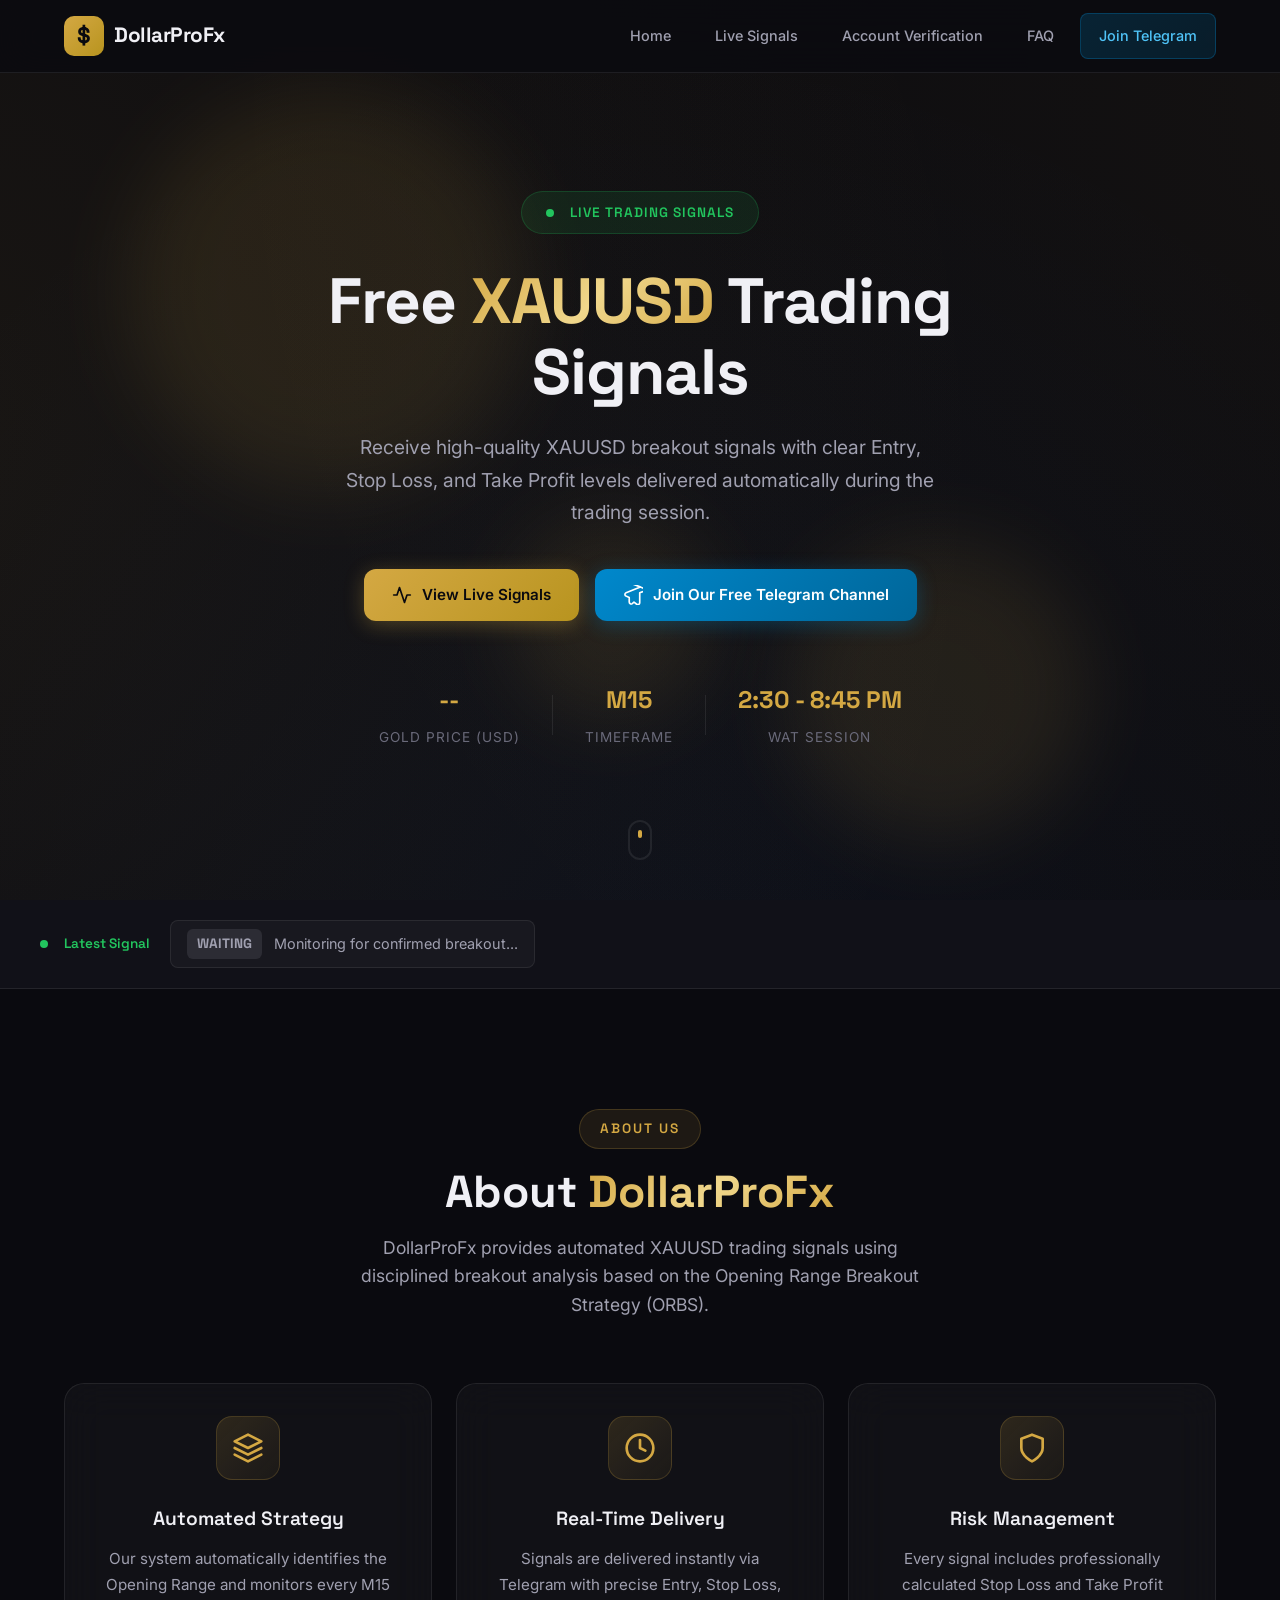
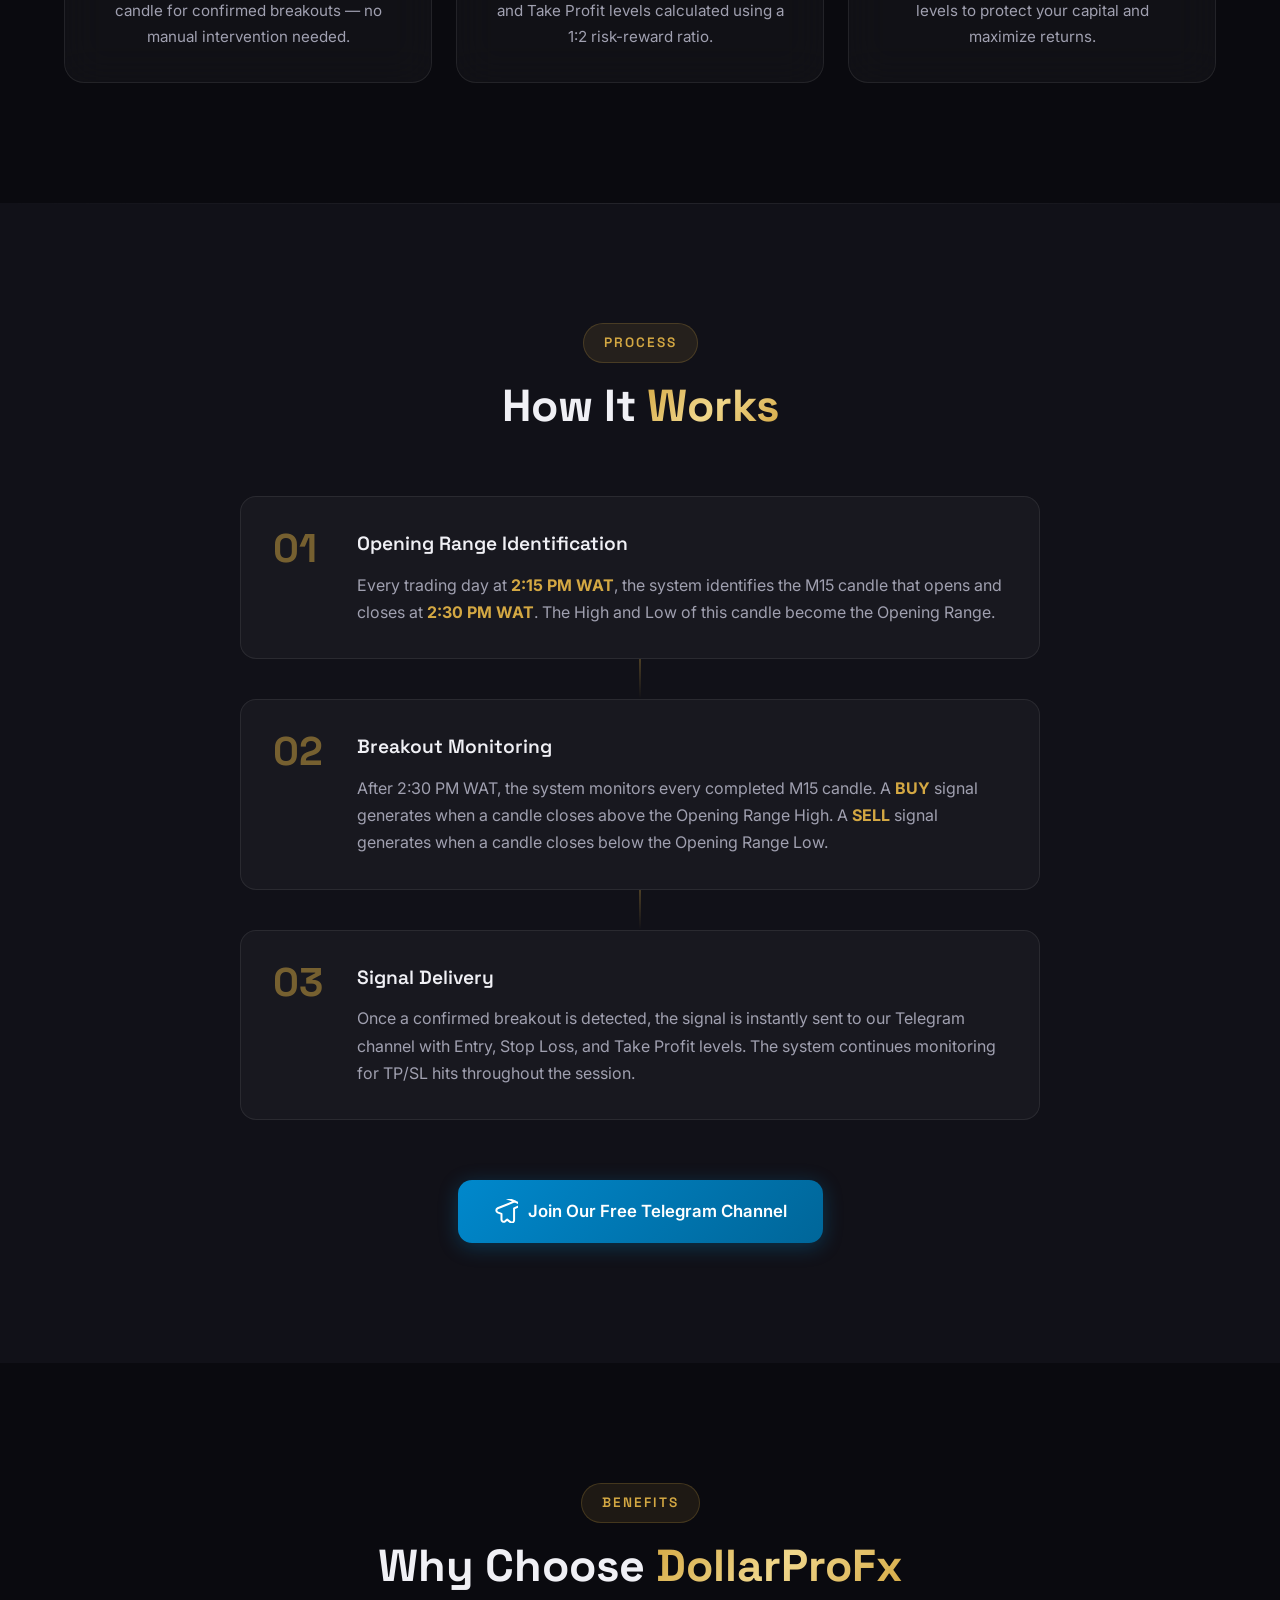
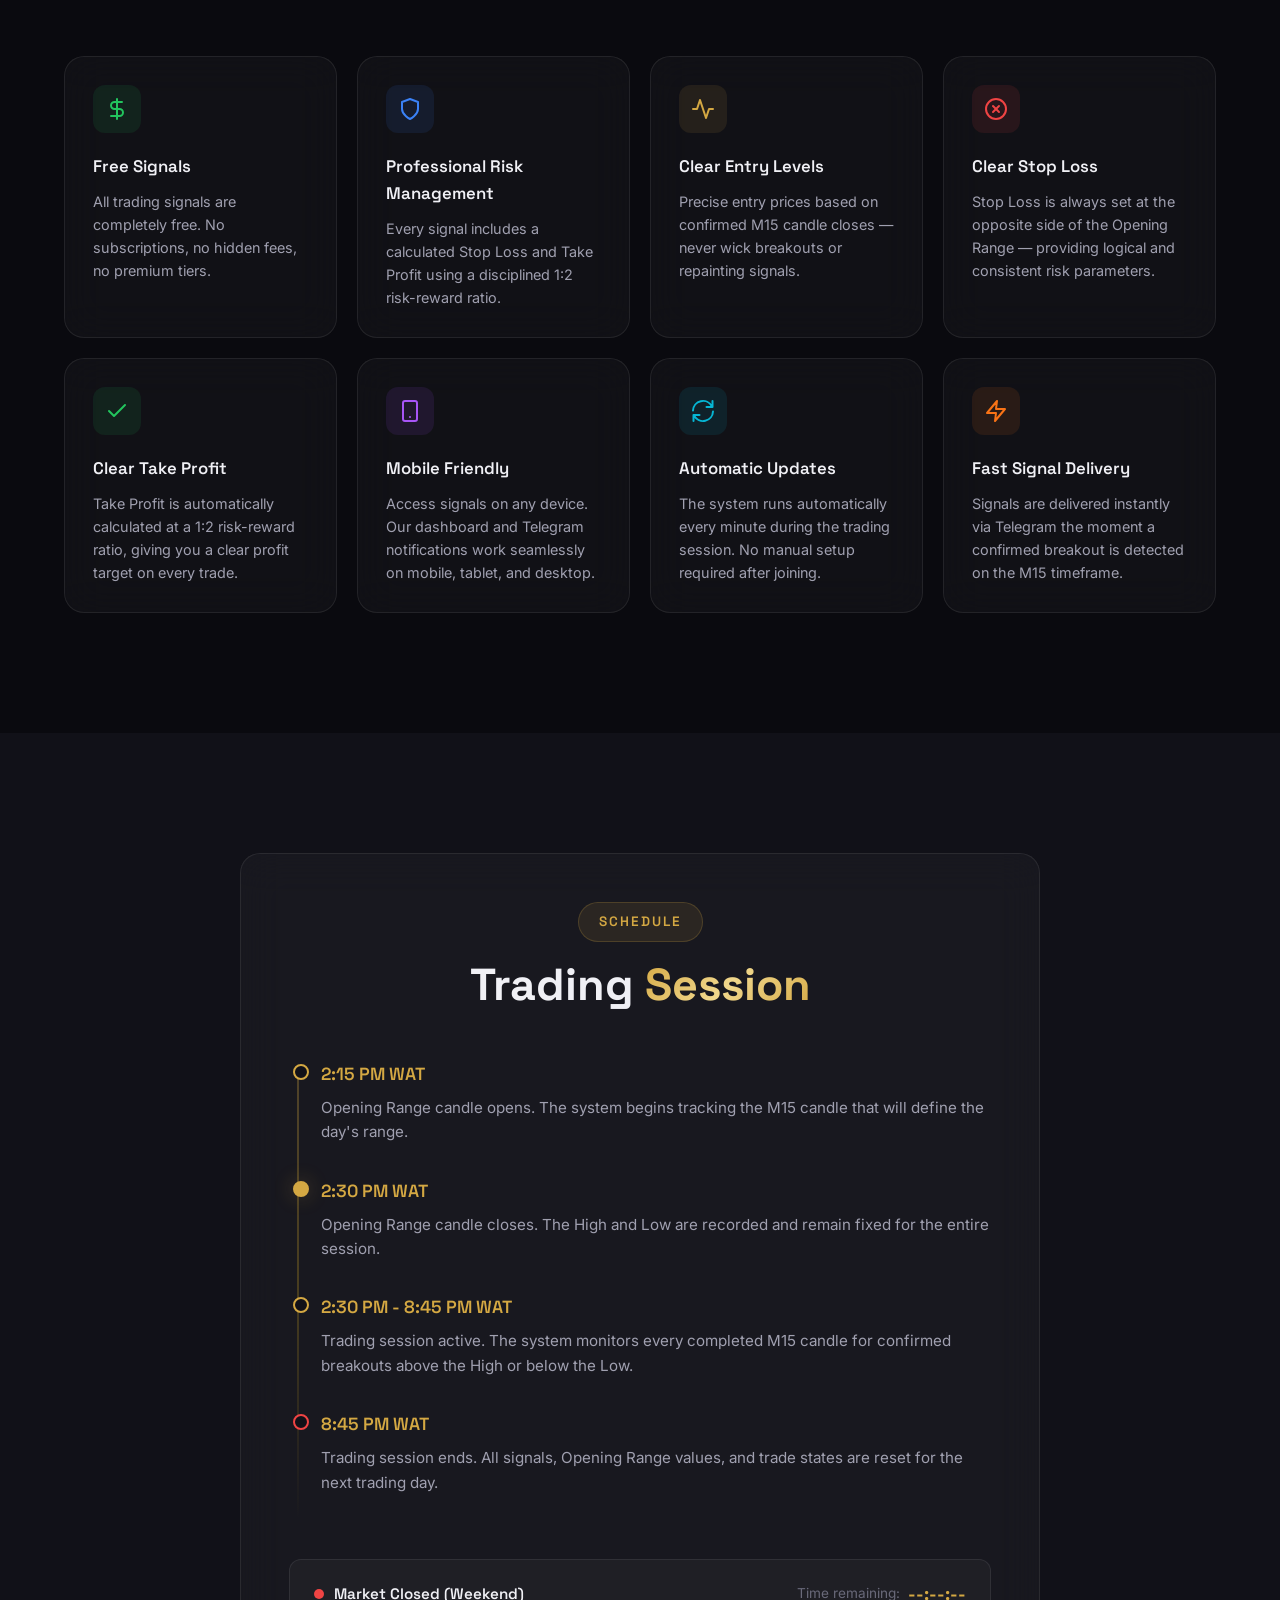
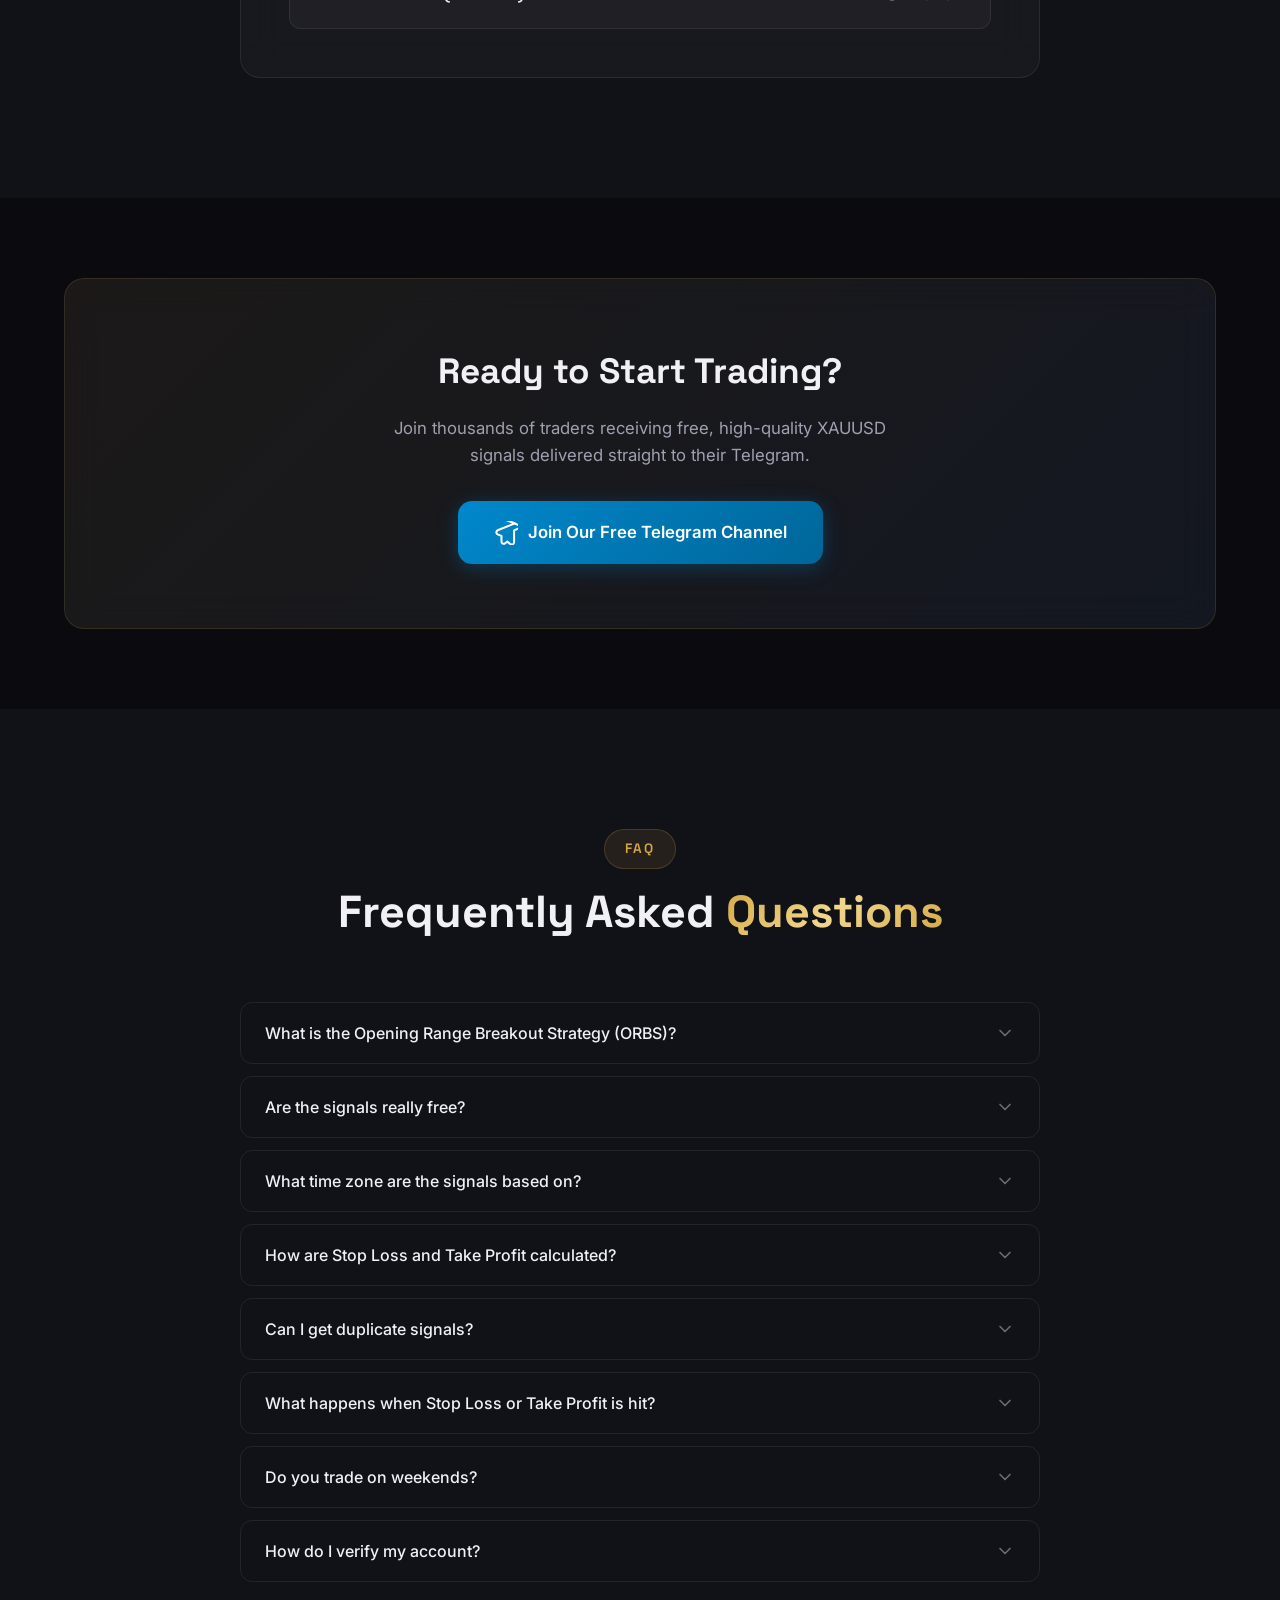
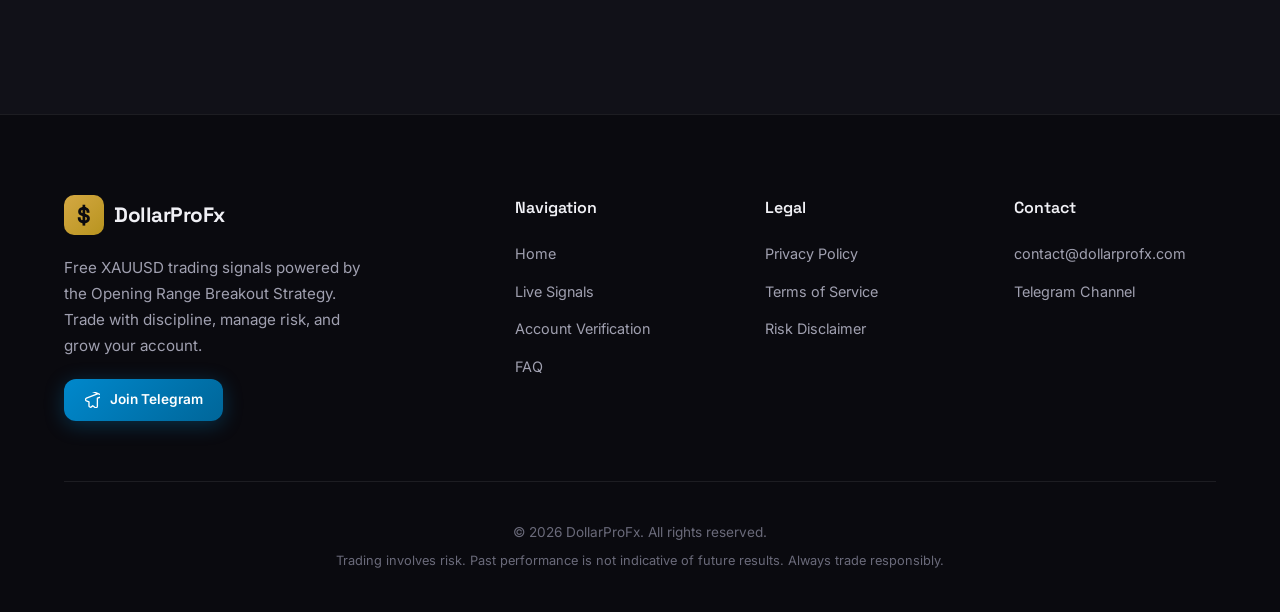
==== index.html @ 81f06e62 "Add files via upload" ====
<!DOCTYPE html>
<html lang="en">
<head>
    <meta charset="UTF-8">
    <meta name="viewport" content="width=device-width, initial-scale=1.0">
    <title>DollarProFx | Free XAUUSD Trading Signals</title>
    <meta name="description" content="Free XAUUSD trading signals with clear Entry, Stop Loss, and Take Profit levels. Automated ORBS breakout strategy.">
    <link rel="preconnect" href="https://fonts.googleapis.com">
    <link rel="preconnect" href="https://fonts.gstatic.com" crossorigin>
    <link href="https://fonts.googleapis.com/css2?family=Inter:wght@300;400;500;600;700;800;900&family=Space+Grotesk:wght@400;500;600;700&display=swap" rel="stylesheet">
    <link rel="stylesheet" href="style.css">
</head>
<body>
    <!-- Navigation -->
    <nav class="navbar" id="navbar">
        <div class="nav-container">
            <a href="/" class="logo">
                <span class="logo-icon">$</span>
                <span class="logo-text">DollarProFx</span>
            </a>
            <button class="mobile-menu-btn" id="mobileMenuBtn" aria-label="Toggle menu">
                <span></span>
                <span></span>
                <span></span>
            </button>
            <ul class="nav-links" id="navLinks">
                <li><a href="/" class="nav-link active">Home</a></li>
                <li><a href="/live-signals" class="nav-link">Live Signals</a></li>
                <li><a href="/verification" class="nav-link">Account Verification</a></li>
                <li><a href="#faq" class="nav-link">FAQ</a></li>
                <li><a href="https://t.me/your_channel_name" target="_blank" class="nav-link telegram-nav">Join Telegram</a></li>
            </ul>
        </div>
    </nav>

    <!-- Hero Section -->
    <section class="hero">
        <div class="hero-bg">
            <div class="hero-particle hero-particle-1"></div>
            <div class="hero-particle hero-particle-2"></div>
            <div class="hero-particle hero-particle-3"></div>
        </div>
        <div class="hero-content">
            <div class="hero-badge">
                <span class="pulse-dot"></span>
                Live Trading Signals
            </div>
            <h1 class="hero-title">
                Free <span class="gold-text">XAUUSD</span> Trading Signals
            </h1>
            <p class="hero-subtitle">
                Receive high-quality XAUUSD breakout signals with clear Entry, Stop Loss, and Take Profit levels delivered automatically during the trading session.
            </p>
            <div class="hero-buttons">
                <a href="/live-signals" class="btn btn-primary">
                    <svg width="20" height="20" viewBox="0 0 24 24" fill="none" stroke="currentColor" stroke-width="2" stroke-linecap="round" stroke-linejoin="round"><polyline points="22 12 18 12 15 21 9 3 6 12 2 12"></polyline></svg>
                    View Live Signals
                </a>
                <a href="https://t.me/your_channel_name" target="_blank" class="btn btn-telegram">
                    <svg width="20" height="20" viewBox="0 0 24 24" fill="none" stroke="currentColor" stroke-width="2" stroke-linecap="round" stroke-linejoin="round"><path d="M21.198 2.433a2.242 2.242 0 0 0-1.022.215l-16.5 6.6a2.25 2.25 0 0 0-.105 4.072l3.9 1.56v5.647a2.25 2.25 0 0 0 3.6 1.8l2.1-1.68 3.3 2.475a2.25 2.25 0 0 0 3.6-1.8V9.353l3.9-1.56a2.25 2.25 0 0 0-.105-4.072l-16.5-6.6a2.242 2.242 0 0 0-.668-.288z"></path></svg>
                    Join Our Free Telegram Channel
                </a>
            </div>
            <div class="hero-stats">
                <div class="stat-item">
                    <span class="stat-number" id="heroGoldPrice">--</span>
                    <span class="stat-label">Gold Price (USD)</span>
                </div>
                <div class="stat-divider"></div>
                <div class="stat-item">
                    <span class="stat-number">M15</span>
                    <span class="stat-label">Timeframe</span>
                </div>
                <div class="stat-divider"></div>
                <div class="stat-item">
                    <span class="stat-number">2:30 - 8:45 PM</span>
                    <span class="stat-label">WAT Session</span>
                </div>
            </div>
        </div>
        <div class="hero-scroll">
            <div class="scroll-indicator">
                <span></span>
            </div>
        </div>
    </section>

    <!-- Live Signal Ticker -->
    <section class="ticker-section">
        <div class="ticker-container">
            <div class="ticker-label">
                <span class="pulse-dot"></span>
                Latest Signal
            </div>
            <div class="ticker-content" id="tickerContent">
                <span class="ticker-status">Loading signals...</span>
            </div>
        </div>
    </section>

    <!-- About Section -->
    <section class="about-section" id="about">
        <div class="container">
            <div class="section-header">
                <span class="section-tag">About Us</span>
                <h2 class="section-title">About <span class="gold-text">DollarProFx</span></h2>
                <p class="section-desc">DollarProFx provides automated XAUUSD trading signals using disciplined breakout analysis based on the Opening Range Breakout Strategy (ORBS).</p>
            </div>
            <div class="about-grid">
                <div class="about-card glass-card">
                    <div class="about-icon">
                        <svg width="32" height="32" viewBox="0 0 24 24" fill="none" stroke="currentColor" stroke-width="2" stroke-linecap="round" stroke-linejoin="round"><path d="M12 2L2 7l10 5 10-5-10-5z"></path><path d="M2 17l10 5 10-5"></path><path d="M2 12l10 5 10-5"></path></svg>
                    </div>
                    <h3>Automated Strategy</h3>
                    <p>Our system automatically identifies the Opening Range and monitors every M15 candle for confirmed breakouts — no manual intervention needed.</p>
                </div>
                <div class="about-card glass-card">
                    <div class="about-icon">
                        <svg width="32" height="32" viewBox="0 0 24 24" fill="none" stroke="currentColor" stroke-width="2" stroke-linecap="round" stroke-linejoin="round"><circle cx="12" cy="12" r="10"></circle><polyline points="12 6 12 12 16 14"></polyline></svg>
                    </div>
                    <h3>Real-Time Delivery</h3>
                    <p>Signals are delivered instantly via Telegram with precise Entry, Stop Loss, and Take Profit levels calculated using a 1:2 risk-reward ratio.</p>
                </div>
                <div class="about-card glass-card">
                    <div class="about-icon">
                        <svg width="32" height="32" viewBox="0 0 24 24" fill="none" stroke="currentColor" stroke-width="2" stroke-linecap="round" stroke-linejoin="round"><path d="M12 22s8-4 8-10V5l-8-3-8 3v7c0 6 8 10 8 10z"></path></svg>
                    </div>
                    <h3>Risk Management</h3>
                    <p>Every signal includes professionally calculated Stop Loss and Take Profit levels to protect your capital and maximize returns.</p>
                </div>
            </div>
        </div>
    </section>

    <!-- How It Works Section -->
    <section class="how-it-works" id="how-it-works">
        <div class="container">
            <div class="section-header">
                <span class="section-tag">Process</span>
                <h2 class="section-title">How It <span class="gold-text">Works</span></h2>
            </div>
            <div class="steps-container">
                <div class="step-card">
                    <div class="step-number">01</div>
                    <div class="step-content">
                        <h3>Opening Range Identification</h3>
                        <p>Every trading day at <strong>2:15 PM WAT</strong>, the system identifies the M15 candle that opens and closes at <strong>2:30 PM WAT</strong>. The High and Low of this candle become the Opening Range.</p>
                    </div>
                </div>
                <div class="step-connector"></div>
                <div class="step-card">
                    <div class="step-number">02</div>
                    <div class="step-content">
                        <h3>Breakout Monitoring</h3>
                        <p>After 2:30 PM WAT, the system monitors every completed M15 candle. A <strong>BUY</strong> signal generates when a candle closes above the Opening Range High. A <strong>SELL</strong> signal generates when a candle closes below the Opening Range Low.</p>
                    </div>
                </div>
                <div class="step-connector"></div>
                <div class="step-card">
                    <div class="step-number">03</div>
                    <div class="step-content">
                        <h3>Signal Delivery</h3>
                        <p>Once a confirmed breakout is detected, the signal is instantly sent to our Telegram channel with Entry, Stop Loss, and Take Profit levels. The system continues monitoring for TP/SL hits throughout the session.</p>
                    </div>
                </div>
            </div>
            <div class="cta-center">
                <a href="https://t.me/your_channel_name" target="_blank" class="btn btn-telegram btn-large">
                    <svg width="24" height="24" viewBox="0 0 24 24" fill="none" stroke="currentColor" stroke-width="2" stroke-linecap="round" stroke-linejoin="round"><path d="M21.198 2.433a2.242 2.242 0 0 0-1.022.215l-16.5 6.6a2.25 2.25 0 0 0-.105 4.072l3.9 1.56v5.647a2.25 2.25 0 0 0 3.6 1.8l2.1-1.68 3.3 2.475a2.25 2.25 0 0 0 3.6-1.8V9.353l3.9-1.56a2.25 2.25 0 0 0-.105-4.072l-16.5-6.6a2.242 2.242 0 0 0-.668-.288z"></path></svg>
                    Join Our Free Telegram Channel
                </a>
            </div>
        </div>
    </section>

    <!-- Why Choose Us Section -->
    <section class="why-section" id="why">
        <div class="container">
            <div class="section-header">
                <span class="section-tag">Benefits</span>
                <h2 class="section-title">Why Choose <span class="gold-text">DollarProFx</span></h2>
            </div>
            <div class="features-grid">
                <div class="feature-card glass-card">
                    <div class="feature-icon green">
                        <svg width="24" height="24" viewBox="0 0 24 24" fill="none" stroke="currentColor" stroke-width="2" stroke-linecap="round" stroke-linejoin="round"><path d="M12 2v20M17 5H9.5a3.5 3.5 0 0 0 0 7h5a3.5 3.5 0 0 1 0 7H6"></path></svg>
                    </div>
                    <h3>Free Signals</h3>
                    <p>All trading signals are completely free. No subscriptions, no hidden fees, no premium tiers.</p>
                </div>
                <div class="feature-card glass-card">
                    <div class="feature-icon blue">
                        <svg width="24" height="24" viewBox="0 0 24 24" fill="none" stroke="currentColor" stroke-width="2" stroke-linecap="round" stroke-linejoin="round"><path d="M12 22s8-4 8-10V5l-8-3-8 3v7c0 6 8 10 8 10z"></path></svg>
                    </div>
                    <h3>Professional Risk Management</h3>
                    <p>Every signal includes a calculated Stop Loss and Take Profit using a disciplined 1:2 risk-reward ratio.</p>
                </div>
                <div class="feature-card glass-card">
                    <div class="feature-icon gold">
                        <svg width="24" height="24" viewBox="0 0 24 24" fill="none" stroke="currentColor" stroke-width="2" stroke-linecap="round" stroke-linejoin="round"><polyline points="22 12 18 12 15 21 9 3 6 12 2 12"></polyline></svg>
                    </div>
                    <h3>Clear Entry Levels</h3>
                    <p>Precise entry prices based on confirmed M15 candle closes — never wick breakouts or repainting signals.</p>
                </div>
                <div class="feature-card glass-card">
                    <div class="feature-icon red">
                        <svg width="24" height="24" viewBox="0 0 24 24" fill="none" stroke="currentColor" stroke-width="2" stroke-linecap="round" stroke-linejoin="round"><circle cx="12" cy="12" r="10"></circle><line x1="15" y1="9" x2="9" y2="15"></line><line x1="9" y1="9" x2="15" y2="15"></line></svg>
                    </div>
                    <h3>Clear Stop Loss</h3>
                    <p>Stop Loss is always set at the opposite side of the Opening Range — providing logical and consistent risk parameters.</p>
                </div>
                <div class="feature-card glass-card">
                    <div class="feature-icon green">
                        <svg width="24" height="24" viewBox="0 0 24 24" fill="none" stroke="currentColor" stroke-width="2" stroke-linecap="round" stroke-linejoin="round"><polyline points="20 6 9 17 4 12"></polyline></svg>
                    </div>
                    <h3>Clear Take Profit</h3>
                    <p>Take Profit is automatically calculated at a 1:2 risk-reward ratio, giving you a clear profit target on every trade.</p>
                </div>
                <div class="feature-card glass-card">
                    <div class="feature-icon purple">
                        <svg width="24" height="24" viewBox="0 0 24 24" fill="none" stroke="currentColor" stroke-width="2" stroke-linecap="round" stroke-linejoin="round"><rect x="5" y="2" width="14" height="20" rx="2" ry="2"></rect><line x1="12" y1="18" x2="12.01" y2="18"></line></svg>
                    </div>
                    <h3>Mobile Friendly</h3>
                    <p>Access signals on any device. Our dashboard and Telegram notifications work seamlessly on mobile, tablet, and desktop.</p>
                </div>
                <div class="feature-card glass-card">
                    <div class="feature-icon cyan">
                        <svg width="24" height="24" viewBox="0 0 24 24" fill="none" stroke="currentColor" stroke-width="2" stroke-linecap="round" stroke-linejoin="round"><path d="M21.5 2v6h-6M2.5 22v-6h6M2 11.5a10 10 0 0 1 18.8-4.3M22 12.5a10 10 0 0 1-18.8 4.3"></path></svg>
                    </div>
                    <h3>Automatic Updates</h3>
                    <p>The system runs automatically every minute during the trading session. No manual setup required after joining.</p>
                </div>
                <div class="feature-card glass-card">
                    <div class="feature-icon orange">
                        <svg width="24" height="24" viewBox="0 0 24 24" fill="none" stroke="currentColor" stroke-width="2" stroke-linecap="round" stroke-linejoin="round"><path d="M13 2L3 14h9l-1 8 10-12h-9l1-8z"></path></svg>
                    </div>
                    <h3>Fast Signal Delivery</h3>
                    <p>Signals are delivered instantly via Telegram the moment a confirmed breakout is detected on the M15 timeframe.</p>
                </div>
            </div>
        </div>
    </section>

    <!-- Trading Session Section -->
    <section class="session-section" id="session">
        <div class="container">
            <div class="session-card glass-card">
                <div class="session-header">
                    <span class="section-tag">Schedule</span>
                    <h2 class="section-title">Trading <span class="gold-text">Session</span></h2>
                </div>
                <div class="session-timeline">
                    <div class="timeline-item">
                        <div class="timeline-dot"></div>
                        <div class="timeline-content">
                            <h4>2:15 PM WAT</h4>
                            <p>Opening Range candle opens. The system begins tracking the M15 candle that will define the day's range.</p>
                        </div>
                    </div>
                    <div class="timeline-item">
                        <div class="timeline-dot active"></div>
                        <div class="timeline-content">
                            <h4>2:30 PM WAT</h4>
                            <p>Opening Range candle closes. The High and Low are recorded and remain fixed for the entire session.</p>
                        </div>
                    </div>
                    <div class="timeline-item">
                        <div class="timeline-dot"></div>
                        <div class="timeline-content">
                            <h4>2:30 PM - 8:45 PM WAT</h4>
                            <p>Trading session active. The system monitors every completed M15 candle for confirmed breakouts above the High or below the Low.</p>
                        </div>
                    </div>
                    <div class="timeline-item">
                        <div class="timeline-dot end"></div>
                        <div class="timeline-content">
                            <h4>8:45 PM WAT</h4>
                            <p>Trading session ends. All signals, Opening Range values, and trade states are reset for the next trading day.</p>
                        </div>
                    </div>
                </div>
                <div class="session-status" id="sessionStatus">
                    <div class="status-indicator">
                        <span class="status-dot" id="statusDot"></span>
                        <span class="status-text" id="statusText">Checking session...</span>
                    </div>
                    <div class="countdown" id="countdown">
                        <span class="countdown-label">Time remaining:</span>
                        <span class="countdown-value" id="countdownValue">--:--:--</span>
                    </div>
                </div>
            </div>
        </div>
    </section>

    <!-- CTA Section -->
    <section class="cta-section">
        <div class="container">
            <div class="cta-card glass-card">
                <h2>Ready to Start Trading?</h2>
                <p>Join thousands of traders receiving free, high-quality XAUUSD signals delivered straight to their Telegram.</p>
                <a href="https://t.me/your_channel_name" target="_blank" class="btn btn-telegram btn-large">
                    <svg width="24" height="24" viewBox="0 0 24 24" fill="none" stroke="currentColor" stroke-width="2" stroke-linecap="round" stroke-linejoin="round"><path d="M21.198 2.433a2.242 2.242 0 0 0-1.022.215l-16.5 6.6a2.25 2.25 0 0 0-.105 4.072l3.9 1.56v5.647a2.25 2.25 0 0 0 3.6 1.8l2.1-1.68 3.3 2.475a2.25 2.25 0 0 0 3.6-1.8V9.353l3.9-1.56a2.25 2.25 0 0 0-.105-4.072l-16.5-6.6a2.242 2.242 0 0 0-.668-.288z"></path></svg>
                    Join Our Free Telegram Channel
                </a>
            </div>
        </div>
    </section>

    <!-- FAQ Section -->
    <section class="faq-section" id="faq">
        <div class="container">
            <div class="section-header">
                <span class="section-tag">FAQ</span>
                <h2 class="section-title">Frequently Asked <span class="gold-text">Questions</span></h2>
            </div>
            <div class="faq-list">
                <div class="faq-item">
                    <button class="faq-question">
                        <span>What is the Opening Range Breakout Strategy (ORBS)?</span>
                        <svg class="faq-icon" width="20" height="20" viewBox="0 0 24 24" fill="none" stroke="currentColor" stroke-width="2" stroke-linecap="round" stroke-linejoin="round"><polyline points="6 9 12 15 18 9"></polyline></svg>
                    </button>
                    <div class="faq-answer">
                        <p>The Opening Range Breakout Strategy identifies a specific M15 candle at the start of the trading session (2:15 PM - 2:30 PM WAT). The High and Low of this candle create a range. When a subsequent M15 candle closes above the High, a BUY signal is generated. When a candle closes below the Low, a SELL signal is generated. Only confirmed candle closes trigger signals — wick breakouts are ignored.</p>
                    </div>
                </div>
                <div class="faq-item">
                    <button class="faq-question">
                        <span>Are the signals really free?</span>
                        <svg class="faq-icon" width="20" height="20" viewBox="0 0 24 24" fill="none" stroke="currentColor" stroke-width="2" stroke-linecap="round" stroke-linejoin="round"><polyline points="6 9 12 15 18 9"></polyline></svg>
                    </button>
                    <div class="faq-answer">
                        <p>Yes, all XAUUSD trading signals are completely free. There are no subscription plans, no premium tiers, and no hidden fees. Simply join our Telegram channel to receive signals automatically during the trading session.</p>
                    </div>
                </div>
                <div class="faq-item">
                    <button class="faq-question">
                        <span>What time zone are the signals based on?</span>
                        <svg class="faq-icon" width="20" height="20" viewBox="0 0 24 24" fill="none" stroke="currentColor" stroke-width="2" stroke-linecap="round" stroke-linejoin="round"><polyline points="6 9 12 15 18 9"></polyline></svg>
                    </button>
                    <div class="faq-answer">
                        <p>All signals use West Africa Time (WAT), which is UTC+1. The trading session runs from 2:30 PM WAT to 8:45 PM WAT. The Opening Range candle is identified from 2:15 PM WAT to 2:30 PM WAT.</p>
                    </div>
                </div>
                <div class="faq-item">
                    <button class="faq-question">
                        <span>How are Stop Loss and Take Profit calculated?</span>
                        <svg class="faq-icon" width="20" height="20" viewBox="0 0 24 24" fill="none" stroke="currentColor" stroke-width="2" stroke-linecap="round" stroke-linejoin="round"><polyline points="6 9 12 15 18 9"></polyline></svg>
                    </button>
                    <div class="faq-answer">
                        <p>For BUY signals, the Stop Loss is set at the Opening Range Low. For SELL signals, the Stop Loss is set at the Opening Range High. Take Profit is automatically calculated using a fixed 1:2 risk-reward ratio. For example, if the risk (distance from Entry to Stop Loss) is 10 pips, the Take Profit will be 20 pips from the Entry.</p>
                    </div>
                </div>
                <div class="faq-item">
                    <button class="faq-question">
                        <span>Can I get duplicate signals?</span>
                        <svg class="faq-icon" width="20" height="20" viewBox="0 0 24 24" fill="none" stroke="currentColor" stroke-width="2" stroke-linecap="round" stroke-linejoin="round"><polyline points="6 9 12 15 18 9"></polyline></svg>
                    </button>
                    <div class="faq-answer">
                        <p>No. The system has built-in duplicate prevention. Once a BUY or SELL signal is generated, no additional signal in the same direction will be sent until a confirmed breakout occurs in the opposite direction. This prevents over-trading and ensures disciplined signal generation.</p>
                    </div>
                </div>
                <div class="faq-item">
                    <button class="faq-question">
                        <span>What happens when Stop Loss or Take Profit is hit?</span>
                        <svg class="faq-icon" width="20" height="20" viewBox="0 0 24 24" fill="none" stroke="currentColor" stroke-width="2" stroke-linecap="round" stroke-linejoin="round"><polyline points="6 9 12 15 18 9"></polyline></svg>
                    </button>
                    <div class="faq-answer">
                        <p>When Stop Loss or Take Profit is reached, the system sends an immediate Telegram update. The trade is marked as closed, and the system continues monitoring for the next confirmed breakout in the opposite direction. The system does not immediately reverse the trade — it waits for a proper breakout confirmation.</p>
                    </div>
                </div>
                <div class="faq-item">
                    <button class="faq-question">
                        <span>Do you trade on weekends?</span>
                        <svg class="faq-icon" width="20" height="20" viewBox="0 0 24 24" fill="none" stroke="currentColor" stroke-width="2" stroke-linecap="round" stroke-linejoin="round"><polyline points="6 9 12 15 18 9"></polyline></svg>
                    </button>
                    <div class="faq-answer">
                        <p>No. The system automatically detects weekends (Saturday and Sunday) and does not generate signals during those days. Trading resumes on the next weekday at the start of the session.</p>
                    </div>
                </div>
                <div class="faq-item">
                    <button class="faq-question">
                        <span>How do I verify my account?</span>
                        <svg class="faq-icon" width="20" height="20" viewBox="0 0 24 24" fill="none" stroke="currentColor" stroke-width="2" stroke-linecap="round" stroke-linejoin="round"><polyline points="6 9 12 15 18 9"></polyline></svg>
                    </button>
                    <div class="faq-answer">
                        <p>Account verification is required for certain features. Visit the <a href="/verification">Account Verification</a> page, enter your EXNESS email address, and follow the partner change instructions provided. Once EXNESS confirms the partner change, your account will be verified.</p>
                    </div>
                </div>
            </div>
        </div>
    </section>

    <!-- Footer -->
    <footer class="footer">
        <div class="container">
            <div class="footer-grid">
                <div class="footer-brand">
                    <a href="/" class="logo">
                        <span class="logo-icon">$</span>
                        <span class="logo-text">DollarProFx</span>
                    </a>
                    <p>Free XAUUSD trading signals powered by the Opening Range Breakout Strategy. Trade with discipline, manage risk, and grow your account.</p>
                    <a href="https://t.me/your_channel_name" target="_blank" class="btn btn-telegram btn-small">
                        <svg width="16" height="16" viewBox="0 0 24 24" fill="none" stroke="currentColor" stroke-width="2" stroke-linecap="round" stroke-linejoin="round"><path d="M21.198 2.433a2.242 2.242 0 0 0-1.022.215l-16.5 6.6a2.25 2.25 0 0 0-.105 4.072l3.9 1.56v5.647a2.25 2.25 0 0 0 3.6 1.8l2.1-1.68 3.3 2.475a2.25 2.25 0 0 0 3.6-1.8V9.353l3.9-1.56a2.25 2.25 0 0 0-.105-4.072l-16.5-6.6a2.242 2.242 0 0 0-.668-.288z"></path></svg>
                        Join Telegram
                    </a>
                </div>
                <div class="footer-links">
                    <h4>Navigation</h4>
                    <ul>
                        <li><a href="/">Home</a></li>
                        <li><a href="/live-signals">Live Signals</a></li>
                        <li><a href="/verification">Account Verification</a></li>
                        <li><a href="#faq">FAQ</a></li>
                    </ul>
                </div>
                <div class="footer-links">
                    <h4>Legal</h4>
                    <ul>
                        <li><a href="#">Privacy Policy</a></li>
                        <li><a href="#">Terms of Service</a></li>
                        <li><a href="#">Risk Disclaimer</a></li>
                    </ul>
                </div>
                <div class="footer-links">
                    <h4>Contact</h4>
                    <ul>
                        <li><a href="mailto:contact@dollarprofx.com">contact@dollarprofx.com</a></li>
                        <li><a href="https://t.me/your_channel_name" target="_blank">Telegram Channel</a></li>
                    </ul>
                </div>
            </div>
            <div class="footer-bottom">
                <p>&copy; 2026 DollarProFx. All rights reserved.</p>
                <p class="disclaimer">Trading involves risk. Past performance is not indicative of future results. Always trade responsibly.</p>
            </div>
        </div>
    </footer>

    <script src="script.js"></script>
</body>
</html>
---- style.css ----
/* =============================================================================
   DollarProFx - Premium Dark Theme Stylesheet
   Dark background, gold accents, glassmorphism, responsive design
   ============================================================================= */

/* CSS Variables */
:root {
    --bg-primary: #0a0a0f;
    --bg-secondary: #111118;
    --bg-card: rgba(17, 17, 24, 0.7);
    --bg-glass: rgba(255, 255, 255, 0.03);
    --border-glass: rgba(255, 255, 255, 0.08);
    --gold-primary: #d4a843;
    --gold-light: #f0d78c;
    --gold-dark: #b8941f;
    --gold-glow: rgba(212, 168, 67, 0.3);
    --text-primary: #f0f0f5;
    --text-secondary: #a0a0b0;
    --text-muted: #6a6a7a;
    --green: #22c55e;
    --green-glow: rgba(34, 197, 94, 0.2);
    --red: #ef4444;
    --red-glow: rgba(239, 68, 68, 0.2);
    --blue: #3b82f6;
    --purple: #a855f7;
    --cyan: #06b6d4;
    --orange: #f97316;
    --telegram: #0088cc;
    --font-primary: "Inter", -apple-system, BlinkMacSystemFont, sans-serif;
    --font-display: "Space Grotesk", sans-serif;
    --transition: all 0.3s cubic-bezier(0.4, 0, 0.2, 1);
    --shadow-gold: 0 0 40px rgba(212, 168, 67, 0.15);
    --shadow-card: 0 8px 32px rgba(0, 0, 0, 0.4);
}

/* Reset & Base */
*, *::before, *::after {
    margin: 0;
    padding: 0;
    box-sizing: border-box;
}

html {
    scroll-behavior: smooth;
    font-size: 16px;
}

body {
    font-family: var(--font-primary);
    background: var(--bg-primary);
    color: var(--text-primary);
    line-height: 1.6;
    overflow-x: hidden;
    -webkit-font-smoothing: antialiased;
    -moz-osx-font-smoothing: grayscale;
}

a {
    color: var(--gold-primary);
    text-decoration: none;
    transition: var(--transition);
}

a:hover {
    color: var(--gold-light);
}

img {
    max-width: 100%;
    height: auto;
}

/* Container */
.container {
    max-width: 1200px;
    margin: 0 auto;
    padding: 0 24px;
}

/* Glass Card */
.glass-card {
    background: var(--bg-glass);
    backdrop-filter: blur(20px);
    -webkit-backdrop-filter: blur(20px);
    border: 1px solid var(--border-glass);
    border-radius: 20px;
    padding: 32px;
    transition: var(--transition);
}

.glass-card:hover {
    border-color: rgba(212, 168, 67, 0.2);
    box-shadow: var(--shadow-gold);
    transform: translateY(-4px);
}

/* Gold Text */
.gold-text {
    background: linear-gradient(135deg, var(--gold-primary) 0%, var(--gold-light) 50%, var(--gold-primary) 100%);
    -webkit-background-clip: text;
    -webkit-text-fill-color: transparent;
    background-clip: text;
}

/* Section Header */
.section-header {
    text-align: center;
    margin-bottom: 64px;
}

.section-tag {
    display: inline-block;
    font-family: var(--font-display);
    font-size: 0.85rem;
    font-weight: 600;
    letter-spacing: 2px;
    text-transform: uppercase;
    color: var(--gold-primary);
    margin-bottom: 16px;
    padding: 8px 20px;
    background: rgba(212, 168, 67, 0.1);
    border: 1px solid rgba(212, 168, 67, 0.2);
    border-radius: 100px;
}

.section-title {
    font-family: var(--font-display);
    font-size: 2.8rem;
    font-weight: 700;
    line-height: 1.2;
    margin-bottom: 16px;
}

.section-desc {
    font-size: 1.1rem;
    color: var(--text-secondary);
    max-width: 600px;
    margin: 0 auto;
}

/* Buttons */
.btn {
    display: inline-flex;
    align-items: center;
    justify-content: center;
    gap: 10px;
    font-family: var(--font-primary);
    font-size: 0.95rem;
    font-weight: 600;
    padding: 14px 28px;
    border-radius: 12px;
    border: none;
    cursor: pointer;
    transition: var(--transition);
    text-decoration: none;
    white-space: nowrap;
}

.btn svg {
    flex-shrink: 0;
}

.btn-primary {
    background: linear-gradient(135deg, var(--gold-primary), var(--gold-dark));
    color: #0a0a0f;
    box-shadow: 0 4px 20px rgba(212, 168, 67, 0.3);
}

.btn-primary:hover {
    transform: translateY(-2px);
    box-shadow: 0 8px 30px rgba(212, 168, 67, 0.4);
    color: #0a0a0f;
}

.btn-telegram {
    background: linear-gradient(135deg, #0088cc, #006699);
    color: #fff;
    box-shadow: 0 4px 20px rgba(0, 136, 204, 0.3);
}

.btn-telegram:hover {
    transform: translateY(-2px);
    box-shadow: 0 8px 30px rgba(0, 136, 204, 0.4);
    color: #fff;
}

.btn-large {
    padding: 18px 36px;
    font-size: 1.05rem;
    border-radius: 14px;
}

.btn-small {
    padding: 10px 20px;
    font-size: 0.85rem;
}

/* Pulse Dot */
.pulse-dot {
    display: inline-block;
    width: 8px;
    height: 8px;
    background: var(--green);
    border-radius: 50%;
    animation: pulse 2s infinite;
    margin-right: 8px;
}

@keyframes pulse {
    0%, 100% { opacity: 1; transform: scale(1); }
    50% { opacity: 0.5; transform: scale(1.3); }
}

/* =============================================================================
   NAVIGATION
   ============================================================================= */

.navbar {
    position: fixed;
    top: 0;
    left: 0;
    right: 0;
    z-index: 1000;
    background: rgba(10, 10, 15, 0.8);
    backdrop-filter: blur(20px);
    -webkit-backdrop-filter: blur(20px);
    border-bottom: 1px solid var(--border-glass);
    transition: var(--transition);
}

.navbar.scrolled {
    background: rgba(10, 10, 15, 0.95);
    box-shadow: 0 4px 30px rgba(0, 0, 0, 0.3);
}

.nav-container {
    max-width: 1200px;
    margin: 0 auto;
    padding: 0 24px;
    display: flex;
    align-items: center;
    justify-content: space-between;
    height: 72px;
}

.logo {
    display: flex;
    align-items: center;
    gap: 10px;
    text-decoration: none;
}

.logo-icon {
    width: 40px;
    height: 40px;
    background: linear-gradient(135deg, var(--gold-primary), var(--gold-dark));
    border-radius: 10px;
    display: flex;
    align-items: center;
    justify-content: center;
    font-family: var(--font-display);
    font-size: 1.4rem;
    font-weight: 700;
    color: #0a0a0f;
}

.logo-text {
    font-family: var(--font-display);
    font-size: 1.3rem;
    font-weight: 700;
    color: var(--text-primary);
    letter-spacing: -0.5px;
}

.nav-links {
    display: flex;
    align-items: center;
    gap: 8px;
    list-style: none;
}

.nav-link {
    display: block;
    padding: 10px 18px;
    font-size: 0.9rem;
    font-weight: 500;
    color: var(--text-secondary);
    border-radius: 8px;
    transition: var(--transition);
}

.nav-link:hover,
.nav-link.active {
    color: var(--gold-primary);
    background: rgba(212, 168, 67, 0.1);
}

.telegram-nav {
    background: linear-gradient(135deg, rgba(0, 136, 204, 0.2), rgba(0, 102, 153, 0.2));
    color: #4fc3f7;
    border: 1px solid rgba(0, 136, 204, 0.3);
}

.telegram-nav:hover {
    background: linear-gradient(135deg, rgba(0, 136, 204, 0.3), rgba(0, 102, 153, 0.3));
    color: #81d4fa;
}

/* Mobile Menu */
.mobile-menu-btn {
    display: none;
    flex-direction: column;
    gap: 5px;
    background: none;
    border: none;
    cursor: pointer;
    padding: 8px;
}

.mobile-menu-btn span {
    display: block;
    width: 24px;
    height: 2px;
    background: var(--text-primary);
    border-radius: 2px;
    transition: var(--transition);
}

.mobile-menu-btn.active span:nth-child(1) {
    transform: rotate(45deg) translate(5px, 5px);
}

.mobile-menu-btn.active span:nth-child(2) {
    opacity: 0;
}

.mobile-menu-btn.active span:nth-child(3) {
    transform: rotate(-45deg) translate(5px, -5px);
}

/* =============================================================================
   HERO SECTION
   ============================================================================= */

.hero {
    position: relative;
    min-height: 100vh;
    display: flex;
    align-items: center;
    justify-content: center;
    padding: 120px 24px 80px;
    overflow: hidden;
}

.hero-bg {
    position: absolute;
    inset: 0;
    z-index: 0;
}

.hero-bg::before {
    content: "";
    position: absolute;
    top: -50%;
    left: -50%;
    width: 200%;
    height: 200%;
    background: 
        radial-gradient(circle at 20% 50%, rgba(212, 168, 67, 0.08) 0%, transparent 50%),
        radial-gradient(circle at 80% 30%, rgba(212, 168, 67, 0.05) 0%, transparent 50%),
        radial-gradient(circle at 50% 80%, rgba(59, 130, 246, 0.05) 0%, transparent 50%);
    animation: heroBgMove 20s ease-in-out infinite;
}

@keyframes heroBgMove {
    0%, 100% { transform: translate(0, 0) rotate(0deg); }
    33% { transform: translate(2%, 2%) rotate(1deg); }
    66% { transform: translate(-1%, 1%) rotate(-1deg); }
}

.hero-particle {
    position: absolute;
    border-radius: 50%;
    background: var(--gold-primary);
    opacity: 0.1;
    filter: blur(40px);
}

.hero-particle-1 {
    width: 400px;
    height: 400px;
    top: 10%;
    left: 10%;
    animation: float 8s ease-in-out infinite;
}

.hero-particle-2 {
    width: 300px;
    height: 300px;
    top: 60%;
    right: 15%;
    animation: float 10s ease-in-out infinite 2s;
}

.hero-particle-3 {
    width: 200px;
    height: 200px;
    bottom: 20%;
    left: 40%;
    animation: float 12s ease-in-out infinite 4s;
}

@keyframes float {
    0%, 100% { transform: translateY(0) scale(1); }
    50% { transform: translateY(-30px) scale(1.1); }
}

.hero-content {
    position: relative;
    z-index: 1;
    text-align: center;
    max-width: 800px;
}

.hero-badge {
    display: inline-flex;
    align-items: center;
    gap: 8px;
    font-family: var(--font-display);
    font-size: 0.85rem;
    font-weight: 600;
    letter-spacing: 1px;
    text-transform: uppercase;
    color: var(--green);
    background: rgba(34, 197, 94, 0.1);
    border: 1px solid rgba(34, 197, 94, 0.2);
    padding: 10px 24px;
    border-radius: 100px;
    margin-bottom: 32px;
}

.hero-title {
    font-family: var(--font-display);
    font-size: 4rem;
    font-weight: 800;
    line-height: 1.1;
    margin-bottom: 24px;
    letter-spacing: -1px;
}

.hero-subtitle {
    font-size: 1.2rem;
    color: var(--text-secondary);
    max-width: 600px;
    margin: 0 auto 40px;
    line-height: 1.7;
}

.hero-buttons {
    display: flex;
    gap: 16px;
    justify-content: center;
    margin-bottom: 60px;
    flex-wrap: wrap;
}

.hero-stats {
    display: flex;
    align-items: center;
    justify-content: center;
    gap: 32px;
    flex-wrap: wrap;
}

.stat-item {
    text-align: center;
}

.stat-number {
    display: block;
    font-family: var(--font-display);
    font-size: 1.5rem;
    font-weight: 700;
    color: var(--gold-primary);
    margin-bottom: 4px;
}

.stat-label {
    font-size: 0.85rem;
    color: var(--text-muted);
    text-transform: uppercase;
    letter-spacing: 1px;
}

.stat-divider {
    width: 1px;
    height: 40px;
    background: var(--border-glass);
}

.hero-scroll {
    position: absolute;
    bottom: 40px;
    left: 50%;
    transform: translateX(-50%);
}

.scroll-indicator {
    width: 24px;
    height: 40px;
    border: 2px solid var(--border-glass);
    border-radius: 12px;
    display: flex;
    justify-content: center;
    padding-top: 8px;
}

.scroll-indicator span {
    display: block;
    width: 4px;
    height: 8px;
    background: var(--gold-primary);
    border-radius: 2px;
    animation: scrollBounce 2s infinite;
}

@keyframes scrollBounce {
    0%, 100% { transform: translateY(0); opacity: 1; }
    50% { transform: translateY(8px); opacity: 0.5; }
}

/* =============================================================================
   TICKER SECTION
   ============================================================================= */

.ticker-section {
    padding: 20px 24px;
    background: var(--bg-secondary);
    border-bottom: 1px solid var(--border-glass);
}

.ticker-container {
    max-width: 1200px;
    margin: 0 auto;
    display: flex;
    align-items: center;
    gap: 20px;
    flex-wrap: wrap;
}

.ticker-label {
    display: flex;
    align-items: center;
    gap: 8px;
    font-family: var(--font-display);
    font-size: 0.85rem;
    font-weight: 600;
    color: var(--green);
    white-space: nowrap;
    flex-shrink: 0;
}

.ticker-content {
    display: flex;
    align-items: center;
    gap: 16px;
    font-size: 0.9rem;
    color: var(--text-secondary);
    overflow-x: auto;
    scrollbar-width: none;
}

.ticker-content::-webkit-scrollbar {
    display: none;
}

.ticker-status {
    color: var(--text-muted);
}

.ticker-signal {
    display: flex;
    align-items: center;
    gap: 12px;
    padding: 8px 16px;
    background: rgba(255, 255, 255, 0.03);
    border-radius: 8px;
    border: 1px solid var(--border-glass);
    white-space: nowrap;
}

.ticker-direction {
    font-family: var(--font-display);
    font-weight: 700;
    font-size: 0.85rem;
    padding: 4px 10px;
    border-radius: 6px;
}

.ticker-direction.buy {
    background: rgba(34, 197, 94, 0.15);
    color: var(--green);
}

.ticker-direction.sell {
    background: rgba(239, 68, 68, 0.15);
    color: var(--red);
}

.ticker-direction.waiting {
    background: rgba(160, 160, 176, 0.15);
    color: var(--text-secondary);
}

/* =============================================================================
   ABOUT SECTION
   ============================================================================= */

.about-section {
    padding: 120px 0;
}

.about-grid {
    display: grid;
    grid-template-columns: repeat(3, 1fr);
    gap: 24px;
}

.about-card {
    text-align: center;
}

.about-icon {
    width: 64px;
    height: 64px;
    background: linear-gradient(135deg, rgba(212, 168, 67, 0.15), rgba(212, 168, 67, 0.05));
    border: 1px solid rgba(212, 168, 67, 0.2);
    border-radius: 16px;
    display: flex;
    align-items: center;
    justify-content: center;
    margin: 0 auto 24px;
    color: var(--gold-primary);
}

.about-card h3 {
    font-family: var(--font-display);
    font-size: 1.2rem;
    font-weight: 600;
    margin-bottom: 12px;
}

.about-card p {
    font-size: 0.95rem;
    color: var(--text-secondary);
    line-height: 1.7;
}

/* =============================================================================
   HOW IT WORKS
   ============================================================================= */

.how-it-works {
    padding: 120px 0;
    background: var(--bg-secondary);
    position: relative;
}

.how-it-works::before {
    content: "";
    position: absolute;
    top: 0;
    left: 0;
    right: 0;
    height: 1px;
    background: linear-gradient(90deg, transparent, var(--border-glass), transparent);
}

.steps-container {
    max-width: 800px;
    margin: 0 auto 60px;
}

.step-card {
    display: flex;
    gap: 24px;
    padding: 32px;
    background: var(--bg-glass);
    border: 1px solid var(--border-glass);
    border-radius: 16px;
    transition: var(--transition);
}

.step-card:hover {
    border-color: rgba(212, 168, 67, 0.2);
    transform: translateX(8px);
}

.step-number {
    font-family: var(--font-display);
    font-size: 2.5rem;
    font-weight: 800;
    color: var(--gold-primary);
    opacity: 0.5;
    line-height: 1;
    flex-shrink: 0;
    min-width: 60px;
}

.step-content h3 {
    font-family: var(--font-display);
    font-size: 1.2rem;
    font-weight: 600;
    margin-bottom: 12px;
}

.step-content p {
    color: var(--text-secondary);
    line-height: 1.7;
}

.step-content strong {
    color: var(--gold-primary);
}

.step-connector {
    width: 2px;
    height: 40px;
    background: linear-gradient(180deg, var(--gold-primary), transparent);
    margin: 0 auto;
    opacity: 0.3;
}

.cta-center {
    text-align: center;
}

/* =============================================================================
   WHY CHOOSE US
   ============================================================================= */

.why-section {
    padding: 120px 0;
}

.features-grid {
    display: grid;
    grid-template-columns: repeat(4, 1fr);
    gap: 20px;
}

.feature-card {
    padding: 28px;
}

.feature-icon {
    width: 48px;
    height: 48px;
    border-radius: 12px;
    display: flex;
    align-items: center;
    justify-content: center;
    margin-bottom: 20px;
}

.feature-icon.green {
    background: rgba(34, 197, 94, 0.1);
    color: var(--green);
}

.feature-icon.blue {
    background: rgba(59, 130, 246, 0.1);
    color: var(--blue);
}

.feature-icon.gold {
    background: rgba(212, 168, 67, 0.1);
    color: var(--gold-primary);
}

.feature-icon.red {
    background: rgba(239, 68, 68, 0.1);
    color: var(--red);
}

.feature-icon.purple {
    background: rgba(168, 85, 247, 0.1);
    color: var(--purple);
}

.feature-icon.cyan {
    background: rgba(6, 182, 212, 0.1);
    color: var(--cyan);
}

.feature-icon.orange {
    background: rgba(249, 115, 22, 0.1);
    color: var(--orange);
}

.feature-card h3 {
    font-family: var(--font-display);
    font-size: 1.05rem;
    font-weight: 600;
    margin-bottom: 10px;
}

.feature-card p {
    font-size: 0.9rem;
    color: var(--text-secondary);
    line-height: 1.6;
}

/* =============================================================================
   TRADING SESSION
   ============================================================================= */

.session-section {
    padding: 120px 0;
    background: var(--bg-secondary);
}

.session-card {
    max-width: 800px;
    margin: 0 auto;
    padding: 48px;
}

.session-header {
    text-align: center;
    margin-bottom: 48px;
}

.session-timeline {
    position: relative;
    padding-left: 32px;
}

.session-timeline::before {
    content: "";
    position: absolute;
    left: 8px;
    top: 8px;
    bottom: 8px;
    width: 2px;
    background: linear-gradient(180deg, var(--gold-primary), var(--gold-dark), transparent);
    opacity: 0.3;
}

.timeline-item {
    position: relative;
    padding-bottom: 32px;
}

.timeline-dot {
    position: absolute;
    left: -28px;
    top: 4px;
    width: 16px;
    height: 16px;
    background: var(--bg-secondary);
    border: 2px solid var(--gold-primary);
    border-radius: 50%;
    transition: var(--transition);
}

.timeline-dot.active {
    background: var(--gold-primary);
    box-shadow: 0 0 20px var(--gold-glow);
}

.timeline-dot.end {
    border-color: var(--red);
}

.timeline-content h4 {
    font-family: var(--font-display);
    font-size: 1.1rem;
    font-weight: 600;
    margin-bottom: 8px;
    color: var(--gold-primary);
}

.timeline-content p {
    color: var(--text-secondary);
    font-size: 0.95rem;
    line-height: 1.6;
}

.session-status {
    display: flex;
    align-items: center;
    justify-content: space-between;
    margin-top: 32px;
    padding: 20px 24px;
    background: rgba(255, 255, 255, 0.03);
    border: 1px solid var(--border-glass);
    border-radius: 12px;
    flex-wrap: wrap;
    gap: 16px;
}

.status-indicator {
    display: flex;
    align-items: center;
    gap: 10px;
}

.status-dot {
    width: 10px;
    height: 10px;
    border-radius: 50%;
    background: var(--text-muted);
    transition: var(--transition);
}

.status-dot.active {
    background: var(--green);
    box-shadow: 0 0 10px var(--green-glow);
    animation: pulse 2s infinite;
}

.status-dot.inactive {
    background: var(--red);
}

.status-text {
    font-family: var(--font-display);
    font-weight: 600;
    font-size: 0.95rem;
}

.countdown {
    display: flex;
    align-items: center;
    gap: 8px;
}

.countdown-label {
    font-size: 0.85rem;
    color: var(--text-muted);
}

.countdown-value {
    font-family: var(--font-display);
    font-weight: 700;
    font-size: 1.1rem;
    color: var(--gold-primary);
    font-variant-numeric: tabular-nums;
}

/* =============================================================================
   CTA SECTION
   ============================================================================= */

.cta-section {
    padding: 80px 0;
}

.cta-card {
    text-align: center;
    padding: 64px 48px;
    background: 
        linear-gradient(135deg, rgba(212, 168, 67, 0.05), rgba(59, 130, 246, 0.05)),
        var(--bg-glass);
    border: 1px solid rgba(212, 168, 67, 0.15);
}

.cta-card h2 {
    font-family: var(--font-display);
    font-size: 2.2rem;
    font-weight: 700;
    margin-bottom: 16px;
}

.cta-card p {
    color: var(--text-secondary);
    max-width: 500px;
    margin: 0 auto 32px;
    font-size: 1.05rem;
}

/* =============================================================================
   FAQ SECTION
   ============================================================================= */

.faq-section {
    padding: 120px 0;
    background: var(--bg-secondary);
}

.faq-list {
    max-width: 800px;
    margin: 0 auto;
}

.faq-item {
    margin-bottom: 12px;
    border: 1px solid var(--border-glass);
    border-radius: 12px;
    overflow: hidden;
    transition: var(--transition);
}

.faq-item:hover {
    border-color: rgba(212, 168, 67, 0.15);
}

.faq-item.active {
    border-color: rgba(212, 168, 67, 0.25);
    background: rgba(212, 168, 67, 0.03);
}

.faq-question {
    width: 100%;
    display: flex;
    align-items: center;
    justify-content: space-between;
    gap: 16px;
    padding: 20px 24px;
    background: none;
    border: none;
    color: var(--text-primary);
    font-family: var(--font-primary);
    font-size: 1rem;
    font-weight: 500;
    text-align: left;
    cursor: pointer;
    transition: var(--transition);
}

.faq-question:hover {
    color: var(--gold-primary);
}

.faq-icon {
    flex-shrink: 0;
    transition: var(--transition);
    color: var(--text-muted);
}

.faq-item.active .faq-icon {
    transform: rotate(180deg);
    color: var(--gold-primary);
}

.faq-answer {
    max-height: 0;
    overflow: hidden;
    transition: max-height 0.3s ease, padding 0.3s ease;
}

.faq-item.active .faq-answer {
    max-height: 500px;
    padding: 0 24px 20px;
}

.faq-answer p {
    color: var(--text-secondary);
    line-height: 1.7;
    font-size: 0.95rem;
}

/* =============================================================================
   FOOTER
   ============================================================================= */

.footer {
    padding: 80px 0 40px;
    background: var(--bg-primary);
    border-top: 1px solid var(--border-glass);
}

.footer-grid {
    display: grid;
    grid-template-columns: 2fr 1fr 1fr 1fr;
    gap: 48px;
    margin-bottom: 60px;
}

.footer-brand .logo {
    margin-bottom: 20px;
}

.footer-brand p {
    color: var(--text-secondary);
    font-size: 0.95rem;
    line-height: 1.7;
    margin-bottom: 20px;
    max-width: 300px;
}

.footer-links h4 {
    font-family: var(--font-display);
    font-size: 1rem;
    font-weight: 600;
    margin-bottom: 20px;
    color: var(--text-primary);
}

.footer-links ul {
    list-style: none;
}

.footer-links li {
    margin-bottom: 12px;
}

.footer-links a {
    color: var(--text-secondary);
    font-size: 0.9rem;
    transition: var(--transition);
}

.footer-links a:hover {
    color: var(--gold-primary);
}

.footer-bottom {
    text-align: center;
    padding-top: 40px;
    border-top: 1px solid var(--border-glass);
}

.footer-bottom p {
    color: var(--text-muted);
    font-size: 0.85rem;
}

.footer-bottom .disclaimer {
    margin-top: 8px;
    font-size: 0.8rem;
}

/* =============================================================================
   RESPONSIVE DESIGN
   ============================================================================= */

@media (max-width: 1024px) {
    .features-grid {
        grid-template-columns: repeat(2, 1fr);
    }

    .about-grid {
        grid-template-columns: repeat(2, 1fr);
    }

    .footer-grid {
        grid-template-columns: repeat(2, 1fr);
    }
}

@media (max-width: 768px) {
    .section-title {
        font-size: 2rem;
    }

    .hero-title {
        font-size: 2.5rem;
    }

    .hero-buttons {
        flex-direction: column;
        align-items: center;
    }

    .hero-stats {
        gap: 16px;
    }

    .stat-divider {
        display: none;
    }

    .mobile-menu-btn {
        display: flex;
    }

    .nav-links {
        position: fixed;
        top: 72px;
        left: 0;
        right: 0;
        background: rgba(10, 10, 15, 0.98);
        flex-direction: column;
        padding: 24px;
        gap: 8px;
        border-bottom: 1px solid var(--border-glass);
        transform: translateY(-100%);
        opacity: 0;
        pointer-events: none;
        transition: var(--transition);
    }

    .nav-links.active {
        transform: translateY(0);
        opacity: 1;
        pointer-events: all;
    }

    .nav-link {
        width: 100%;
        text-align: center;
    }

    .features-grid {
        grid-template-columns: 1fr;
    }

    .about-grid {
        grid-template-columns: 1fr;
    }

    .footer-grid {
        grid-template-columns: 1fr;
        gap: 32px;
    }

    .step-card {
        flex-direction: column;
        text-align: center;
    }

    .step-number {
        margin: 0 auto;
    }

    .session-status {
        flex-direction: column;
        text-align: center;
    }

    .cta-card {
        padding: 40px 24px;
    }

    .cta-card h2 {
        font-size: 1.6rem;
    }
}

@media (max-width: 480px) {
    .hero-title {
        font-size: 2rem;
    }

    .hero-subtitle {
        font-size: 1rem;
    }

    .section-title {
        font-size: 1.6rem;
    }

    .btn-large {
        padding: 14px 24px;
        font-size: 0.95rem;
    }

    .glass-card {
        padding: 24px;
    }

    .session-card {
        padding: 32px 24px;
    }
}

/* =============================================================================
   ANIMATIONS
   ============================================================================= */

@keyframes fadeInUp {
    from {
        opacity: 0;
        transform: translateY(30px);
    }
    to {
        opacity: 1;
        transform: translateY(0);
    }
}

.fade-in-up {
    animation: fadeInUp 0.6s ease forwards;
}

/* Scrollbar */
::-webkit-scrollbar {
    width: 8px;
}

::-webkit-scrollbar-track {
    background: var(--bg-primary);
}

::-webkit-scrollbar-thumb {
    background: var(--border-glass);
    border-radius: 4px;
}

::-webkit-scrollbar-thumb:hover {
    background: var(--text-muted);
}

/* Selection */
::selection {
    background: rgba(212, 168, 67, 0.3);
    color: var(--text-primary);
}
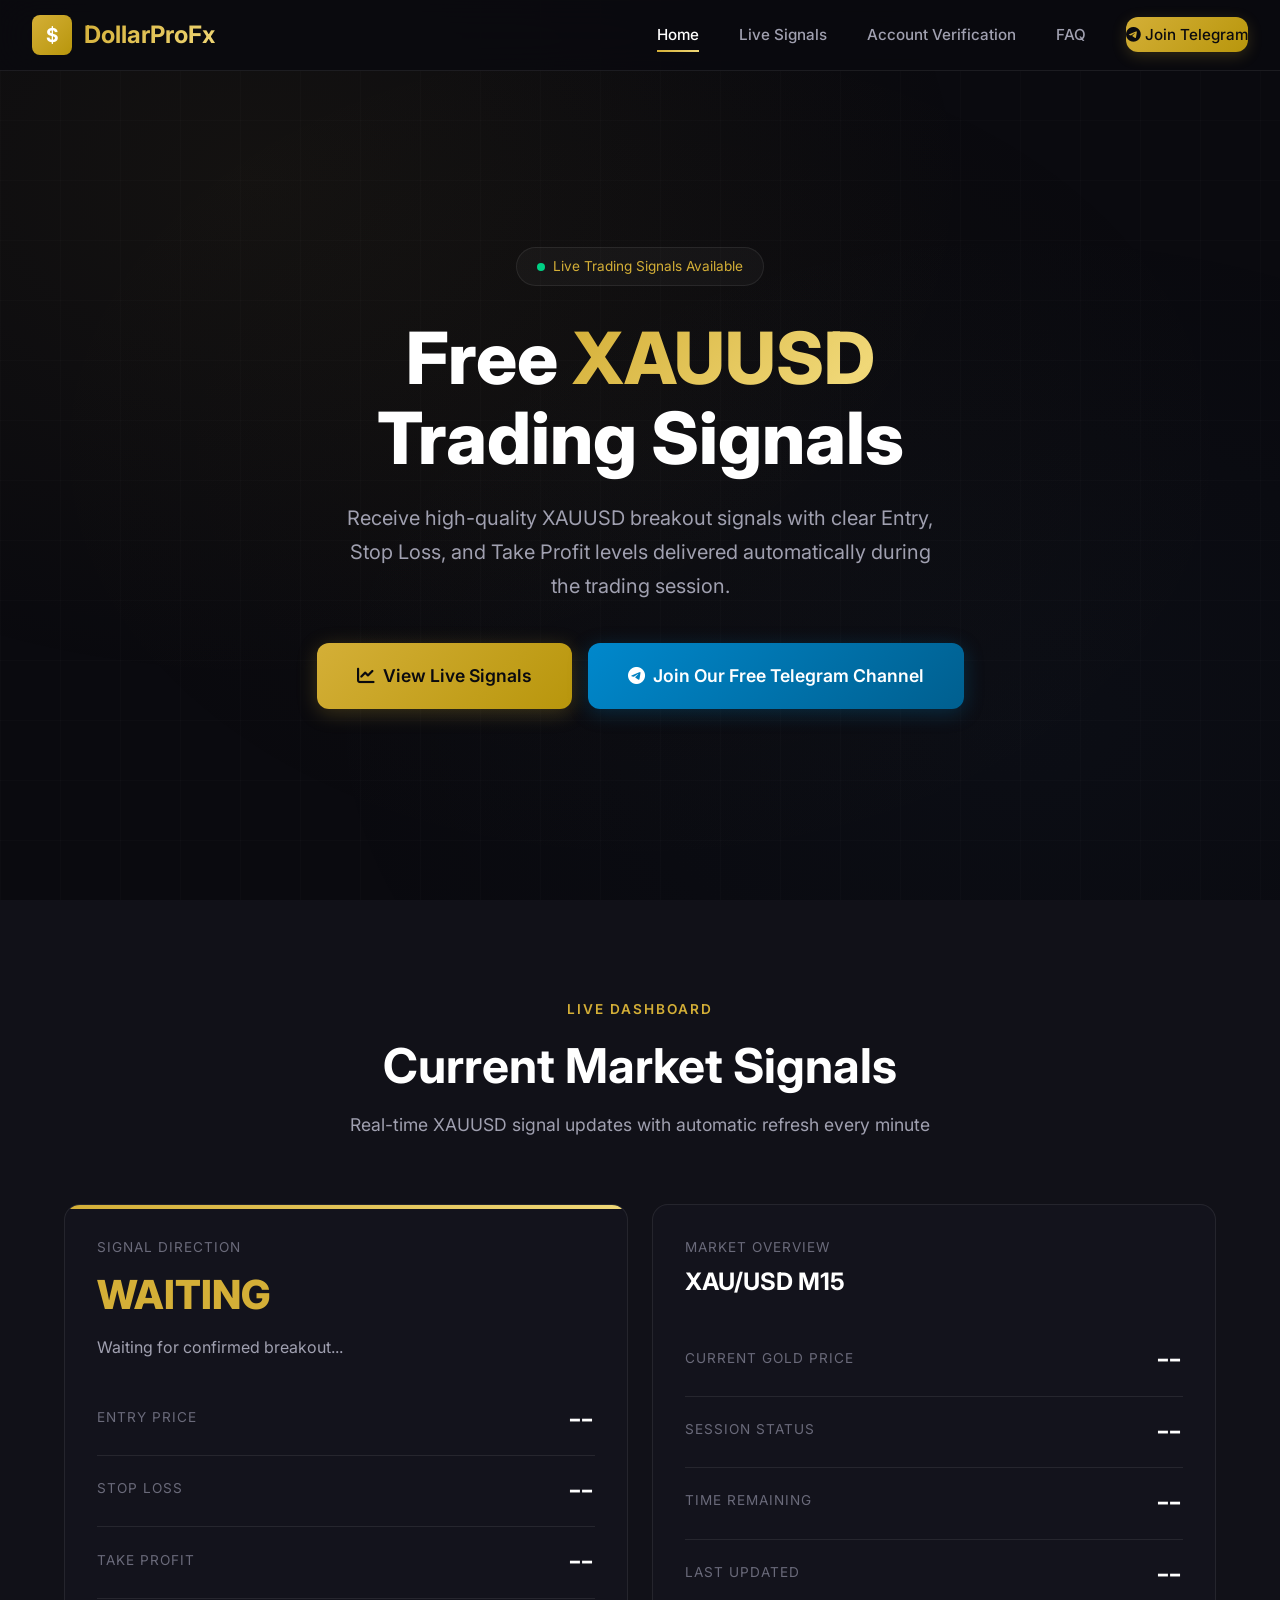
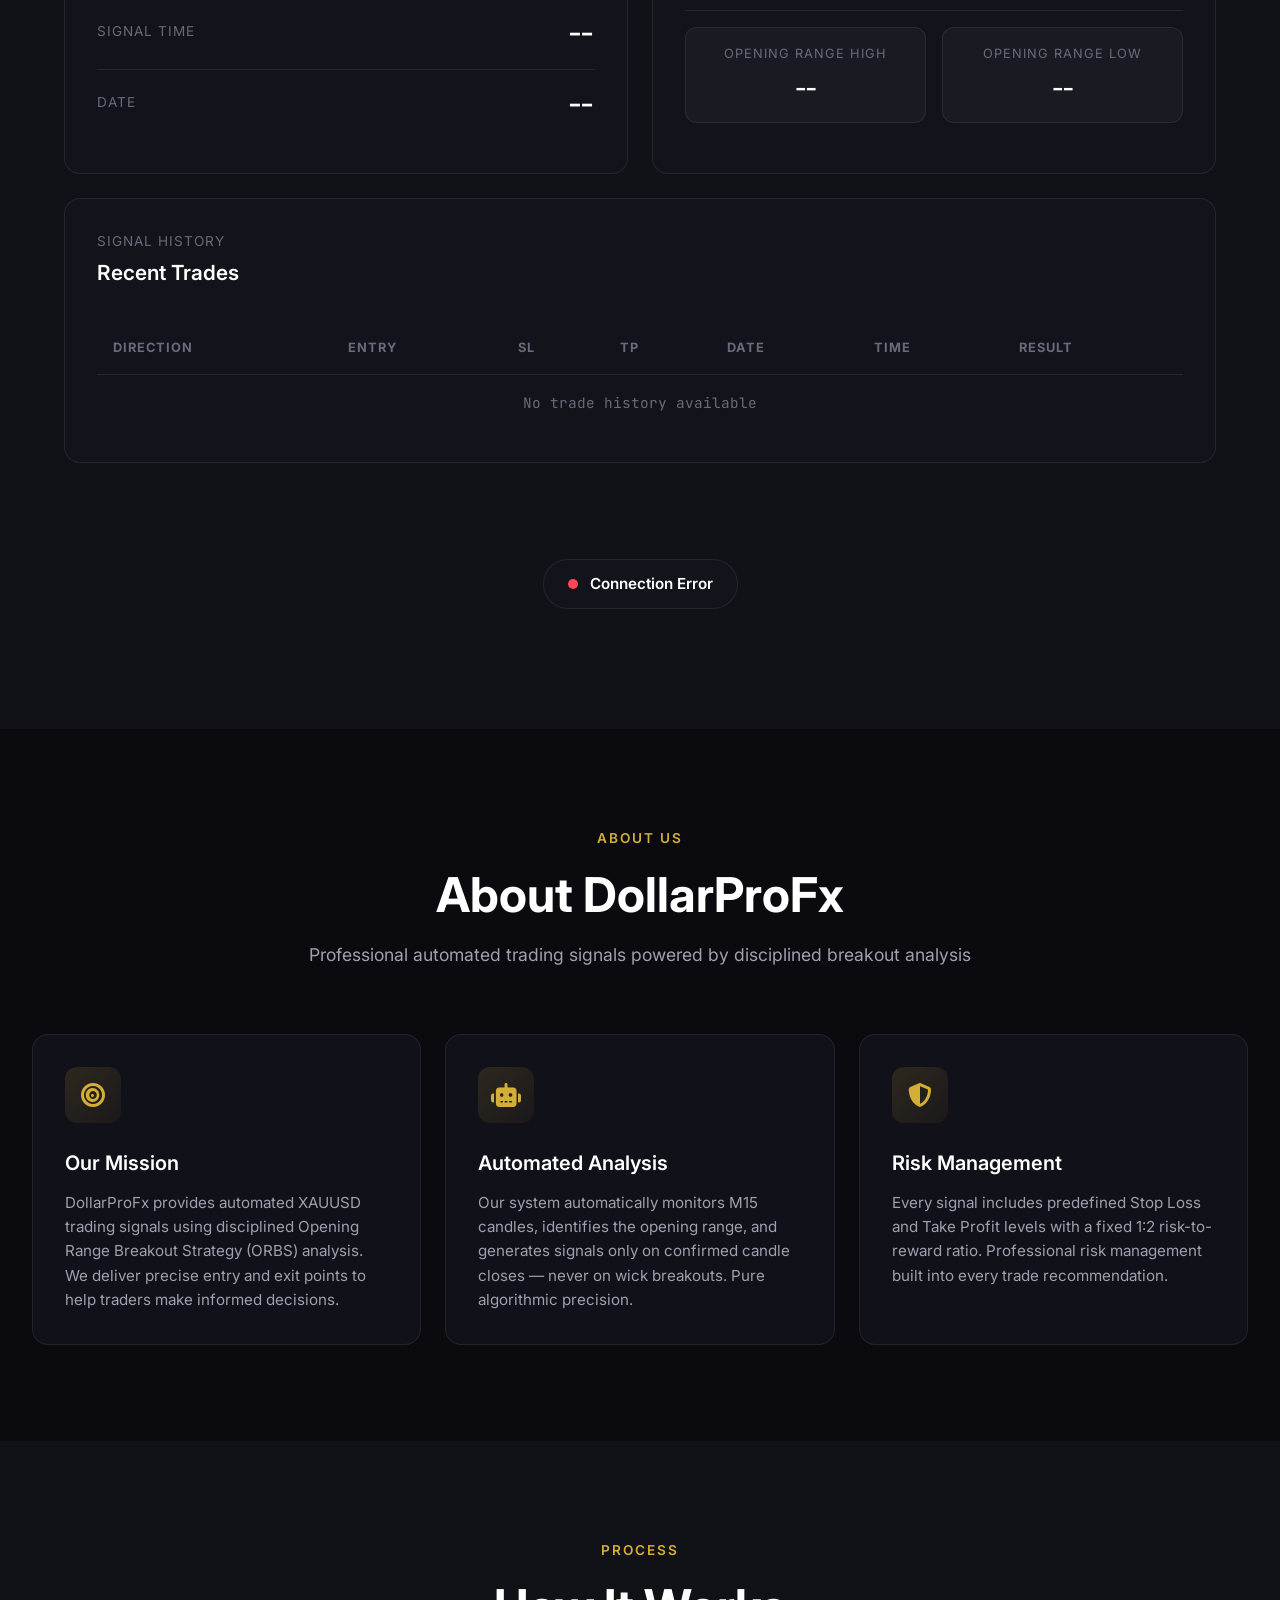
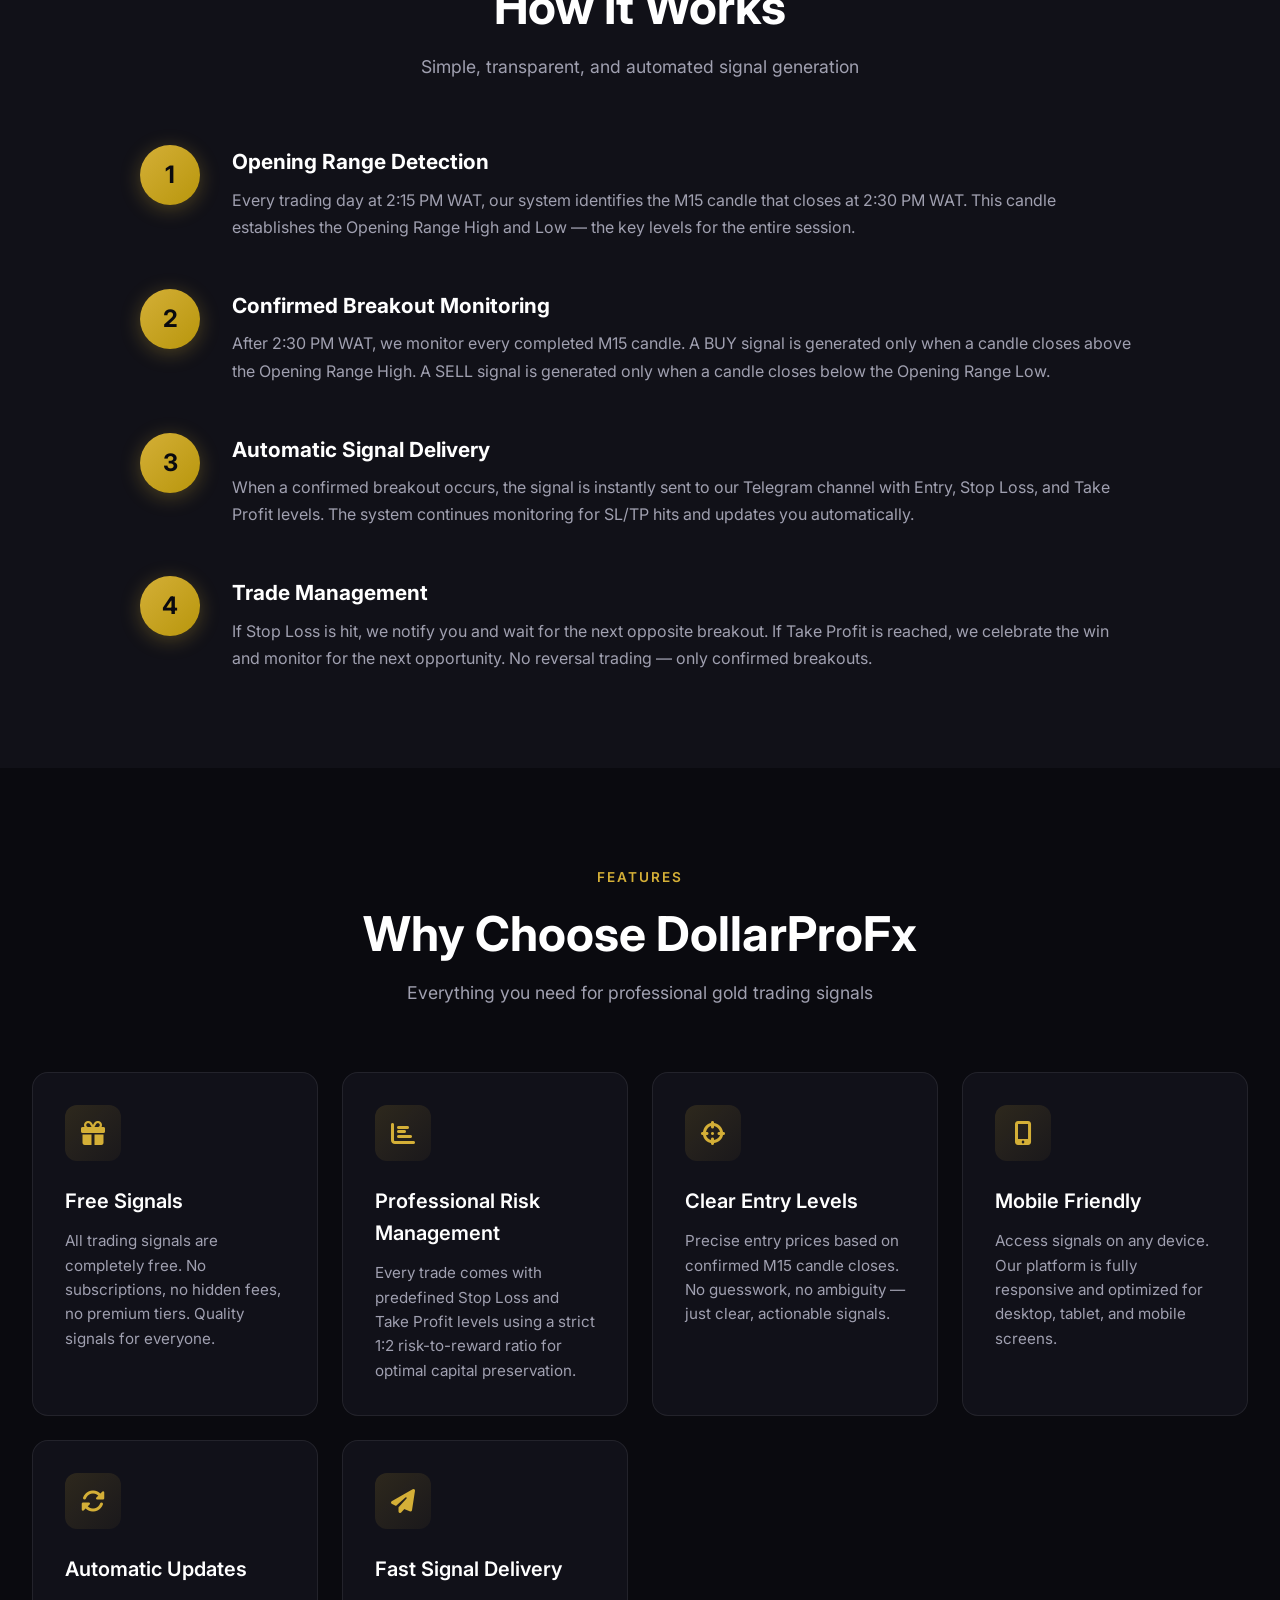
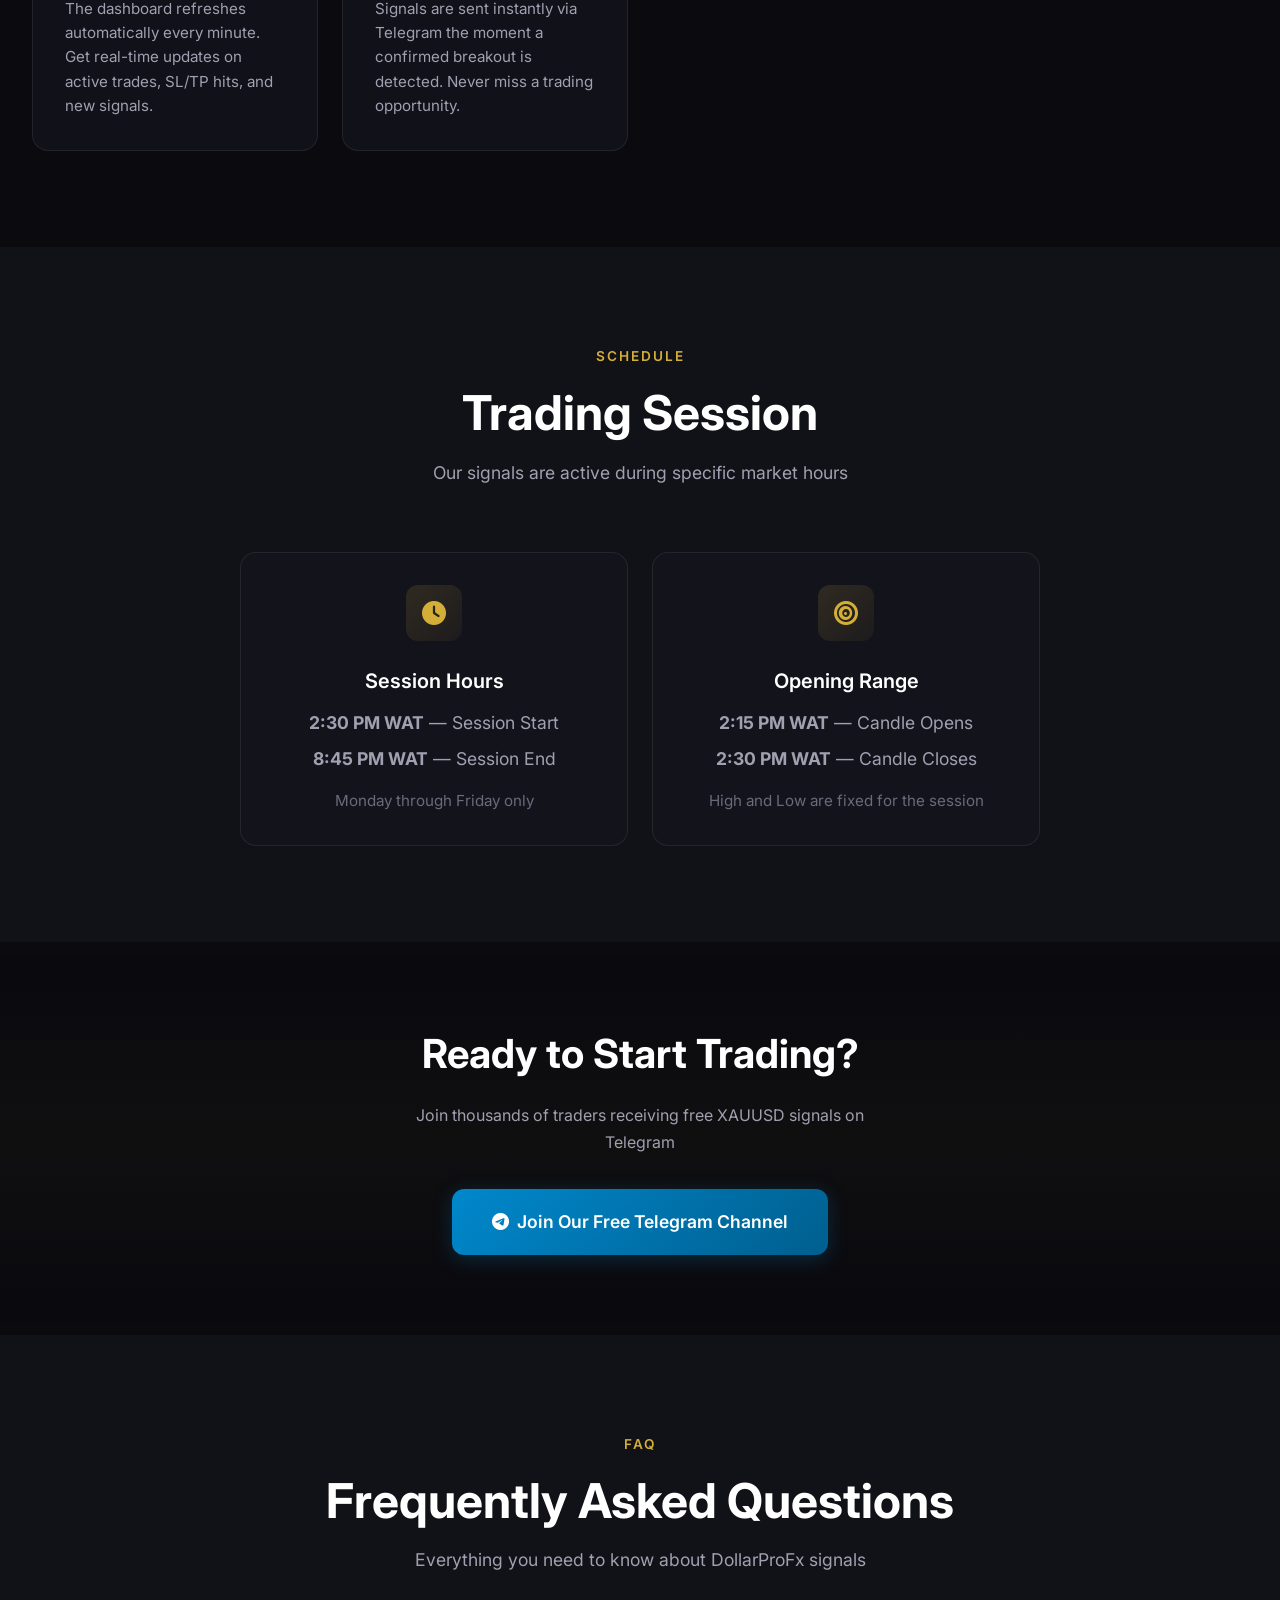
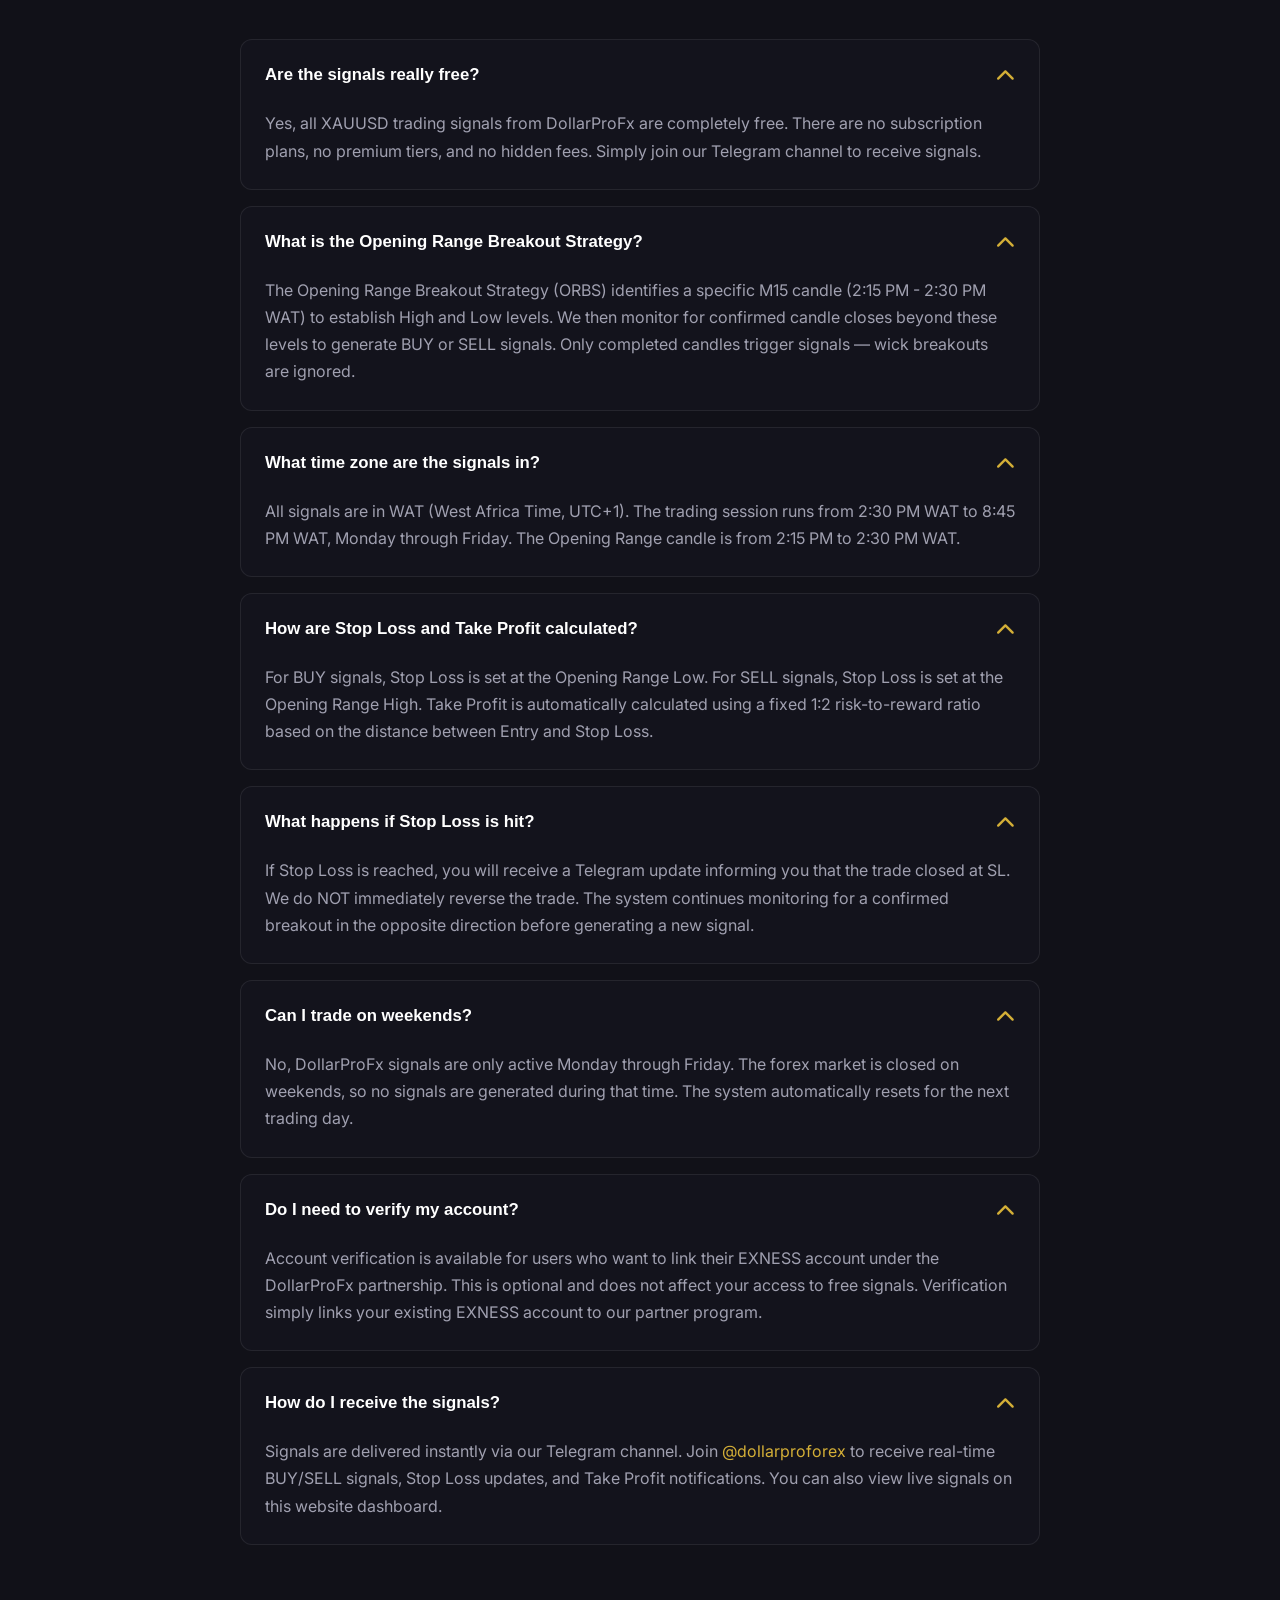
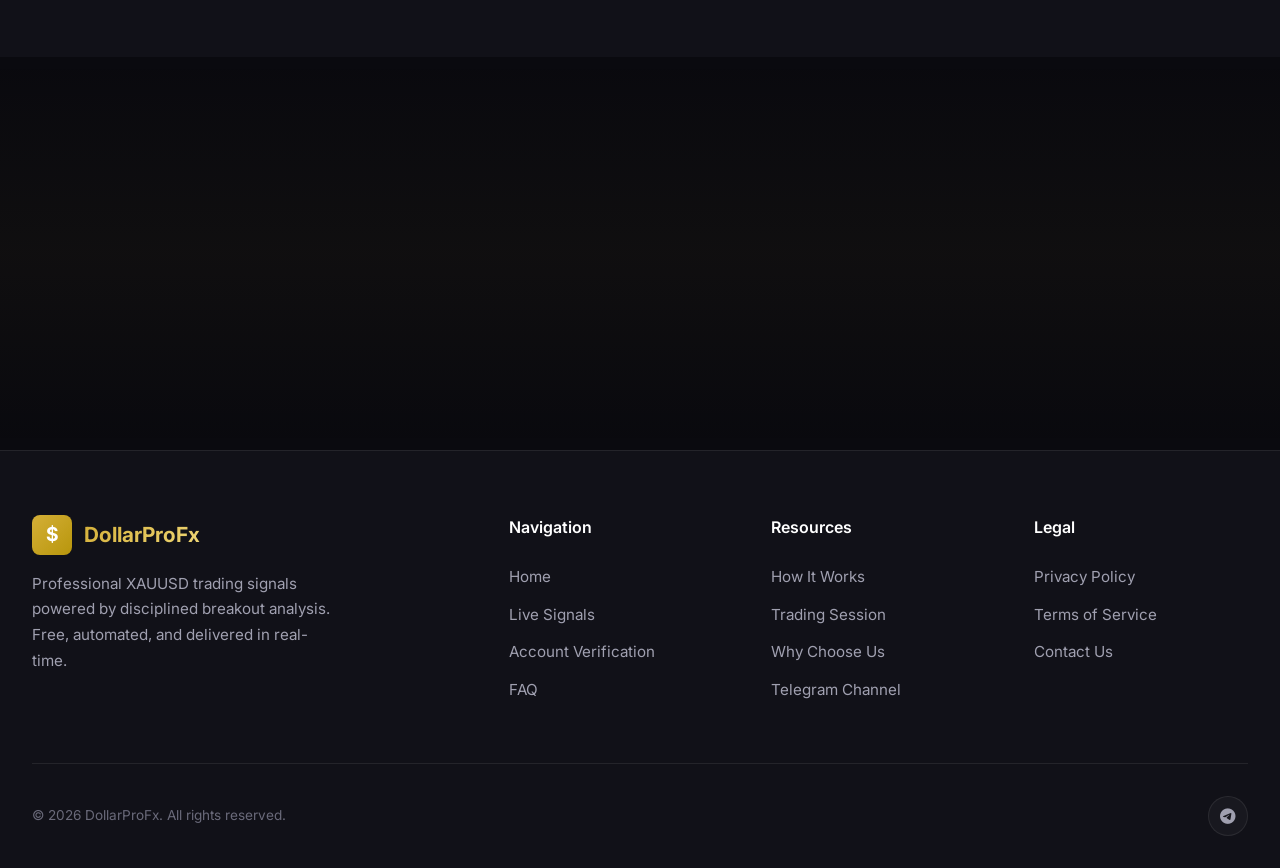
==== commit d9998511: "Add files via upload" ====
--- a/index.html
+++ b/index.html
@@ -1,443 +1,497 @@
 <!DOCTYPE html>
 <html lang="en">
 <head>
-    <meta charset="UTF-8">
-    <meta name="viewport" content="width=device-width, initial-scale=1.0">
-    <title>DollarProFx | Free XAUUSD Trading Signals</title>
-    <meta name="description" content="Free XAUUSD trading signals with clear Entry, Stop Loss, and Take Profit levels. Automated ORBS breakout strategy.">
-    <link rel="preconnect" href="https://fonts.googleapis.com">
-    <link rel="preconnect" href="https://fonts.gstatic.com" crossorigin>
-    <link href="https://fonts.googleapis.com/css2?family=Inter:wght@300;400;500;600;700;800;900&family=Space+Grotesk:wght@400;500;600;700&display=swap" rel="stylesheet">
-    <link rel="stylesheet" href="style.css">
+  <meta charset="UTF-8">
+  <meta name="viewport" content="width=device-width, initial-scale=1.0">
+  <meta name="description" content="DollarProFx - Free XAUUSD Trading Signals with professional breakout analysis. Get clear Entry, Stop Loss, and Take Profit levels delivered to your Telegram.">
+  <meta name="keywords" content="XAUUSD, gold trading, trading signals, forex signals, breakout strategy, free signals">
+  <meta name="author" content="DollarProFx">
+  <meta name="theme-color" content="#0a0a0f">
+
+  <title>DollarProFx | Free XAUUSD Trading Signals</title>
+
+  <!-- Fonts -->
+  <link rel="preconnect" href="https://fonts.googleapis.com">
+  <link rel="preconnect" href="https://fonts.gstatic.com" crossorigin>
+  <link href="https://fonts.googleapis.com/css2?family=Inter:wght@300;400;500;600;700;800&family=JetBrains+Mono:wght@400;500;600&display=swap" rel="stylesheet">
+
+  <!-- Icons -->
+  <link rel="stylesheet" href="https://cdnjs.cloudflare.com/ajax/libs/font-awesome/6.5.1/css/all.min.css">
+
+  <!-- Styles -->
+  <link rel="stylesheet" href="style.css">
 </head>
 <body>
-    <!-- Navigation -->
-    <nav class="navbar" id="navbar">
-        <div class="nav-container">
-            <a href="/" class="logo">
-                <span class="logo-icon">$</span>
-                <span class="logo-text">DollarProFx</span>
-            </a>
-            <button class="mobile-menu-btn" id="mobileMenuBtn" aria-label="Toggle menu">
-                <span></span>
-                <span></span>
-                <span></span>
-            </button>
-            <ul class="nav-links" id="navLinks">
-                <li><a href="/" class="nav-link active">Home</a></li>
-                <li><a href="/live-signals" class="nav-link">Live Signals</a></li>
-                <li><a href="/verification" class="nav-link">Account Verification</a></li>
-                <li><a href="#faq" class="nav-link">FAQ</a></li>
-                <li><a href="https://t.me/your_channel_name" target="_blank" class="nav-link telegram-nav">Join Telegram</a></li>
-            </ul>
-        </div>
-    </nav>
-
-    <!-- Hero Section -->
-    <section class="hero">
-        <div class="hero-bg">
-            <div class="hero-particle hero-particle-1"></div>
-            <div class="hero-particle hero-particle-2"></div>
-            <div class="hero-particle hero-particle-3"></div>
-        </div>
-        <div class="hero-content">
-            <div class="hero-badge">
-                <span class="pulse-dot"></span>
-                Live Trading Signals
-            </div>
-            <h1 class="hero-title">
-                Free <span class="gold-text">XAUUSD</span> Trading Signals
-            </h1>
-            <p class="hero-subtitle">
-                Receive high-quality XAUUSD breakout signals with clear Entry, Stop Loss, and Take Profit levels delivered automatically during the trading session.
-            </p>
-            <div class="hero-buttons">
-                <a href="/live-signals" class="btn btn-primary">
-                    <svg width="20" height="20" viewBox="0 0 24 24" fill="none" stroke="currentColor" stroke-width="2" stroke-linecap="round" stroke-linejoin="round"><polyline points="22 12 18 12 15 21 9 3 6 12 2 12"></polyline></svg>
-                    View Live Signals
-                </a>
-                <a href="https://t.me/your_channel_name" target="_blank" class="btn btn-telegram">
-                    <svg width="20" height="20" viewBox="0 0 24 24" fill="none" stroke="currentColor" stroke-width="2" stroke-linecap="round" stroke-linejoin="round"><path d="M21.198 2.433a2.242 2.242 0 0 0-1.022.215l-16.5 6.6a2.25 2.25 0 0 0-.105 4.072l3.9 1.56v5.647a2.25 2.25 0 0 0 3.6 1.8l2.1-1.68 3.3 2.475a2.25 2.25 0 0 0 3.6-1.8V9.353l3.9-1.56a2.25 2.25 0 0 0-.105-4.072l-16.5-6.6a2.242 2.242 0 0 0-.668-.288z"></path></svg>
-                    Join Our Free Telegram Channel
-                </a>
-            </div>
-            <div class="hero-stats">
-                <div class="stat-item">
-                    <span class="stat-number" id="heroGoldPrice">--</span>
-                    <span class="stat-label">Gold Price (USD)</span>
-                </div>
-                <div class="stat-divider"></div>
-                <div class="stat-item">
-                    <span class="stat-number">M15</span>
-                    <span class="stat-label">Timeframe</span>
-                </div>
-                <div class="stat-divider"></div>
-                <div class="stat-item">
-                    <span class="stat-number">2:30 - 8:45 PM</span>
-                    <span class="stat-label">WAT Session</span>
-                </div>
-            </div>
-        </div>
-        <div class="hero-scroll">
-            <div class="scroll-indicator">
-                <span></span>
-            </div>
-        </div>
-    </section>
-
-    <!-- Live Signal Ticker -->
-    <section class="ticker-section">
-        <div class="ticker-container">
-            <div class="ticker-label">
-                <span class="pulse-dot"></span>
-                Latest Signal
-            </div>
-            <div class="ticker-content" id="tickerContent">
-                <span class="ticker-status">Loading signals...</span>
-            </div>
-        </div>
-    </section>
-
-    <!-- About Section -->
-    <section class="about-section" id="about">
-        <div class="container">
-            <div class="section-header">
-                <span class="section-tag">About Us</span>
-                <h2 class="section-title">About <span class="gold-text">DollarProFx</span></h2>
-                <p class="section-desc">DollarProFx provides automated XAUUSD trading signals using disciplined breakout analysis based on the Opening Range Breakout Strategy (ORBS).</p>
-            </div>
-            <div class="about-grid">
-                <div class="about-card glass-card">
-                    <div class="about-icon">
-                        <svg width="32" height="32" viewBox="0 0 24 24" fill="none" stroke="currentColor" stroke-width="2" stroke-linecap="round" stroke-linejoin="round"><path d="M12 2L2 7l10 5 10-5-10-5z"></path><path d="M2 17l10 5 10-5"></path><path d="M2 12l10 5 10-5"></path></svg>
-                    </div>
-                    <h3>Automated Strategy</h3>
-                    <p>Our system automatically identifies the Opening Range and monitors every M15 candle for confirmed breakouts — no manual intervention needed.</p>
-                </div>
-                <div class="about-card glass-card">
-                    <div class="about-icon">
-                        <svg width="32" height="32" viewBox="0 0 24 24" fill="none" stroke="currentColor" stroke-width="2" stroke-linecap="round" stroke-linejoin="round"><circle cx="12" cy="12" r="10"></circle><polyline points="12 6 12 12 16 14"></polyline></svg>
-                    </div>
-                    <h3>Real-Time Delivery</h3>
-                    <p>Signals are delivered instantly via Telegram with precise Entry, Stop Loss, and Take Profit levels calculated using a 1:2 risk-reward ratio.</p>
-                </div>
-                <div class="about-card glass-card">
-                    <div class="about-icon">
-                        <svg width="32" height="32" viewBox="0 0 24 24" fill="none" stroke="currentColor" stroke-width="2" stroke-linecap="round" stroke-linejoin="round"><path d="M12 22s8-4 8-10V5l-8-3-8 3v7c0 6 8 10 8 10z"></path></svg>
-                    </div>
-                    <h3>Risk Management</h3>
-                    <p>Every signal includes professionally calculated Stop Loss and Take Profit levels to protect your capital and maximize returns.</p>
-                </div>
-            </div>
-        </div>
-    </section>
-
-    <!-- How It Works Section -->
-    <section class="how-it-works" id="how-it-works">
-        <div class="container">
-            <div class="section-header">
-                <span class="section-tag">Process</span>
-                <h2 class="section-title">How It <span class="gold-text">Works</span></h2>
-            </div>
-            <div class="steps-container">
-                <div class="step-card">
-                    <div class="step-number">01</div>
-                    <div class="step-content">
-                        <h3>Opening Range Identification</h3>
-                        <p>Every trading day at <strong>2:15 PM WAT</strong>, the system identifies the M15 candle that opens and closes at <strong>2:30 PM WAT</strong>. The High and Low of this candle become the Opening Range.</p>
-                    </div>
-                </div>
-                <div class="step-connector"></div>
-                <div class="step-card">
-                    <div class="step-number">02</div>
-                    <div class="step-content">
-                        <h3>Breakout Monitoring</h3>
-                        <p>After 2:30 PM WAT, the system monitors every completed M15 candle. A <strong>BUY</strong> signal generates when a candle closes above the Opening Range High. A <strong>SELL</strong> signal generates when a candle closes below the Opening Range Low.</p>
-                    </div>
-                </div>
-                <div class="step-connector"></div>
-                <div class="step-card">
-                    <div class="step-number">03</div>
-                    <div class="step-content">
-                        <h3>Signal Delivery</h3>
-                        <p>Once a confirmed breakout is detected, the signal is instantly sent to our Telegram channel with Entry, Stop Loss, and Take Profit levels. The system continues monitoring for TP/SL hits throughout the session.</p>
-                    </div>
-                </div>
-            </div>
-            <div class="cta-center">
-                <a href="https://t.me/your_channel_name" target="_blank" class="btn btn-telegram btn-large">
-                    <svg width="24" height="24" viewBox="0 0 24 24" fill="none" stroke="currentColor" stroke-width="2" stroke-linecap="round" stroke-linejoin="round"><path d="M21.198 2.433a2.242 2.242 0 0 0-1.022.215l-16.5 6.6a2.25 2.25 0 0 0-.105 4.072l3.9 1.56v5.647a2.25 2.25 0 0 0 3.6 1.8l2.1-1.68 3.3 2.475a2.25 2.25 0 0 0 3.6-1.8V9.353l3.9-1.56a2.25 2.25 0 0 0-.105-4.072l-16.5-6.6a2.242 2.242 0 0 0-.668-.288z"></path></svg>
-                    Join Our Free Telegram Channel
-                </a>
-            </div>
-        </div>
-    </section>
-
-    <!-- Why Choose Us Section -->
-    <section class="why-section" id="why">
-        <div class="container">
-            <div class="section-header">
-                <span class="section-tag">Benefits</span>
-                <h2 class="section-title">Why Choose <span class="gold-text">DollarProFx</span></h2>
-            </div>
-            <div class="features-grid">
-                <div class="feature-card glass-card">
-                    <div class="feature-icon green">
-                        <svg width="24" height="24" viewBox="0 0 24 24" fill="none" stroke="currentColor" stroke-width="2" stroke-linecap="round" stroke-linejoin="round"><path d="M12 2v20M17 5H9.5a3.5 3.5 0 0 0 0 7h5a3.5 3.5 0 0 1 0 7H6"></path></svg>
-                    </div>
-                    <h3>Free Signals</h3>
-                    <p>All trading signals are completely free. No subscriptions, no hidden fees, no premium tiers.</p>
-                </div>
-                <div class="feature-card glass-card">
-                    <div class="feature-icon blue">
-                        <svg width="24" height="24" viewBox="0 0 24 24" fill="none" stroke="currentColor" stroke-width="2" stroke-linecap="round" stroke-linejoin="round"><path d="M12 22s8-4 8-10V5l-8-3-8 3v7c0 6 8 10 8 10z"></path></svg>
-                    </div>
-                    <h3>Professional Risk Management</h3>
-                    <p>Every signal includes a calculated Stop Loss and Take Profit using a disciplined 1:2 risk-reward ratio.</p>
-                </div>
-                <div class="feature-card glass-card">
-                    <div class="feature-icon gold">
-                        <svg width="24" height="24" viewBox="0 0 24 24" fill="none" stroke="currentColor" stroke-width="2" stroke-linecap="round" stroke-linejoin="round"><polyline points="22 12 18 12 15 21 9 3 6 12 2 12"></polyline></svg>
-                    </div>
-                    <h3>Clear Entry Levels</h3>
-                    <p>Precise entry prices based on confirmed M15 candle closes — never wick breakouts or repainting signals.</p>
-                </div>
-                <div class="feature-card glass-card">
-                    <div class="feature-icon red">
-                        <svg width="24" height="24" viewBox="0 0 24 24" fill="none" stroke="currentColor" stroke-width="2" stroke-linecap="round" stroke-linejoin="round"><circle cx="12" cy="12" r="10"></circle><line x1="15" y1="9" x2="9" y2="15"></line><line x1="9" y1="9" x2="15" y2="15"></line></svg>
-                    </div>
-                    <h3>Clear Stop Loss</h3>
-                    <p>Stop Loss is always set at the opposite side of the Opening Range — providing logical and consistent risk parameters.</p>
-                </div>
-                <div class="feature-card glass-card">
-                    <div class="feature-icon green">
-                        <svg width="24" height="24" viewBox="0 0 24 24" fill="none" stroke="currentColor" stroke-width="2" stroke-linecap="round" stroke-linejoin="round"><polyline points="20 6 9 17 4 12"></polyline></svg>
-                    </div>
-                    <h3>Clear Take Profit</h3>
-                    <p>Take Profit is automatically calculated at a 1:2 risk-reward ratio, giving you a clear profit target on every trade.</p>
-                </div>
-                <div class="feature-card glass-card">
-                    <div class="feature-icon purple">
-                        <svg width="24" height="24" viewBox="0 0 24 24" fill="none" stroke="currentColor" stroke-width="2" stroke-linecap="round" stroke-linejoin="round"><rect x="5" y="2" width="14" height="20" rx="2" ry="2"></rect><line x1="12" y1="18" x2="12.01" y2="18"></line></svg>
-                    </div>
-                    <h3>Mobile Friendly</h3>
-                    <p>Access signals on any device. Our dashboard and Telegram notifications work seamlessly on mobile, tablet, and desktop.</p>
-                </div>
-                <div class="feature-card glass-card">
-                    <div class="feature-icon cyan">
-                        <svg width="24" height="24" viewBox="0 0 24 24" fill="none" stroke="currentColor" stroke-width="2" stroke-linecap="round" stroke-linejoin="round"><path d="M21.5 2v6h-6M2.5 22v-6h6M2 11.5a10 10 0 0 1 18.8-4.3M22 12.5a10 10 0 0 1-18.8 4.3"></path></svg>
-                    </div>
-                    <h3>Automatic Updates</h3>
-                    <p>The system runs automatically every minute during the trading session. No manual setup required after joining.</p>
-                </div>
-                <div class="feature-card glass-card">
-                    <div class="feature-icon orange">
-                        <svg width="24" height="24" viewBox="0 0 24 24" fill="none" stroke="currentColor" stroke-width="2" stroke-linecap="round" stroke-linejoin="round"><path d="M13 2L3 14h9l-1 8 10-12h-9l1-8z"></path></svg>
-                    </div>
-                    <h3>Fast Signal Delivery</h3>
-                    <p>Signals are delivered instantly via Telegram the moment a confirmed breakout is detected on the M15 timeframe.</p>
-                </div>
-            </div>
-        </div>
-    </section>
-
-    <!-- Trading Session Section -->
-    <section class="session-section" id="session">
-        <div class="container">
-            <div class="session-card glass-card">
-                <div class="session-header">
-                    <span class="section-tag">Schedule</span>
-                    <h2 class="section-title">Trading <span class="gold-text">Session</span></h2>
-                </div>
-                <div class="session-timeline">
-                    <div class="timeline-item">
-                        <div class="timeline-dot"></div>
-                        <div class="timeline-content">
-                            <h4>2:15 PM WAT</h4>
-                            <p>Opening Range candle opens. The system begins tracking the M15 candle that will define the day's range.</p>
-                        </div>
-                    </div>
-                    <div class="timeline-item">
-                        <div class="timeline-dot active"></div>
-                        <div class="timeline-content">
-                            <h4>2:30 PM WAT</h4>
-                            <p>Opening Range candle closes. The High and Low are recorded and remain fixed for the entire session.</p>
-                        </div>
-                    </div>
-                    <div class="timeline-item">
-                        <div class="timeline-dot"></div>
-                        <div class="timeline-content">
-                            <h4>2:30 PM - 8:45 PM WAT</h4>
-                            <p>Trading session active. The system monitors every completed M15 candle for confirmed breakouts above the High or below the Low.</p>
-                        </div>
-                    </div>
-                    <div class="timeline-item">
-                        <div class="timeline-dot end"></div>
-                        <div class="timeline-content">
-                            <h4>8:45 PM WAT</h4>
-                            <p>Trading session ends. All signals, Opening Range values, and trade states are reset for the next trading day.</p>
-                        </div>
-                    </div>
-                </div>
-                <div class="session-status" id="sessionStatus">
-                    <div class="status-indicator">
-                        <span class="status-dot" id="statusDot"></span>
-                        <span class="status-text" id="statusText">Checking session...</span>
-                    </div>
-                    <div class="countdown" id="countdown">
-                        <span class="countdown-label">Time remaining:</span>
-                        <span class="countdown-value" id="countdownValue">--:--:--</span>
-                    </div>
-                </div>
-            </div>
-        </div>
-    </section>
-
-    <!-- CTA Section -->
-    <section class="cta-section">
-        <div class="container">
-            <div class="cta-card glass-card">
-                <h2>Ready to Start Trading?</h2>
-                <p>Join thousands of traders receiving free, high-quality XAUUSD signals delivered straight to their Telegram.</p>
-                <a href="https://t.me/your_channel_name" target="_blank" class="btn btn-telegram btn-large">
-                    <svg width="24" height="24" viewBox="0 0 24 24" fill="none" stroke="currentColor" stroke-width="2" stroke-linecap="round" stroke-linejoin="round"><path d="M21.198 2.433a2.242 2.242 0 0 0-1.022.215l-16.5 6.6a2.25 2.25 0 0 0-.105 4.072l3.9 1.56v5.647a2.25 2.25 0 0 0 3.6 1.8l2.1-1.68 3.3 2.475a2.25 2.25 0 0 0 3.6-1.8V9.353l3.9-1.56a2.25 2.25 0 0 0-.105-4.072l-16.5-6.6a2.242 2.242 0 0 0-.668-.288z"></path></svg>
-                    Join Our Free Telegram Channel
-                </a>
-            </div>
-        </div>
-    </section>
-
-    <!-- FAQ Section -->
-    <section class="faq-section" id="faq">
-        <div class="container">
-            <div class="section-header">
-                <span class="section-tag">FAQ</span>
-                <h2 class="section-title">Frequently Asked <span class="gold-text">Questions</span></h2>
-            </div>
-            <div class="faq-list">
-                <div class="faq-item">
-                    <button class="faq-question">
-                        <span>What is the Opening Range Breakout Strategy (ORBS)?</span>
-                        <svg class="faq-icon" width="20" height="20" viewBox="0 0 24 24" fill="none" stroke="currentColor" stroke-width="2" stroke-linecap="round" stroke-linejoin="round"><polyline points="6 9 12 15 18 9"></polyline></svg>
-                    </button>
-                    <div class="faq-answer">
-                        <p>The Opening Range Breakout Strategy identifies a specific M15 candle at the start of the trading session (2:15 PM - 2:30 PM WAT). The High and Low of this candle create a range. When a subsequent M15 candle closes above the High, a BUY signal is generated. When a candle closes below the Low, a SELL signal is generated. Only confirmed candle closes trigger signals — wick breakouts are ignored.</p>
-                    </div>
-                </div>
-                <div class="faq-item">
-                    <button class="faq-question">
-                        <span>Are the signals really free?</span>
-                        <svg class="faq-icon" width="20" height="20" viewBox="0 0 24 24" fill="none" stroke="currentColor" stroke-width="2" stroke-linecap="round" stroke-linejoin="round"><polyline points="6 9 12 15 18 9"></polyline></svg>
-                    </button>
-                    <div class="faq-answer">
-                        <p>Yes, all XAUUSD trading signals are completely free. There are no subscription plans, no premium tiers, and no hidden fees. Simply join our Telegram channel to receive signals automatically during the trading session.</p>
-                    </div>
-                </div>
-                <div class="faq-item">
-                    <button class="faq-question">
-                        <span>What time zone are the signals based on?</span>
-                        <svg class="faq-icon" width="20" height="20" viewBox="0 0 24 24" fill="none" stroke="currentColor" stroke-width="2" stroke-linecap="round" stroke-linejoin="round"><polyline points="6 9 12 15 18 9"></polyline></svg>
-                    </button>
-                    <div class="faq-answer">
-                        <p>All signals use West Africa Time (WAT), which is UTC+1. The trading session runs from 2:30 PM WAT to 8:45 PM WAT. The Opening Range candle is identified from 2:15 PM WAT to 2:30 PM WAT.</p>
-                    </div>
-                </div>
-                <div class="faq-item">
-                    <button class="faq-question">
-                        <span>How are Stop Loss and Take Profit calculated?</span>
-                        <svg class="faq-icon" width="20" height="20" viewBox="0 0 24 24" fill="none" stroke="currentColor" stroke-width="2" stroke-linecap="round" stroke-linejoin="round"><polyline points="6 9 12 15 18 9"></polyline></svg>
-                    </button>
-                    <div class="faq-answer">
-                        <p>For BUY signals, the Stop Loss is set at the Opening Range Low. For SELL signals, the Stop Loss is set at the Opening Range High. Take Profit is automatically calculated using a fixed 1:2 risk-reward ratio. For example, if the risk (distance from Entry to Stop Loss) is 10 pips, the Take Profit will be 20 pips from the Entry.</p>
-                    </div>
-                </div>
-                <div class="faq-item">
-                    <button class="faq-question">
-                        <span>Can I get duplicate signals?</span>
-                        <svg class="faq-icon" width="20" height="20" viewBox="0 0 24 24" fill="none" stroke="currentColor" stroke-width="2" stroke-linecap="round" stroke-linejoin="round"><polyline points="6 9 12 15 18 9"></polyline></svg>
-                    </button>
-                    <div class="faq-answer">
-                        <p>No. The system has built-in duplicate prevention. Once a BUY or SELL signal is generated, no additional signal in the same direction will be sent until a confirmed breakout occurs in the opposite direction. This prevents over-trading and ensures disciplined signal generation.</p>
-                    </div>
-                </div>
-                <div class="faq-item">
-                    <button class="faq-question">
-                        <span>What happens when Stop Loss or Take Profit is hit?</span>
-                        <svg class="faq-icon" width="20" height="20" viewBox="0 0 24 24" fill="none" stroke="currentColor" stroke-width="2" stroke-linecap="round" stroke-linejoin="round"><polyline points="6 9 12 15 18 9"></polyline></svg>
-                    </button>
-                    <div class="faq-answer">
-                        <p>When Stop Loss or Take Profit is reached, the system sends an immediate Telegram update. The trade is marked as closed, and the system continues monitoring for the next confirmed breakout in the opposite direction. The system does not immediately reverse the trade — it waits for a proper breakout confirmation.</p>
-                    </div>
-                </div>
-                <div class="faq-item">
-                    <button class="faq-question">
-                        <span>Do you trade on weekends?</span>
-                        <svg class="faq-icon" width="20" height="20" viewBox="0 0 24 24" fill="none" stroke="currentColor" stroke-width="2" stroke-linecap="round" stroke-linejoin="round"><polyline points="6 9 12 15 18 9"></polyline></svg>
-                    </button>
-                    <div class="faq-answer">
-                        <p>No. The system automatically detects weekends (Saturday and Sunday) and does not generate signals during those days. Trading resumes on the next weekday at the start of the session.</p>
-                    </div>
-                </div>
-                <div class="faq-item">
-                    <button class="faq-question">
-                        <span>How do I verify my account?</span>
-                        <svg class="faq-icon" width="20" height="20" viewBox="0 0 24 24" fill="none" stroke="currentColor" stroke-width="2" stroke-linecap="round" stroke-linejoin="round"><polyline points="6 9 12 15 18 9"></polyline></svg>
-                    </button>
-                    <div class="faq-answer">
-                        <p>Account verification is required for certain features. Visit the <a href="/verification">Account Verification</a> page, enter your EXNESS email address, and follow the partner change instructions provided. Once EXNESS confirms the partner change, your account will be verified.</p>
-                    </div>
-                </div>
-            </div>
-        </div>
-    </section>
-
-    <!-- Footer -->
-    <footer class="footer">
-        <div class="container">
-            <div class="footer-grid">
-                <div class="footer-brand">
-                    <a href="/" class="logo">
-                        <span class="logo-icon">$</span>
-                        <span class="logo-text">DollarProFx</span>
-                    </a>
-                    <p>Free XAUUSD trading signals powered by the Opening Range Breakout Strategy. Trade with discipline, manage risk, and grow your account.</p>
-                    <a href="https://t.me/your_channel_name" target="_blank" class="btn btn-telegram btn-small">
-                        <svg width="16" height="16" viewBox="0 0 24 24" fill="none" stroke="currentColor" stroke-width="2" stroke-linecap="round" stroke-linejoin="round"><path d="M21.198 2.433a2.242 2.242 0 0 0-1.022.215l-16.5 6.6a2.25 2.25 0 0 0-.105 4.072l3.9 1.56v5.647a2.25 2.25 0 0 0 3.6 1.8l2.1-1.68 3.3 2.475a2.25 2.25 0 0 0 3.6-1.8V9.353l3.9-1.56a2.25 2.25 0 0 0-.105-4.072l-16.5-6.6a2.242 2.242 0 0 0-.668-.288z"></path></svg>
-                        Join Telegram
-                    </a>
-                </div>
-                <div class="footer-links">
-                    <h4>Navigation</h4>
-                    <ul>
-                        <li><a href="/">Home</a></li>
-                        <li><a href="/live-signals">Live Signals</a></li>
-                        <li><a href="/verification">Account Verification</a></li>
-                        <li><a href="#faq">FAQ</a></li>
-                    </ul>
-                </div>
-                <div class="footer-links">
-                    <h4>Legal</h4>
-                    <ul>
-                        <li><a href="#">Privacy Policy</a></li>
-                        <li><a href="#">Terms of Service</a></li>
-                        <li><a href="#">Risk Disclaimer</a></li>
-                    </ul>
-                </div>
-                <div class="footer-links">
-                    <h4>Contact</h4>
-                    <ul>
-                        <li><a href="mailto:contact@dollarprofx.com">contact@dollarprofx.com</a></li>
-                        <li><a href="https://t.me/your_channel_name" target="_blank">Telegram Channel</a></li>
-                    </ul>
-                </div>
-            </div>
-            <div class="footer-bottom">
-                <p>&copy; 2026 DollarProFx. All rights reserved.</p>
-                <p class="disclaimer">Trading involves risk. Past performance is not indicative of future results. Always trade responsibly.</p>
-            </div>
-        </div>
-    </footer>
-
-    <script src="script.js"></script>
+  <!-- Background Effects -->
+  <div class="bg-gradient"></div>
+  <div class="bg-grid"></div>
+
+  <!-- Navigation -->
+  <nav class="navbar" id="navbar">
+    <div class="nav-container">
+      <a href="#" class="nav-logo">
+        <div class="nav-logo-icon">$</div>
+        <span>DollarProFx</span>
+      </a>
+
+      <ul class="nav-links" id="navLinks">
+        <li><a href="#home" class="active">Home</a></li>
+        <li><a href="#live-signals">Live Signals</a></li>
+        <li><a href="verification.html">Account Verification</a></li>
+        <li><a href="#faq">FAQ</a></li>
+        <li><a href="https://t.me/dollarproforex" target="_blank" class="nav-cta"><i class="fab fa-telegram"></i> Join Telegram</a></li>
+      </ul>
+
+      <div class="mobile-toggle" id="mobileToggle">
+        <span></span>
+        <span></span>
+        <span></span>
+      </div>
+    </div>
+  </nav>
+
+  <!-- Hero Section -->
+  <section class="hero" id="home">
+    <div class="hero-content">
+      <div class="hero-badge">
+        <span class="pulse"></span>
+        <span>Live Trading Signals Available</span>
+      </div>
+
+      <h1 class="hero-title">
+        Free <span class="gradient-text">XAUUSD</span><br>Trading Signals
+      </h1>
+
+      <p class="hero-subtitle">
+        Receive high-quality XAUUSD breakout signals with clear Entry, Stop Loss, and Take Profit levels delivered automatically during the trading session.
+      </p>
+
+      <div class="hero-buttons">
+        <a href="#live-signals" class="btn btn-primary btn-large">
+          <i class="fas fa-chart-line"></i> View Live Signals
+        </a>
+        <a href="https://t.me/dollarproforex" target="_blank" class="btn btn-telegram btn-large">
+          <i class="fab fa-telegram"></i> Join Our Free Telegram Channel
+        </a>
+      </div>
+    </div>
+  </section>
+
+  <!-- Live Signals Dashboard -->
+  <section class="section section-alt" id="live-signals">
+    <div class="section-header">
+      <span class="section-label">Live Dashboard</span>
+      <h2 class="section-title">Current Market Signals</h2>
+      <p class="section-desc">Real-time XAUUSD signal updates with automatic refresh every minute</p>
+    </div>
+
+    <div class="dashboard-grid">
+      <!-- Main Signal Card -->
+      <div class="signal-card waiting" id="signalCard">
+        <div class="signal-label">Signal Direction</div>
+        <div class="signal-direction waiting" id="signalDirection">WAITING</div>
+        <div style="color: var(--text-secondary); margin-bottom: 1.5rem;" id="signalStatusText">Waiting for confirmed breakout...</div>
+
+        <div class="signal-row">
+          <span class="signal-label">Entry Price</span>
+          <span class="signal-value" id="entryPrice">--</span>
+        </div>
+        <div class="signal-row">
+          <span class="signal-label">Stop Loss</span>
+          <span class="signal-value" id="stopLoss">--</span>
+        </div>
+        <div class="signal-row">
+          <span class="signal-label">Take Profit</span>
+          <span class="signal-value" id="takeProfit">--</span>
+        </div>
+        <div class="signal-row">
+          <span class="signal-label">Signal Time</span>
+          <span class="signal-value" id="signalTime">--</span>
+        </div>
+        <div class="signal-row">
+          <span class="signal-label">Date</span>
+          <span class="signal-value" id="signalDate">--</span>
+        </div>
+      </div>
+
+      <!-- Market Info Card -->
+      <div class="signal-card">
+        <div class="signal-label">Market Overview</div>
+        <div style="font-size: 1.5rem; font-weight: 700; margin-bottom: 1.5rem;">XAU/USD M15</div>
+
+        <div class="signal-row">
+          <span class="signal-label">Current Gold Price</span>
+          <span class="signal-value" id="currentPrice">--</span>
+        </div>
+        <div class="signal-row">
+          <span class="signal-label">Session Status</span>
+          <span class="signal-value" id="sessionStatus">--</span>
+        </div>
+        <div class="signal-row">
+          <span class="signal-label">Time Remaining</span>
+          <span class="signal-value" id="timeRemaining">--</span>
+        </div>
+        <div class="signal-row">
+          <span class="signal-label">Last Updated</span>
+          <span class="signal-value" id="lastUpdated">--</span>
+        </div>
+
+        <div class="or-display">
+          <div class="or-box">
+            <div class="or-box-label">Opening Range High</div>
+            <div class="or-box-value" id="orHigh">--</div>
+          </div>
+          <div class="or-box">
+            <div class="or-box-label">Opening Range Low</div>
+            <div class="or-box-value" id="orLow">--</div>
+          </div>
+        </div>
+      </div>
+
+      <!-- Signal History -->
+      <div class="signal-card" style="grid-column: 1 / -1;">
+        <div class="signal-label">Signal History</div>
+        <div style="font-size: 1.3rem; font-weight: 600; margin-bottom: 1rem;">Recent Trades</div>
+        <div style="overflow-x: auto;">
+          <table class="history-table" id="historyTable">
+            <thead>
+              <tr>
+                <th>Direction</th>
+                <th>Entry</th>
+                <th>SL</th>
+                <th>TP</th>
+                <th>Date</th>
+                <th>Time</th>
+                <th>Result</th>
+              </tr>
+            </thead>
+            <tbody id="historyBody">
+              <tr>
+                <td colspan="7" style="text-align: center; color: var(--text-muted);">No trade history available</td>
+              </tr>
+            </tbody>
+          </table>
+        </div>
+      </div>
+    </div>
+
+    <div style="text-align: center; margin-top: 2rem;">
+      <div class="status-indicator" id="statusIndicator">
+        <span class="status-dot waiting" id="statusDot"></span>
+        <span class="status-text" id="statusText">Monitoring Market...</span>
+      </div>
+    </div>
+  </section>
+
+  <!-- About Section -->
+  <section class="section" id="about">
+    <div class="section-header">
+      <span class="section-label">About Us</span>
+      <h2 class="section-title">About DollarProFx</h2>
+      <p class="section-desc">Professional automated trading signals powered by disciplined breakout analysis</p>
+    </div>
+
+    <div class="card-grid">
+      <div class="card reveal">
+        <div class="card-icon"><i class="fas fa-bullseye"></i></div>
+        <h3 class="card-title">Our Mission</h3>
+        <p class="card-text">DollarProFx provides automated XAUUSD trading signals using disciplined Opening Range Breakout Strategy (ORBS) analysis. We deliver precise entry and exit points to help traders make informed decisions.</p>
+      </div>
+
+      <div class="card reveal">
+        <div class="card-icon"><i class="fas fa-robot"></i></div>
+        <h3 class="card-title">Automated Analysis</h3>
+        <p class="card-text">Our system automatically monitors M15 candles, identifies the opening range, and generates signals only on confirmed candle closes — never on wick breakouts. Pure algorithmic precision.</p>
+      </div>
+
+      <div class="card reveal">
+        <div class="card-icon"><i class="fas fa-shield-alt"></i></div>
+        <h3 class="card-title">Risk Management</h3>
+        <p class="card-text">Every signal includes predefined Stop Loss and Take Profit levels with a fixed 1:2 risk-to-reward ratio. Professional risk management built into every trade recommendation.</p>
+      </div>
+    </div>
+  </section>
+
+  <!-- How It Works -->
+  <section class="section section-alt" id="how-it-works">
+    <div class="section-header">
+      <span class="section-label">Process</span>
+      <h2 class="section-title">How It Works</h2>
+      <p class="section-desc">Simple, transparent, and automated signal generation</p>
+    </div>
+
+    <div class="steps-container">
+      <div class="step reveal">
+        <div class="step-number">1</div>
+        <div class="step-content">
+          <h3>Opening Range Detection</h3>
+          <p>Every trading day at 2:15 PM WAT, our system identifies the M15 candle that closes at 2:30 PM WAT. This candle establishes the Opening Range High and Low — the key levels for the entire session.</p>
+        </div>
+      </div>
+
+      <div class="step reveal">
+        <div class="step-number">2</div>
+        <div class="step-content">
+          <h3>Confirmed Breakout Monitoring</h3>
+          <p>After 2:30 PM WAT, we monitor every completed M15 candle. A BUY signal is generated only when a candle closes above the Opening Range High. A SELL signal is generated only when a candle closes below the Opening Range Low.</p>
+        </div>
+      </div>
+
+      <div class="step reveal">
+        <div class="step-number">3</div>
+        <div class="step-content">
+          <h3>Automatic Signal Delivery</h3>
+          <p>When a confirmed breakout occurs, the signal is instantly sent to our Telegram channel with Entry, Stop Loss, and Take Profit levels. The system continues monitoring for SL/TP hits and updates you automatically.</p>
+        </div>
+      </div>
+
+      <div class="step reveal">
+        <div class="step-number">4</div>
+        <div class="step-content">
+          <h3>Trade Management</h3>
+          <p>If Stop Loss is hit, we notify you and wait for the next opposite breakout. If Take Profit is reached, we celebrate the win and monitor for the next opportunity. No reversal trading — only confirmed breakouts.</p>
+        </div>
+      </div>
+    </div>
+  </section>
+
+  <!-- Why Choose Us -->
+  <section class="section" id="why-us">
+    <div class="section-header">
+      <span class="section-label">Features</span>
+      <h2 class="section-title">Why Choose DollarProFx</h2>
+      <p class="section-desc">Everything you need for professional gold trading signals</p>
+    </div>
+
+    <div class="card-grid">
+      <div class="card reveal">
+        <div class="card-icon"><i class="fas fa-gift"></i></div>
+        <h3 class="card-title">Free Signals</h3>
+        <p class="card-text">All trading signals are completely free. No subscriptions, no hidden fees, no premium tiers. Quality signals for everyone.</p>
+      </div>
+
+      <div class="card reveal">
+        <div class="card-icon"><i class="fas fa-chart-bar"></i></div>
+        <h3 class="card-title">Professional Risk Management</h3>
+        <p class="card-text">Every trade comes with predefined Stop Loss and Take Profit levels using a strict 1:2 risk-to-reward ratio for optimal capital preservation.</p>
+      </div>
+
+      <div class="card reveal">
+        <div class="card-icon"><i class="fas fa-crosshairs"></i></div>
+        <h3 class="card-title">Clear Entry Levels</h3>
+        <p class="card-text">Precise entry prices based on confirmed M15 candle closes. No guesswork, no ambiguity — just clear, actionable signals.</p>
+      </div>
+
+      <div class="card reveal">
+        <div class="card-icon"><i class="fas fa-mobile-alt"></i></div>
+        <h3 class="card-title">Mobile Friendly</h3>
+        <p class="card-text">Access signals on any device. Our platform is fully responsive and optimized for desktop, tablet, and mobile screens.</p>
+      </div>
+
+      <div class="card reveal">
+        <div class="card-icon"><i class="fas fa-sync-alt"></i></div>
+        <h3 class="card-title">Automatic Updates</h3>
+        <p class="card-text">The dashboard refreshes automatically every minute. Get real-time updates on active trades, SL/TP hits, and new signals.</p>
+      </div>
+
+      <div class="card reveal">
+        <div class="card-icon"><i class="fas fa-paper-plane"></i></div>
+        <h3 class="card-title">Fast Signal Delivery</h3>
+        <p class="card-text">Signals are sent instantly via Telegram the moment a confirmed breakout is detected. Never miss a trading opportunity.</p>
+      </div>
+    </div>
+  </section>
+
+  <!-- Trading Session Info -->
+  <section class="section section-alt" id="session-info">
+    <div class="section-header">
+      <span class="section-label">Schedule</span>
+      <h2 class="section-title">Trading Session</h2>
+      <p class="section-desc">Our signals are active during specific market hours</p>
+    </div>
+
+    <div class="card-grid" style="max-width: 800px;">
+      <div class="card reveal" style="text-align: center;">
+        <div class="card-icon" style="margin: 0 auto 1.5rem;"><i class="fas fa-clock"></i></div>
+        <h3 class="card-title">Session Hours</h3>
+        <p class="card-text" style="font-size: 1.1rem; margin-bottom: 0.5rem;"><strong>2:30 PM WAT</strong> — Session Start</p>
+        <p class="card-text" style="font-size: 1.1rem;"><strong>8:45 PM WAT</strong> — Session End</p>
+        <p class="card-text" style="margin-top: 1rem; color: var(--text-muted);">Monday through Friday only</p>
+      </div>
+
+      <div class="card reveal" style="text-align: center;">
+        <div class="card-icon" style="margin: 0 auto 1.5rem;"><i class="fas fa-bullseye"></i></div>
+        <h3 class="card-title">Opening Range</h3>
+        <p class="card-text" style="font-size: 1.1rem; margin-bottom: 0.5rem;"><strong>2:15 PM WAT</strong> — Candle Opens</p>
+        <p class="card-text" style="font-size: 1.1rem;"><strong>2:30 PM WAT</strong> — Candle Closes</p>
+        <p class="card-text" style="margin-top: 1rem; color: var(--text-muted);">High and Low are fixed for the session</p>
+      </div>
+    </div>
+  </section>
+
+  <!-- CTA Section 1 -->
+  <section class="cta-section">
+    <h2 class="cta-title reveal">Ready to Start Trading?</h2>
+    <p class="cta-desc reveal">Join thousands of traders receiving free XAUUSD signals on Telegram</p>
+    <div class="reveal">
+      <a href="https://t.me/dollarproforex" target="_blank" class="btn btn-telegram btn-large">
+        <i class="fab fa-telegram"></i> Join Our Free Telegram Channel
+      </a>
+    </div>
+  </section>
+
+  <!-- FAQ Section -->
+  <section class="section section-alt" id="faq">
+    <div class="section-header">
+      <span class="section-label">FAQ</span>
+      <h2 class="section-title">Frequently Asked Questions</h2>
+      <p class="section-desc">Everything you need to know about DollarProFx signals</p>
+    </div>
+
+    <div class="faq-container">
+      <div class="faq-item reveal">
+        <button class="faq-question">
+          Are the signals really free?
+          <span class="faq-icon"><i class="fas fa-chevron-down"></i></span>
+        </button>
+        <div class="faq-answer">
+          <p>Yes, all XAUUSD trading signals from DollarProFx are completely free. There are no subscription plans, no premium tiers, and no hidden fees. Simply join our Telegram channel to receive signals.</p>
+        </div>
+      </div>
+
+      <div class="faq-item reveal">
+        <button class="faq-question">
+          What is the Opening Range Breakout Strategy?
+          <span class="faq-icon"><i class="fas fa-chevron-down"></i></span>
+        </button>
+        <div class="faq-answer">
+          <p>The Opening Range Breakout Strategy (ORBS) identifies a specific M15 candle (2:15 PM - 2:30 PM WAT) to establish High and Low levels. We then monitor for confirmed candle closes beyond these levels to generate BUY or SELL signals. Only completed candles trigger signals — wick breakouts are ignored.</p>
+        </div>
+      </div>
+
+      <div class="faq-item reveal">
+        <button class="faq-question">
+          What time zone are the signals in?
+          <span class="faq-icon"><i class="fas fa-chevron-down"></i></span>
+        </button>
+        <div class="faq-answer">
+          <p>All signals are in WAT (West Africa Time, UTC+1). The trading session runs from 2:30 PM WAT to 8:45 PM WAT, Monday through Friday. The Opening Range candle is from 2:15 PM to 2:30 PM WAT.</p>
+        </div>
+      </div>
+
+      <div class="faq-item reveal">
+        <button class="faq-question">
+          How are Stop Loss and Take Profit calculated?
+          <span class="faq-icon"><i class="fas fa-chevron-down"></i></span>
+        </button>
+        <div class="faq-answer">
+          <p>For BUY signals, Stop Loss is set at the Opening Range Low. For SELL signals, Stop Loss is set at the Opening Range High. Take Profit is automatically calculated using a fixed 1:2 risk-to-reward ratio based on the distance between Entry and Stop Loss.</p>
+        </div>
+      </div>
+
+      <div class="faq-item reveal">
+        <button class="faq-question">
+          What happens if Stop Loss is hit?
+          <span class="faq-icon"><i class="fas fa-chevron-down"></i></span>
+        </button>
+        <div class="faq-answer">
+          <p>If Stop Loss is reached, you will receive a Telegram update informing you that the trade closed at SL. We do NOT immediately reverse the trade. The system continues monitoring for a confirmed breakout in the opposite direction before generating a new signal.</p>
+        </div>
+      </div>
+
+      <div class="faq-item reveal">
+        <button class="faq-question">
+          Can I trade on weekends?
+          <span class="faq-icon"><i class="fas fa-chevron-down"></i></span>
+        </button>
+        <div class="faq-answer">
+          <p>No, DollarProFx signals are only active Monday through Friday. The forex market is closed on weekends, so no signals are generated during that time. The system automatically resets for the next trading day.</p>
+        </div>
+      </div>
+
+      <div class="faq-item reveal">
+        <button class="faq-question">
+          Do I need to verify my account?
+          <span class="faq-icon"><i class="fas fa-chevron-down"></i></span>
+        </button>
+        <div class="faq-answer">
+          <p>Account verification is available for users who want to link their EXNESS account under the DollarProFx partnership. This is optional and does not affect your access to free signals. Verification simply links your existing EXNESS account to our partner program.</p>
+        </div>
+      </div>
+
+      <div class="faq-item reveal">
+        <button class="faq-question">
+          How do I receive the signals?
+          <span class="faq-icon"><i class="fas fa-chevron-down"></i></span>
+        </button>
+        <div class="faq-answer">
+          <p>Signals are delivered instantly via our Telegram channel. Join <a href="https://t.me/dollarproforex" target="_blank">@dollarproforex</a> to receive real-time BUY/SELL signals, Stop Loss updates, and Take Profit notifications. You can also view live signals on this website dashboard.</p>
+        </div>
+      </div>
+    </div>
+  </section>
+
+  <!-- CTA Section 2 -->
+  <section class="cta-section">
+    <h2 class="cta-title reveal">Don't Miss the Next Signal</h2>
+    <p class="cta-desc reveal">Join our Telegram channel and get XAUUSD signals delivered straight to your phone</p>
+    <div class="reveal">
+      <a href="https://t.me/dollarproforex" target="_blank" class="btn btn-telegram btn-large">
+        <i class="fab fa-telegram"></i> Join Our Free Telegram Channel
+      </a>
+    </div>
+  </section>
+
+  <!-- Footer -->
+  <footer class="footer">
+    <div class="footer-grid">
+      <div class="footer-brand">
+        <div class="nav-logo">
+          <div class="nav-logo-icon">$</div>
+          <span>DollarProFx</span>
+        </div>
+        <p>Professional XAUUSD trading signals powered by disciplined breakout analysis. Free, automated, and delivered in real-time.</p>
+      </div>
+
+      <div class="footer-column">
+        <h4>Navigation</h4>
+        <ul>
+          <li><a href="#home">Home</a></li>
+          <li><a href="#live-signals">Live Signals</a></li>
+          <li><a href="verification.html">Account Verification</a></li>
+          <li><a href="#faq">FAQ</a></li>
+        </ul>
+      </div>
+
+      <div class="footer-column">
+        <h4>Resources</h4>
+        <ul>
+          <li><a href="#how-it-works">How It Works</a></li>
+          <li><a href="#session-info">Trading Session</a></li>
+          <li><a href="#why-us">Why Choose Us</a></li>
+          <li><a href="https://t.me/dollarproforex" target="_blank">Telegram Channel</a></li>
+        </ul>
+      </div>
+
+      <div class="footer-column">
+        <h4>Legal</h4>
+        <ul>
+          <li><a href="#" onclick="alert('Privacy Policy coming soon'); return false;">Privacy Policy</a></li>
+          <li><a href="#" onclick="alert('Terms of Service coming soon'); return false;">Terms of Service</a></li>
+          <li><a href="#" onclick="alert('Contact: dollarprofx@gmail.com'); return false;">Contact Us</a></li>
+        </ul>
+      </div>
+    </div>
+
+    <div class="footer-bottom">
+      <p>&copy; 2026 DollarProFx. All rights reserved.</p>
+      <div class="footer-social">
+        <a href="https://t.me/dollarproforex" target="_blank" title="Telegram"><i class="fab fa-telegram"></i></a>
+      </div>
+    </div>
+  </footer>
+
+  <!-- Scripts -->
+  <script src="script.js"></script>
 </body>
-</html>+</html>
--- a/style.css
+++ b/style.css
@@ -1,1310 +1,1330 @@
-/* =============================================================================
-   DollarProFx - Premium Dark Theme Stylesheet
-   Dark background, gold accents, glassmorphism, responsive design
-   ============================================================================= */
-
-/* CSS Variables */
+/* ───────────────────────────────────────────────────────────────
+   DollarProFx - Premium Trading Platform Stylesheet
+   Dark theme with gold accents, glassmorphism, responsive design
+   ─────────────────────────────────────────────────────────────── */
+
+/* ── CSS Variables ──────────────────────────────────────────────── */
 :root {
-    --bg-primary: #0a0a0f;
-    --bg-secondary: #111118;
-    --bg-card: rgba(17, 17, 24, 0.7);
-    --bg-glass: rgba(255, 255, 255, 0.03);
-    --border-glass: rgba(255, 255, 255, 0.08);
-    --gold-primary: #d4a843;
-    --gold-light: #f0d78c;
-    --gold-dark: #b8941f;
-    --gold-glow: rgba(212, 168, 67, 0.3);
-    --text-primary: #f0f0f5;
-    --text-secondary: #a0a0b0;
-    --text-muted: #6a6a7a;
-    --green: #22c55e;
-    --green-glow: rgba(34, 197, 94, 0.2);
-    --red: #ef4444;
-    --red-glow: rgba(239, 68, 68, 0.2);
-    --blue: #3b82f6;
-    --purple: #a855f7;
-    --cyan: #06b6d4;
-    --orange: #f97316;
-    --telegram: #0088cc;
-    --font-primary: "Inter", -apple-system, BlinkMacSystemFont, sans-serif;
-    --font-display: "Space Grotesk", sans-serif;
-    --transition: all 0.3s cubic-bezier(0.4, 0, 0.2, 1);
-    --shadow-gold: 0 0 40px rgba(212, 168, 67, 0.15);
-    --shadow-card: 0 8px 32px rgba(0, 0, 0, 0.4);
-}
-
-/* Reset & Base */
+  --bg-primary: #0a0a0f;
+  --bg-secondary: #111118;
+  --bg-card: rgba(20, 20, 30, 0.7);
+  --bg-glass: rgba(255, 255, 255, 0.03);
+  --border-glass: rgba(255, 255, 255, 0.08);
+
+  --gold-primary: #d4af37;
+  --gold-light: #f0d878;
+  --gold-dark: #b8960c;
+  --gold-glow: rgba(212, 175, 55, 0.3);
+
+  --text-primary: #ffffff;
+  --text-secondary: #a0a0b0;
+  --text-muted: #6a6a7a;
+
+  --buy-green: #00d084;
+  --sell-red: #ff4757;
+  --accent-blue: #4a90d9;
+
+  --font-primary: 'Inter', 'Segoe UI', system-ui, sans-serif;
+  --font-mono: 'JetBrains Mono', 'Fira Code', monospace;
+
+  --radius-sm: 8px;
+  --radius-md: 12px;
+  --radius-lg: 16px;
+  --radius-xl: 24px;
+
+  --shadow-sm: 0 2px 8px rgba(0, 0, 0, 0.3);
+  --shadow-md: 0 8px 32px rgba(0, 0, 0, 0.4);
+  --shadow-gold: 0 0 40px rgba(212, 175, 55, 0.15);
+
+  --transition-fast: 0.2s ease;
+  --transition-normal: 0.3s ease;
+  --transition-slow: 0.5s ease;
+}
+
+/* ── Reset & Base ──────────────────────────────────────────────── */
 *, *::before, *::after {
-    margin: 0;
-    padding: 0;
-    box-sizing: border-box;
+  margin: 0;
+  padding: 0;
+  box-sizing: border-box;
 }
 
 html {
-    scroll-behavior: smooth;
-    font-size: 16px;
+  scroll-behavior: smooth;
+  font-size: 16px;
 }
 
 body {
-    font-family: var(--font-primary);
-    background: var(--bg-primary);
-    color: var(--text-primary);
-    line-height: 1.6;
-    overflow-x: hidden;
-    -webkit-font-smoothing: antialiased;
-    -moz-osx-font-smoothing: grayscale;
+  font-family: var(--font-primary);
+  background: var(--bg-primary);
+  color: var(--text-primary);
+  line-height: 1.6;
+  overflow-x: hidden;
+  min-height: 100vh;
 }
 
 a {
-    color: var(--gold-primary);
-    text-decoration: none;
-    transition: var(--transition);
+  color: var(--gold-primary);
+  text-decoration: none;
+  transition: color var(--transition-fast);
 }
 
 a:hover {
-    color: var(--gold-light);
+  color: var(--gold-light);
 }
 
 img {
-    max-width: 100%;
-    height: auto;
-}
-
-/* Container */
-.container {
-    max-width: 1200px;
-    margin: 0 auto;
-    padding: 0 24px;
-}
-
-/* Glass Card */
-.glass-card {
-    background: var(--bg-glass);
-    backdrop-filter: blur(20px);
-    -webkit-backdrop-filter: blur(20px);
-    border: 1px solid var(--border-glass);
-    border-radius: 20px;
-    padding: 32px;
-    transition: var(--transition);
-}
-
-.glass-card:hover {
-    border-color: rgba(212, 168, 67, 0.2);
-    box-shadow: var(--shadow-gold);
-    transform: translateY(-4px);
-}
-
-/* Gold Text */
-.gold-text {
-    background: linear-gradient(135deg, var(--gold-primary) 0%, var(--gold-light) 50%, var(--gold-primary) 100%);
-    -webkit-background-clip: text;
-    -webkit-text-fill-color: transparent;
-    background-clip: text;
-}
-
-/* Section Header */
+  max-width: 100%;
+  height: auto;
+}
+
+/* ── Background Effects ────────────────────────────────────────── */
+.bg-gradient {
+  position: fixed;
+  top: 0;
+  left: 0;
+  width: 100%;
+  height: 100%;
+  pointer-events: none;
+  z-index: 0;
+  background:
+    radial-gradient(ellipse at 20% 20%, rgba(212, 175, 55, 0.05) 0%, transparent 50%),
+    radial-gradient(ellipse at 80% 80%, rgba(74, 144, 217, 0.03) 0%, transparent 50%),
+    radial-gradient(ellipse at 50% 50%, rgba(212, 175, 55, 0.02) 0%, transparent 70%);
+}
+
+.bg-grid {
+  position: fixed;
+  top: 0;
+  left: 0;
+  width: 100%;
+  height: 100%;
+  pointer-events: none;
+  z-index: 0;
+  background-image:
+    linear-gradient(rgba(255, 255, 255, 0.015) 1px, transparent 1px),
+    linear-gradient(90deg, rgba(255, 255, 255, 0.015) 1px, transparent 1px);
+  background-size: 60px 60px;
+}
+
+/* ── Navigation ──────────────────────────────────────────────────── */
+.navbar {
+  position: fixed;
+  top: 0;
+  left: 0;
+  right: 0;
+  z-index: 1000;
+  background: rgba(10, 10, 15, 0.85);
+  backdrop-filter: blur(20px);
+  -webkit-backdrop-filter: blur(20px);
+  border-bottom: 1px solid var(--border-glass);
+  padding: 0 2rem;
+  transition: all var(--transition-normal);
+}
+
+.navbar.scrolled {
+  background: rgba(10, 10, 15, 0.95);
+  box-shadow: var(--shadow-sm);
+}
+
+.nav-container {
+  max-width: 1400px;
+  margin: 0 auto;
+  display: flex;
+  align-items: center;
+  justify-content: space-between;
+  height: 70px;
+}
+
+.nav-logo {
+  display: flex;
+  align-items: center;
+  gap: 0.75rem;
+  font-size: 1.5rem;
+  font-weight: 700;
+  color: var(--text-primary);
+}
+
+.nav-logo-icon {
+  width: 40px;
+  height: 40px;
+  background: linear-gradient(135deg, var(--gold-primary), var(--gold-dark));
+  border-radius: var(--radius-sm);
+  display: flex;
+  align-items: center;
+  justify-content: center;
+  font-size: 1.2rem;
+}
+
+.nav-logo span {
+  background: linear-gradient(135deg, var(--gold-primary), var(--gold-light));
+  -webkit-background-clip: text;
+  -webkit-text-fill-color: transparent;
+  background-clip: text;
+}
+
+.nav-links {
+  display: flex;
+  align-items: center;
+  gap: 2.5rem;
+  list-style: none;
+}
+
+.nav-links a {
+  color: var(--text-secondary);
+  font-weight: 500;
+  font-size: 0.95rem;
+  position: relative;
+  padding: 0.5rem 0;
+}
+
+.nav-links a::after {
+  content: '';
+  position: absolute;
+  bottom: 0;
+  left: 0;
+  width: 0;
+  height: 2px;
+  background: linear-gradient(90deg, var(--gold-primary), var(--gold-light));
+  transition: width var(--transition-normal);
+}
+
+.nav-links a:hover,
+.nav-links a.active {
+  color: var(--text-primary);
+}
+
+.nav-links a:hover::after,
+.nav-links a.active::after {
+  width: 100%;
+}
+
+.nav-cta {
+  background: linear-gradient(135deg, var(--gold-primary), var(--gold-dark));
+  color: var(--bg-primary) !important;
+  padding: 0.6rem 1.5rem;
+  border-radius: var(--radius-md);
+  font-weight: 600;
+  font-size: 0.9rem;
+  transition: all var(--transition-fast);
+  box-shadow: 0 4px 15px rgba(212, 175, 55, 0.2);
+}
+
+.nav-cta:hover {
+  transform: translateY(-2px);
+  box-shadow: 0 6px 20px rgba(212, 175, 55, 0.3);
+  color: var(--bg-primary) !important;
+}
+
+.nav-cta::after {
+  display: none !important;
+}
+
+/* Mobile Menu Toggle */
+.mobile-toggle {
+  display: none;
+  flex-direction: column;
+  gap: 5px;
+  cursor: pointer;
+  padding: 0.5rem;
+}
+
+.mobile-toggle span {
+  display: block;
+  width: 25px;
+  height: 2px;
+  background: var(--text-primary);
+  transition: all var(--transition-fast);
+}
+
+.mobile-toggle.active span:nth-child(1) {
+  transform: rotate(45deg) translate(5px, 5px);
+}
+
+.mobile-toggle.active span:nth-child(2) {
+  opacity: 0;
+}
+
+.mobile-toggle.active span:nth-child(3) {
+  transform: rotate(-45deg) translate(5px, -5px);
+}
+
+/* ── Hero Section ──────────────────────────────────────────────── */
+.hero {
+  position: relative;
+  min-height: 100vh;
+  display: flex;
+  align-items: center;
+  justify-content: center;
+  padding: 120px 2rem 4rem;
+  overflow: hidden;
+}
+
+.hero-content {
+  max-width: 900px;
+  text-align: center;
+  z-index: 1;
+}
+
+.hero-badge {
+  display: inline-flex;
+  align-items: center;
+  gap: 0.5rem;
+  background: var(--bg-glass);
+  border: 1px solid var(--border-glass);
+  padding: 0.5rem 1.25rem;
+  border-radius: 100px;
+  font-size: 0.85rem;
+  color: var(--gold-primary);
+  margin-bottom: 2rem;
+  animation: fadeInUp 0.6s ease forwards;
+}
+
+.hero-badge .pulse {
+  width: 8px;
+  height: 8px;
+  background: var(--buy-green);
+  border-radius: 50%;
+  animation: pulse 2s infinite;
+}
+
+.hero-title {
+  font-size: clamp(2.5rem, 6vw, 4.5rem);
+  font-weight: 800;
+  line-height: 1.1;
+  margin-bottom: 1.5rem;
+  animation: fadeInUp 0.6s ease 0.1s both;
+}
+
+.hero-title .gradient-text {
+  background: linear-gradient(135deg, var(--gold-primary), var(--gold-light), var(--gold-primary));
+  -webkit-background-clip: text;
+  -webkit-text-fill-color: transparent;
+  background-clip: text;
+  background-size: 200% auto;
+  animation: shimmer 3s linear infinite;
+}
+
+.hero-subtitle {
+  font-size: clamp(1rem, 2vw, 1.25rem);
+  color: var(--text-secondary);
+  max-width: 600px;
+  margin: 0 auto 2.5rem;
+  line-height: 1.7;
+  animation: fadeInUp 0.6s ease 0.2s both;
+}
+
+.hero-buttons {
+  display: flex;
+  gap: 1rem;
+  justify-content: center;
+  flex-wrap: wrap;
+  animation: fadeInUp 0.6s ease 0.3s both;
+}
+
+/* ── Buttons ───────────────────────────────────────────────────── */
+.btn {
+  display: inline-flex;
+  align-items: center;
+  gap: 0.5rem;
+  padding: 1rem 2rem;
+  border-radius: var(--radius-md);
+  font-weight: 600;
+  font-size: 1rem;
+  cursor: pointer;
+  border: none;
+  transition: all var(--transition-fast);
+  text-decoration: none;
+}
+
+.btn-primary {
+  background: linear-gradient(135deg, var(--gold-primary), var(--gold-dark));
+  color: var(--bg-primary);
+  box-shadow: 0 4px 20px rgba(212, 175, 55, 0.25);
+}
+
+.btn-primary:hover {
+  transform: translateY(-3px);
+  box-shadow: 0 8px 30px rgba(212, 175, 55, 0.35);
+  color: var(--bg-primary);
+}
+
+.btn-secondary {
+  background: var(--bg-glass);
+  color: var(--text-primary);
+  border: 1px solid var(--border-glass);
+  backdrop-filter: blur(10px);
+}
+
+.btn-secondary:hover {
+  background: rgba(255, 255, 255, 0.06);
+  border-color: var(--gold-primary);
+  transform: translateY(-3px);
+  color: var(--text-primary);
+}
+
+.btn-telegram {
+  background: linear-gradient(135deg, #0088cc, #005f8f);
+  color: #fff;
+  box-shadow: 0 4px 20px rgba(0, 136, 204, 0.25);
+}
+
+.btn-telegram:hover {
+  transform: translateY(-3px);
+  box-shadow: 0 8px 30px rgba(0, 136, 204, 0.35);
+  color: #fff;
+}
+
+.btn-large {
+  padding: 1.2rem 2.5rem;
+  font-size: 1.1rem;
+}
+
+/* ── Section Styles ────────────────────────────────────────────── */
+.section {
+  position: relative;
+  padding: 6rem 2rem;
+  z-index: 1;
+}
+
+.section-alt {
+  background: var(--bg-secondary);
+}
+
 .section-header {
-    text-align: center;
-    margin-bottom: 64px;
-}
-
-.section-tag {
-    display: inline-block;
-    font-family: var(--font-display);
-    font-size: 0.85rem;
-    font-weight: 600;
-    letter-spacing: 2px;
-    text-transform: uppercase;
-    color: var(--gold-primary);
-    margin-bottom: 16px;
-    padding: 8px 20px;
-    background: rgba(212, 168, 67, 0.1);
-    border: 1px solid rgba(212, 168, 67, 0.2);
-    border-radius: 100px;
+  text-align: center;
+  max-width: 700px;
+  margin: 0 auto 4rem;
+}
+
+.section-label {
+  display: inline-block;
+  color: var(--gold-primary);
+  font-size: 0.85rem;
+  font-weight: 600;
+  text-transform: uppercase;
+  letter-spacing: 2px;
+  margin-bottom: 1rem;
 }
 
 .section-title {
-    font-family: var(--font-display);
-    font-size: 2.8rem;
-    font-weight: 700;
-    line-height: 1.2;
-    margin-bottom: 16px;
+  font-size: clamp(2rem, 4vw, 3rem);
+  font-weight: 700;
+  margin-bottom: 1rem;
+  line-height: 1.2;
 }
 
 .section-desc {
-    font-size: 1.1rem;
-    color: var(--text-secondary);
-    max-width: 600px;
-    margin: 0 auto;
-}
-
-/* Buttons */
-.btn {
-    display: inline-flex;
-    align-items: center;
-    justify-content: center;
-    gap: 10px;
-    font-family: var(--font-primary);
-    font-size: 0.95rem;
-    font-weight: 600;
-    padding: 14px 28px;
-    border-radius: 12px;
-    border: none;
-    cursor: pointer;
-    transition: var(--transition);
-    text-decoration: none;
-    white-space: nowrap;
-}
-
-.btn svg {
-    flex-shrink: 0;
-}
-
-.btn-primary {
-    background: linear-gradient(135deg, var(--gold-primary), var(--gold-dark));
-    color: #0a0a0f;
-    box-shadow: 0 4px 20px rgba(212, 168, 67, 0.3);
-}
-
-.btn-primary:hover {
-    transform: translateY(-2px);
-    box-shadow: 0 8px 30px rgba(212, 168, 67, 0.4);
-    color: #0a0a0f;
-}
-
-.btn-telegram {
-    background: linear-gradient(135deg, #0088cc, #006699);
-    color: #fff;
-    box-shadow: 0 4px 20px rgba(0, 136, 204, 0.3);
-}
-
-.btn-telegram:hover {
-    transform: translateY(-2px);
-    box-shadow: 0 8px 30px rgba(0, 136, 204, 0.4);
-    color: #fff;
-}
-
-.btn-large {
-    padding: 18px 36px;
-    font-size: 1.05rem;
-    border-radius: 14px;
-}
-
-.btn-small {
-    padding: 10px 20px;
-    font-size: 0.85rem;
-}
-
-/* Pulse Dot */
-.pulse-dot {
-    display: inline-block;
-    width: 8px;
-    height: 8px;
-    background: var(--green);
-    border-radius: 50%;
-    animation: pulse 2s infinite;
-    margin-right: 8px;
+  color: var(--text-secondary);
+  font-size: 1.1rem;
+  line-height: 1.7;
+}
+
+/* ── Cards ─────────────────────────────────────────────────────── */
+.card-grid {
+  display: grid;
+  grid-template-columns: repeat(auto-fit, minmax(280px, 1fr));
+  gap: 1.5rem;
+  max-width: 1400px;
+  margin: 0 auto;
+}
+
+.card {
+  background: var(--bg-card);
+  border: 1px solid var(--border-glass);
+  border-radius: var(--radius-lg);
+  padding: 2rem;
+  transition: all var(--transition-normal);
+  position: relative;
+  overflow: hidden;
+}
+
+.card::before {
+  content: '';
+  position: absolute;
+  top: 0;
+  left: 0;
+  right: 0;
+  height: 3px;
+  background: linear-gradient(90deg, var(--gold-primary), var(--gold-light));
+  opacity: 0;
+  transition: opacity var(--transition-normal);
+}
+
+.card:hover {
+  transform: translateY(-5px);
+  border-color: rgba(212, 175, 55, 0.2);
+  box-shadow: var(--shadow-gold);
+}
+
+.card:hover::before {
+  opacity: 1;
+}
+
+.card-icon {
+  width: 56px;
+  height: 56px;
+  background: linear-gradient(135deg, rgba(212, 175, 55, 0.15), rgba(212, 175, 55, 0.05));
+  border-radius: var(--radius-md);
+  display: flex;
+  align-items: center;
+  justify-content: center;
+  font-size: 1.5rem;
+  margin-bottom: 1.5rem;
+  color: var(--gold-primary);
+}
+
+.card-title {
+  font-size: 1.25rem;
+  font-weight: 600;
+  margin-bottom: 0.75rem;
+}
+
+.card-text {
+  color: var(--text-secondary);
+  font-size: 0.95rem;
+  line-height: 1.6;
+}
+
+/* ── How It Works ──────────────────────────────────────────────── */
+.steps-container {
+  max-width: 1000px;
+  margin: 0 auto;
+}
+
+.step {
+  display: flex;
+  gap: 2rem;
+  align-items: flex-start;
+  margin-bottom: 3rem;
+  position: relative;
+}
+
+.step:last-child {
+  margin-bottom: 0;
+}
+
+.step-number {
+  flex-shrink: 0;
+  width: 60px;
+  height: 60px;
+  background: linear-gradient(135deg, var(--gold-primary), var(--gold-dark));
+  border-radius: 50%;
+  display: flex;
+  align-items: center;
+  justify-content: center;
+  font-size: 1.5rem;
+  font-weight: 700;
+  color: var(--bg-primary);
+  box-shadow: 0 4px 20px rgba(212, 175, 55, 0.3);
+}
+
+.step-content h3 {
+  font-size: 1.3rem;
+  margin-bottom: 0.5rem;
+}
+
+.step-content p {
+  color: var(--text-secondary);
+  line-height: 1.7;
+}
+
+/* ── FAQ ───────────────────────────────────────────────────────── */
+.faq-container {
+  max-width: 800px;
+  margin: 0 auto;
+}
+
+.faq-item {
+  background: var(--bg-card);
+  border: 1px solid var(--border-glass);
+  border-radius: var(--radius-md);
+  margin-bottom: 1rem;
+  overflow: hidden;
+  transition: all var(--transition-normal);
+}
+
+.faq-item:hover {
+  border-color: rgba(212, 175, 55, 0.15);
+}
+
+.faq-question {
+  width: 100%;
+  padding: 1.5rem;
+  background: none;
+  border: none;
+  color: var(--text-primary);
+  font-size: 1.05rem;
+  font-weight: 600;
+  text-align: left;
+  cursor: pointer;
+  display: flex;
+  justify-content: space-between;
+  align-items: center;
+  transition: color var(--transition-fast);
+}
+
+.faq-question:hover {
+  color: var(--gold-primary);
+}
+
+.faq-icon {
+  font-size: 1.2rem;
+  transition: transform var(--transition-fast);
+  color: var(--gold-primary);
+}
+
+.faq-item.active .faq-icon {
+  transform: rotate(180deg);
+}
+
+.faq-answer {
+  max-height: 0;
+  overflow: hidden;
+  transition: max-height var(--transition-slow), padding var(--transition-slow);
+}
+
+.faq-item.active .faq-answer {
+  max-height: 500px;
+  padding: 0 1.5rem 1.5rem;
+}
+
+.faq-answer p {
+  color: var(--text-secondary);
+  line-height: 1.7;
+}
+
+/* ── Footer ────────────────────────────────────────────────────── */
+.footer {
+  background: var(--bg-secondary);
+  border-top: 1px solid var(--border-glass);
+  padding: 4rem 2rem 2rem;
+  position: relative;
+  z-index: 1;
+}
+
+.footer-grid {
+  max-width: 1400px;
+  margin: 0 auto;
+  display: grid;
+  grid-template-columns: 2fr 1fr 1fr 1fr;
+  gap: 3rem;
+  margin-bottom: 3rem;
+}
+
+.footer-brand {
+  max-width: 300px;
+}
+
+.footer-brand .nav-logo {
+  margin-bottom: 1rem;
+  font-size: 1.3rem;
+}
+
+.footer-brand p {
+  color: var(--text-secondary);
+  font-size: 0.95rem;
+  line-height: 1.7;
+}
+
+.footer-column h4 {
+  font-size: 1rem;
+  font-weight: 600;
+  margin-bottom: 1.5rem;
+  color: var(--text-primary);
+}
+
+.footer-column ul {
+  list-style: none;
+}
+
+.footer-column li {
+  margin-bottom: 0.75rem;
+}
+
+.footer-column a {
+  color: var(--text-secondary);
+  font-size: 0.95rem;
+  transition: color var(--transition-fast);
+}
+
+.footer-column a:hover {
+  color: var(--gold-primary);
+}
+
+.footer-bottom {
+  max-width: 1400px;
+  margin: 0 auto;
+  padding-top: 2rem;
+  border-top: 1px solid var(--border-glass);
+  display: flex;
+  justify-content: space-between;
+  align-items: center;
+  flex-wrap: wrap;
+  gap: 1rem;
+}
+
+.footer-bottom p {
+  color: var(--text-muted);
+  font-size: 0.85rem;
+}
+
+.footer-social {
+  display: flex;
+  gap: 1rem;
+}
+
+.footer-social a {
+  width: 40px;
+  height: 40px;
+  background: var(--bg-glass);
+  border: 1px solid var(--border-glass);
+  border-radius: 50%;
+  display: flex;
+  align-items: center;
+  justify-content: center;
+  color: var(--text-secondary);
+  transition: all var(--transition-fast);
+}
+
+.footer-social a:hover {
+  background: rgba(212, 175, 55, 0.1);
+  border-color: var(--gold-primary);
+  color: var(--gold-primary);
+  transform: translateY(-2px);
+}
+
+/* ── Live Dashboard ────────────────────────────────────────────── */
+.dashboard {
+  padding-top: 100px;
+  min-height: 100vh;
+}
+
+.dashboard-header {
+  text-align: center;
+  padding: 3rem 2rem;
+}
+
+.status-indicator {
+  display: inline-flex;
+  align-items: center;
+  gap: 0.75rem;
+  background: var(--bg-card);
+  border: 1px solid var(--border-glass);
+  padding: 0.75rem 1.5rem;
+  border-radius: 100px;
+  margin-bottom: 1.5rem;
+}
+
+.status-dot {
+  width: 10px;
+  height: 10px;
+  border-radius: 50%;
+  animation: pulse 2s infinite;
+}
+
+.status-dot.active { background: var(--buy-green); }
+.status-dot.waiting { background: var(--gold-primary); }
+.status-dot.ended { background: var(--sell-red); }
+.status-dot.weekend { background: var(--text-muted); }
+
+.status-text {
+  font-weight: 600;
+  font-size: 0.95rem;
+}
+
+.dashboard-grid {
+  max-width: 1400px;
+  margin: 0 auto;
+  padding: 0 2rem 4rem;
+  display: grid;
+  grid-template-columns: 1fr 1fr;
+  gap: 1.5rem;
+}
+
+@media (max-width: 900px) {
+  .dashboard-grid {
+    grid-template-columns: 1fr;
+  }
+}
+
+.signal-card {
+  background: var(--bg-card);
+  border: 1px solid var(--border-glass);
+  border-radius: var(--radius-lg);
+  padding: 2rem;
+  position: relative;
+  overflow: hidden;
+}
+
+.signal-card::before {
+  content: '';
+  position: absolute;
+  top: 0;
+  left: 0;
+  right: 0;
+  height: 4px;
+}
+
+.signal-card.buy::before { background: linear-gradient(90deg, var(--buy-green), #00ff9d); }
+.signal-card.sell::before { background: linear-gradient(90deg, var(--sell-red), #ff6b7a); }
+.signal-card.waiting::before { background: linear-gradient(90deg, var(--gold-primary), var(--gold-light)); }
+
+.signal-direction {
+  font-size: 2.5rem;
+  font-weight: 800;
+  margin-bottom: 0.5rem;
+}
+
+.signal-direction.buy { color: var(--buy-green); }
+.signal-direction.sell { color: var(--sell-red); }
+.signal-direction.waiting { color: var(--gold-primary); }
+
+.signal-label {
+  color: var(--text-muted);
+  font-size: 0.85rem;
+  text-transform: uppercase;
+  letter-spacing: 1px;
+  margin-bottom: 0.25rem;
+}
+
+.signal-value {
+  font-size: 1.5rem;
+  font-weight: 700;
+  font-family: var(--font-mono);
+  color: var(--text-primary);
+}
+
+.signal-row {
+  display: flex;
+  justify-content: space-between;
+  align-items: center;
+  padding: 1rem 0;
+  border-bottom: 1px solid var(--border-glass);
+}
+
+.signal-row:last-child {
+  border-bottom: none;
+}
+
+.or-display {
+  display: grid;
+  grid-template-columns: 1fr 1fr;
+  gap: 1rem;
+  margin-top: 1rem;
+}
+
+.or-box {
+  background: var(--bg-glass);
+  border: 1px solid var(--border-glass);
+  border-radius: var(--radius-md);
+  padding: 1rem;
+  text-align: center;
+}
+
+.or-box-label {
+  font-size: 0.8rem;
+  color: var(--text-muted);
+  text-transform: uppercase;
+  letter-spacing: 1px;
+  margin-bottom: 0.5rem;
+}
+
+.or-box-value {
+  font-size: 1.3rem;
+  font-weight: 700;
+  font-family: var(--font-mono);
+}
+
+.history-table {
+  width: 100%;
+  border-collapse: collapse;
+  margin-top: 1rem;
+}
+
+.history-table th {
+  text-align: left;
+  padding: 1rem;
+  color: var(--text-muted);
+  font-size: 0.8rem;
+  text-transform: uppercase;
+  letter-spacing: 1px;
+  border-bottom: 1px solid var(--border-glass);
+}
+
+.history-table td {
+  padding: 1rem;
+  border-bottom: 1px solid var(--border-glass);
+  font-family: var(--font-mono);
+  font-size: 0.9rem;
+}
+
+.history-table tr:last-child td {
+  border-bottom: none;
+}
+
+.badge {
+  display: inline-block;
+  padding: 0.25rem 0.75rem;
+  border-radius: 100px;
+  font-size: 0.8rem;
+  font-weight: 600;
+}
+
+.badge-buy {
+  background: rgba(0, 208, 132, 0.15);
+  color: var(--buy-green);
+}
+
+.badge-sell {
+  background: rgba(255, 71, 87, 0.15);
+  color: var(--sell-red);
+}
+
+.badge-tp {
+  background: rgba(0, 208, 132, 0.15);
+  color: var(--buy-green);
+}
+
+.badge-sl {
+  background: rgba(255, 71, 87, 0.15);
+  color: var(--sell-red);
+}
+
+/* ── Verification Page ──────────────────────────────────────────── */
+.verification-page {
+  min-height: 100vh;
+  display: flex;
+  align-items: center;
+  justify-content: center;
+  padding: 100px 2rem 2rem;
+}
+
+.verification-card {
+  background: var(--bg-card);
+  border: 1px solid var(--border-glass);
+  border-radius: var(--radius-xl);
+  padding: 3rem;
+  max-width: 500px;
+  width: 100%;
+  text-align: center;
+  position: relative;
+  overflow: hidden;
+}
+
+.verification-card::before {
+  content: '';
+  position: absolute;
+  top: 0;
+  left: 0;
+  right: 0;
+  height: 4px;
+  background: linear-gradient(90deg, var(--gold-primary), var(--gold-light));
+}
+
+.verification-logo {
+  width: 70px;
+  height: 70px;
+  background: linear-gradient(135deg, var(--gold-primary), var(--gold-dark));
+  border-radius: var(--radius-lg);
+  display: flex;
+  align-items: center;
+  justify-content: center;
+  font-size: 2rem;
+  margin: 0 auto 1.5rem;
+  box-shadow: 0 8px 30px rgba(212, 175, 55, 0.3);
+}
+
+.verification-title {
+  font-size: 1.75rem;
+  font-weight: 700;
+  margin-bottom: 0.5rem;
+}
+
+.verification-subtitle {
+  color: var(--text-secondary);
+  margin-bottom: 2rem;
+}
+
+.form-group {
+  margin-bottom: 1.5rem;
+  text-align: left;
+}
+
+.form-label {
+  display: block;
+  color: var(--text-secondary);
+  font-size: 0.9rem;
+  font-weight: 500;
+  margin-bottom: 0.5rem;
+}
+
+.form-input {
+  width: 100%;
+  padding: 1rem 1.25rem;
+  background: var(--bg-glass);
+  border: 1px solid var(--border-glass);
+  border-radius: var(--radius-md);
+  color: var(--text-primary);
+  font-size: 1rem;
+  font-family: var(--font-primary);
+  transition: all var(--transition-fast);
+}
+
+.form-input:focus {
+  outline: none;
+  border-color: var(--gold-primary);
+  box-shadow: 0 0 0 3px rgba(212, 175, 55, 0.1);
+}
+
+.form-input::placeholder {
+  color: var(--text-muted);
+}
+
+.form-btn {
+  width: 100%;
+  padding: 1rem;
+  background: linear-gradient(135deg, var(--gold-primary), var(--gold-dark));
+  color: var(--bg-primary);
+  border: none;
+  border-radius: var(--radius-md);
+  font-size: 1rem;
+  font-weight: 600;
+  cursor: pointer;
+  transition: all var(--transition-fast);
+  display: flex;
+  align-items: center;
+  justify-content: center;
+  gap: 0.5rem;
+}
+
+.form-btn:hover {
+  transform: translateY(-2px);
+  box-shadow: 0 8px 25px rgba(212, 175, 55, 0.3);
+}
+
+.form-btn:disabled {
+  opacity: 0.6;
+  cursor: not-allowed;
+  transform: none;
+}
+
+/* Steps display */
+.steps-display {
+  text-align: left;
+  margin: 2rem 0;
+}
+
+.step-item {
+  display: flex;
+  gap: 1rem;
+  margin-bottom: 1.5rem;
+  align-items: flex-start;
+}
+
+.step-item-number {
+  flex-shrink: 0;
+  width: 32px;
+  height: 32px;
+  background: var(--bg-glass);
+  border: 1px solid var(--border-glass);
+  border-radius: 50%;
+  display: flex;
+  align-items: center;
+  justify-content: center;
+  font-size: 0.9rem;
+  font-weight: 600;
+  color: var(--gold-primary);
+}
+
+.step-item-text {
+  color: var(--text-secondary);
+  font-size: 0.95rem;
+  line-height: 1.6;
+  padding-top: 0.25rem;
+}
+
+.step-item-text strong {
+  color: var(--text-primary);
+}
+
+.partner-link-box {
+  background: var(--bg-glass);
+  border: 1px dashed var(--gold-primary);
+  border-radius: var(--radius-md);
+  padding: 1rem;
+  margin: 1rem 0;
+  font-family: var(--font-mono);
+  font-size: 0.85rem;
+  color: var(--gold-primary);
+  word-break: break-all;
+  cursor: pointer;
+  transition: all var(--transition-fast);
+}
+
+.partner-link-box:hover {
+  background: rgba(212, 175, 55, 0.05);
+}
+
+/* Loading spinner */
+.spinner {
+  width: 40px;
+  height: 40px;
+  border: 3px solid var(--border-glass);
+  border-top-color: var(--gold-primary);
+  border-radius: 50%;
+  animation: spin 1s linear infinite;
+  margin: 0 auto 1rem;
+}
+
+.loading-text {
+  color: var(--text-secondary);
+  font-size: 1rem;
+}
+
+/* Result states */
+.result-icon {
+  width: 70px;
+  height: 70px;
+  border-radius: 50%;
+  display: flex;
+  align-items: center;
+  justify-content: center;
+  font-size: 2rem;
+  margin: 0 auto 1.5rem;
+}
+
+.result-icon.success {
+  background: rgba(0, 208, 132, 0.15);
+  color: var(--buy-green);
+}
+
+.result-icon.error {
+  background: rgba(255, 71, 87, 0.15);
+  color: var(--sell-red);
+}
+
+.result-title {
+  font-size: 1.5rem;
+  font-weight: 700;
+  margin-bottom: 0.5rem;
+}
+
+.result-message {
+  color: var(--text-secondary);
+  margin-bottom: 2rem;
+  line-height: 1.7;
+}
+
+/* ── Animations ────────────────────────────────────────────────── */
+@keyframes fadeInUp {
+  from {
+    opacity: 0;
+    transform: translateY(30px);
+  }
+  to {
+    opacity: 1;
+    transform: translateY(0);
+  }
 }
 
 @keyframes pulse {
-    0%, 100% { opacity: 1; transform: scale(1); }
-    50% { opacity: 0.5; transform: scale(1.3); }
-}
-
-/* =============================================================================
-   NAVIGATION
-   ============================================================================= */
-
-.navbar {
+  0%, 100% { opacity: 1; transform: scale(1); }
+  50% { opacity: 0.5; transform: scale(1.2); }
+}
+
+@keyframes shimmer {
+  0% { background-position: 0% center; }
+  100% { background-position: 200% center; }
+}
+
+@keyframes spin {
+  to { transform: rotate(360deg); }
+}
+
+@keyframes float {
+  0%, 100% { transform: translateY(0); }
+  50% { transform: translateY(-10px); }
+}
+
+/* ── Scroll Reveal ─────────────────────────────────────────────── */
+.reveal {
+  opacity: 0;
+  transform: translateY(30px);
+  transition: all 0.6s ease;
+}
+
+.reveal.active {
+  opacity: 1;
+  transform: translateY(0);
+}
+
+/* ── CTA Section ─────────────────────────────────────────────────── */
+.cta-section {
+  text-align: center;
+  padding: 5rem 2rem;
+  position: relative;
+}
+
+.cta-section::before {
+  content: '';
+  position: absolute;
+  inset: 0;
+  background: linear-gradient(180deg, transparent, rgba(212, 175, 55, 0.03), transparent);
+  pointer-events: none;
+}
+
+.cta-title {
+  font-size: clamp(1.8rem, 4vw, 2.5rem);
+  font-weight: 700;
+  margin-bottom: 1rem;
+}
+
+.cta-desc {
+  color: var(--text-secondary);
+  max-width: 500px;
+  margin: 0 auto 2rem;
+  line-height: 1.7;
+}
+
+/* ── Responsive Design ───────────────────────────────────────────── */
+@media (max-width: 1024px) {
+  .footer-grid {
+    grid-template-columns: 1fr 1fr;
+  }
+}
+
+@media (max-width: 768px) {
+  .nav-links {
     position: fixed;
-    top: 0;
+    top: 70px;
     left: 0;
     right: 0;
-    z-index: 1000;
-    background: rgba(10, 10, 15, 0.8);
+    background: rgba(10, 10, 15, 0.98);
     backdrop-filter: blur(20px);
-    -webkit-backdrop-filter: blur(20px);
+    flex-direction: column;
+    padding: 2rem;
+    gap: 1.5rem;
     border-bottom: 1px solid var(--border-glass);
-    transition: var(--transition);
-}
-
-.navbar.scrolled {
-    background: rgba(10, 10, 15, 0.95);
-    box-shadow: 0 4px 30px rgba(0, 0, 0, 0.3);
-}
-
-.nav-container {
-    max-width: 1200px;
-    margin: 0 auto;
-    padding: 0 24px;
+    transform: translateY(-100%);
+    opacity: 0;
+    pointer-events: none;
+    transition: all var(--transition-normal);
+  }
+
+  .nav-links.active {
+    transform: translateY(0);
+    opacity: 1;
+    pointer-events: all;
+  }
+
+  .mobile-toggle {
     display: flex;
+  }
+
+  .hero {
+    padding-top: 100px;
+  }
+
+  .hero-buttons {
+    flex-direction: column;
     align-items: center;
-    justify-content: space-between;
-    height: 72px;
-}
-
-.logo {
-    display: flex;
+  }
+
+  .btn {
+    width: 100%;
+    max-width: 300px;
+    justify-content: center;
+  }
+
+  .section {
+    padding: 4rem 1.5rem;
+  }
+
+  .footer-grid {
+    grid-template-columns: 1fr;
+    gap: 2rem;
+  }
+
+  .footer-bottom {
+    flex-direction: column;
+    text-align: center;
+  }
+
+  .step {
+    flex-direction: column;
+    text-align: center;
     align-items: center;
-    gap: 10px;
-    text-decoration: none;
-}
-
-.logo-icon {
-    width: 40px;
-    height: 40px;
-    background: linear-gradient(135deg, var(--gold-primary), var(--gold-dark));
-    border-radius: 10px;
-    display: flex;
-    align-items: center;
-    justify-content: center;
-    font-family: var(--font-display);
-    font-size: 1.4rem;
-    font-weight: 700;
-    color: #0a0a0f;
-}
-
-.logo-text {
-    font-family: var(--font-display);
-    font-size: 1.3rem;
-    font-weight: 700;
-    color: var(--text-primary);
-    letter-spacing: -0.5px;
-}
-
-.nav-links {
-    display: flex;
-    align-items: center;
-    gap: 8px;
-    list-style: none;
-}
-
-.nav-link {
-    display: block;
-    padding: 10px 18px;
-    font-size: 0.9rem;
-    font-weight: 500;
-    color: var(--text-secondary);
-    border-radius: 8px;
-    transition: var(--transition);
-}
-
-.nav-link:hover,
-.nav-link.active {
-    color: var(--gold-primary);
-    background: rgba(212, 168, 67, 0.1);
-}
-
-.telegram-nav {
-    background: linear-gradient(135deg, rgba(0, 136, 204, 0.2), rgba(0, 102, 153, 0.2));
-    color: #4fc3f7;
-    border: 1px solid rgba(0, 136, 204, 0.3);
-}
-
-.telegram-nav:hover {
-    background: linear-gradient(135deg, rgba(0, 136, 204, 0.3), rgba(0, 102, 153, 0.3));
-    color: #81d4fa;
-}
-
-/* Mobile Menu */
-.mobile-menu-btn {
-    display: none;
-    flex-direction: column;
-    gap: 5px;
-    background: none;
-    border: none;
-    cursor: pointer;
-    padding: 8px;
-}
-
-.mobile-menu-btn span {
-    display: block;
-    width: 24px;
-    height: 2px;
-    background: var(--text-primary);
-    border-radius: 2px;
-    transition: var(--transition);
-}
-
-.mobile-menu-btn.active span:nth-child(1) {
-    transform: rotate(45deg) translate(5px, 5px);
-}
-
-.mobile-menu-btn.active span:nth-child(2) {
-    opacity: 0;
-}
-
-.mobile-menu-btn.active span:nth-child(3) {
-    transform: rotate(-45deg) translate(5px, -5px);
-}
-
-/* =============================================================================
-   HERO SECTION
-   ============================================================================= */
-
-.hero {
-    position: relative;
-    min-height: 100vh;
-    display: flex;
-    align-items: center;
-    justify-content: center;
-    padding: 120px 24px 80px;
-    overflow: hidden;
-}
-
-.hero-bg {
-    position: absolute;
-    inset: 0;
-    z-index: 0;
-}
-
-.hero-bg::before {
-    content: "";
-    position: absolute;
-    top: -50%;
-    left: -50%;
-    width: 200%;
-    height: 200%;
-    background: 
-        radial-gradient(circle at 20% 50%, rgba(212, 168, 67, 0.08) 0%, transparent 50%),
-        radial-gradient(circle at 80% 30%, rgba(212, 168, 67, 0.05) 0%, transparent 50%),
-        radial-gradient(circle at 50% 80%, rgba(59, 130, 246, 0.05) 0%, transparent 50%);
-    animation: heroBgMove 20s ease-in-out infinite;
-}
-
-@keyframes heroBgMove {
-    0%, 100% { transform: translate(0, 0) rotate(0deg); }
-    33% { transform: translate(2%, 2%) rotate(1deg); }
-    66% { transform: translate(-1%, 1%) rotate(-1deg); }
-}
-
-.hero-particle {
-    position: absolute;
-    border-radius: 50%;
-    background: var(--gold-primary);
-    opacity: 0.1;
-    filter: blur(40px);
-}
-
-.hero-particle-1 {
-    width: 400px;
-    height: 400px;
-    top: 10%;
-    left: 10%;
-    animation: float 8s ease-in-out infinite;
-}
-
-.hero-particle-2 {
-    width: 300px;
-    height: 300px;
-    top: 60%;
-    right: 15%;
-    animation: float 10s ease-in-out infinite 2s;
-}
-
-.hero-particle-3 {
-    width: 200px;
-    height: 200px;
-    bottom: 20%;
-    left: 40%;
-    animation: float 12s ease-in-out infinite 4s;
-}
-
-@keyframes float {
-    0%, 100% { transform: translateY(0) scale(1); }
-    50% { transform: translateY(-30px) scale(1.1); }
-}
-
-.hero-content {
-    position: relative;
-    z-index: 1;
-    text-align: center;
-    max-width: 800px;
-}
-
-.hero-badge {
-    display: inline-flex;
-    align-items: center;
-    gap: 8px;
-    font-family: var(--font-display);
-    font-size: 0.85rem;
-    font-weight: 600;
-    letter-spacing: 1px;
-    text-transform: uppercase;
-    color: var(--green);
-    background: rgba(34, 197, 94, 0.1);
-    border: 1px solid rgba(34, 197, 94, 0.2);
-    padding: 10px 24px;
-    border-radius: 100px;
-    margin-bottom: 32px;
-}
-
-.hero-title {
-    font-family: var(--font-display);
-    font-size: 4rem;
-    font-weight: 800;
-    line-height: 1.1;
-    margin-bottom: 24px;
-    letter-spacing: -1px;
-}
-
-.hero-subtitle {
+  }
+
+  .verification-card {
+    padding: 2rem 1.5rem;
+  }
+
+  .dashboard-grid {
+    padding: 0 1rem 2rem;
+  }
+
+  .signal-card {
+    padding: 1.5rem;
+  }
+}
+
+@media (max-width: 480px) {
+  .navbar {
+    padding: 0 1rem;
+  }
+
+  .nav-container {
+    height: 60px;
+  }
+
+  .nav-logo {
     font-size: 1.2rem;
-    color: var(--text-secondary);
-    max-width: 600px;
-    margin: 0 auto 40px;
-    line-height: 1.7;
-}
-
-.hero-buttons {
-    display: flex;
-    gap: 16px;
-    justify-content: center;
-    margin-bottom: 60px;
-    flex-wrap: wrap;
-}
-
-.hero-stats {
-    display: flex;
-    align-items: center;
-    justify-content: center;
-    gap: 32px;
-    flex-wrap: wrap;
-}
-
-.stat-item {
-    text-align: center;
-}
-
-.stat-number {
-    display: block;
-    font-family: var(--font-display);
-    font-size: 1.5rem;
-    font-weight: 700;
-    color: var(--gold-primary);
-    margin-bottom: 4px;
-}
-
-.stat-label {
-    font-size: 0.85rem;
-    color: var(--text-muted);
-    text-transform: uppercase;
-    letter-spacing: 1px;
-}
-
-.stat-divider {
-    width: 1px;
-    height: 40px;
-    background: var(--border-glass);
-}
-
-.hero-scroll {
-    position: absolute;
-    bottom: 40px;
-    left: 50%;
-    transform: translateX(-50%);
-}
-
-.scroll-indicator {
-    width: 24px;
-    height: 40px;
-    border: 2px solid var(--border-glass);
-    border-radius: 12px;
-    display: flex;
-    justify-content: center;
-    padding-top: 8px;
-}
-
-.scroll-indicator span {
-    display: block;
-    width: 4px;
-    height: 8px;
-    background: var(--gold-primary);
-    border-radius: 2px;
-    animation: scrollBounce 2s infinite;
-}
-
-@keyframes scrollBounce {
-    0%, 100% { transform: translateY(0); opacity: 1; }
-    50% { transform: translateY(8px); opacity: 0.5; }
-}
-
-/* =============================================================================
-   TICKER SECTION
-   ============================================================================= */
-
-.ticker-section {
-    padding: 20px 24px;
-    background: var(--bg-secondary);
-    border-bottom: 1px solid var(--border-glass);
-}
-
-.ticker-container {
-    max-width: 1200px;
-    margin: 0 auto;
-    display: flex;
-    align-items: center;
-    gap: 20px;
-    flex-wrap: wrap;
-}
-
-.ticker-label {
-    display: flex;
-    align-items: center;
-    gap: 8px;
-    font-family: var(--font-display);
-    font-size: 0.85rem;
-    font-weight: 600;
-    color: var(--green);
-    white-space: nowrap;
-    flex-shrink: 0;
-}
-
-.ticker-content {
-    display: flex;
-    align-items: center;
-    gap: 16px;
-    font-size: 0.9rem;
-    color: var(--text-secondary);
-    overflow-x: auto;
-    scrollbar-width: none;
-}
-
-.ticker-content::-webkit-scrollbar {
-    display: none;
-}
-
-.ticker-status {
-    color: var(--text-muted);
-}
-
-.ticker-signal {
-    display: flex;
-    align-items: center;
-    gap: 12px;
-    padding: 8px 16px;
-    background: rgba(255, 255, 255, 0.03);
-    border-radius: 8px;
-    border: 1px solid var(--border-glass);
-    white-space: nowrap;
-}
-
-.ticker-direction {
-    font-family: var(--font-display);
-    font-weight: 700;
-    font-size: 0.85rem;
-    padding: 4px 10px;
-    border-radius: 6px;
-}
-
-.ticker-direction.buy {
-    background: rgba(34, 197, 94, 0.15);
-    color: var(--green);
-}
-
-.ticker-direction.sell {
-    background: rgba(239, 68, 68, 0.15);
-    color: var(--red);
-}
-
-.ticker-direction.waiting {
-    background: rgba(160, 160, 176, 0.15);
-    color: var(--text-secondary);
-}
-
-/* =============================================================================
-   ABOUT SECTION
-   ============================================================================= */
-
-.about-section {
-    padding: 120px 0;
-}
-
-.about-grid {
-    display: grid;
-    grid-template-columns: repeat(3, 1fr);
-    gap: 24px;
-}
-
-.about-card {
-    text-align: center;
-}
-
-.about-icon {
-    width: 64px;
-    height: 64px;
-    background: linear-gradient(135deg, rgba(212, 168, 67, 0.15), rgba(212, 168, 67, 0.05));
-    border: 1px solid rgba(212, 168, 67, 0.2);
-    border-radius: 16px;
-    display: flex;
-    align-items: center;
-    justify-content: center;
-    margin: 0 auto 24px;
-    color: var(--gold-primary);
-}
-
-.about-card h3 {
-    font-family: var(--font-display);
-    font-size: 1.2rem;
-    font-weight: 600;
-    margin-bottom: 12px;
-}
-
-.about-card p {
-    font-size: 0.95rem;
-    color: var(--text-secondary);
-    line-height: 1.7;
-}
-
-/* =============================================================================
-   HOW IT WORKS
-   ============================================================================= */
-
-.how-it-works {
-    padding: 120px 0;
-    background: var(--bg-secondary);
-    position: relative;
-}
-
-.how-it-works::before {
-    content: "";
-    position: absolute;
-    top: 0;
-    left: 0;
-    right: 0;
-    height: 1px;
-    background: linear-gradient(90deg, transparent, var(--border-glass), transparent);
-}
-
-.steps-container {
-    max-width: 800px;
-    margin: 0 auto 60px;
-}
-
-.step-card {
-    display: flex;
-    gap: 24px;
-    padding: 32px;
-    background: var(--bg-glass);
-    border: 1px solid var(--border-glass);
-    border-radius: 16px;
-    transition: var(--transition);
-}
-
-.step-card:hover {
-    border-color: rgba(212, 168, 67, 0.2);
-    transform: translateX(8px);
-}
-
-.step-number {
-    font-family: var(--font-display);
-    font-size: 2.5rem;
-    font-weight: 800;
-    color: var(--gold-primary);
-    opacity: 0.5;
-    line-height: 1;
-    flex-shrink: 0;
-    min-width: 60px;
-}
-
-.step-content h3 {
-    font-family: var(--font-display);
-    font-size: 1.2rem;
-    font-weight: 600;
-    margin-bottom: 12px;
-}
-
-.step-content p {
-    color: var(--text-secondary);
-    line-height: 1.7;
-}
-
-.step-content strong {
-    color: var(--gold-primary);
-}
-
-.step-connector {
-    width: 2px;
-    height: 40px;
-    background: linear-gradient(180deg, var(--gold-primary), transparent);
-    margin: 0 auto;
-    opacity: 0.3;
-}
-
-.cta-center {
-    text-align: center;
-}
-
-/* =============================================================================
-   WHY CHOOSE US
-   ============================================================================= */
-
-.why-section {
-    padding: 120px 0;
-}
-
-.features-grid {
-    display: grid;
-    grid-template-columns: repeat(4, 1fr);
-    gap: 20px;
-}
-
-.feature-card {
-    padding: 28px;
-}
-
-.feature-icon {
-    width: 48px;
-    height: 48px;
-    border-radius: 12px;
-    display: flex;
-    align-items: center;
-    justify-content: center;
-    margin-bottom: 20px;
-}
-
-.feature-icon.green {
-    background: rgba(34, 197, 94, 0.1);
-    color: var(--green);
-}
-
-.feature-icon.blue {
-    background: rgba(59, 130, 246, 0.1);
-    color: var(--blue);
-}
-
-.feature-icon.gold {
-    background: rgba(212, 168, 67, 0.1);
-    color: var(--gold-primary);
-}
-
-.feature-icon.red {
-    background: rgba(239, 68, 68, 0.1);
-    color: var(--red);
-}
-
-.feature-icon.purple {
-    background: rgba(168, 85, 247, 0.1);
-    color: var(--purple);
-}
-
-.feature-icon.cyan {
-    background: rgba(6, 182, 212, 0.1);
-    color: var(--cyan);
-}
-
-.feature-icon.orange {
-    background: rgba(249, 115, 22, 0.1);
-    color: var(--orange);
-}
-
-.feature-card h3 {
-    font-family: var(--font-display);
-    font-size: 1.05rem;
-    font-weight: 600;
-    margin-bottom: 10px;
-}
-
-.feature-card p {
-    font-size: 0.9rem;
-    color: var(--text-secondary);
-    line-height: 1.6;
-}
-
-/* =============================================================================
-   TRADING SESSION
-   ============================================================================= */
-
-.session-section {
-    padding: 120px 0;
-    background: var(--bg-secondary);
-}
-
-.session-card {
-    max-width: 800px;
-    margin: 0 auto;
-    padding: 48px;
-}
-
-.session-header {
-    text-align: center;
-    margin-bottom: 48px;
-}
-
-.session-timeline {
-    position: relative;
-    padding-left: 32px;
-}
-
-.session-timeline::before {
-    content: "";
-    position: absolute;
-    left: 8px;
-    top: 8px;
-    bottom: 8px;
-    width: 2px;
-    background: linear-gradient(180deg, var(--gold-primary), var(--gold-dark), transparent);
-    opacity: 0.3;
-}
-
-.timeline-item {
-    position: relative;
-    padding-bottom: 32px;
-}
-
-.timeline-dot {
-    position: absolute;
-    left: -28px;
-    top: 4px;
-    width: 16px;
-    height: 16px;
-    background: var(--bg-secondary);
-    border: 2px solid var(--gold-primary);
-    border-radius: 50%;
-    transition: var(--transition);
-}
-
-.timeline-dot.active {
-    background: var(--gold-primary);
-    box-shadow: 0 0 20px var(--gold-glow);
-}
-
-.timeline-dot.end {
-    border-color: var(--red);
-}
-
-.timeline-content h4 {
-    font-family: var(--font-display);
-    font-size: 1.1rem;
-    font-weight: 600;
-    margin-bottom: 8px;
-    color: var(--gold-primary);
-}
-
-.timeline-content p {
-    color: var(--text-secondary);
-    font-size: 0.95rem;
-    line-height: 1.6;
-}
-
-.session-status {
-    display: flex;
-    align-items: center;
-    justify-content: space-between;
-    margin-top: 32px;
-    padding: 20px 24px;
-    background: rgba(255, 255, 255, 0.03);
-    border: 1px solid var(--border-glass);
-    border-radius: 12px;
-    flex-wrap: wrap;
-    gap: 16px;
-}
-
-.status-indicator {
-    display: flex;
-    align-items: center;
-    gap: 10px;
-}
-
-.status-dot {
-    width: 10px;
-    height: 10px;
-    border-radius: 50%;
-    background: var(--text-muted);
-    transition: var(--transition);
-}
-
-.status-dot.active {
-    background: var(--green);
-    box-shadow: 0 0 10px var(--green-glow);
-    animation: pulse 2s infinite;
-}
-
-.status-dot.inactive {
-    background: var(--red);
-}
-
-.status-text {
-    font-family: var(--font-display);
-    font-weight: 600;
-    font-size: 0.95rem;
-}
-
-.countdown {
-    display: flex;
-    align-items: center;
-    gap: 8px;
-}
-
-.countdown-label {
-    font-size: 0.85rem;
-    color: var(--text-muted);
-}
-
-.countdown-value {
-    font-family: var(--font-display);
-    font-weight: 700;
-    font-size: 1.1rem;
-    color: var(--gold-primary);
-    font-variant-numeric: tabular-nums;
-}
-
-/* =============================================================================
-   CTA SECTION
-   ============================================================================= */
-
-.cta-section {
-    padding: 80px 0;
-}
-
-.cta-card {
-    text-align: center;
-    padding: 64px 48px;
-    background: 
-        linear-gradient(135deg, rgba(212, 168, 67, 0.05), rgba(59, 130, 246, 0.05)),
-        var(--bg-glass);
-    border: 1px solid rgba(212, 168, 67, 0.15);
-}
-
-.cta-card h2 {
-    font-family: var(--font-display);
-    font-size: 2.2rem;
-    font-weight: 700;
-    margin-bottom: 16px;
-}
-
-.cta-card p {
-    color: var(--text-secondary);
-    max-width: 500px;
-    margin: 0 auto 32px;
-    font-size: 1.05rem;
-}
-
-/* =============================================================================
-   FAQ SECTION
-   ============================================================================= */
-
-.faq-section {
-    padding: 120px 0;
-    background: var(--bg-secondary);
-}
-
-.faq-list {
-    max-width: 800px;
-    margin: 0 auto;
-}
-
-.faq-item {
-    margin-bottom: 12px;
-    border: 1px solid var(--border-glass);
-    border-radius: 12px;
-    overflow: hidden;
-    transition: var(--transition);
-}
-
-.faq-item:hover {
-    border-color: rgba(212, 168, 67, 0.15);
-}
-
-.faq-item.active {
-    border-color: rgba(212, 168, 67, 0.25);
-    background: rgba(212, 168, 67, 0.03);
-}
-
-.faq-question {
-    width: 100%;
-    display: flex;
-    align-items: center;
-    justify-content: space-between;
-    gap: 16px;
-    padding: 20px 24px;
-    background: none;
-    border: none;
-    color: var(--text-primary);
-    font-family: var(--font-primary);
+  }
+
+  .nav-logo-icon {
+    width: 32px;
+    height: 32px;
     font-size: 1rem;
-    font-weight: 500;
-    text-align: left;
-    cursor: pointer;
-    transition: var(--transition);
-}
-
-.faq-question:hover {
-    color: var(--gold-primary);
-}
-
-.faq-icon {
-    flex-shrink: 0;
-    transition: var(--transition);
-    color: var(--text-muted);
-}
-
-.faq-item.active .faq-icon {
-    transform: rotate(180deg);
-    color: var(--gold-primary);
-}
-
-.faq-answer {
-    max-height: 0;
-    overflow: hidden;
-    transition: max-height 0.3s ease, padding 0.3s ease;
-}
-
-.faq-item.active .faq-answer {
-    max-height: 500px;
-    padding: 0 24px 20px;
-}
-
-.faq-answer p {
-    color: var(--text-secondary);
-    line-height: 1.7;
-    font-size: 0.95rem;
-}
-
-/* =============================================================================
-   FOOTER
-   ============================================================================= */
-
-.footer {
-    padding: 80px 0 40px;
-    background: var(--bg-primary);
-    border-top: 1px solid var(--border-glass);
-}
-
-.footer-grid {
-    display: grid;
-    grid-template-columns: 2fr 1fr 1fr 1fr;
-    gap: 48px;
-    margin-bottom: 60px;
-}
-
-.footer-brand .logo {
-    margin-bottom: 20px;
-}
-
-.footer-brand p {
-    color: var(--text-secondary);
-    font-size: 0.95rem;
-    line-height: 1.7;
-    margin-bottom: 20px;
-    max-width: 300px;
-}
-
-.footer-links h4 {
-    font-family: var(--font-display);
-    font-size: 1rem;
-    font-weight: 600;
-    margin-bottom: 20px;
-    color: var(--text-primary);
-}
-
-.footer-links ul {
-    list-style: none;
-}
-
-.footer-links li {
-    margin-bottom: 12px;
-}
-
-.footer-links a {
-    color: var(--text-secondary);
-    font-size: 0.9rem;
-    transition: var(--transition);
-}
-
-.footer-links a:hover {
-    color: var(--gold-primary);
-}
-
-.footer-bottom {
-    text-align: center;
-    padding-top: 40px;
-    border-top: 1px solid var(--border-glass);
-}
-
-.footer-bottom p {
-    color: var(--text-muted);
-    font-size: 0.85rem;
-}
-
-.footer-bottom .disclaimer {
-    margin-top: 8px;
-    font-size: 0.8rem;
-}
-
-/* =============================================================================
-   RESPONSIVE DESIGN
-   ============================================================================= */
-
-@media (max-width: 1024px) {
-    .features-grid {
-        grid-template-columns: repeat(2, 1fr);
-    }
-
-    .about-grid {
-        grid-template-columns: repeat(2, 1fr);
-    }
-
-    .footer-grid {
-        grid-template-columns: repeat(2, 1fr);
-    }
-}
-
-@media (max-width: 768px) {
-    .section-title {
-        font-size: 2rem;
-    }
-
-    .hero-title {
-        font-size: 2.5rem;
-    }
-
-    .hero-buttons {
-        flex-direction: column;
-        align-items: center;
-    }
-
-    .hero-stats {
-        gap: 16px;
-    }
-
-    .stat-divider {
-        display: none;
-    }
-
-    .mobile-menu-btn {
-        display: flex;
-    }
-
-    .nav-links {
-        position: fixed;
-        top: 72px;
-        left: 0;
-        right: 0;
-        background: rgba(10, 10, 15, 0.98);
-        flex-direction: column;
-        padding: 24px;
-        gap: 8px;
-        border-bottom: 1px solid var(--border-glass);
-        transform: translateY(-100%);
-        opacity: 0;
-        pointer-events: none;
-        transition: var(--transition);
-    }
-
-    .nav-links.active {
-        transform: translateY(0);
-        opacity: 1;
-        pointer-events: all;
-    }
-
-    .nav-link {
-        width: 100%;
-        text-align: center;
-    }
-
-    .features-grid {
-        grid-template-columns: 1fr;
-    }
-
-    .about-grid {
-        grid-template-columns: 1fr;
-    }
-
-    .footer-grid {
-        grid-template-columns: 1fr;
-        gap: 32px;
-    }
-
-    .step-card {
-        flex-direction: column;
-        text-align: center;
-    }
-
-    .step-number {
-        margin: 0 auto;
-    }
-
-    .session-status {
-        flex-direction: column;
-        text-align: center;
-    }
-
-    .cta-card {
-        padding: 40px 24px;
-    }
-
-    .cta-card h2 {
-        font-size: 1.6rem;
-    }
-}
-
-@media (max-width: 480px) {
-    .hero-title {
-        font-size: 2rem;
-    }
-
-    .hero-subtitle {
-        font-size: 1rem;
-    }
-
-    .section-title {
-        font-size: 1.6rem;
-    }
-
-    .btn-large {
-        padding: 14px 24px;
-        font-size: 0.95rem;
-    }
-
-    .glass-card {
-        padding: 24px;
-    }
-
-    .session-card {
-        padding: 32px 24px;
-    }
-}
-
-/* =============================================================================
-   ANIMATIONS
-   ============================================================================= */
-
-@keyframes fadeInUp {
-    from {
-        opacity: 0;
-        transform: translateY(30px);
-    }
-    to {
-        opacity: 1;
-        transform: translateY(0);
-    }
-}
-
-.fade-in-up {
-    animation: fadeInUp 0.6s ease forwards;
-}
-
-/* Scrollbar */
+  }
+
+  .hero {
+    padding: 80px 1rem 2rem;
+  }
+
+  .section {
+    padding: 3rem 1rem;
+  }
+
+  .card {
+    padding: 1.5rem;
+  }
+
+  .verification-card {
+    padding: 1.5rem 1rem;
+  }
+}
+
+/* ── Scrollbar ──────────────────────────────────────────────────── */
 ::-webkit-scrollbar {
-    width: 8px;
+  width: 8px;
 }
 
 ::-webkit-scrollbar-track {
-    background: var(--bg-primary);
+  background: var(--bg-primary);
 }
 
 ::-webkit-scrollbar-thumb {
-    background: var(--border-glass);
-    border-radius: 4px;
+  background: var(--border-glass);
+  border-radius: 4px;
 }
 
 ::-webkit-scrollbar-thumb:hover {
-    background: var(--text-muted);
-}
-
-/* Selection */
+  background: var(--gold-dark);
+}
+
+/* ── Selection ──────────────────────────────────────────────────── */
 ::selection {
-    background: rgba(212, 168, 67, 0.3);
-    color: var(--text-primary);
-}
+  background: rgba(212, 175, 55, 0.3);
+  color: var(--text-primary);
+}
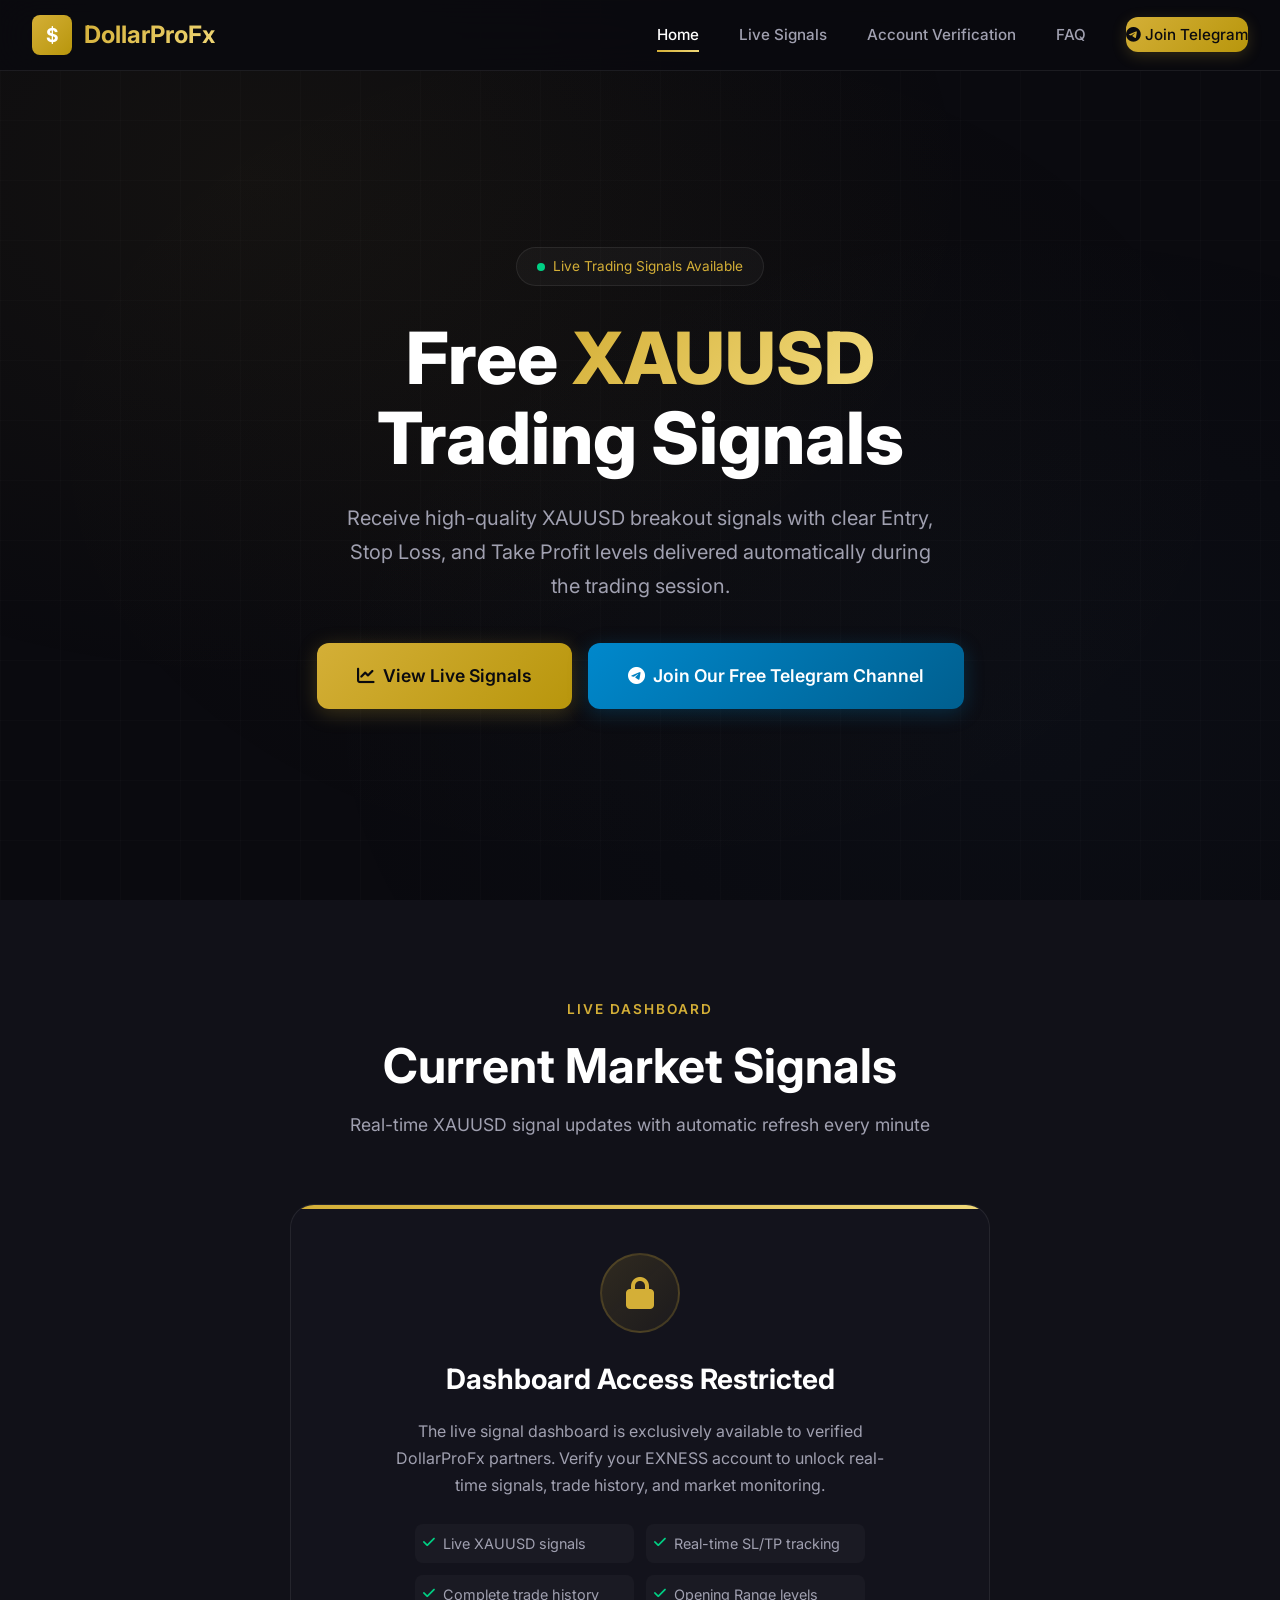
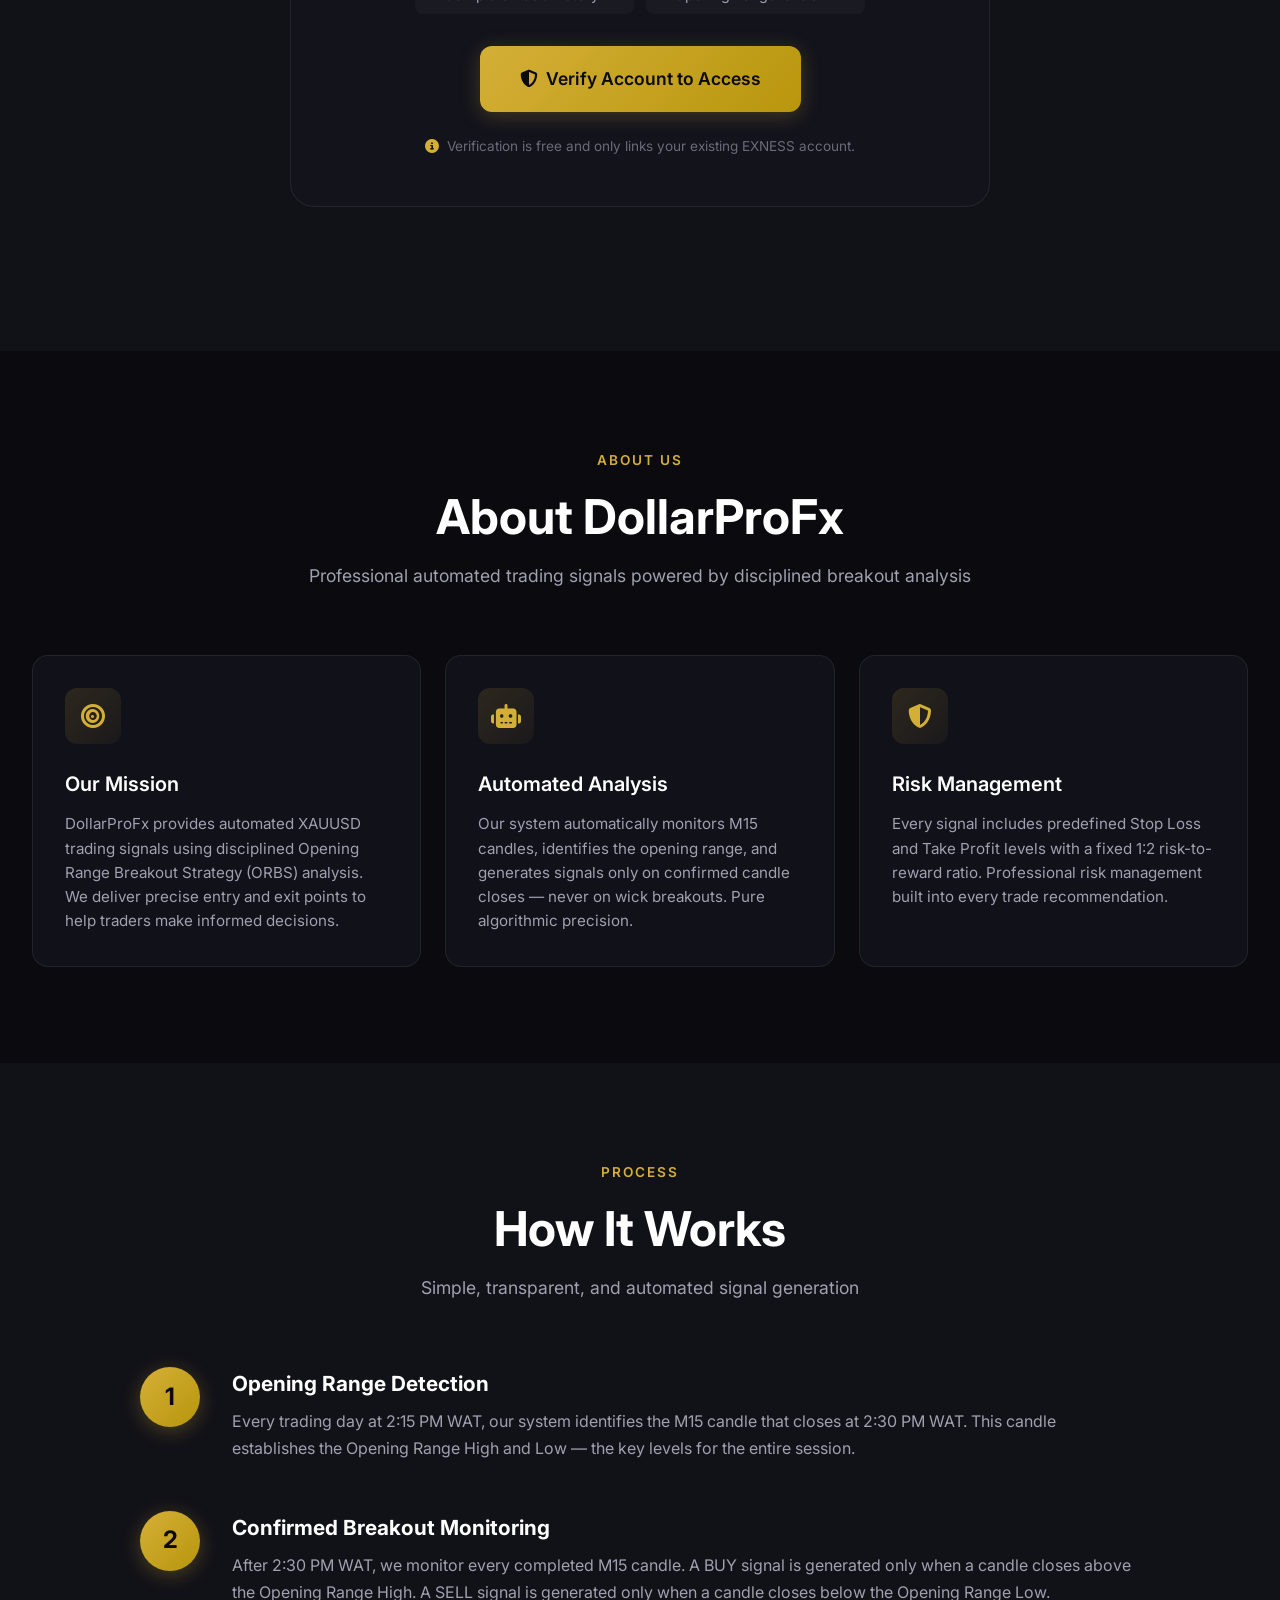
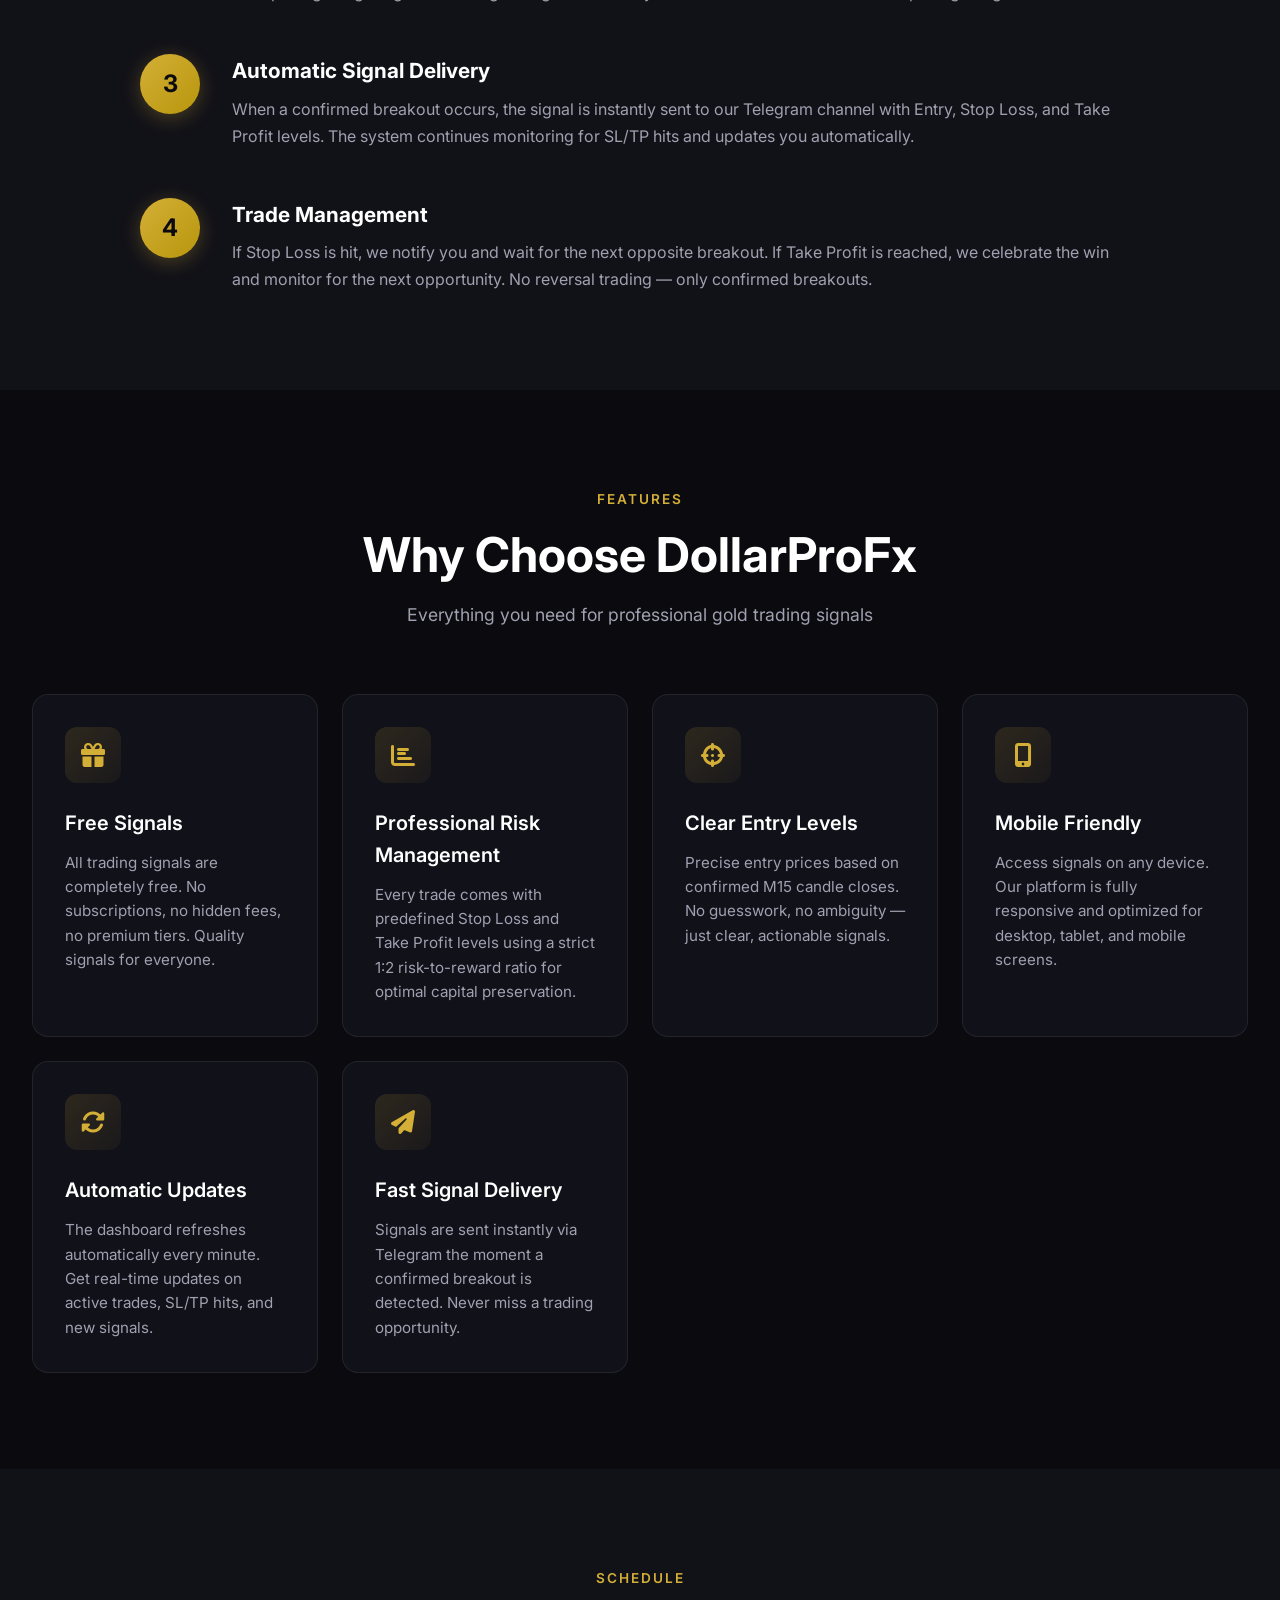
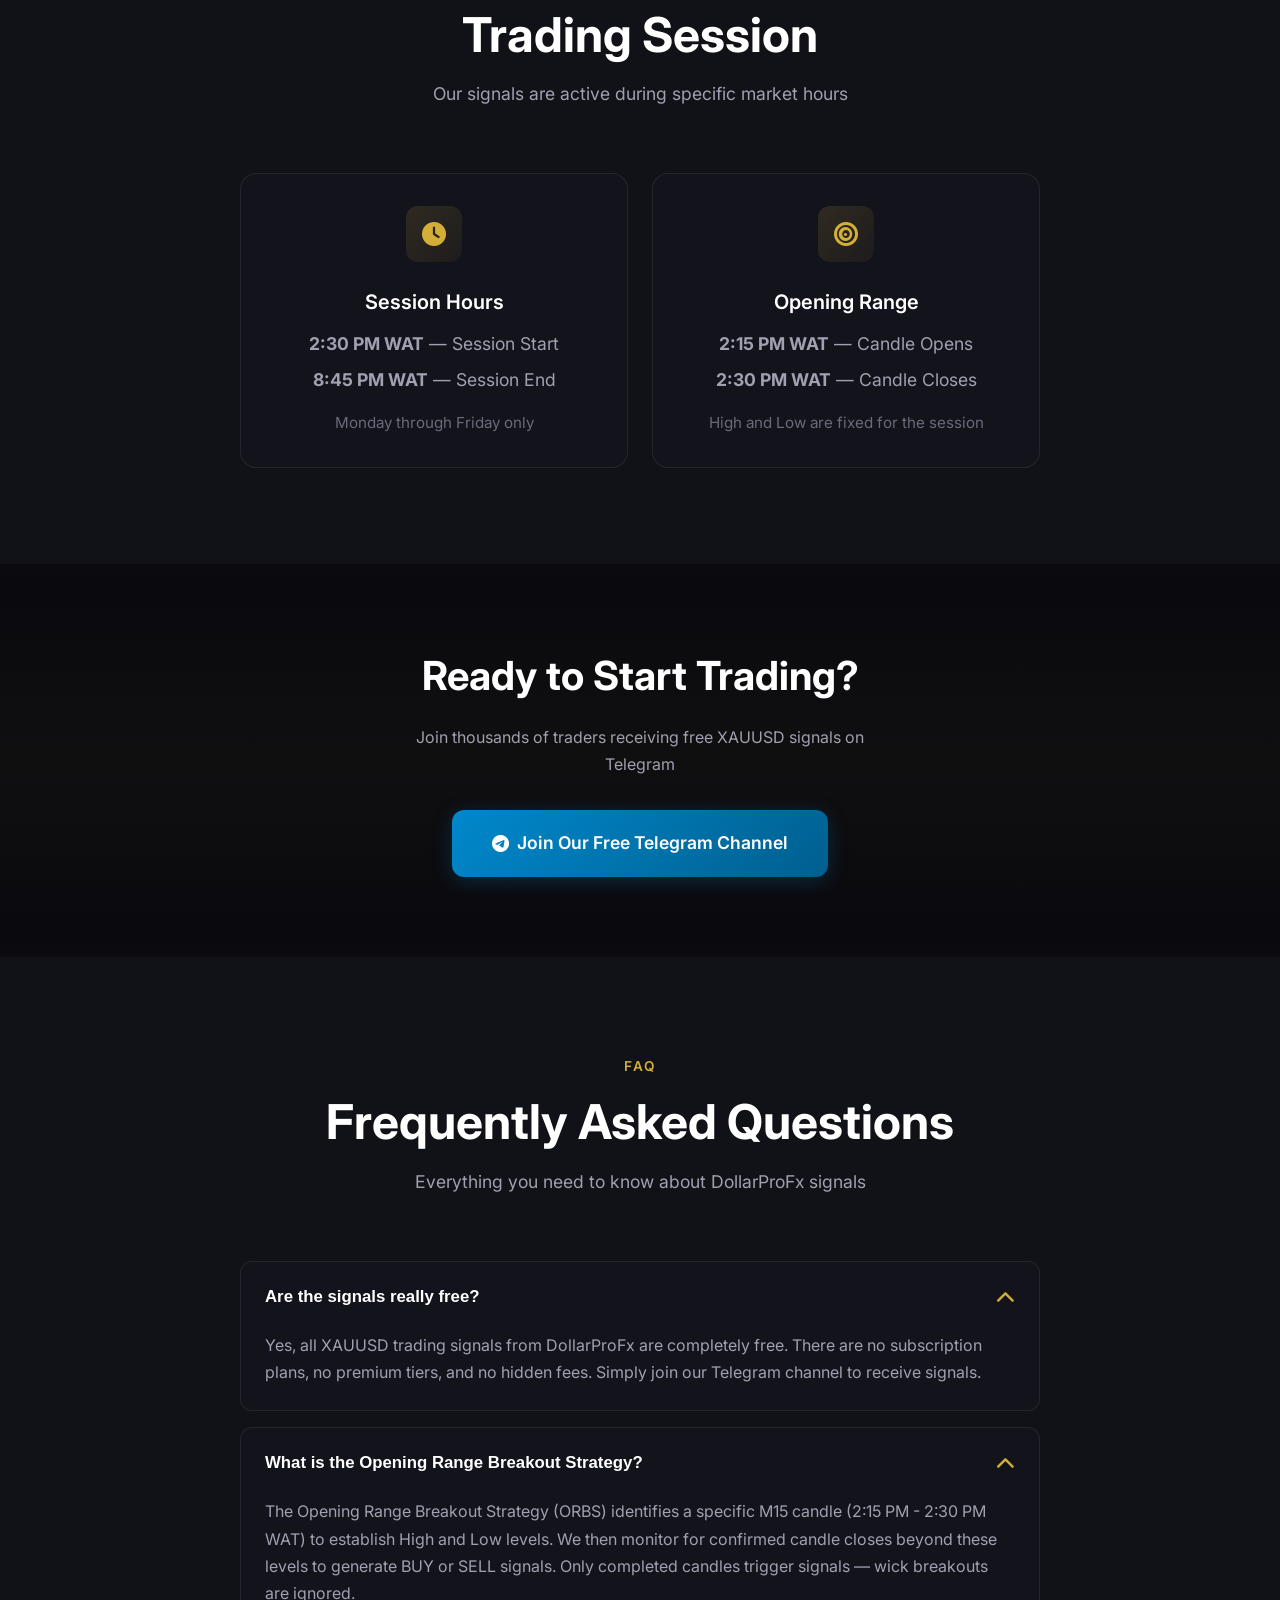
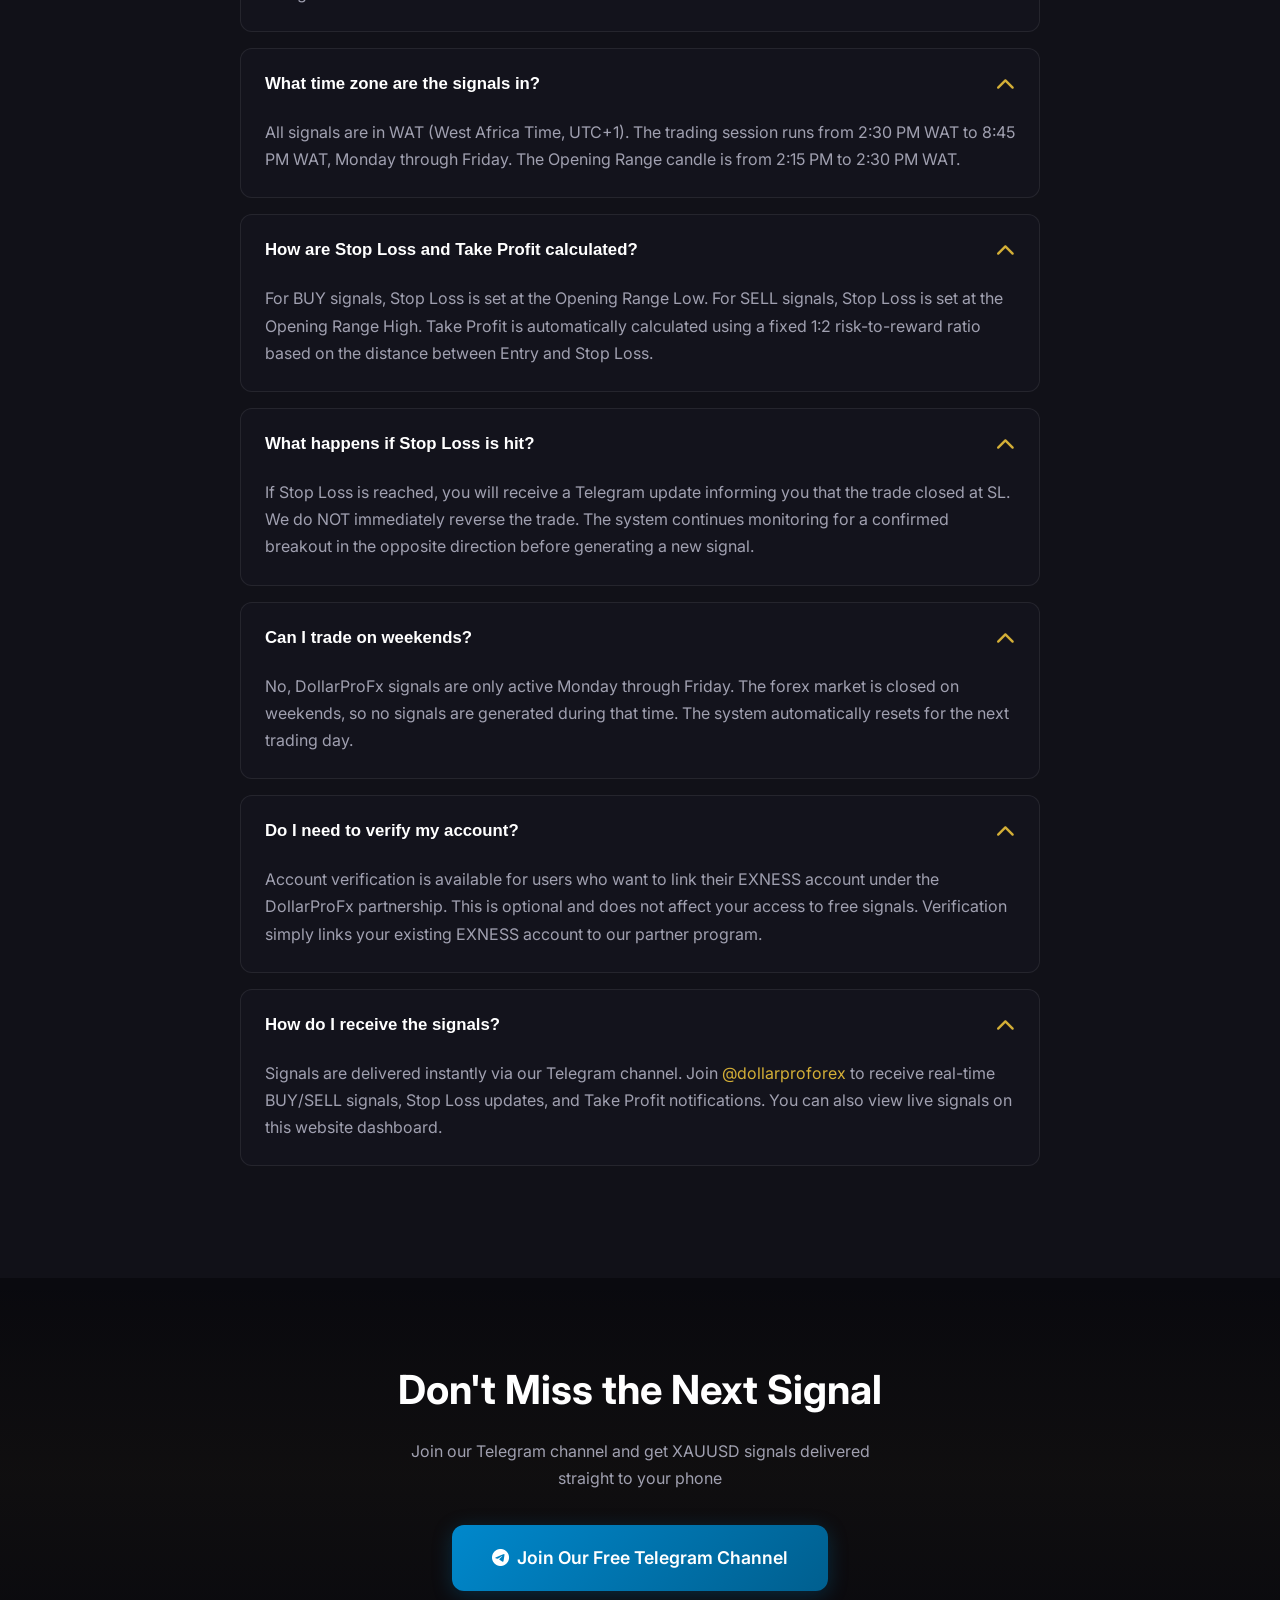
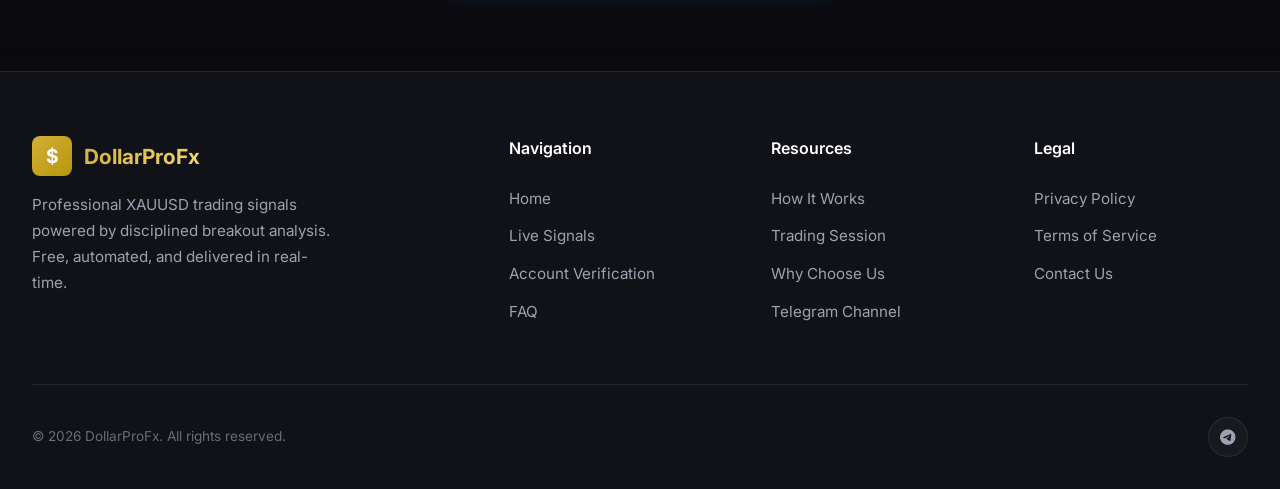
==== commit 6628989c: "Add files via upload" ====
--- a/index.html
+++ b/index.html
@@ -85,6 +85,32 @@
       <p class="section-desc">Real-time XAUUSD signal updates with automatic refresh every minute</p>
     </div>
 
+    <!-- Verification Gate -->
+    <div id="verifyGate" class="verify-gate">
+      <div class="verify-gate-content">
+        <div class="verify-gate-icon"><i class="fas fa-lock"></i></div>
+        <h3 class="verify-gate-title">Dashboard Access Restricted</h3>
+        <p class="verify-gate-text">
+          The live signal dashboard is exclusively available to verified DollarProFx partners. 
+          Verify your EXNESS account to unlock real-time signals, trade history, and market monitoring.
+        </p>
+        <div class="verify-gate-benefits">
+          <div class="verify-gate-benefit"><i class="fas fa-check"></i> Live XAUUSD signals</div>
+          <div class="verify-gate-benefit"><i class="fas fa-check"></i> Real-time SL/TP tracking</div>
+          <div class="verify-gate-benefit"><i class="fas fa-check"></i> Complete trade history</div>
+          <div class="verify-gate-benefit"><i class="fas fa-check"></i> Opening Range levels</div>
+        </div>
+        <a href="verification.html" class="btn btn-primary btn-large">
+          <i class="fas fa-shield-alt"></i> Verify Account to Access
+        </a>
+        <p class="verify-gate-note">
+          <i class="fas fa-info-circle"></i> Verification is free and only links your existing EXNESS account.
+        </p>
+      </div>
+    </div>
+
+    <!-- Actual Dashboard (hidden until verified) -->
+    <div id="dashboardContent" class="dashboard-content" style="display: none;">
     <div class="dashboard-grid">
       <!-- Main Signal Card -->
       <div class="signal-card waiting" id="signalCard">
@@ -181,6 +207,7 @@
         <span class="status-text" id="statusText">Monitoring Market...</span>
       </div>
     </div>
+    </div><!-- /dashboardContent -->
   </section>
 
   <!-- About Section -->
--- a/style.css
+++ b/style.css
@@ -1328,3 +1328,114 @@
   background: rgba(212, 175, 55, 0.3);
   color: var(--text-primary);
 }
+
+
+/* ── Verification Gate ─────────────────────────────────────────── */
+.verify-gate {
+  max-width: 700px;
+  margin: 0 auto 3rem;
+  text-align: center;
+}
+
+.verify-gate-content {
+  background: var(--bg-card);
+  border: 1px solid var(--border-glass);
+  border-radius: var(--radius-xl);
+  padding: 3rem 2.5rem;
+  position: relative;
+  overflow: hidden;
+}
+
+.verify-gate-content::before {
+  content: '';
+  position: absolute;
+  top: 0;
+  left: 0;
+  right: 0;
+  height: 4px;
+  background: linear-gradient(90deg, var(--gold-primary), var(--gold-light));
+}
+
+.verify-gate-icon {
+  width: 80px;
+  height: 80px;
+  background: linear-gradient(135deg, rgba(212, 175, 55, 0.15), rgba(212, 175, 55, 0.05));
+  border-radius: 50%;
+  display: flex;
+  align-items: center;
+  justify-content: center;
+  font-size: 2rem;
+  color: var(--gold-primary);
+  margin: 0 auto 1.5rem;
+  border: 2px solid rgba(212, 175, 55, 0.2);
+  animation: float 3s ease-in-out infinite;
+}
+
+.verify-gate-title {
+  font-size: 1.75rem;
+  font-weight: 700;
+  margin-bottom: 1rem;
+}
+
+.verify-gate-text {
+  color: var(--text-secondary);
+  font-size: 1rem;
+  line-height: 1.7;
+  max-width: 500px;
+  margin: 0 auto 1.5rem;
+}
+
+.verify-gate-benefits {
+  display: grid;
+  grid-template-columns: 1fr 1fr;
+  gap: 0.75rem;
+  max-width: 450px;
+  margin: 0 auto 2rem;
+  text-align: left;
+}
+
+.verify-gate-benefit {
+  display: flex;
+  align-items: center;
+  gap: 0.5rem;
+  color: var(--text-secondary);
+  font-size: 0.9rem;
+  padding: 0.5rem;
+  background: var(--bg-glass);
+  border-radius: var(--radius-sm);
+}
+
+.verify-gate-benefit i {
+  color: var(--buy-green);
+  font-size: 0.85rem;
+}
+
+.verify-gate-note {
+  margin-top: 1.5rem;
+  color: var(--text-muted);
+  font-size: 0.85rem;
+}
+
+.verify-gate-note i {
+  color: var(--gold-primary);
+  margin-right: 0.25rem;
+}
+
+/* Dashboard content wrapper */
+.dashboard-content {
+  animation: fadeInUp 0.5s ease;
+}
+
+@media (max-width: 768px) {
+  .verify-gate-content {
+    padding: 2rem 1.5rem;
+  }
+
+  .verify-gate-benefits {
+    grid-template-columns: 1fr;
+  }
+
+  .verify-gate-title {
+    font-size: 1.5rem;
+  }
+}
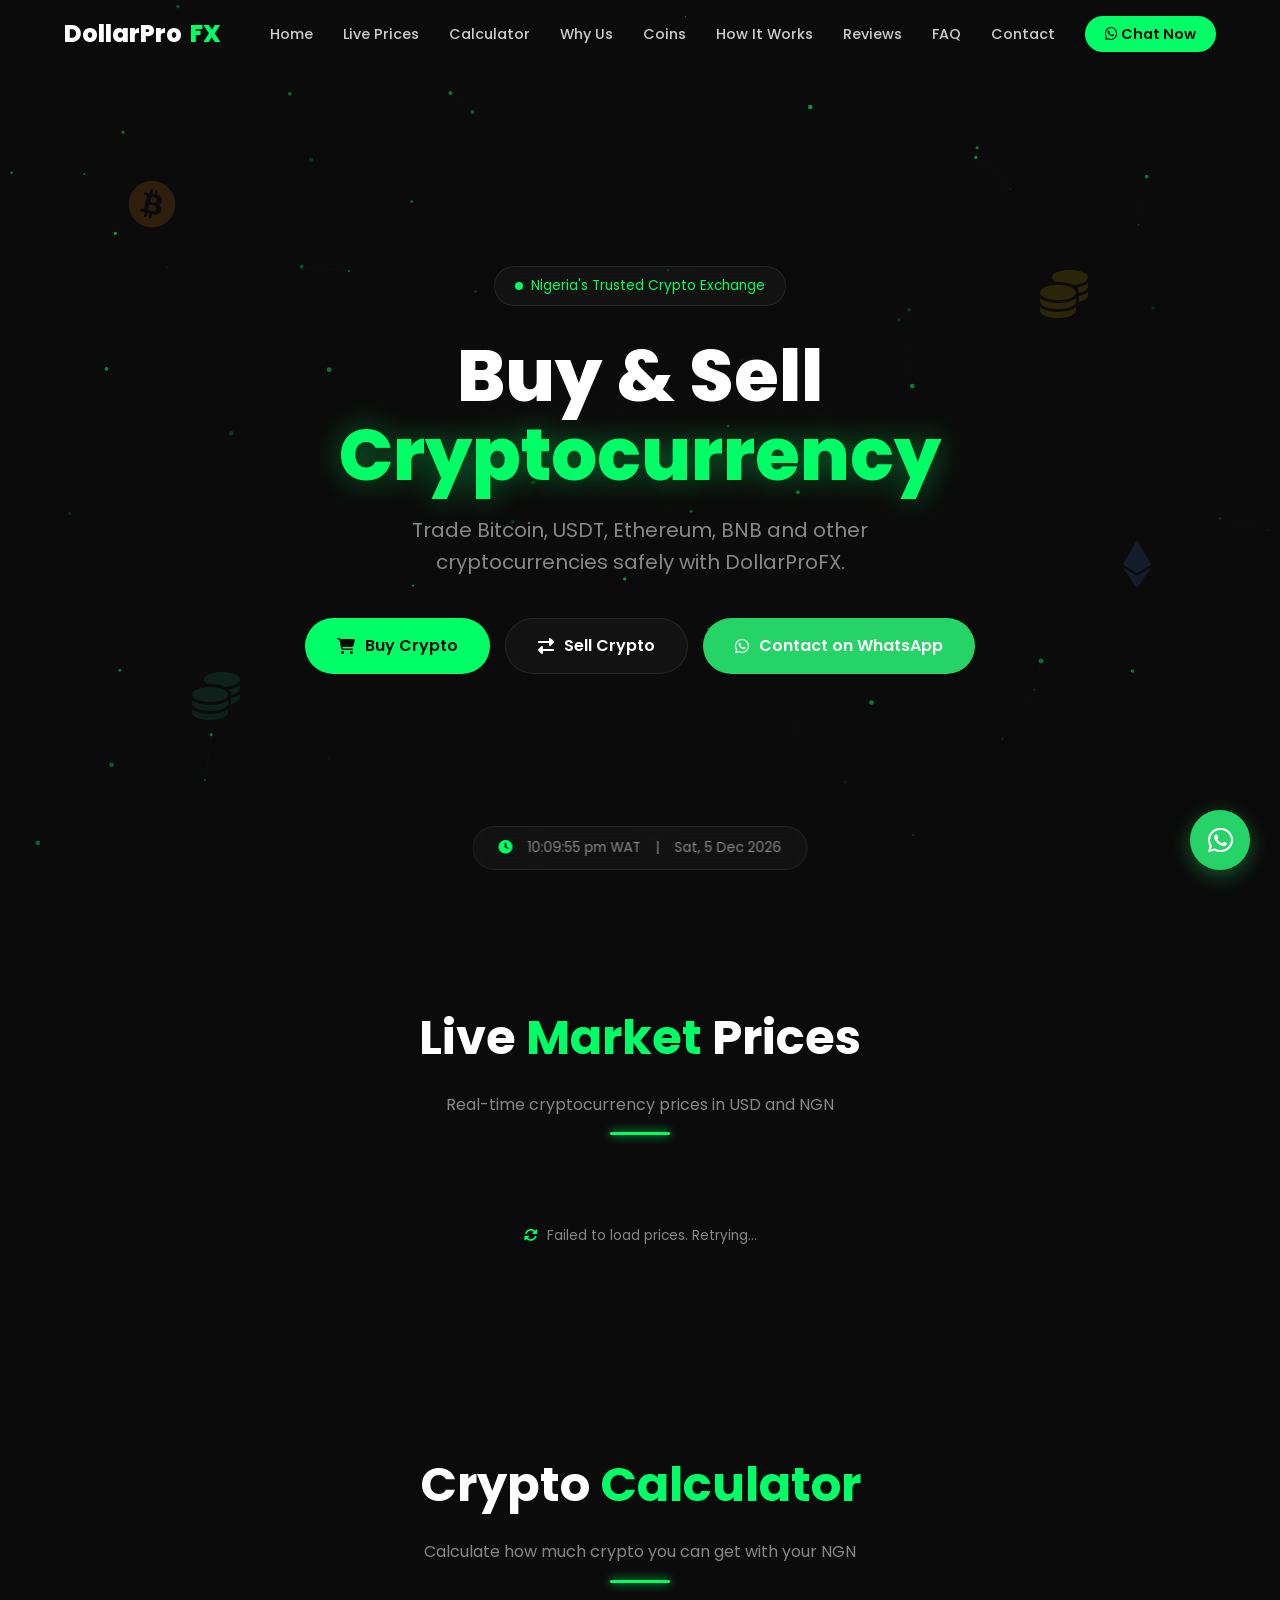
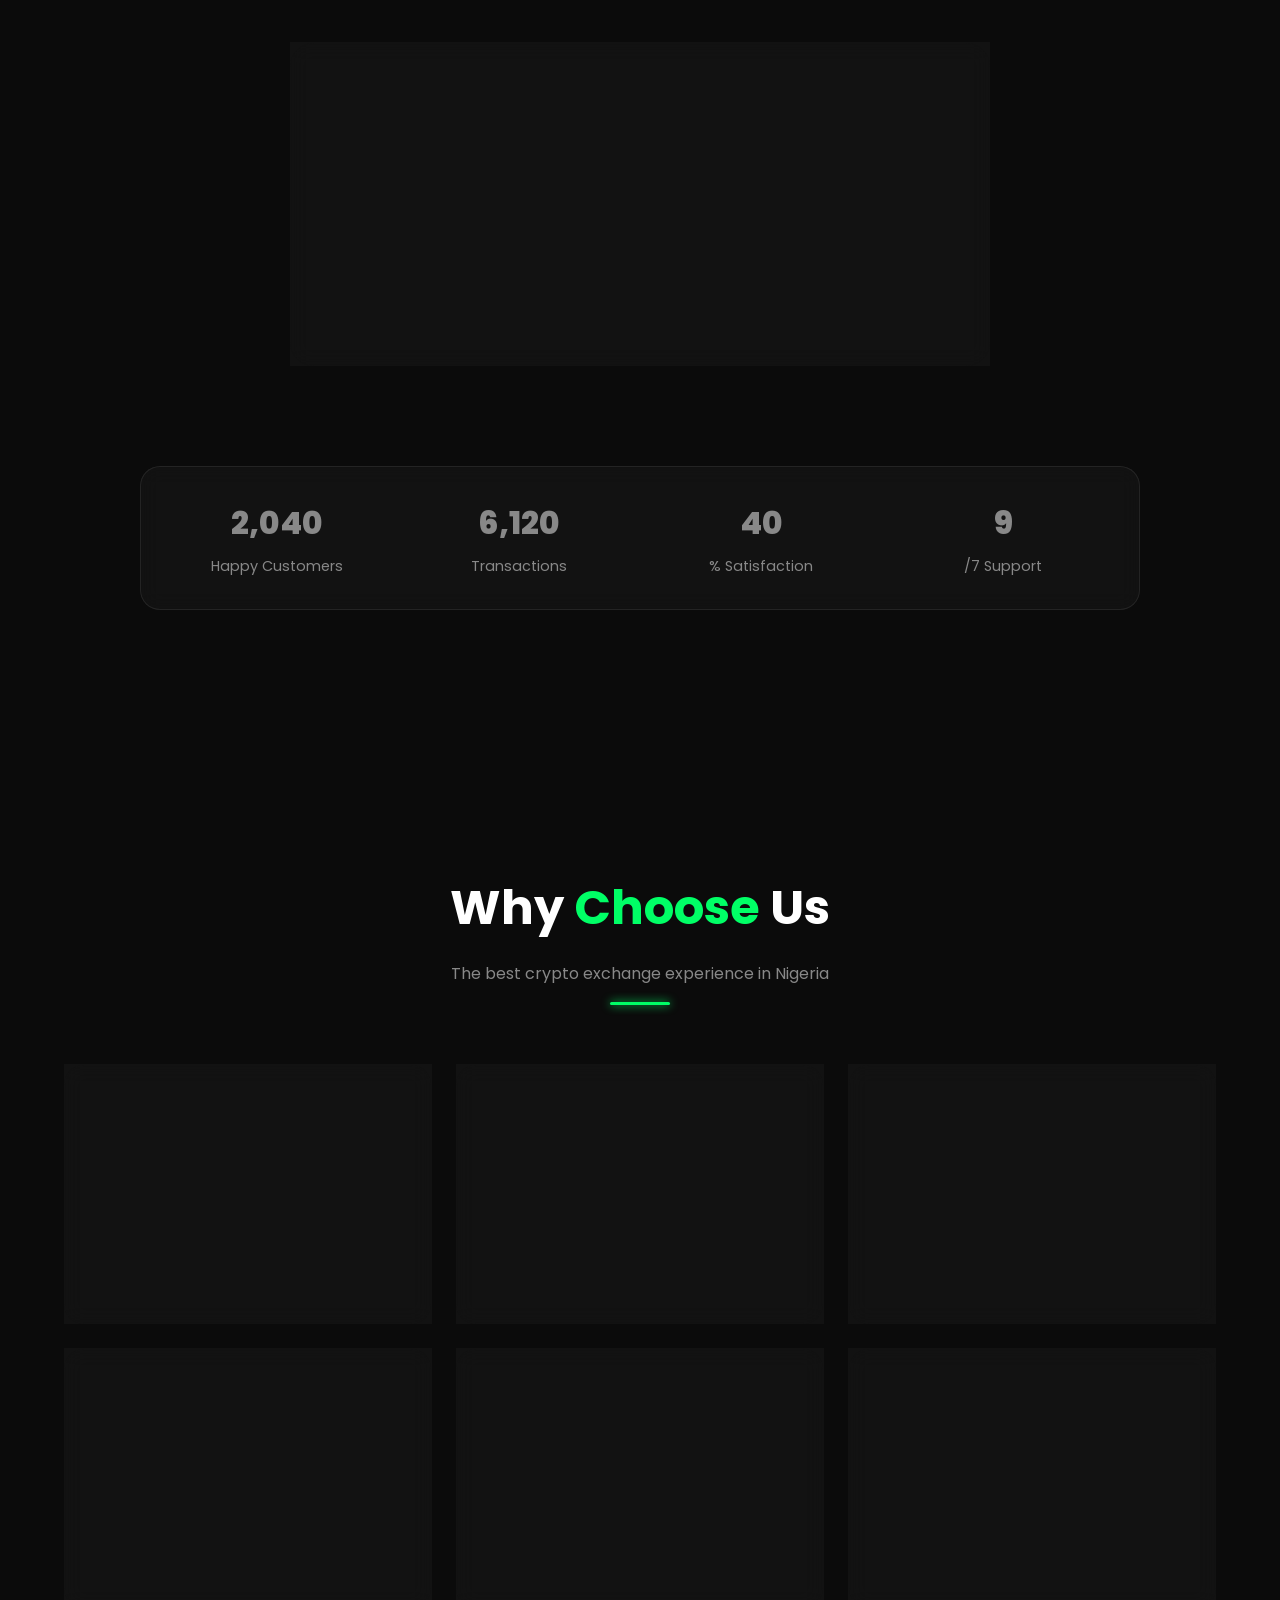
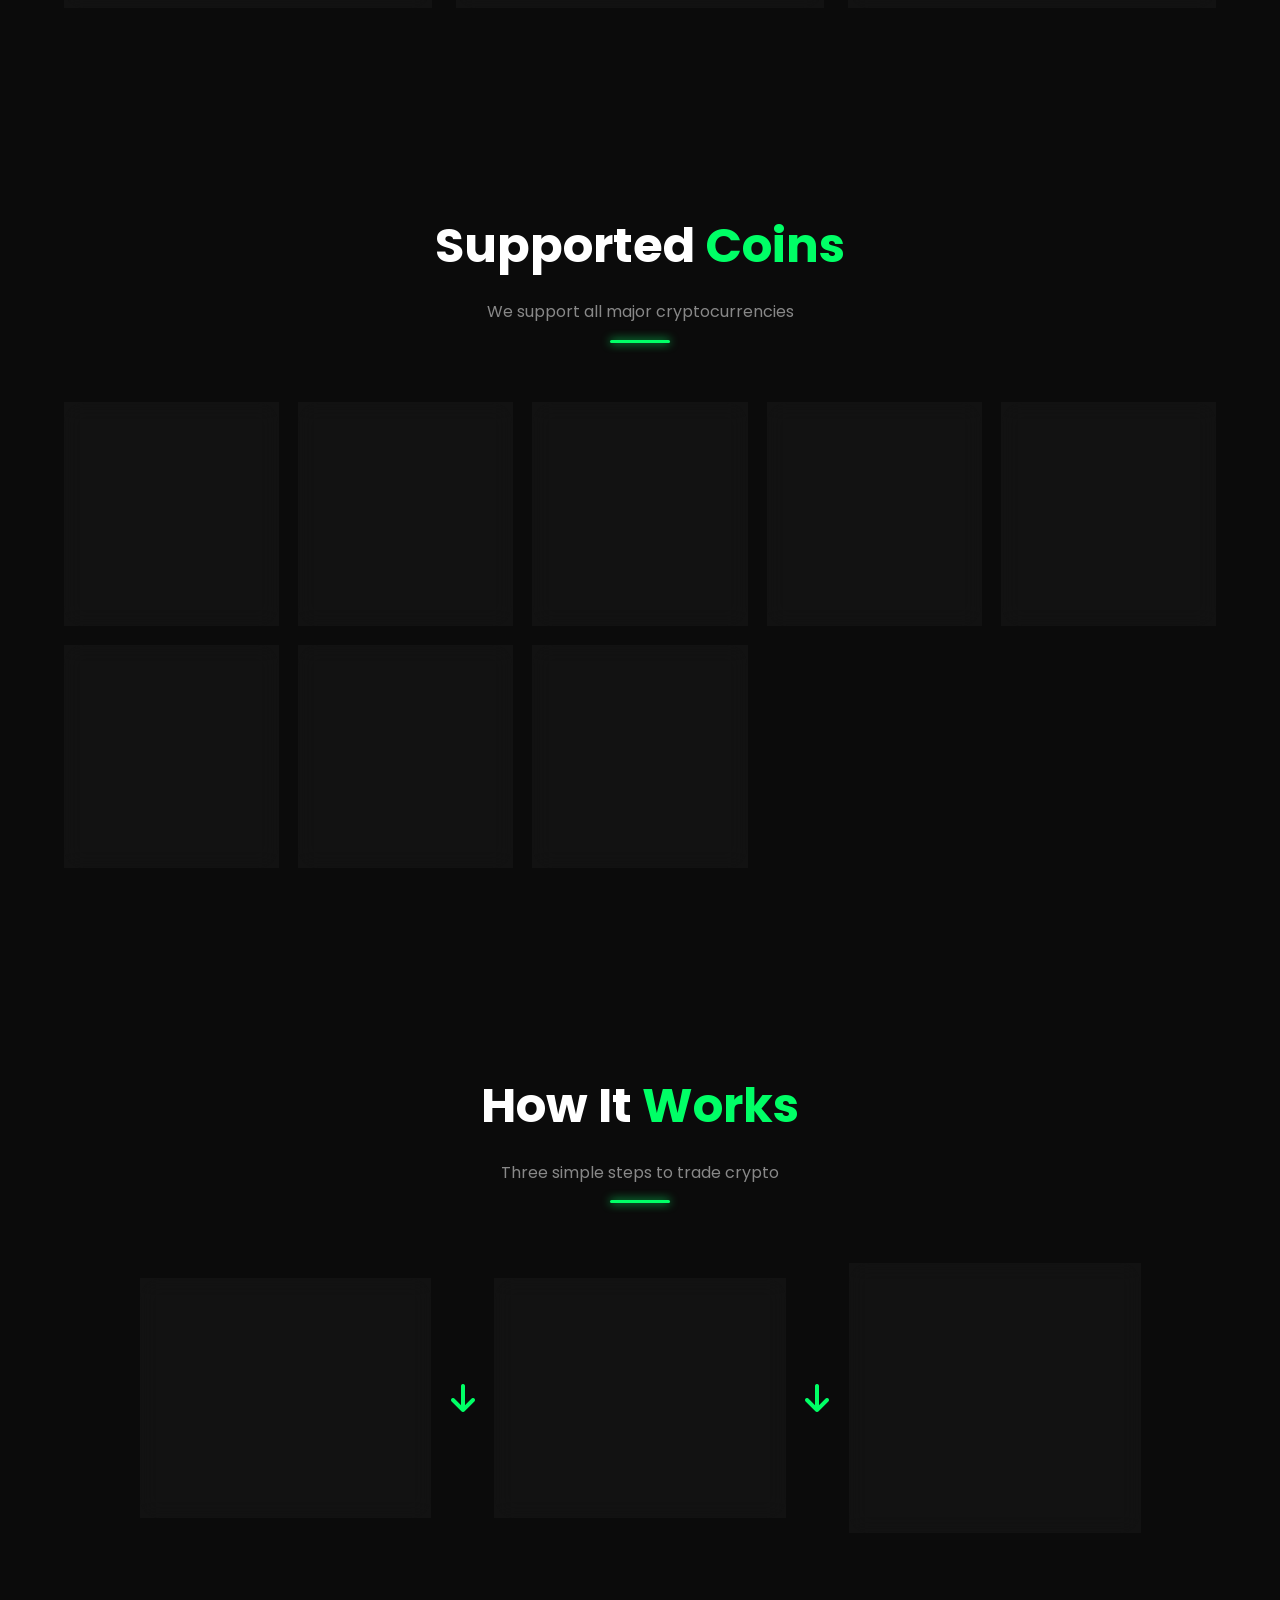
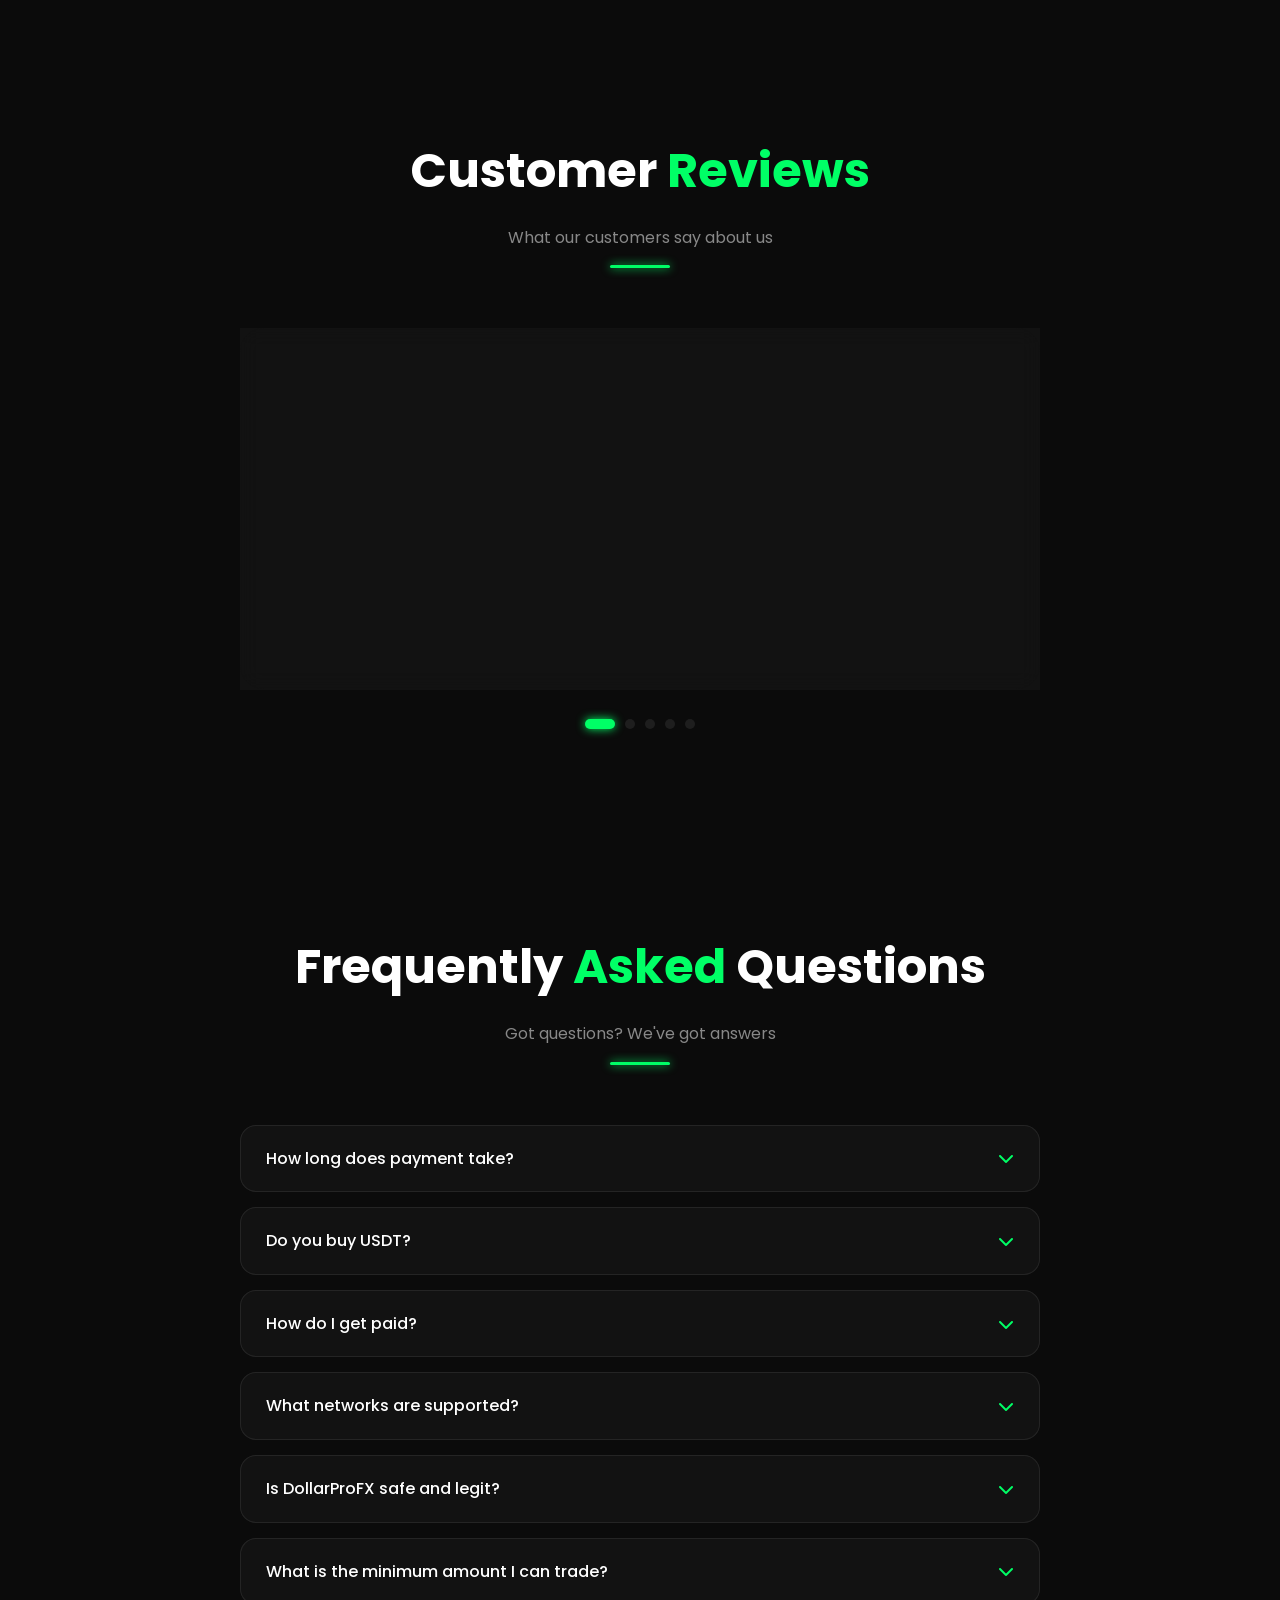
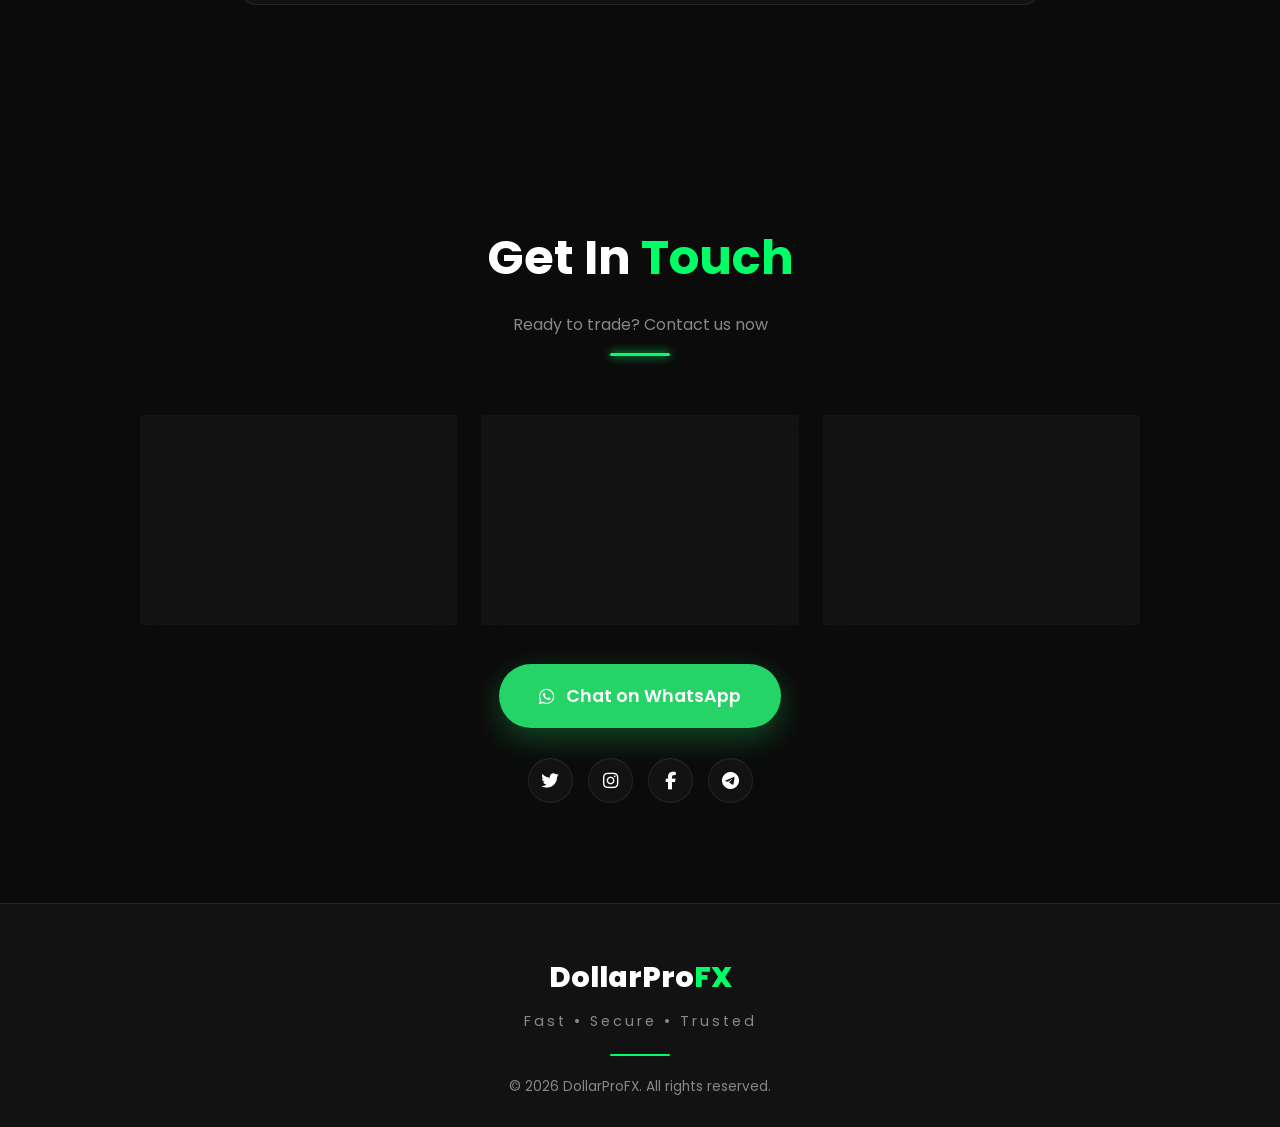
==== commit 7b3478db: "Create index.html" ====
--- a/index.html
+++ b/index.html
@@ -1,524 +1,1028 @@
 <!DOCTYPE html>
 <html lang="en">
 <head>
-  <meta charset="UTF-8">
-  <meta name="viewport" content="width=device-width, initial-scale=1.0">
-  <meta name="description" content="DollarProFx - Free XAUUSD Trading Signals with professional breakout analysis. Get clear Entry, Stop Loss, and Take Profit levels delivered to your Telegram.">
-  <meta name="keywords" content="XAUUSD, gold trading, trading signals, forex signals, breakout strategy, free signals">
-  <meta name="author" content="DollarProFx">
-  <meta name="theme-color" content="#0a0a0f">
-
-  <title>DollarProFx | Free XAUUSD Trading Signals</title>
-
-  <!-- Fonts -->
-  <link rel="preconnect" href="https://fonts.googleapis.com">
-  <link rel="preconnect" href="https://fonts.gstatic.com" crossorigin>
-  <link href="https://fonts.googleapis.com/css2?family=Inter:wght@300;400;500;600;700;800&family=JetBrains+Mono:wght@400;500;600&display=swap" rel="stylesheet">
-
-  <!-- Icons -->
-  <link rel="stylesheet" href="https://cdnjs.cloudflare.com/ajax/libs/font-awesome/6.5.1/css/all.min.css">
-
-  <!-- Styles -->
-  <link rel="stylesheet" href="style.css">
+    <meta charset="UTF-8">
+    <meta name="viewport" content="width=device-width, initial-scale=1.0">
+    <title>DollarProFX | Buy & Sell Crypto at the Best Rates</title>
+    <meta name="description" content="DollarProFX - Nigeria's trusted cryptocurrency exchange. Buy and sell Bitcoin, USDT, Ethereum, BNB and more at the best rates. Fast, secure, and reliable.">
+    <meta name="keywords" content="cryptocurrency exchange Nigeria, buy Bitcoin Nigeria, sell USDT, crypto trading, DollarProFX, Bitcoin to Naira, USDT to Naira">
+    <meta name="author" content="DollarProFX">
+    <meta name="robots" content="index, follow">
+    <meta property="og:title" content="DollarProFX | Buy & Sell Crypto at the Best Rates">
+    <meta property="og:description" content="Nigeria's trusted cryptocurrency exchange. Trade Bitcoin, USDT, Ethereum, BNB safely with DollarProFX.">
+    <meta property="og:type" content="website">
+    <meta property="og:url" content="https://dollarprofx.com">
+    <meta property="og:image" content="https://dollarprofx.com/og-image.jpg">
+    <meta name="twitter:card" content="summary_large_image">
+    <meta name="twitter:title" content="DollarProFX | Buy & Sell Crypto at the Best Rates">
+    <meta name="twitter:description" content="Nigeria's trusted cryptocurrency exchange. Trade Bitcoin, USDT, Ethereum, BNB safely with DollarProFX.">
+    <meta name="twitter:image" content="https://dollarprofx.com/twitter-image.jpg">
+    <link rel="icon" href="data:image/svg+xml,<svg xmlns='http://www.w3.org/2000/svg' viewBox='0 0 100 100'><text y='.9em' font-size='90'>💎</text></svg>">
+    <link rel="preconnect" href="https://fonts.googleapis.com">
+    <link rel="preconnect" href="https://fonts.gstatic.com" crossorigin>
+    <link href="https://fonts.googleapis.com/css2?family=Poppins:wght@300;400;500;600;700;800;900&display=swap" rel="stylesheet">
+    <link rel="stylesheet" href="https://cdnjs.cloudflare.com/ajax/libs/font-awesome/6.5.1/css/all.min.css">
+
+    <style>
+        :root {
+            --black: #0B0B0B;
+            --black-light: #121212;
+            --black-lighter: #1A1A1A;
+            --neon-green: #00FF66;
+            --neon-green-dim: rgba(0, 255, 102, 0.15);
+            --neon-green-glow: rgba(0, 255, 102, 0.4);
+            --gold: #FFD700;
+            --white: #FFFFFF;
+            --gray: #888888;
+            --gray-light: #CCCCCC;
+            --red: #FF4444;
+            --glass: rgba(255, 255, 255, 0.03);
+            --glass-border: rgba(255, 255, 255, 0.08);
+            --font: 'Poppins', sans-serif;
+        }
+        * { margin: 0; padding: 0; box-sizing: border-box; }
+        html { scroll-behavior: smooth; font-size: 16px; }
+        body { font-family: var(--font); background: var(--black); color: var(--white); overflow-x: hidden; line-height: 1.6; }
+        ::selection { background: var(--neon-green); color: var(--black); }
+        ::-webkit-scrollbar { width: 8px; }
+        ::-webkit-scrollbar-track { background: var(--black); }
+        ::-webkit-scrollbar-thumb { background: var(--neon-green); border-radius: 4px; }
+
+        /* Loading Screen */
+        #loading-screen { position: fixed; inset: 0; background: var(--black); z-index: 99999; display: flex; flex-direction: column; align-items: center; justify-content: center; transition: opacity 0.8s ease, visibility 0.8s ease; }
+        #loading-screen.hidden { opacity: 0; visibility: hidden; pointer-events: none; }
+        .loader-logo { font-size: 3rem; font-weight: 800; color: var(--neon-green); text-shadow: 0 0 30px var(--neon-green-glow); animation: loaderPulse 1.5s ease-in-out infinite; }
+        .loader-bar { width: 200px; height: 3px; background: var(--black-lighter); border-radius: 3px; margin-top: 20px; overflow: hidden; }
+        .loader-bar-inner { width: 0%; height: 100%; background: var(--neon-green); border-radius: 3px; animation: loaderFill 2s ease forwards; box-shadow: 0 0 10px var(--neon-green); }
+        @keyframes loaderPulse { 0%, 100% { opacity: 1; transform: scale(1); } 50% { opacity: 0.7; transform: scale(1.05); } }
+        @keyframes loaderFill { 0% { width: 0%; } 100% { width: 100%; } }
+
+        /* Particles */
+        #particles-canvas { position: fixed; top: 0; left: 0; width: 100%; height: 100%; z-index: 0; pointer-events: none; }
+
+        /* Navigation */
+        nav { position: fixed; top: 0; left: 0; width: 100%; z-index: 1000; padding: 15px 5%; display: flex; align-items: center; justify-content: space-between; transition: all 0.4s ease; background: transparent; }
+        nav.scrolled { background: rgba(11, 11, 11, 0.85); backdrop-filter: blur(20px); -webkit-backdrop-filter: blur(20px); border-bottom: 1px solid var(--glass-border); padding: 10px 5%; }
+        .nav-logo { font-size: 1.5rem; font-weight: 800; color: var(--white); text-decoration: none; display: flex; align-items: center; gap: 8px; }
+        .nav-logo span { color: var(--neon-green); }
+        .nav-links { display: flex; align-items: center; gap: 30px; list-style: none; }
+        .nav-links a { color: var(--gray-light); text-decoration: none; font-weight: 500; font-size: 0.9rem; transition: color 0.3s ease; position: relative; }
+        .nav-links a::after { content: ''; position: absolute; bottom: -5px; left: 0; width: 0; height: 2px; background: var(--neon-green); transition: width 0.3s ease; }
+        .nav-links a:hover { color: var(--neon-green); }
+        .nav-links a:hover::after { width: 100%; }
+        .nav-cta { background: var(--neon-green); color: var(--black) !important; padding: 8px 20px; border-radius: 50px; font-weight: 600 !important; transition: all 0.3s ease !important; }
+        .nav-cta:hover { box-shadow: 0 0 20px var(--neon-green-glow); transform: translateY(-2px); }
+        .nav-cta::after { display: none !important; }
+        .hamburger { display: none; flex-direction: column; gap: 5px; cursor: pointer; z-index: 1001; }
+        .hamburger span { width: 25px; height: 2px; background: var(--white); transition: all 0.3s ease; }
+        .hamburger.active span:nth-child(1) { transform: rotate(45deg) translate(5px, 5px); }
+        .hamburger.active span:nth-child(2) { opacity: 0; }
+        .hamburger.active span:nth-child(3) { transform: rotate(-45deg) translate(5px, -5px); }
+
+        /* Hero */
+        .hero { min-height: 100vh; display: flex; align-items: center; justify-content: center; position: relative; padding: 120px 5% 80px; overflow: hidden; }
+        .hero-content { text-align: center; max-width: 900px; z-index: 2; position: relative; }
+        .hero-badge { display: inline-flex; align-items: center; gap: 8px; background: var(--glass); border: 1px solid var(--glass-border); padding: 8px 20px; border-radius: 50px; font-size: 0.85rem; color: var(--neon-green); margin-bottom: 30px; backdrop-filter: blur(10px); animation: fadeInDown 1s ease; }
+        .hero-badge .pulse-dot { width: 8px; height: 8px; background: var(--neon-green); border-radius: 50%; animation: pulse 2s ease-in-out infinite; }
+        @keyframes pulse { 0%, 100% { opacity: 1; transform: scale(1); } 50% { opacity: 0.5; transform: scale(1.2); } }
+        .hero h1 { font-size: clamp(2.5rem, 6vw, 4.5rem); font-weight: 800; line-height: 1.1; margin-bottom: 20px; animation: fadeInUp 1s ease 0.2s both; }
+        .hero h1 .typing-text { color: var(--neon-green); text-shadow: 0 0 30px var(--neon-green-glow); }
+        .hero p { font-size: clamp(1rem, 2vw, 1.25rem); color: var(--gray); max-width: 600px; margin: 0 auto 40px; animation: fadeInUp 1s ease 0.4s both; }
+        .hero-buttons { display: flex; gap: 15px; justify-content: center; flex-wrap: wrap; animation: fadeInUp 1s ease 0.6s both; }
+        .btn { display: inline-flex; align-items: center; gap: 10px; padding: 14px 32px; border-radius: 50px; font-weight: 600; font-size: 1rem; text-decoration: none; transition: all 0.3s ease; cursor: pointer; border: none; font-family: var(--font); }
+        .btn-primary { background: var(--neon-green); color: var(--black); }
+        .btn-primary:hover { box-shadow: 0 0 30px var(--neon-green-glow), 0 0 60px rgba(0, 255, 102, 0.2); transform: translateY(-3px); }
+        .btn-secondary { background: var(--glass); color: var(--white); border: 1px solid var(--glass-border); backdrop-filter: blur(10px); }
+        .btn-secondary:hover { border-color: var(--neon-green); box-shadow: 0 0 20px var(--neon-green-glow); transform: translateY(-3px); }
+        .btn-whatsapp { background: #25D366; color: var(--white); }
+        .btn-whatsapp:hover { box-shadow: 0 0 30px rgba(37, 211, 102, 0.4); transform: translateY(-3px); }
+        .floating-icon { position: absolute; font-size: 3rem; opacity: 0.15; animation: float 6s ease-in-out infinite; z-index: 1; }
+        .floating-icon.btc { top: 20%; left: 10%; animation-delay: 0s; color: #F7931A; }
+        .floating-icon.eth { top: 60%; right: 10%; animation-delay: 2s; color: #627EEA; }
+        .floating-icon.usdt { bottom: 20%; left: 15%; animation-delay: 4s; color: #26A17B; }
+        .floating-icon.bnb { top: 30%; right: 15%; animation-delay: 1s; color: #F0B90B; }
+        @keyframes float { 0%, 100% { transform: translateY(0) rotate(0deg); } 50% { transform: translateY(-30px) rotate(10deg); } }
+        .live-time { position: absolute; bottom: 30px; left: 50%; transform: translateX(-50%); display: flex; align-items: center; gap: 15px; background: var(--glass); border: 1px solid var(--glass-border); padding: 10px 25px; border-radius: 50px; backdrop-filter: blur(10px); font-size: 0.85rem; color: var(--gray); z-index: 2; }
+        .live-time i { color: var(--neon-green); }
+
+        /* Sections */
+        section { padding: 100px 5%; position: relative; z-index: 1; }
+        .section-header { text-align: center; margin-bottom: 60px; }
+        .section-header h2 { font-size: clamp(2rem, 4vw, 3rem); font-weight: 700; margin-bottom: 15px; }
+        .section-header h2 span { color: var(--neon-green); }
+        .section-header p { color: var(--gray); max-width: 500px; margin: 0 auto; }
+        .section-line { width: 60px; height: 3px; background: var(--neon-green); margin: 15px auto 0; border-radius: 3px; box-shadow: 0 0 10px var(--neon-green); }
+
+        /* Prices */
+        .prices-grid { display: grid; grid-template-columns: repeat(auto-fit, minmax(250px, 1fr)); gap: 25px; max-width: 1200px; margin: 0 auto; }
+        .price-card { background: var(--glass); border: 1px solid var(--glass-border); border-radius: 20px; padding: 30px; backdrop-filter: blur(10px); transition: all 0.4s ease; position: relative; overflow: hidden; }
+        .price-card::before { content: ''; position: absolute; top: 0; left: 0; width: 100%; height: 3px; background: var(--neon-green); transform: scaleX(0); transform-origin: left; transition: transform 0.4s ease; }
+        .price-card:hover::before { transform: scaleX(1); }
+        .price-card:hover { border-color: var(--neon-green); box-shadow: 0 0 30px var(--neon-green-dim); transform: translateY(-5px); }
+        .price-card-header { display: flex; align-items: center; gap: 12px; margin-bottom: 20px; }
+        .price-card-icon { width: 50px; height: 50px; border-radius: 12px; display: flex; align-items: center; justify-content: center; font-size: 1.5rem; }
+        .price-card-icon.btc { background: rgba(247, 147, 26, 0.15); color: #F7931A; }
+        .price-card-icon.eth { background: rgba(98, 126, 234, 0.15); color: #627EEA; }
+        .price-card-icon.usdt { background: rgba(38, 161, 123, 0.15); color: #26A17B; }
+        .price-card-icon.bnb { background: rgba(240, 185, 11, 0.15); color: #F0B90B; }
+        .price-card-name { font-weight: 600; font-size: 1.1rem; }
+        .price-card-symbol { font-size: 0.8rem; color: var(--gray); }
+        .price-value { font-size: 1.5rem; font-weight: 700; margin-bottom: 5px; }
+        .price-ngn { font-size: 1.1rem; color: var(--gray); }
+        .price-change { display: inline-flex; align-items: center; gap: 5px; font-size: 0.85rem; font-weight: 600; padding: 4px 10px; border-radius: 20px; margin-top: 10px; }
+        .price-change.up { background: rgba(0, 255, 102, 0.1); color: var(--neon-green); }
+        .price-change.down { background: rgba(255, 68, 68, 0.1); color: var(--red); }
+        .last-updated { text-align: center; margin-top: 30px; color: var(--gray); font-size: 0.85rem; }
+        .last-updated i { color: var(--neon-green); margin-right: 5px; }
+
+        /* Calculator */
+        .calculator-container { max-width: 700px; margin: 0 auto; background: var(--glass); border: 1px solid var(--glass-border); border-radius: 24px; padding: 40px; backdrop-filter: blur(10px); }
+        .calc-input-group { margin-bottom: 25px; }
+        .calc-input-group label { display: block; margin-bottom: 10px; font-weight: 500; color: var(--gray-light); }
+        .calc-input-wrapper { position: relative; }
+        .calc-input-wrapper i { position: absolute; left: 18px; top: 50%; transform: translateY(-50%); color: var(--neon-green); }
+        .calc-input { width: 100%; padding: 15px 15px 15px 50px; background: var(--black-lighter); border: 1px solid var(--glass-border); border-radius: 12px; color: var(--white); font-size: 1.1rem; font-family: var(--font); transition: all 0.3s ease; }
+        .calc-input:focus { outline: none; border-color: var(--neon-green); box-shadow: 0 0 15px var(--neon-green-dim); }
+        .calc-select { width: 100%; padding: 15px; background: var(--black-lighter); border: 1px solid var(--glass-border); border-radius: 12px; color: var(--white); font-size: 1rem; font-family: var(--font); cursor: pointer; transition: all 0.3s ease; }
+        .calc-select:focus { outline: none; border-color: var(--neon-green); }
+        .calc-results { display: grid; grid-template-columns: repeat(2, 1fr); gap: 15px; margin-top: 30px; }
+        .calc-result-item { background: var(--black-lighter); border: 1px solid var(--glass-border); border-radius: 12px; padding: 20px; text-align: center; transition: all 0.3s ease; }
+        .calc-result-item:hover { border-color: var(--neon-green); transform: translateY(-3px); }
+        .calc-result-item .coin-name { font-size: 0.85rem; color: var(--gray); margin-bottom: 5px; }
+        .calc-result-item .coin-value { font-size: 1.3rem; font-weight: 700; color: var(--neon-green); }
+
+        /* Features */
+        .features-grid { display: grid; grid-template-columns: repeat(auto-fit, minmax(300px, 1fr)); gap: 25px; max-width: 1200px; margin: 0 auto; }
+        .feature-card { background: var(--glass); border: 1px solid var(--glass-border); border-radius: 20px; padding: 40px 30px; text-align: center; backdrop-filter: blur(10px); transition: all 0.4s ease; position: relative; overflow: hidden; }
+        .feature-card::after { content: ''; position: absolute; top: -50%; left: -50%; width: 200%; height: 200%; background: radial-gradient(circle, var(--neon-green-dim) 0%, transparent 70%); opacity: 0; transition: opacity 0.4s ease; pointer-events: none; }
+        .feature-card:hover::after { opacity: 1; }
+        .feature-card:hover { border-color: var(--neon-green); transform: translateY(-8px); box-shadow: 0 20px 40px rgba(0, 0, 0, 0.3), 0 0 30px var(--neon-green-dim); }
+        .feature-icon { width: 70px; height: 70px; border-radius: 20px; display: flex; align-items: center; justify-content: center; margin: 0 auto 20px; font-size: 1.8rem; background: var(--neon-green-dim); color: var(--neon-green); position: relative; z-index: 1; transition: all 0.4s ease; }
+        .feature-card:hover .feature-icon { box-shadow: 0 0 30px var(--neon-green-glow); transform: scale(1.1); }
+        .feature-card h3 { font-size: 1.2rem; font-weight: 600; margin-bottom: 10px; position: relative; z-index: 1; }
+        .feature-card p { color: var(--gray); font-size: 0.9rem; position: relative; z-index: 1; }
+
+        /* Coins */
+        .coins-grid { display: grid; grid-template-columns: repeat(auto-fit, minmax(200px, 1fr)); gap: 20px; max-width: 1200px; margin: 0 auto; }
+        .coin-card { background: var(--glass); border: 1px solid var(--glass-border); border-radius: 20px; padding: 35px 20px; text-align: center; backdrop-filter: blur(10px); transition: all 0.4s ease; cursor: pointer; }
+        .coin-card:hover { border-color: var(--neon-green); box-shadow: 0 0 40px var(--neon-green-dim); transform: translateY(-8px) scale(1.02); }
+        .coin-card-icon { font-size: 3rem; margin-bottom: 15px; transition: all 0.4s ease; }
+        .coin-card:hover .coin-card-icon { transform: scale(1.2); filter: drop-shadow(0 0 15px var(--neon-green-glow)); }
+        .coin-card h4 { font-size: 1.1rem; font-weight: 600; margin-bottom: 5px; }
+        .coin-card span { font-size: 0.8rem; color: var(--gray); }
+
+        /* Steps */
+        .steps-container { display: flex; align-items: center; justify-content: center; gap: 20px; flex-wrap: wrap; max-width: 1000px; margin: 0 auto; }
+        .step-card { background: var(--glass); border: 1px solid var(--glass-border); border-radius: 20px; padding: 40px 30px; text-align: center; min-width: 250px; flex: 1; max-width: 300px; backdrop-filter: blur(10px); transition: all 0.4s ease; position: relative; }
+        .step-card:hover { border-color: var(--neon-green); transform: translateY(-5px); }
+        .step-number { width: 50px; height: 50px; border-radius: 50%; background: var(--neon-green); color: var(--black); display: flex; align-items: center; justify-content: center; font-weight: 700; font-size: 1.2rem; margin: 0 auto 20px; box-shadow: 0 0 20px var(--neon-green-glow); }
+        .step-card h3 { font-size: 1.2rem; margin-bottom: 10px; }
+        .step-card p { color: var(--gray); font-size: 0.9rem; }
+        .step-arrow { font-size: 2rem; color: var(--neon-green); animation: bounceDown 2s ease-in-out infinite; }
+        @keyframes bounceDown { 0%, 100% { transform: translateY(0); } 50% { transform: translateY(10px); } }
+
+        /* Testimonials */
+        .testimonials-container { max-width: 800px; margin: 0 auto; position: relative; }
+        .testimonial-slide { display: none; animation: fadeIn 0.5s ease; }
+        .testimonial-slide.active { display: block; }
+        .testimonial-card { background: var(--glass); border: 1px solid var(--glass-border); border-radius: 24px; padding: 50px 40px; text-align: center; backdrop-filter: blur(10px); }
+        .testimonial-stars { color: var(--gold); font-size: 1.2rem; margin-bottom: 20px; }
+        .testimonial-text { font-size: 1.1rem; font-style: italic; color: var(--gray-light); margin-bottom: 25px; line-height: 1.8; }
+        .testimonial-avatar { width: 60px; height: 60px; border-radius: 50%; background: var(--neon-green-dim); display: flex; align-items: center; justify-content: center; margin: 0 auto 10px; font-size: 1.5rem; color: var(--neon-green); }
+        .testimonial-name { font-weight: 600; font-size: 1.1rem; }
+        .testimonial-role { color: var(--gray); font-size: 0.85rem; }
+        .testimonial-dots { display: flex; justify-content: center; gap: 10px; margin-top: 30px; }
+        .testimonial-dot { width: 10px; height: 10px; border-radius: 50%; background: var(--glass-border); cursor: pointer; transition: all 0.3s ease; }
+        .testimonial-dot.active { background: var(--neon-green); box-shadow: 0 0 10px var(--neon-green); width: 30px; border-radius: 5px; }
+
+        /* FAQ */
+        .faq-container { max-width: 800px; margin: 0 auto; }
+        .faq-item { background: var(--glass); border: 1px solid var(--glass-border); border-radius: 16px; margin-bottom: 15px; overflow: hidden; transition: all 0.3s ease; }
+        .faq-item:hover { border-color: rgba(0, 255, 102, 0.3); }
+        .faq-question { padding: 20px 25px; display: flex; align-items: center; justify-content: space-between; cursor: pointer; font-weight: 500; transition: color 0.3s ease; }
+        .faq-question:hover { color: var(--neon-green); }
+        .faq-question i { transition: transform 0.3s ease; color: var(--neon-green); }
+        .faq-item.active .faq-question i { transform: rotate(180deg); }
+        .faq-answer { max-height: 0; overflow: hidden; transition: max-height 0.4s ease, padding 0.4s ease; }
+        .faq-item.active .faq-answer { max-height: 200px; padding: 0 25px 20px; }
+        .faq-answer p { color: var(--gray); line-height: 1.7; }
+
+        /* Contact */
+        .contact-grid { display: grid; grid-template-columns: repeat(auto-fit, minmax(280px, 1fr)); gap: 25px; max-width: 1000px; margin: 0 auto; }
+        .contact-card { background: var(--glass); border: 1px solid var(--glass-border); border-radius: 20px; padding: 35px; text-align: center; backdrop-filter: blur(10px); transition: all 0.4s ease; }
+        .contact-card:hover { border-color: var(--neon-green); transform: translateY(-5px); }
+        .contact-icon { width: 60px; height: 60px; border-radius: 16px; display: flex; align-items: center; justify-content: center; margin: 0 auto 15px; font-size: 1.5rem; background: var(--neon-green-dim); color: var(--neon-green); }
+        .contact-card h3 { font-size: 1.1rem; margin-bottom: 8px; }
+        .contact-card a, .contact-card p { color: var(--gray); text-decoration: none; transition: color 0.3s ease; }
+        .contact-card a:hover { color: var(--neon-green); }
+        .whatsapp-big-btn { display: inline-flex; align-items: center; gap: 12px; background: #25D366; color: var(--white); padding: 18px 40px; border-radius: 50px; font-weight: 600; font-size: 1.1rem; text-decoration: none; margin-top: 40px; transition: all 0.3s ease; box-shadow: 0 10px 30px rgba(37, 211, 102, 0.3); }
+        .whatsapp-big-btn:hover { transform: translateY(-3px); box-shadow: 0 15px 40px rgba(37, 211, 102, 0.4); }
+        .social-links { display: flex; justify-content: center; gap: 15px; margin-top: 30px; }
+        .social-link { width: 45px; height: 45px; border-radius: 50%; background: var(--glass); border: 1px solid var(--glass-border); display: flex; align-items: center; justify-content: center; color: var(--white); text-decoration: none; font-size: 1.1rem; transition: all 0.3s ease; }
+        .social-link:hover { background: var(--neon-green); color: var(--black); border-color: var(--neon-green); transform: translateY(-3px); box-shadow: 0 0 20px var(--neon-green-glow); }
+
+        /* Footer */
+        footer { background: var(--black-light); border-top: 1px solid var(--glass-border); padding: 50px 5% 30px; text-align: center; }
+        .footer-logo { font-size: 1.8rem; font-weight: 800; margin-bottom: 10px; }
+        .footer-logo span { color: var(--neon-green); }
+        .footer-tagline { color: var(--gray); margin-bottom: 20px; letter-spacing: 3px; font-size: 0.9rem; }
+        .footer-divider { width: 60px; height: 2px; background: var(--neon-green); margin: 0 auto 20px; border-radius: 2px; }
+        .footer-copy { color: var(--gray); font-size: 0.85rem; }
+
+        /* Floating WhatsApp */
+        .floating-whatsapp { position: fixed; bottom: 30px; right: 30px; width: 60px; height: 60px; background: #25D366; border-radius: 50%; display: flex; align-items: center; justify-content: center; color: var(--white); font-size: 1.8rem; text-decoration: none; box-shadow: 0 5px 20px rgba(37, 211, 102, 0.4); z-index: 999; transition: all 0.3s ease; animation: whatsappPulse 2s ease-in-out infinite; }
+        .floating-whatsapp:hover { transform: scale(1.1); box-shadow: 0 8px 30px rgba(37, 211, 102, 0.5); }
+        @keyframes whatsappPulse { 0%, 100% { box-shadow: 0 5px 20px rgba(37, 211, 102, 0.4); } 50% { box-shadow: 0 5px 30px rgba(37, 211, 102, 0.7); } }
+
+        /* Scroll Top */
+        .scroll-top { position: fixed; bottom: 30px; left: 30px; width: 50px; height: 50px; background: var(--glass); border: 1px solid var(--glass-border); border-radius: 50%; display: flex; align-items: center; justify-content: center; color: var(--neon-green); font-size: 1.2rem; cursor: pointer; z-index: 999; opacity: 0; visibility: hidden; transition: all 0.3s ease; backdrop-filter: blur(10px); }
+        .scroll-top.visible { opacity: 1; visibility: visible; }
+        .scroll-top:hover { background: var(--neon-green); color: var(--black); border-color: var(--neon-green); transform: translateY(-3px); }
+
+        /* Animations */
+        @keyframes fadeIn { from { opacity: 0; } to { opacity: 1; } }
+        @keyframes fadeInUp { from { opacity: 0; transform: translateY(30px); } to { opacity: 1; transform: translateY(0); } }
+        @keyframes fadeInDown { from { opacity: 0; transform: translateY(-30px); } to { opacity: 1; transform: translateY(0); } }
+        .fade-in { opacity: 0; transform: translateY(30px); transition: opacity 0.6s ease, transform 0.6s ease; }
+        .fade-in.visible { opacity: 1; transform: translateY(0); }
+        .counter { font-size: 2.5rem; font-weight: 800; color: var(--neon-green); }
+
+        /* Stats */
+        .stats-bar { display: grid; grid-template-columns: repeat(auto-fit, minmax(200px, 1fr)); gap: 30px; max-width: 1000px; margin: 0 auto 60px; padding: 30px; background: var(--glass); border: 1px solid var(--glass-border); border-radius: 20px; backdrop-filter: blur(10px); }
+        .stat-item { text-align: center; }
+        .stat-item .counter { font-size: 2rem; display: block; margin-bottom: 5px; }
+        .stat-item span { color: var(--gray); font-size: 0.9rem; }
+
+        /* Responsive */
+        @media (max-width: 768px) {
+            .nav-links { position: fixed; top: 0; right: -100%; width: 70%; height: 100vh; background: rgba(11, 11, 11, 0.98); flex-direction: column; justify-content: center; gap: 30px; transition: right 0.4s ease; backdrop-filter: blur(20px); }
+            .nav-links.active { right: 0; }
+            .hamburger { display: flex; }
+            .hero { padding: 100px 5% 60px; }
+            .hero-buttons { flex-direction: column; align-items: center; }
+            .btn { width: 100%; max-width: 280px; justify-content: center; }
+            .calc-results { grid-template-columns: 1fr; }
+            .steps-container { flex-direction: column; }
+            .step-arrow { transform: rotate(90deg); }
+            .floating-whatsapp { width: 50px; height: 50px; font-size: 1.5rem; bottom: 20px; right: 20px; }
+            .scroll-top { bottom: 20px; left: 20px; }
+            section { padding: 60px 5%; }
+            .live-time { flex-direction: column; gap: 5px; padding: 8px 15px; }
+        }
+        @media (max-width: 480px) {
+            .calculator-container { padding: 25px 20px; }
+            .price-card { padding: 20px; }
+            .testimonial-card { padding: 30px 20px; }
+        }
+    </style>
 </head>
+
 <body>
-  <!-- Background Effects -->
-  <div class="bg-gradient"></div>
-  <div class="bg-grid"></div>
-
-  <!-- Navigation -->
-  <nav class="navbar" id="navbar">
-    <div class="nav-container">
-      <a href="#" class="nav-logo">
-        <div class="nav-logo-icon">$</div>
-        <span>DollarProFx</span>
-      </a>
-
-      <ul class="nav-links" id="navLinks">
-        <li><a href="#home" class="active">Home</a></li>
-        <li><a href="#live-signals">Live Signals</a></li>
-        <li><a href="verification.html">Account Verification</a></li>
-        <li><a href="#faq">FAQ</a></li>
-        <li><a href="https://t.me/dollarproforex" target="_blank" class="nav-cta"><i class="fab fa-telegram"></i> Join Telegram</a></li>
-      </ul>
-
-      <div class="mobile-toggle" id="mobileToggle">
-        <span></span>
-        <span></span>
-        <span></span>
-      </div>
+    <!-- Loading Screen -->
+    <div id="loading-screen">
+        <div class="loader-logo">DollarPro<span>FX</span></div>
+        <div class="loader-bar"><div class="loader-bar-inner"></div></div>
     </div>
-  </nav>
-
-  <!-- Hero Section -->
-  <section class="hero" id="home">
-    <div class="hero-content">
-      <div class="hero-badge">
-        <span class="pulse"></span>
-        <span>Live Trading Signals Available</span>
-      </div>
-
-      <h1 class="hero-title">
-        Free <span class="gradient-text">XAUUSD</span><br>Trading Signals
-      </h1>
-
-      <p class="hero-subtitle">
-        Receive high-quality XAUUSD breakout signals with clear Entry, Stop Loss, and Take Profit levels delivered automatically during the trading session.
-      </p>
-
-      <div class="hero-buttons">
-        <a href="#live-signals" class="btn btn-primary btn-large">
-          <i class="fas fa-chart-line"></i> View Live Signals
-        </a>
-        <a href="https://t.me/dollarproforex" target="_blank" class="btn btn-telegram btn-large">
-          <i class="fab fa-telegram"></i> Join Our Free Telegram Channel
-        </a>
-      </div>
-    </div>
-  </section>
-
-  <!-- Live Signals Dashboard -->
-  <section class="section section-alt" id="live-signals">
-    <div class="section-header">
-      <span class="section-label">Live Dashboard</span>
-      <h2 class="section-title">Current Market Signals</h2>
-      <p class="section-desc">Real-time XAUUSD signal updates with automatic refresh every minute</p>
-    </div>
-
-    <!-- Verification Gate -->
-    <div id="verifyGate" class="verify-gate">
-      <div class="verify-gate-content">
-        <div class="verify-gate-icon"><i class="fas fa-lock"></i></div>
-        <h3 class="verify-gate-title">Dashboard Access Restricted</h3>
-        <p class="verify-gate-text">
-          The live signal dashboard is exclusively available to verified DollarProFx partners. 
-          Verify your EXNESS account to unlock real-time signals, trade history, and market monitoring.
-        </p>
-        <div class="verify-gate-benefits">
-          <div class="verify-gate-benefit"><i class="fas fa-check"></i> Live XAUUSD signals</div>
-          <div class="verify-gate-benefit"><i class="fas fa-check"></i> Real-time SL/TP tracking</div>
-          <div class="verify-gate-benefit"><i class="fas fa-check"></i> Complete trade history</div>
-          <div class="verify-gate-benefit"><i class="fas fa-check"></i> Opening Range levels</div>
-        </div>
-        <a href="verification.html" class="btn btn-primary btn-large">
-          <i class="fas fa-shield-alt"></i> Verify Account to Access
-        </a>
-        <p class="verify-gate-note">
-          <i class="fas fa-info-circle"></i> Verification is free and only links your existing EXNESS account.
-        </p>
-      </div>
-    </div>
-
-    <!-- Actual Dashboard (hidden until verified) -->
-    <div id="dashboardContent" class="dashboard-content" style="display: none;">
-    <div class="dashboard-grid">
-      <!-- Main Signal Card -->
-      <div class="signal-card waiting" id="signalCard">
-        <div class="signal-label">Signal Direction</div>
-        <div class="signal-direction waiting" id="signalDirection">WAITING</div>
-        <div style="color: var(--text-secondary); margin-bottom: 1.5rem;" id="signalStatusText">Waiting for confirmed breakout...</div>
-
-        <div class="signal-row">
-          <span class="signal-label">Entry Price</span>
-          <span class="signal-value" id="entryPrice">--</span>
-        </div>
-        <div class="signal-row">
-          <span class="signal-label">Stop Loss</span>
-          <span class="signal-value" id="stopLoss">--</span>
-        </div>
-        <div class="signal-row">
-          <span class="signal-label">Take Profit</span>
-          <span class="signal-value" id="takeProfit">--</span>
-        </div>
-        <div class="signal-row">
-          <span class="signal-label">Signal Time</span>
-          <span class="signal-value" id="signalTime">--</span>
-        </div>
-        <div class="signal-row">
-          <span class="signal-label">Date</span>
-          <span class="signal-value" id="signalDate">--</span>
-        </div>
-      </div>
-
-      <!-- Market Info Card -->
-      <div class="signal-card">
-        <div class="signal-label">Market Overview</div>
-        <div style="font-size: 1.5rem; font-weight: 700; margin-bottom: 1.5rem;">XAU/USD M15</div>
-
-        <div class="signal-row">
-          <span class="signal-label">Current Gold Price</span>
-          <span class="signal-value" id="currentPrice">--</span>
-        </div>
-        <div class="signal-row">
-          <span class="signal-label">Session Status</span>
-          <span class="signal-value" id="sessionStatus">--</span>
-        </div>
-        <div class="signal-row">
-          <span class="signal-label">Time Remaining</span>
-          <span class="signal-value" id="timeRemaining">--</span>
-        </div>
-        <div class="signal-row">
-          <span class="signal-label">Last Updated</span>
-          <span class="signal-value" id="lastUpdated">--</span>
-        </div>
-
-        <div class="or-display">
-          <div class="or-box">
-            <div class="or-box-label">Opening Range High</div>
-            <div class="or-box-value" id="orHigh">--</div>
-          </div>
-          <div class="or-box">
-            <div class="or-box-label">Opening Range Low</div>
-            <div class="or-box-value" id="orLow">--</div>
-          </div>
-        </div>
-      </div>
-
-      <!-- Signal History -->
-      <div class="signal-card" style="grid-column: 1 / -1;">
-        <div class="signal-label">Signal History</div>
-        <div style="font-size: 1.3rem; font-weight: 600; margin-bottom: 1rem;">Recent Trades</div>
-        <div style="overflow-x: auto;">
-          <table class="history-table" id="historyTable">
-            <thead>
-              <tr>
-                <th>Direction</th>
-                <th>Entry</th>
-                <th>SL</th>
-                <th>TP</th>
-                <th>Date</th>
-                <th>Time</th>
-                <th>Result</th>
-              </tr>
-            </thead>
-            <tbody id="historyBody">
-              <tr>
-                <td colspan="7" style="text-align: center; color: var(--text-muted);">No trade history available</td>
-              </tr>
-            </tbody>
-          </table>
-        </div>
-      </div>
-    </div>
-
-    <div style="text-align: center; margin-top: 2rem;">
-      <div class="status-indicator" id="statusIndicator">
-        <span class="status-dot waiting" id="statusDot"></span>
-        <span class="status-text" id="statusText">Monitoring Market...</span>
-      </div>
-    </div>
-    </div><!-- /dashboardContent -->
-  </section>
-
-  <!-- About Section -->
-  <section class="section" id="about">
-    <div class="section-header">
-      <span class="section-label">About Us</span>
-      <h2 class="section-title">About DollarProFx</h2>
-      <p class="section-desc">Professional automated trading signals powered by disciplined breakout analysis</p>
-    </div>
-
-    <div class="card-grid">
-      <div class="card reveal">
-        <div class="card-icon"><i class="fas fa-bullseye"></i></div>
-        <h3 class="card-title">Our Mission</h3>
-        <p class="card-text">DollarProFx provides automated XAUUSD trading signals using disciplined Opening Range Breakout Strategy (ORBS) analysis. We deliver precise entry and exit points to help traders make informed decisions.</p>
-      </div>
-
-      <div class="card reveal">
-        <div class="card-icon"><i class="fas fa-robot"></i></div>
-        <h3 class="card-title">Automated Analysis</h3>
-        <p class="card-text">Our system automatically monitors M15 candles, identifies the opening range, and generates signals only on confirmed candle closes — never on wick breakouts. Pure algorithmic precision.</p>
-      </div>
-
-      <div class="card reveal">
-        <div class="card-icon"><i class="fas fa-shield-alt"></i></div>
-        <h3 class="card-title">Risk Management</h3>
-        <p class="card-text">Every signal includes predefined Stop Loss and Take Profit levels with a fixed 1:2 risk-to-reward ratio. Professional risk management built into every trade recommendation.</p>
-      </div>
-    </div>
-  </section>
-
-  <!-- How It Works -->
-  <section class="section section-alt" id="how-it-works">
-    <div class="section-header">
-      <span class="section-label">Process</span>
-      <h2 class="section-title">How It Works</h2>
-      <p class="section-desc">Simple, transparent, and automated signal generation</p>
-    </div>
-
-    <div class="steps-container">
-      <div class="step reveal">
-        <div class="step-number">1</div>
-        <div class="step-content">
-          <h3>Opening Range Detection</h3>
-          <p>Every trading day at 2:15 PM WAT, our system identifies the M15 candle that closes at 2:30 PM WAT. This candle establishes the Opening Range High and Low — the key levels for the entire session.</p>
-        </div>
-      </div>
-
-      <div class="step reveal">
-        <div class="step-number">2</div>
-        <div class="step-content">
-          <h3>Confirmed Breakout Monitoring</h3>
-          <p>After 2:30 PM WAT, we monitor every completed M15 candle. A BUY signal is generated only when a candle closes above the Opening Range High. A SELL signal is generated only when a candle closes below the Opening Range Low.</p>
-        </div>
-      </div>
-
-      <div class="step reveal">
-        <div class="step-number">3</div>
-        <div class="step-content">
-          <h3>Automatic Signal Delivery</h3>
-          <p>When a confirmed breakout occurs, the signal is instantly sent to our Telegram channel with Entry, Stop Loss, and Take Profit levels. The system continues monitoring for SL/TP hits and updates you automatically.</p>
-        </div>
-      </div>
-
-      <div class="step reveal">
-        <div class="step-number">4</div>
-        <div class="step-content">
-          <h3>Trade Management</h3>
-          <p>If Stop Loss is hit, we notify you and wait for the next opposite breakout. If Take Profit is reached, we celebrate the win and monitor for the next opportunity. No reversal trading — only confirmed breakouts.</p>
-        </div>
-      </div>
-    </div>
-  </section>
-
-  <!-- Why Choose Us -->
-  <section class="section" id="why-us">
-    <div class="section-header">
-      <span class="section-label">Features</span>
-      <h2 class="section-title">Why Choose DollarProFx</h2>
-      <p class="section-desc">Everything you need for professional gold trading signals</p>
-    </div>
-
-    <div class="card-grid">
-      <div class="card reveal">
-        <div class="card-icon"><i class="fas fa-gift"></i></div>
-        <h3 class="card-title">Free Signals</h3>
-        <p class="card-text">All trading signals are completely free. No subscriptions, no hidden fees, no premium tiers. Quality signals for everyone.</p>
-      </div>
-
-      <div class="card reveal">
-        <div class="card-icon"><i class="fas fa-chart-bar"></i></div>
-        <h3 class="card-title">Professional Risk Management</h3>
-        <p class="card-text">Every trade comes with predefined Stop Loss and Take Profit levels using a strict 1:2 risk-to-reward ratio for optimal capital preservation.</p>
-      </div>
-
-      <div class="card reveal">
-        <div class="card-icon"><i class="fas fa-crosshairs"></i></div>
-        <h3 class="card-title">Clear Entry Levels</h3>
-        <p class="card-text">Precise entry prices based on confirmed M15 candle closes. No guesswork, no ambiguity — just clear, actionable signals.</p>
-      </div>
-
-      <div class="card reveal">
-        <div class="card-icon"><i class="fas fa-mobile-alt"></i></div>
-        <h3 class="card-title">Mobile Friendly</h3>
-        <p class="card-text">Access signals on any device. Our platform is fully responsive and optimized for desktop, tablet, and mobile screens.</p>
-      </div>
-
-      <div class="card reveal">
-        <div class="card-icon"><i class="fas fa-sync-alt"></i></div>
-        <h3 class="card-title">Automatic Updates</h3>
-        <p class="card-text">The dashboard refreshes automatically every minute. Get real-time updates on active trades, SL/TP hits, and new signals.</p>
-      </div>
-
-      <div class="card reveal">
-        <div class="card-icon"><i class="fas fa-paper-plane"></i></div>
-        <h3 class="card-title">Fast Signal Delivery</h3>
-        <p class="card-text">Signals are sent instantly via Telegram the moment a confirmed breakout is detected. Never miss a trading opportunity.</p>
-      </div>
-    </div>
-  </section>
-
-  <!-- Trading Session Info -->
-  <section class="section section-alt" id="session-info">
-    <div class="section-header">
-      <span class="section-label">Schedule</span>
-      <h2 class="section-title">Trading Session</h2>
-      <p class="section-desc">Our signals are active during specific market hours</p>
-    </div>
-
-    <div class="card-grid" style="max-width: 800px;">
-      <div class="card reveal" style="text-align: center;">
-        <div class="card-icon" style="margin: 0 auto 1.5rem;"><i class="fas fa-clock"></i></div>
-        <h3 class="card-title">Session Hours</h3>
-        <p class="card-text" style="font-size: 1.1rem; margin-bottom: 0.5rem;"><strong>2:30 PM WAT</strong> — Session Start</p>
-        <p class="card-text" style="font-size: 1.1rem;"><strong>8:45 PM WAT</strong> — Session End</p>
-        <p class="card-text" style="margin-top: 1rem; color: var(--text-muted);">Monday through Friday only</p>
-      </div>
-
-      <div class="card reveal" style="text-align: center;">
-        <div class="card-icon" style="margin: 0 auto 1.5rem;"><i class="fas fa-bullseye"></i></div>
-        <h3 class="card-title">Opening Range</h3>
-        <p class="card-text" style="font-size: 1.1rem; margin-bottom: 0.5rem;"><strong>2:15 PM WAT</strong> — Candle Opens</p>
-        <p class="card-text" style="font-size: 1.1rem;"><strong>2:30 PM WAT</strong> — Candle Closes</p>
-        <p class="card-text" style="margin-top: 1rem; color: var(--text-muted);">High and Low are fixed for the session</p>
-      </div>
-    </div>
-  </section>
-
-  <!-- CTA Section 1 -->
-  <section class="cta-section">
-    <h2 class="cta-title reveal">Ready to Start Trading?</h2>
-    <p class="cta-desc reveal">Join thousands of traders receiving free XAUUSD signals on Telegram</p>
-    <div class="reveal">
-      <a href="https://t.me/dollarproforex" target="_blank" class="btn btn-telegram btn-large">
-        <i class="fab fa-telegram"></i> Join Our Free Telegram Channel
-      </a>
-    </div>
-  </section>
-
-  <!-- FAQ Section -->
-  <section class="section section-alt" id="faq">
-    <div class="section-header">
-      <span class="section-label">FAQ</span>
-      <h2 class="section-title">Frequently Asked Questions</h2>
-      <p class="section-desc">Everything you need to know about DollarProFx signals</p>
-    </div>
-
-    <div class="faq-container">
-      <div class="faq-item reveal">
-        <button class="faq-question">
-          Are the signals really free?
-          <span class="faq-icon"><i class="fas fa-chevron-down"></i></span>
-        </button>
-        <div class="faq-answer">
-          <p>Yes, all XAUUSD trading signals from DollarProFx are completely free. There are no subscription plans, no premium tiers, and no hidden fees. Simply join our Telegram channel to receive signals.</p>
-        </div>
-      </div>
-
-      <div class="faq-item reveal">
-        <button class="faq-question">
-          What is the Opening Range Breakout Strategy?
-          <span class="faq-icon"><i class="fas fa-chevron-down"></i></span>
-        </button>
-        <div class="faq-answer">
-          <p>The Opening Range Breakout Strategy (ORBS) identifies a specific M15 candle (2:15 PM - 2:30 PM WAT) to establish High and Low levels. We then monitor for confirmed candle closes beyond these levels to generate BUY or SELL signals. Only completed candles trigger signals — wick breakouts are ignored.</p>
-        </div>
-      </div>
-
-      <div class="faq-item reveal">
-        <button class="faq-question">
-          What time zone are the signals in?
-          <span class="faq-icon"><i class="fas fa-chevron-down"></i></span>
-        </button>
-        <div class="faq-answer">
-          <p>All signals are in WAT (West Africa Time, UTC+1). The trading session runs from 2:30 PM WAT to 8:45 PM WAT, Monday through Friday. The Opening Range candle is from 2:15 PM to 2:30 PM WAT.</p>
-        </div>
-      </div>
-
-      <div class="faq-item reveal">
-        <button class="faq-question">
-          How are Stop Loss and Take Profit calculated?
-          <span class="faq-icon"><i class="fas fa-chevron-down"></i></span>
-        </button>
-        <div class="faq-answer">
-          <p>For BUY signals, Stop Loss is set at the Opening Range Low. For SELL signals, Stop Loss is set at the Opening Range High. Take Profit is automatically calculated using a fixed 1:2 risk-to-reward ratio based on the distance between Entry and Stop Loss.</p>
-        </div>
-      </div>
-
-      <div class="faq-item reveal">
-        <button class="faq-question">
-          What happens if Stop Loss is hit?
-          <span class="faq-icon"><i class="fas fa-chevron-down"></i></span>
-        </button>
-        <div class="faq-answer">
-          <p>If Stop Loss is reached, you will receive a Telegram update informing you that the trade closed at SL. We do NOT immediately reverse the trade. The system continues monitoring for a confirmed breakout in the opposite direction before generating a new signal.</p>
-        </div>
-      </div>
-
-      <div class="faq-item reveal">
-        <button class="faq-question">
-          Can I trade on weekends?
-          <span class="faq-icon"><i class="fas fa-chevron-down"></i></span>
-        </button>
-        <div class="faq-answer">
-          <p>No, DollarProFx signals are only active Monday through Friday. The forex market is closed on weekends, so no signals are generated during that time. The system automatically resets for the next trading day.</p>
-        </div>
-      </div>
-
-      <div class="faq-item reveal">
-        <button class="faq-question">
-          Do I need to verify my account?
-          <span class="faq-icon"><i class="fas fa-chevron-down"></i></span>
-        </button>
-        <div class="faq-answer">
-          <p>Account verification is available for users who want to link their EXNESS account under the DollarProFx partnership. This is optional and does not affect your access to free signals. Verification simply links your existing EXNESS account to our partner program.</p>
-        </div>
-      </div>
-
-      <div class="faq-item reveal">
-        <button class="faq-question">
-          How do I receive the signals?
-          <span class="faq-icon"><i class="fas fa-chevron-down"></i></span>
-        </button>
-        <div class="faq-answer">
-          <p>Signals are delivered instantly via our Telegram channel. Join <a href="https://t.me/dollarproforex" target="_blank">@dollarproforex</a> to receive real-time BUY/SELL signals, Stop Loss updates, and Take Profit notifications. You can also view live signals on this website dashboard.</p>
-        </div>
-      </div>
-    </div>
-  </section>
-
-  <!-- CTA Section 2 -->
-  <section class="cta-section">
-    <h2 class="cta-title reveal">Don't Miss the Next Signal</h2>
-    <p class="cta-desc reveal">Join our Telegram channel and get XAUUSD signals delivered straight to your phone</p>
-    <div class="reveal">
-      <a href="https://t.me/dollarproforex" target="_blank" class="btn btn-telegram btn-large">
-        <i class="fab fa-telegram"></i> Join Our Free Telegram Channel
-      </a>
-    </div>
-  </section>
-
-  <!-- Footer -->
-  <footer class="footer">
-    <div class="footer-grid">
-      <div class="footer-brand">
-        <div class="nav-logo">
-          <div class="nav-logo-icon">$</div>
-          <span>DollarProFx</span>
-        </div>
-        <p>Professional XAUUSD trading signals powered by disciplined breakout analysis. Free, automated, and delivered in real-time.</p>
-      </div>
-
-      <div class="footer-column">
-        <h4>Navigation</h4>
-        <ul>
-          <li><a href="#home">Home</a></li>
-          <li><a href="#live-signals">Live Signals</a></li>
-          <li><a href="verification.html">Account Verification</a></li>
-          <li><a href="#faq">FAQ</a></li>
+
+    <!-- Particles Canvas -->
+    <canvas id="particles-canvas"></canvas>
+
+    <!-- Navigation -->
+    <nav id="navbar">
+        <a href="#" class="nav-logo">DollarPro<span>FX</span></a>
+        <ul class="nav-links" id="navLinks">
+            <li><a href="#home">Home</a></li>
+            <li><a href="#prices">Live Prices</a></li>
+            <li><a href="#calculator">Calculator</a></li>
+            <li><a href="#features">Why Us</a></li>
+            <li><a href="#coins">Coins</a></li>
+            <li><a href="#how-it-works">How It Works</a></li>
+            <li><a href="#testimonials">Reviews</a></li>
+            <li><a href="#faq">FAQ</a></li>
+            <li><a href="#contact">Contact</a></li>
+            <li><a href="https://wa.me/2349168232615" class="nav-cta" target="_blank"><i class="fab fa-whatsapp"></i> Chat Now</a></li>
         </ul>
-      </div>
-
-      <div class="footer-column">
-        <h4>Resources</h4>
-        <ul>
-          <li><a href="#how-it-works">How It Works</a></li>
-          <li><a href="#session-info">Trading Session</a></li>
-          <li><a href="#why-us">Why Choose Us</a></li>
-          <li><a href="https://t.me/dollarproforex" target="_blank">Telegram Channel</a></li>
-        </ul>
-      </div>
-
-      <div class="footer-column">
-        <h4>Legal</h4>
-        <ul>
-          <li><a href="#" onclick="alert('Privacy Policy coming soon'); return false;">Privacy Policy</a></li>
-          <li><a href="#" onclick="alert('Terms of Service coming soon'); return false;">Terms of Service</a></li>
-          <li><a href="#" onclick="alert('Contact: dollarprofx@gmail.com'); return false;">Contact Us</a></li>
-        </ul>
-      </div>
-    </div>
-
-    <div class="footer-bottom">
-      <p>&copy; 2026 DollarProFx. All rights reserved.</p>
-      <div class="footer-social">
-        <a href="https://t.me/dollarproforex" target="_blank" title="Telegram"><i class="fab fa-telegram"></i></a>
-      </div>
-    </div>
-  </footer>
-
-  <!-- Scripts -->
-  <script src="script.js"></script>
+        <div class="hamburger" id="hamburger"><span></span><span></span><span></span></div>
+    </nav>
+
+    <!-- Hero Section -->
+    <section class="hero" id="home">
+        <i class="fab fa-bitcoin floating-icon btc"></i>
+        <i class="fab fa-ethereum floating-icon eth"></i>
+        <i class="fas fa-coins floating-icon usdt"></i>
+        <i class="fas fa-coins floating-icon bnb"></i>
+        <div class="hero-content">
+            <div class="hero-badge"><span class="pulse-dot"></span>Nigeria's Trusted Crypto Exchange</div>
+            <h1>Buy & Sell <span class="typing-text" id="typingText"></span></h1>
+            <p>Trade Bitcoin, USDT, Ethereum, BNB and other cryptocurrencies safely with DollarProFX.</p>
+            <div class="hero-buttons">
+                <a href="https://wa.me/2349168232615?text=Hi%20DollarProFX,%20I%20want%20to%20buy%20crypto" class="btn btn-primary" target="_blank"><i class="fas fa-shopping-cart"></i> Buy Crypto</a>
+                <a href="https://wa.me/2349168232615?text=Hi%20DollarProFX,%20I%20want%20to%20sell%20crypto" class="btn btn-secondary" target="_blank"><i class="fas fa-exchange-alt"></i> Sell Crypto</a>
+                <a href="https://wa.me/2349168232615" class="btn btn-whatsapp" target="_blank"><i class="fab fa-whatsapp"></i> Contact on WhatsApp</a>
+            </div>
+        </div>
+        <div class="live-time">
+            <i class="fas fa-clock"></i>
+            <span id="nigeriaTime">Loading...</span>
+            <span>|</span>
+            <span id="nigeriaDate">Loading...</span>
+        </div>
+    </section>
+
+    <!-- Live Crypto Prices -->
+    <section id="prices">
+        <div class="section-header fade-in">
+            <h2>Live <span>Market</span> Prices</h2>
+            <p>Real-time cryptocurrency prices in USD and NGN</p>
+            <div class="section-line"></div>
+        </div>
+        <div class="prices-grid" id="pricesGrid"></div>
+        <div class="last-updated">
+            <i class="fas fa-sync-alt" id="refreshIcon"></i>
+            <span id="lastUpdated">Loading prices...</span>
+        </div>
+    </section>
+
+    <!-- Crypto Calculator -->
+    <section id="calculator">
+        <div class="section-header fade-in">
+            <h2>Crypto <span>Calculator</span></h2>
+            <p>Calculate how much crypto you can get with your NGN</p>
+            <div class="section-line"></div>
+        </div>
+        <div class="calculator-container fade-in">
+            <div class="calc-input-group">
+                <label><i class="fas fa-money-bill-wave"></i> Amount in NGN (&#8358;)</label>
+                <div class="calc-input-wrapper">
+                    <i class="fas fa-naira-sign"></i>
+                    <input type="number" class="calc-input" id="calcAmount" placeholder="Enter amount in NGN" value="100000">
+                </div>
+            </div>
+            <div class="calc-input-group">
+                <label><i class="fas fa-coins"></i> Select Coin</label>
+                <select class="calc-select" id="calcCoin">
+                    <option value="all">Show All Coins</option>
+                    <option value="bitcoin">Bitcoin (BTC)</option>
+                    <option value="ethereum">Ethereum (ETH)</option>
+                    <option value="tether">USDT</option>
+                    <option value="binancecoin">BNB</option>
+                </select>
+            </div>
+            <div class="calc-results" id="calcResults"></div>
+        </div>
+    </section>
+
+    <!-- Stats Bar -->
+    <section style="padding-top: 0;">
+        <div class="stats-bar fade-in">
+            <div class="stat-item"><span class="counter" data-target="5000">0</span><span>Happy Customers</span></div>
+            <div class="stat-item"><span class="counter" data-target="15000">0</span><span>Transactions</span></div>
+            <div class="stat-item"><span class="counter" data-target="99">0</span><span>% Satisfaction</span></div>
+            <div class="stat-item"><span class="counter" data-target="24">0</span><span>/7 Support</span></div>
+        </div>
+    </section>
+
+    <!-- Why Choose Us -->
+    <section id="features">
+        <div class="section-header fade-in">
+            <h2>Why <span>Choose</span> Us</h2>
+            <p>The best crypto exchange experience in Nigeria</p>
+            <div class="section-line"></div>
+        </div>
+        <div class="features-grid">
+            <div class="feature-card fade-in">
+                <div class="feature-icon"><i class="fas fa-bolt"></i></div>
+                <h3>Fast Payment</h3>
+                <p>Get paid instantly after your crypto is confirmed. No delays, no waiting.</p>
+            </div>
+            <div class="feature-card fade-in">
+                <div class="feature-icon"><i class="fas fa-chart-line"></i></div>
+                <h3>Best Exchange Rate</h3>
+                <p>We offer the most competitive rates in the Nigerian crypto market.</p>
+            </div>
+            <div class="feature-card fade-in">
+                <div class="feature-icon"><i class="fas fa-shield-alt"></i></div>
+                <h3>Secure Transactions</h3>
+                <p>Your funds and data are protected with bank-grade security protocols.</p>
+            </div>
+            <div class="feature-card fade-in">
+                <div class="feature-icon"><i class="fas fa-headset"></i></div>
+                <h3>24/7 Support</h3>
+                <p>Our team is available round the clock to assist with your trades.</p>
+            </div>
+            <div class="feature-card fade-in">
+                <div class="feature-icon"><i class="fas fa-award"></i></div>
+                <h3>Trusted Vendor</h3>
+                <p>Thousands of satisfied customers trust us for their crypto needs.</p>
+            </div>
+            <div class="feature-card fade-in">
+                <div class="feature-icon"><i class="fas fa-check-circle"></i></div>
+                <h3>Instant Confirmation</h3>
+                <p>Receive instant confirmation for every transaction you make.</p>
+            </div>
+        </div>
+    </section>
+
+    <!-- Supported Coins -->
+    <section id="coins">
+        <div class="section-header fade-in">
+            <h2>Supported <span>Coins</span></h2>
+            <p>We support all major cryptocurrencies</p>
+            <div class="section-line"></div>
+        </div>
+        <div class="coins-grid">
+            <div class="coin-card fade-in"><div class="coin-card-icon"><i class="fab fa-bitcoin" style="color: #F7931A;"></i></div><h4>Bitcoin</h4><span>BTC</span></div>
+            <div class="coin-card fade-in"><div class="coin-card-icon"><i class="fab fa-ethereum" style="color: #627EEA;"></i></div><h4>Ethereum</h4><span>ETH</span></div>
+            <div class="coin-card fade-in"><div class="coin-card-icon"><i class="fas fa-coins" style="color: #26A17B;"></i></div><h4>USDT</h4><span>Tether</span></div>
+            <div class="coin-card fade-in"><div class="coin-card-icon"><i class="fas fa-coins" style="color: #F0B90B;"></i></div><h4>BNB</h4><span>Binance Coin</span></div>
+            <div class="coin-card fade-in"><div class="coin-card-icon"><i class="fas fa-sun" style="color: #9945FF;"></i></div><h4>Solana</h4><span>SOL</span></div>
+            <div class="coin-card fade-in"><div class="coin-card-icon"><i class="fab fa-litecoin" style="color: #BFBBBB;"></i></div><h4>Litecoin</h4><span>LTC</span></div>
+            <div class="coin-card fade-in"><div class="coin-card-icon"><i class="fas fa-bolt" style="color: #FF060A;"></i></div><h4>Tron</h4><span>TRX</span></div>
+            <div class="coin-card fade-in"><div class="coin-card-icon"><i class="fab fa-dogecoin" style="color: #C2A633;"></i></div><h4>Dogecoin</h4><span>DOGE</span></div>
+        </div>
+    </section>
+
+    <!-- How It Works -->
+    <section id="how-it-works">
+        <div class="section-header fade-in">
+            <h2>How It <span>Works</span></h2>
+            <p>Three simple steps to trade crypto</p>
+            <div class="section-line"></div>
+        </div>
+        <div class="steps-container">
+            <div class="step-card fade-in">
+                <div class="step-number">1</div>
+                <h3>Contact DollarProFX</h3>
+                <p>Reach out via WhatsApp or call us to initiate your trade.</p>
+            </div>
+            <div class="step-arrow"><i class="fas fa-arrow-down"></i></div>
+            <div class="step-card fade-in">
+                <div class="step-number">2</div>
+                <h3>Send Crypto</h3>
+                <p>Send your crypto to our secure wallet address provided.</p>
+            </div>
+            <div class="step-arrow"><i class="fas fa-arrow-down"></i></div>
+            <div class="step-card fade-in">
+                <div class="step-number">3</div>
+                <h3>Receive Payment Instantly</h3>
+                <p>Get your NGN payment sent directly to your bank account.</p>
+            </div>
+        </div>
+    </section>
+
+    <!-- Testimonials -->
+    <section id="testimonials">
+        <div class="section-header fade-in">
+            <h2>Customer <span>Reviews</span></h2>
+            <p>What our customers say about us</p>
+            <div class="section-line"></div>
+        </div>
+        <div class="testimonials-container fade-in">
+            <div class="testimonial-slide active">
+                <div class="testimonial-card">
+                    <div class="testimonial-stars"><i class="fas fa-star"></i><i class="fas fa-star"></i><i class="fas fa-star"></i><i class="fas fa-star"></i><i class="fas fa-star"></i></div>
+                    <p class="testimonial-text">"DollarProFX is the best crypto exchange I've used in Nigeria. Fast payment and great rates every single time. Highly recommended!"</p>
+                    <div class="testimonial-avatar"><i class="fas fa-user"></i></div>
+                    <div class="testimonial-name">Chinedu Okonkwo</div>
+                    <div class="testimonial-role">Lagos, Nigeria</div>
+                </div>
+            </div>
+            <div class="testimonial-slide">
+                <div class="testimonial-card">
+                    <div class="testimonial-stars"><i class="fas fa-star"></i><i class="fas fa-star"></i><i class="fas fa-star"></i><i class="fas fa-star"></i><i class="fas fa-star"></i></div>
+                    <p class="testimonial-text">"I've been trading with them for over a year now. Their customer service is top-notch and they always offer the best rates in the market."</p>
+                    <div class="testimonial-avatar"><i class="fas fa-user"></i></div>
+                    <div class="testimonial-name">Amina Ibrahim</div>
+                    <div class="testimonial-role">Abuja, Nigeria</div>
+                </div>
+            </div>
+            <div class="testimonial-slide">
+                <div class="testimonial-card">
+                    <div class="testimonial-stars"><i class="fas fa-star"></i><i class="fas fa-star"></i><i class="fas fa-star"></i><i class="fas fa-star"></i><i class="fas fa-star"></i></div>
+                    <p class="testimonial-text">"Super fast and reliable. I sold my Bitcoin and received payment in my bank account within minutes. DollarProFX is simply the best!"</p>
+                    <div class="testimonial-avatar"><i class="fas fa-user"></i></div>
+                    <div class="testimonial-name">Emeka Nwosu</div>
+                    <div class="testimonial-role">Port Harcourt, Nigeria</div>
+                </div>
+            </div>
+            <div class="testimonial-slide">
+                <div class="testimonial-card">
+                    <div class="testimonial-stars"><i class="fas fa-star"></i><i class="fas fa-star"></i><i class="fas fa-star"></i><i class="fas fa-star"></i><i class="fas fa-star"></i></div>
+                    <p class="testimonial-text">"The most trustworthy crypto vendor in Nigeria. Transparent rates, instant payment, and very professional service. 5 stars!"</p>
+                    <div class="testimonial-avatar"><i class="fas fa-user"></i></div>
+                    <div class="testimonial-name">Fatima Bello</div>
+                    <div class="testimonial-role">Kano, Nigeria</div>
+                </div>
+            </div>
+            <div class="testimonial-slide">
+                <div class="testimonial-card">
+                    <div class="testimonial-stars"><i class="fas fa-star"></i><i class="fas fa-star"></i><i class="fas fa-star"></i><i class="fas fa-star"></i><i class="fas fa-star"></i></div>
+                    <p class="testimonial-text">"I buy USDT from DollarProFX regularly. Their rates are unbeatable and the process is seamless. My go-to crypto exchange!"</p>
+                    <div class="testimonial-avatar"><i class="fas fa-user"></i></div>
+                    <div class="testimonial-name">Oluwaseun Adeyemi</div>
+                    <div class="testimonial-role">Ibadan, Nigeria</div>
+                </div>
+            </div>
+            <div class="testimonial-dots">
+                <div class="testimonial-dot active" data-index="0"></div>
+                <div class="testimonial-dot" data-index="1"></div>
+                <div class="testimonial-dot" data-index="2"></div>
+                <div class="testimonial-dot" data-index="3"></div>
+                <div class="testimonial-dot" data-index="4"></div>
+            </div>
+        </div>
+    </section>
+
+    <!-- FAQ -->
+    <section id="faq">
+        <div class="section-header fade-in">
+            <h2>Frequently <span>Asked</span> Questions</h2>
+            <p>Got questions? We've got answers</p>
+            <div class="section-line"></div>
+        </div>
+        <div class="faq-container">
+            <div class="faq-item fade-in">
+                <div class="faq-question"><span>How long does payment take?</span><i class="fas fa-chevron-down"></i></div>
+                <div class="faq-answer"><p>Payments are processed instantly once your crypto transaction is confirmed on the blockchain. Typically, you'll receive your NGN within 5-15 minutes depending on network congestion.</p></div>
+            </div>
+            <div class="faq-item fade-in">
+                <div class="faq-question"><span>Do you buy USDT?</span><i class="fas fa-chevron-down"></i></div>
+                <div class="faq-answer"><p>Yes! We buy and sell USDT (Tether) on multiple networks including ERC-20, TRC-20, and BEP-20. Contact us for the best USDT rates in Nigeria.</p></div>
+            </div>
+            <div class="faq-item fade-in">
+                <div class="faq-question"><span>How do I get paid?</span><i class="fas fa-chevron-down"></i></div>
+                <div class="faq-answer"><p>We pay directly to your Nigerian bank account. Simply provide your account details when initiating a trade, and you'll receive your funds instantly after crypto confirmation.</p></div>
+            </div>
+            <div class="faq-item fade-in">
+                <div class="faq-question"><span>What networks are supported?</span><i class="fas fa-chevron-down"></i></div>
+                <div class="faq-answer"><p>We support all major networks including Bitcoin (BTC), Ethereum (ERC-20), Tron (TRC-20), Binance Smart Chain (BEP-20), Solana, and more. Contact us for specific network support.</p></div>
+            </div>
+            <div class="faq-item fade-in">
+                <div class="faq-question"><span>Is DollarProFX safe and legit?</span><i class="fas fa-chevron-down"></i></div>
+                <div class="faq-answer"><p>Absolutely! DollarProFX is a trusted and registered cryptocurrency exchange in Nigeria with thousands of successful transactions. We prioritize security and transparency in every trade.</p></div>
+            </div>
+            <div class="faq-item fade-in">
+                <div class="faq-question"><span>What is the minimum amount I can trade?</span><i class="fas fa-chevron-down"></i></div>
+                <div class="faq-answer"><p>We accommodate trades of all sizes. Whether you want to trade $50 or $50,000 worth of crypto, DollarProFX has you covered. Contact us for personalized service.</p></div>
+            </div>
+        </div>
+    </section>
+
+    <!-- Contact -->
+    <section id="contact">
+        <div class="section-header fade-in">
+            <h2>Get In <span>Touch</span></h2>
+            <p>Ready to trade? Contact us now</p>
+            <div class="section-line"></div>
+        </div>
+        <div class="contact-grid">
+            <div class="contact-card fade-in">
+                <div class="contact-icon"><i class="fas fa-phone"></i></div>
+                <h3>Phone</h3>
+                <a href="tel:+2349168232615">+234 916 823 2615</a>
+            </div>
+            <div class="contact-card fade-in">
+                <div class="contact-icon"><i class="fas fa-envelope"></i></div>
+                <h3>Email</h3>
+                <a href="mailto:dollarprofx@gmail.com">dollarprofx@gmail.com</a>
+            </div>
+            <div class="contact-card fade-in">
+                <div class="contact-icon"><i class="fab fa-whatsapp"></i></div>
+                <h3>WhatsApp</h3>
+                <a href="https://wa.me/2349168232615" target="_blank">+234 916 823 2615</a>
+            </div>
+        </div>
+        <div style="text-align: center;">
+            <a href="https://wa.me/2349168232615" class="whatsapp-big-btn" target="_blank"><i class="fab fa-whatsapp"></i> Chat on WhatsApp</a>
+        </div>
+        <div class="social-links">
+            <a href="#" class="social-link"><i class="fab fa-twitter"></i></a>
+            <a href="#" class="social-link"><i class="fab fa-instagram"></i></a>
+            <a href="#" class="social-link"><i class="fab fa-facebook-f"></i></a>
+            <a href="#" class="social-link"><i class="fab fa-telegram"></i></a>
+        </div>
+    </section>
+
+    <!-- Footer -->
+    <footer>
+        <div class="footer-logo">DollarPro<span>FX</span></div>
+        <div class="footer-tagline">Fast &bull; Secure &bull; Trusted</div>
+        <div class="footer-divider"></div>
+        <div class="footer-copy">&copy; 2026 DollarProFX. All rights reserved.</div>
+    </footer>
+
+    <!-- Floating WhatsApp -->
+    <a href="https://wa.me/2349168232615" class="floating-whatsapp" target="_blank"><i class="fab fa-whatsapp"></i></a>
+
+    <!-- Scroll to Top -->
+    <div class="scroll-top" id="scrollTop"><i class="fas fa-arrow-up"></i></div>
+
+    <script>
+        // ============================================
+        // LOADING SCREEN
+        // ============================================
+        window.addEventListener('load', () => {
+            setTimeout(() => {
+                document.getElementById('loading-screen').classList.add('hidden');
+            }, 2200);
+        });
+
+        // ============================================
+        // PARTICLES BACKGROUND
+        // ============================================
+        const canvas = document.getElementById('particles-canvas');
+        const ctx = canvas.getContext('2d');
+        let particles = [];
+        const particleCount = window.innerWidth < 768 ? 30 : 60;
+
+        function resizeCanvas() {
+            canvas.width = window.innerWidth;
+            canvas.height = window.innerHeight;
+        }
+        resizeCanvas();
+        window.addEventListener('resize', resizeCanvas);
+
+        class Particle {
+            constructor() {
+                this.x = Math.random() * canvas.width;
+                this.y = Math.random() * canvas.height;
+                this.size = Math.random() * 2 + 0.5;
+                this.speedX = (Math.random() - 0.5) * 0.5;
+                this.speedY = (Math.random() - 0.5) * 0.5;
+                this.opacity = Math.random() * 0.5 + 0.1;
+            }
+            update() {
+                this.x += this.speedX;
+                this.y += this.speedY;
+                if (this.x < 0 || this.x > canvas.width) this.speedX *= -1;
+                if (this.y < 0 || this.y > canvas.height) this.speedY *= -1;
+            }
+            draw() {
+                ctx.beginPath();
+                ctx.arc(this.x, this.y, this.size, 0, Math.PI * 2);
+                ctx.fillStyle = `rgba(0, 255, 102, ${this.opacity})`;
+                ctx.fill();
+            }
+        }
+
+        function initParticles() {
+            particles = [];
+            for (let i = 0; i < particleCount; i++) {
+                particles.push(new Particle());
+            }
+        }
+        initParticles();
+
+        function animateParticles() {
+            ctx.clearRect(0, 0, canvas.width, canvas.height);
+            particles.forEach(p => {
+                p.update();
+                p.draw();
+            });
+            // Draw connections
+            for (let i = 0; i < particles.length; i++) {
+                for (let j = i + 1; j < particles.length; j++) {
+                    const dx = particles[i].x - particles[j].x;
+                    const dy = particles[i].y - particles[j].y;
+                    const dist = Math.sqrt(dx * dx + dy * dy);
+                    if (dist < 120) {
+                        ctx.beginPath();
+                        ctx.strokeStyle = `rgba(0, 255, 102, ${0.1 * (1 - dist / 120)})`;
+                        ctx.lineWidth = 0.5;
+                        ctx.moveTo(particles[i].x, particles[i].y);
+                        ctx.lineTo(particles[j].x, particles[j].y);
+                        ctx.stroke();
+                    }
+                }
+            }
+            requestAnimationFrame(animateParticles);
+        }
+        animateParticles();
+
+        // ============================================
+        // NAVIGATION
+        // ============================================
+        const navbar = document.getElementById('navbar');
+        const hamburger = document.getElementById('hamburger');
+        const navLinks = document.getElementById('navLinks');
+
+        window.addEventListener('scroll', () => {
+            if (window.scrollY > 50) {
+                navbar.classList.add('scrolled');
+            } else {
+                navbar.classList.remove('scrolled');
+            }
+        });
+
+        hamburger.addEventListener('click', () => {
+            hamburger.classList.toggle('active');
+            navLinks.classList.toggle('active');
+        });
+
+        document.querySelectorAll('.nav-links a').forEach(link => {
+            link.addEventListener('click', () => {
+                hamburger.classList.remove('active');
+                navLinks.classList.remove('active');
+            });
+        });
+
+        // ============================================
+        // TYPING EFFECT
+        // ============================================
+        const words = ['Cryptocurrency', 'Bitcoin', 'USDT', 'Ethereum', 'BNB'];
+        let wordIndex = 0;
+        let charIndex = 0;
+        let isDeleting = false;
+        const typingText = document.getElementById('typingText');
+
+        function typeEffect() {
+            const currentWord = words[wordIndex];
+            if (isDeleting) {
+                typingText.textContent = currentWord.substring(0, charIndex - 1);
+                charIndex--;
+            } else {
+                typingText.textContent = currentWord.substring(0, charIndex + 1);
+                charIndex++;
+            }
+
+            let typeSpeed = isDeleting ? 50 : 100;
+            if (!isDeleting && charIndex === currentWord.length) {
+                typeSpeed = 2000;
+                isDeleting = true;
+            } else if (isDeleting && charIndex === 0) {
+                isDeleting = false;
+                wordIndex = (wordIndex + 1) % words.length;
+                typeSpeed = 500;
+            }
+            setTimeout(typeEffect, typeSpeed);
+        }
+        typeEffect();
+
+        // ============================================
+        // NIGERIA TIME
+        // ============================================
+        function updateNigeriaTime() {
+            const now = new Date();
+            const nigeriaTime = new Date(now.toLocaleString('en-US', { timeZone: 'Africa/Lagos' }));
+            const timeStr = nigeriaTime.toLocaleTimeString('en-NG', { hour: '2-digit', minute: '2-digit', second: '2-digit', hour12: true });
+            const dateStr = nigeriaTime.toLocaleDateString('en-NG', { weekday: 'short', day: 'numeric', month: 'short', year: 'numeric' });
+            document.getElementById('nigeriaTime').textContent = timeStr + ' WAT';
+            document.getElementById('nigeriaDate').textContent = dateStr;
+        }
+        updateNigeriaTime();
+        setInterval(updateNigeriaTime, 1000);
+
+        // ============================================
+        // LIVE CRYPTO PRICES (CoinGecko API)
+        // ============================================
+        let cryptoData = {};
+        let previousPrices = {};
+
+        const coinConfig = {
+            bitcoin: { name: 'Bitcoin', symbol: 'BTC', icon: 'btc', color: '#F7931A', faIcon: 'fab fa-bitcoin' },
+            ethereum: { name: 'Ethereum', symbol: 'ETH', icon: 'eth', color: '#627EEA', faIcon: 'fab fa-ethereum' },
+            tether: { name: 'USDT', symbol: 'USDT', icon: 'usdt', color: '#26A17B', faIcon: 'fas fa-coins' },
+            binancecoin: { name: 'BNB', symbol: 'BNB', icon: 'bnb', color: '#F0B90B', faIcon: 'fas fa-coins' }
+        };
+
+        async function fetchPrices() {
+            try {
+                const refreshIcon = document.getElementById('refreshIcon');
+                refreshIcon.style.animation = 'spin 1s linear infinite';
+
+                const response = await fetch('https://api.coingecko.com/api/v3/simple/price?ids=bitcoin,ethereum,tether,binancecoin&vs_currencies=ngn,usd&include_24hr_change=true');
+                const data = await response.json();
+
+                // Store previous prices for comparison
+                Object.keys(data).forEach(coin => {
+                    if (cryptoData[coin]) {
+                        previousPrices[coin] = { usd: cryptoData[coin].usd, ngn: cryptoData[coin].ngn };
+                    }
+                });
+                cryptoData = data;
+
+                renderPrices();
+                updateCalculator();
+
+                const now = new Date();
+                document.getElementById('lastUpdated').textContent = 'Last updated: ' + now.toLocaleTimeString('en-NG');
+                refreshIcon.style.animation = '';
+            } catch (error) {
+                console.error('Error fetching prices:', error);
+                document.getElementById('lastUpdated').textContent = 'Failed to load prices. Retrying...';
+            }
+        }
+
+        function renderPrices() {
+            const grid = document.getElementById('pricesGrid');
+            grid.innerHTML = '';
+
+            Object.keys(coinConfig).forEach(coin => {
+                const config = coinConfig[coin];
+                const data = cryptoData[coin];
+                if (!data) return;
+
+                const usdPrice = data.usd;
+                const ngnPrice = data.ngn;
+                const change24h = data.usd_24h_change || 0;
+                const isUp = change24h >= 0;
+
+                // Determine color based on price change from previous fetch
+                let priceColor = '';
+                if (previousPrices[coin]) {
+                    priceColor = usdPrice > previousPrices[coin].usd ? 'color: #00FF66;' : usdPrice < previousPrices[coin].usd ? 'color: #FF4444;' : '';
+                }
+
+                const card = document.createElement('div');
+                card.className = 'price-card';
+                card.innerHTML = `
+                    <div class="price-card-header">
+                        <div class="price-card-icon ${config.icon}"><i class="${config.faIcon}"></i></div>
+                        <div>
+                            <div class="price-card-name">${config.name}</div>
+                            <div class="price-card-symbol">${config.symbol}</div>
+                        </div>
+                    </div>
+                    <div class="price-value" style="${priceColor}">$${usdPrice.toLocaleString('en-US', { minimumFractionDigits: 2, maximumFractionDigits: 2 })}</div>
+                    <div class="price-ngn">&#8358;${ngnPrice.toLocaleString('en-NG', { minimumFractionDigits: 2, maximumFractionDigits: 2 })}</div>
+                    <div class="price-change ${isUp ? 'up' : 'down'}">
+                        <i class="fas fa-${isUp ? 'arrow-up' : 'arrow-down'}"></i>
+                        ${Math.abs(change24h).toFixed(2)}%
+                    </div>
+                `;
+                grid.appendChild(card);
+            });
+        }
+
+        // Initial fetch and interval
+        fetchPrices();
+        setInterval(fetchPrices, 30000);
+
+        // ============================================
+        // CRYPTO CALCULATOR
+        // ============================================
+        const calcAmount = document.getElementById('calcAmount');
+        const calcCoin = document.getElementById('calcCoin');
+        const calcResults = document.getElementById('calcResults');
+
+        function updateCalculator() {
+            const amount = parseFloat(calcAmount.value) || 0;
+            const selectedCoin = calcCoin.value;
+            calcResults.innerHTML = '';
+
+            const coinsToShow = selectedCoin === 'all'
+                ? Object.keys(coinConfig)
+                : [selectedCoin];
+
+            coinsToShow.forEach(coin => {
+                const config = coinConfig[coin];
+                const data = cryptoData[coin];
+                if (!data) return;
+
+                const coinAmount = amount / data.ngn;
+                let formattedAmount;
+                if (coin === 'tether') {
+                    formattedAmount = coinAmount.toFixed(2);
+                } else if (coinAmount < 0.001) {
+                    formattedAmount = coinAmount.toFixed(6);
+                } else {
+                    formattedAmount = coinAmount.toFixed(4);
+                }
+
+                const resultItem = document.createElement('div');
+                resultItem.className = 'calc-result-item';
+                resultItem.innerHTML = `
+                    <div class="coin-name">${config.name} (${config.symbol})</div>
+                    <div class="coin-value">${formattedAmount} ${config.symbol}</div>
+                `;
+                calcResults.appendChild(resultItem);
+            });
+        }
+
+        calcAmount.addEventListener('input', updateCalculator);
+        calcCoin.addEventListener('change', updateCalculator);
+
+        // ============================================
+        // ANIMATED COUNTERS
+        // ============================================
+        function animateCounters() {
+            const counters = document.querySelectorAll('.counter');
+            counters.forEach(counter => {
+                const target = parseInt(counter.getAttribute('data-target'));
+                const duration = 2000;
+                const increment = target / (duration / 16);
+                let current = 0;
+
+                const updateCounter = () => {
+                    current += increment;
+                    if (current < target) {
+                        counter.textContent = Math.floor(current).toLocaleString();
+                        requestAnimationFrame(updateCounter);
+                    } else {
+                        counter.textContent = target.toLocaleString();
+                    }
+                };
+                updateCounter();
+            });
+        }
+
+        // ============================================
+        // SCROLL ANIMATIONS (Fade In)
+        // ============================================
+        const fadeElements = document.querySelectorAll('.fade-in');
+        const fadeObserver = new IntersectionObserver((entries) => {
+            entries.forEach(entry => {
+                if (entry.isIntersecting) {
+                    entry.target.classList.add('visible');
+                    // Trigger counters when stats bar is visible
+                    if (entry.target.querySelector('.counter') && !entry.target.dataset.counted) {
+                        entry.target.dataset.counted = 'true';
+                        animateCounters();
+                    }
+                }
+            });
+        }, { threshold: 0.1 });
+
+        fadeElements.forEach(el => fadeObserver.observe(el));
+
+        // ============================================
+        // TESTIMONIALS CAROUSEL
+        // ============================================
+        let currentSlide = 0;
+        const slides = document.querySelectorAll('.testimonial-slide');
+        const dots = document.querySelectorAll('.testimonial-dot');
+        let testimonialInterval;
+
+        function showSlide(index) {
+            slides.forEach((slide, i) => {
+                slide.classList.toggle('active', i === index);
+            });
+            dots.forEach((dot, i) => {
+                dot.classList.toggle('active', i === index);
+            });
+            currentSlide = index;
+        }
+
+        function nextSlide() {
+            showSlide((currentSlide + 1) % slides.length);
+        }
+
+        dots.forEach(dot => {
+            dot.addEventListener('click', () => {
+                showSlide(parseInt(dot.dataset.index));
+                resetInterval();
+            });
+        });
+
+        function resetInterval() {
+            clearInterval(testimonialInterval);
+            testimonialInterval = setInterval(nextSlide, 5000);
+        }
+
+        testimonialInterval = setInterval(nextSlide, 5000);
+
+        // ============================================
+        // FAQ ACCORDION
+        // ============================================
+        document.querySelectorAll('.faq-question').forEach(question => {
+            question.addEventListener('click', () => {
+                const item = question.parentElement;
+                const isActive = item.classList.contains('active');
+
+                // Close all
+                document.querySelectorAll('.faq-item').forEach(faq => {
+                    faq.classList.remove('active');
+                });
+
+                // Open clicked if it was closed
+                if (!isActive) {
+                    item.classList.add('active');
+                }
+            });
+        });
+
+        // ============================================
+        // SCROLL TO TOP
+        // ============================================
+        const scrollTop = document.getElementById('scrollTop');
+        window.addEventListener('scroll', () => {
+            if (window.scrollY > 500) {
+                scrollTop.classList.add('visible');
+            } else {
+                scrollTop.classList.remove('visible');
+            }
+        });
+
+        scrollTop.addEventListener('click', () => {
+            window.scrollTo({ top: 0, behavior: 'smooth' });
+        });
+
+        // ============================================
+        // SPIN ANIMATION FOR REFRESH ICON
+        // ============================================
+        const style = document.createElement('style');
+        style.textContent = `@keyframes spin { from { transform: rotate(0deg); } to { transform: rotate(360deg); } }`;
+        document.head.appendChild(style);
+    </script>
 </body>
 </html>
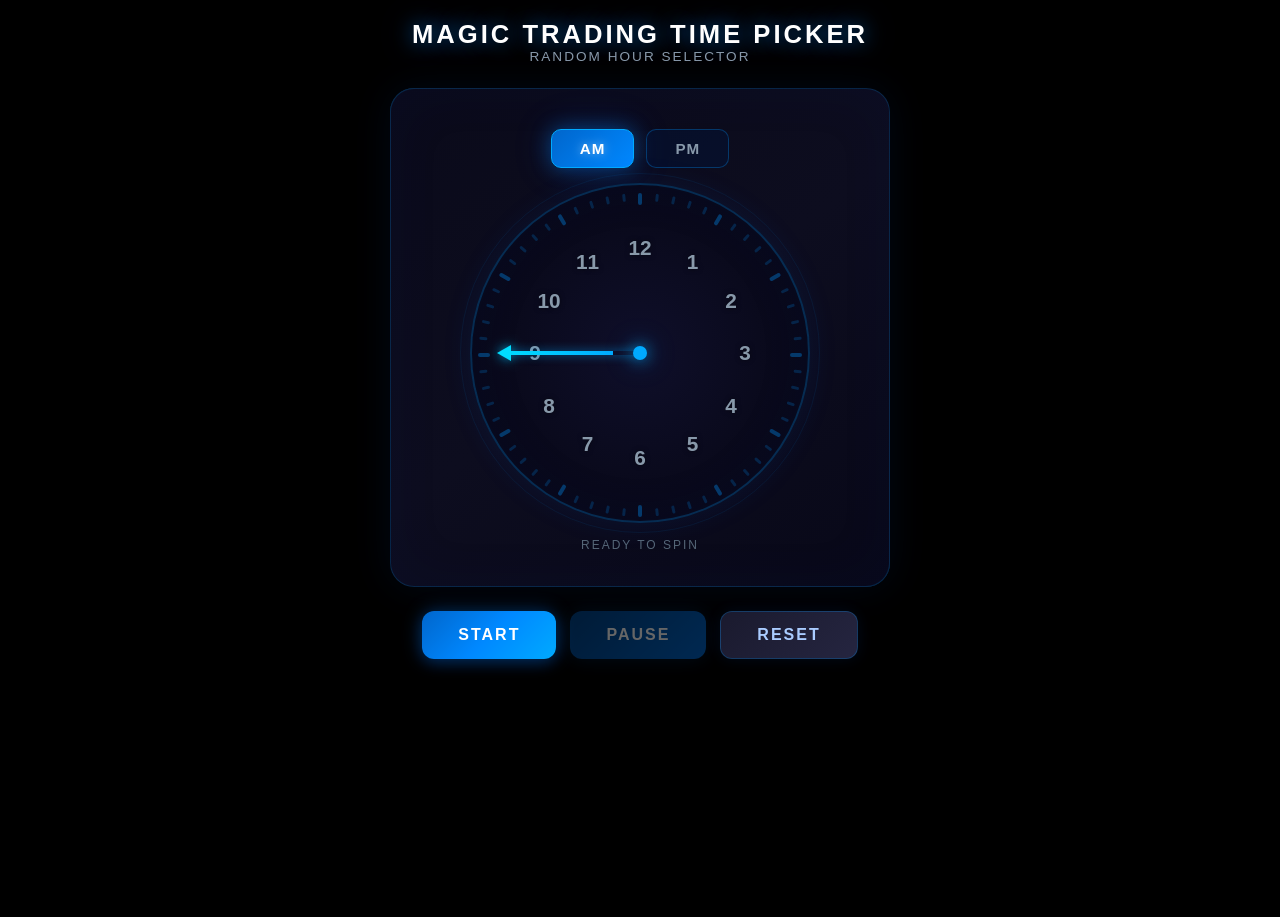
==== commit 60b989e9: "Update index.html" ====
--- a/index.html
+++ b/index.html
@@ -3,1026 +3,646 @@
 <head>
     <meta charset="UTF-8">
     <meta name="viewport" content="width=device-width, initial-scale=1.0">
-    <title>DollarProFX | Buy & Sell Crypto at the Best Rates</title>
-    <meta name="description" content="DollarProFX - Nigeria's trusted cryptocurrency exchange. Buy and sell Bitcoin, USDT, Ethereum, BNB and more at the best rates. Fast, secure, and reliable.">
-    <meta name="keywords" content="cryptocurrency exchange Nigeria, buy Bitcoin Nigeria, sell USDT, crypto trading, DollarProFX, Bitcoin to Naira, USDT to Naira">
-    <meta name="author" content="DollarProFX">
-    <meta name="robots" content="index, follow">
-    <meta property="og:title" content="DollarProFX | Buy & Sell Crypto at the Best Rates">
-    <meta property="og:description" content="Nigeria's trusted cryptocurrency exchange. Trade Bitcoin, USDT, Ethereum, BNB safely with DollarProFX.">
-    <meta property="og:type" content="website">
-    <meta property="og:url" content="https://dollarprofx.com">
-    <meta property="og:image" content="https://dollarprofx.com/og-image.jpg">
-    <meta name="twitter:card" content="summary_large_image">
-    <meta name="twitter:title" content="DollarProFX | Buy & Sell Crypto at the Best Rates">
-    <meta name="twitter:description" content="Nigeria's trusted cryptocurrency exchange. Trade Bitcoin, USDT, Ethereum, BNB safely with DollarProFX.">
-    <meta name="twitter:image" content="https://dollarprofx.com/twitter-image.jpg">
-    <link rel="icon" href="data:image/svg+xml,<svg xmlns='http://www.w3.org/2000/svg' viewBox='0 0 100 100'><text y='.9em' font-size='90'>💎</text></svg>">
-    <link rel="preconnect" href="https://fonts.googleapis.com">
-    <link rel="preconnect" href="https://fonts.gstatic.com" crossorigin>
-    <link href="https://fonts.googleapis.com/css2?family=Poppins:wght@300;400;500;600;700;800;900&display=swap" rel="stylesheet">
-    <link rel="stylesheet" href="https://cdnjs.cloudflare.com/ajax/libs/font-awesome/6.5.1/css/all.min.css">
-
+    <title>Magic Trading Time Picker</title>
     <style>
-        :root {
-            --black: #0B0B0B;
-            --black-light: #121212;
-            --black-lighter: #1A1A1A;
-            --neon-green: #00FF66;
-            --neon-green-dim: rgba(0, 255, 102, 0.15);
-            --neon-green-glow: rgba(0, 255, 102, 0.4);
-            --gold: #FFD700;
-            --white: #FFFFFF;
-            --gray: #888888;
-            --gray-light: #CCCCCC;
-            --red: #FF4444;
-            --glass: rgba(255, 255, 255, 0.03);
-            --glass-border: rgba(255, 255, 255, 0.08);
-            --font: 'Poppins', sans-serif;
-        }
-        * { margin: 0; padding: 0; box-sizing: border-box; }
-        html { scroll-behavior: smooth; font-size: 16px; }
-        body { font-family: var(--font); background: var(--black); color: var(--white); overflow-x: hidden; line-height: 1.6; }
-        ::selection { background: var(--neon-green); color: var(--black); }
-        ::-webkit-scrollbar { width: 8px; }
-        ::-webkit-scrollbar-track { background: var(--black); }
-        ::-webkit-scrollbar-thumb { background: var(--neon-green); border-radius: 4px; }
-
-        /* Loading Screen */
-        #loading-screen { position: fixed; inset: 0; background: var(--black); z-index: 99999; display: flex; flex-direction: column; align-items: center; justify-content: center; transition: opacity 0.8s ease, visibility 0.8s ease; }
-        #loading-screen.hidden { opacity: 0; visibility: hidden; pointer-events: none; }
-        .loader-logo { font-size: 3rem; font-weight: 800; color: var(--neon-green); text-shadow: 0 0 30px var(--neon-green-glow); animation: loaderPulse 1.5s ease-in-out infinite; }
-        .loader-bar { width: 200px; height: 3px; background: var(--black-lighter); border-radius: 3px; margin-top: 20px; overflow: hidden; }
-        .loader-bar-inner { width: 0%; height: 100%; background: var(--neon-green); border-radius: 3px; animation: loaderFill 2s ease forwards; box-shadow: 0 0 10px var(--neon-green); }
-        @keyframes loaderPulse { 0%, 100% { opacity: 1; transform: scale(1); } 50% { opacity: 0.7; transform: scale(1.05); } }
-        @keyframes loaderFill { 0% { width: 0%; } 100% { width: 100%; } }
-
-        /* Particles */
-        #particles-canvas { position: fixed; top: 0; left: 0; width: 100%; height: 100%; z-index: 0; pointer-events: none; }
-
-        /* Navigation */
-        nav { position: fixed; top: 0; left: 0; width: 100%; z-index: 1000; padding: 15px 5%; display: flex; align-items: center; justify-content: space-between; transition: all 0.4s ease; background: transparent; }
-        nav.scrolled { background: rgba(11, 11, 11, 0.85); backdrop-filter: blur(20px); -webkit-backdrop-filter: blur(20px); border-bottom: 1px solid var(--glass-border); padding: 10px 5%; }
-        .nav-logo { font-size: 1.5rem; font-weight: 800; color: var(--white); text-decoration: none; display: flex; align-items: center; gap: 8px; }
-        .nav-logo span { color: var(--neon-green); }
-        .nav-links { display: flex; align-items: center; gap: 30px; list-style: none; }
-        .nav-links a { color: var(--gray-light); text-decoration: none; font-weight: 500; font-size: 0.9rem; transition: color 0.3s ease; position: relative; }
-        .nav-links a::after { content: ''; position: absolute; bottom: -5px; left: 0; width: 0; height: 2px; background: var(--neon-green); transition: width 0.3s ease; }
-        .nav-links a:hover { color: var(--neon-green); }
-        .nav-links a:hover::after { width: 100%; }
-        .nav-cta { background: var(--neon-green); color: var(--black) !important; padding: 8px 20px; border-radius: 50px; font-weight: 600 !important; transition: all 0.3s ease !important; }
-        .nav-cta:hover { box-shadow: 0 0 20px var(--neon-green-glow); transform: translateY(-2px); }
-        .nav-cta::after { display: none !important; }
-        .hamburger { display: none; flex-direction: column; gap: 5px; cursor: pointer; z-index: 1001; }
-        .hamburger span { width: 25px; height: 2px; background: var(--white); transition: all 0.3s ease; }
-        .hamburger.active span:nth-child(1) { transform: rotate(45deg) translate(5px, 5px); }
-        .hamburger.active span:nth-child(2) { opacity: 0; }
-        .hamburger.active span:nth-child(3) { transform: rotate(-45deg) translate(5px, -5px); }
-
-        /* Hero */
-        .hero { min-height: 100vh; display: flex; align-items: center; justify-content: center; position: relative; padding: 120px 5% 80px; overflow: hidden; }
-        .hero-content { text-align: center; max-width: 900px; z-index: 2; position: relative; }
-        .hero-badge { display: inline-flex; align-items: center; gap: 8px; background: var(--glass); border: 1px solid var(--glass-border); padding: 8px 20px; border-radius: 50px; font-size: 0.85rem; color: var(--neon-green); margin-bottom: 30px; backdrop-filter: blur(10px); animation: fadeInDown 1s ease; }
-        .hero-badge .pulse-dot { width: 8px; height: 8px; background: var(--neon-green); border-radius: 50%; animation: pulse 2s ease-in-out infinite; }
-        @keyframes pulse { 0%, 100% { opacity: 1; transform: scale(1); } 50% { opacity: 0.5; transform: scale(1.2); } }
-        .hero h1 { font-size: clamp(2.5rem, 6vw, 4.5rem); font-weight: 800; line-height: 1.1; margin-bottom: 20px; animation: fadeInUp 1s ease 0.2s both; }
-        .hero h1 .typing-text { color: var(--neon-green); text-shadow: 0 0 30px var(--neon-green-glow); }
-        .hero p { font-size: clamp(1rem, 2vw, 1.25rem); color: var(--gray); max-width: 600px; margin: 0 auto 40px; animation: fadeInUp 1s ease 0.4s both; }
-        .hero-buttons { display: flex; gap: 15px; justify-content: center; flex-wrap: wrap; animation: fadeInUp 1s ease 0.6s both; }
-        .btn { display: inline-flex; align-items: center; gap: 10px; padding: 14px 32px; border-radius: 50px; font-weight: 600; font-size: 1rem; text-decoration: none; transition: all 0.3s ease; cursor: pointer; border: none; font-family: var(--font); }
-        .btn-primary { background: var(--neon-green); color: var(--black); }
-        .btn-primary:hover { box-shadow: 0 0 30px var(--neon-green-glow), 0 0 60px rgba(0, 255, 102, 0.2); transform: translateY(-3px); }
-        .btn-secondary { background: var(--glass); color: var(--white); border: 1px solid var(--glass-border); backdrop-filter: blur(10px); }
-        .btn-secondary:hover { border-color: var(--neon-green); box-shadow: 0 0 20px var(--neon-green-glow); transform: translateY(-3px); }
-        .btn-whatsapp { background: #25D366; color: var(--white); }
-        .btn-whatsapp:hover { box-shadow: 0 0 30px rgba(37, 211, 102, 0.4); transform: translateY(-3px); }
-        .floating-icon { position: absolute; font-size: 3rem; opacity: 0.15; animation: float 6s ease-in-out infinite; z-index: 1; }
-        .floating-icon.btc { top: 20%; left: 10%; animation-delay: 0s; color: #F7931A; }
-        .floating-icon.eth { top: 60%; right: 10%; animation-delay: 2s; color: #627EEA; }
-        .floating-icon.usdt { bottom: 20%; left: 15%; animation-delay: 4s; color: #26A17B; }
-        .floating-icon.bnb { top: 30%; right: 15%; animation-delay: 1s; color: #F0B90B; }
-        @keyframes float { 0%, 100% { transform: translateY(0) rotate(0deg); } 50% { transform: translateY(-30px) rotate(10deg); } }
-        .live-time { position: absolute; bottom: 30px; left: 50%; transform: translateX(-50%); display: flex; align-items: center; gap: 15px; background: var(--glass); border: 1px solid var(--glass-border); padding: 10px 25px; border-radius: 50px; backdrop-filter: blur(10px); font-size: 0.85rem; color: var(--gray); z-index: 2; }
-        .live-time i { color: var(--neon-green); }
-
-        /* Sections */
-        section { padding: 100px 5%; position: relative; z-index: 1; }
-        .section-header { text-align: center; margin-bottom: 60px; }
-        .section-header h2 { font-size: clamp(2rem, 4vw, 3rem); font-weight: 700; margin-bottom: 15px; }
-        .section-header h2 span { color: var(--neon-green); }
-        .section-header p { color: var(--gray); max-width: 500px; margin: 0 auto; }
-        .section-line { width: 60px; height: 3px; background: var(--neon-green); margin: 15px auto 0; border-radius: 3px; box-shadow: 0 0 10px var(--neon-green); }
-
-        /* Prices */
-        .prices-grid { display: grid; grid-template-columns: repeat(auto-fit, minmax(250px, 1fr)); gap: 25px; max-width: 1200px; margin: 0 auto; }
-        .price-card { background: var(--glass); border: 1px solid var(--glass-border); border-radius: 20px; padding: 30px; backdrop-filter: blur(10px); transition: all 0.4s ease; position: relative; overflow: hidden; }
-        .price-card::before { content: ''; position: absolute; top: 0; left: 0; width: 100%; height: 3px; background: var(--neon-green); transform: scaleX(0); transform-origin: left; transition: transform 0.4s ease; }
-        .price-card:hover::before { transform: scaleX(1); }
-        .price-card:hover { border-color: var(--neon-green); box-shadow: 0 0 30px var(--neon-green-dim); transform: translateY(-5px); }
-        .price-card-header { display: flex; align-items: center; gap: 12px; margin-bottom: 20px; }
-        .price-card-icon { width: 50px; height: 50px; border-radius: 12px; display: flex; align-items: center; justify-content: center; font-size: 1.5rem; }
-        .price-card-icon.btc { background: rgba(247, 147, 26, 0.15); color: #F7931A; }
-        .price-card-icon.eth { background: rgba(98, 126, 234, 0.15); color: #627EEA; }
-        .price-card-icon.usdt { background: rgba(38, 161, 123, 0.15); color: #26A17B; }
-        .price-card-icon.bnb { background: rgba(240, 185, 11, 0.15); color: #F0B90B; }
-        .price-card-name { font-weight: 600; font-size: 1.1rem; }
-        .price-card-symbol { font-size: 0.8rem; color: var(--gray); }
-        .price-value { font-size: 1.5rem; font-weight: 700; margin-bottom: 5px; }
-        .price-ngn { font-size: 1.1rem; color: var(--gray); }
-        .price-change { display: inline-flex; align-items: center; gap: 5px; font-size: 0.85rem; font-weight: 600; padding: 4px 10px; border-radius: 20px; margin-top: 10px; }
-        .price-change.up { background: rgba(0, 255, 102, 0.1); color: var(--neon-green); }
-        .price-change.down { background: rgba(255, 68, 68, 0.1); color: var(--red); }
-        .last-updated { text-align: center; margin-top: 30px; color: var(--gray); font-size: 0.85rem; }
-        .last-updated i { color: var(--neon-green); margin-right: 5px; }
-
-        /* Calculator */
-        .calculator-container { max-width: 700px; margin: 0 auto; background: var(--glass); border: 1px solid var(--glass-border); border-radius: 24px; padding: 40px; backdrop-filter: blur(10px); }
-        .calc-input-group { margin-bottom: 25px; }
-        .calc-input-group label { display: block; margin-bottom: 10px; font-weight: 500; color: var(--gray-light); }
-        .calc-input-wrapper { position: relative; }
-        .calc-input-wrapper i { position: absolute; left: 18px; top: 50%; transform: translateY(-50%); color: var(--neon-green); }
-        .calc-input { width: 100%; padding: 15px 15px 15px 50px; background: var(--black-lighter); border: 1px solid var(--glass-border); border-radius: 12px; color: var(--white); font-size: 1.1rem; font-family: var(--font); transition: all 0.3s ease; }
-        .calc-input:focus { outline: none; border-color: var(--neon-green); box-shadow: 0 0 15px var(--neon-green-dim); }
-        .calc-select { width: 100%; padding: 15px; background: var(--black-lighter); border: 1px solid var(--glass-border); border-radius: 12px; color: var(--white); font-size: 1rem; font-family: var(--font); cursor: pointer; transition: all 0.3s ease; }
-        .calc-select:focus { outline: none; border-color: var(--neon-green); }
-        .calc-results { display: grid; grid-template-columns: repeat(2, 1fr); gap: 15px; margin-top: 30px; }
-        .calc-result-item { background: var(--black-lighter); border: 1px solid var(--glass-border); border-radius: 12px; padding: 20px; text-align: center; transition: all 0.3s ease; }
-        .calc-result-item:hover { border-color: var(--neon-green); transform: translateY(-3px); }
-        .calc-result-item .coin-name { font-size: 0.85rem; color: var(--gray); margin-bottom: 5px; }
-        .calc-result-item .coin-value { font-size: 1.3rem; font-weight: 700; color: var(--neon-green); }
-
-        /* Features */
-        .features-grid { display: grid; grid-template-columns: repeat(auto-fit, minmax(300px, 1fr)); gap: 25px; max-width: 1200px; margin: 0 auto; }
-        .feature-card { background: var(--glass); border: 1px solid var(--glass-border); border-radius: 20px; padding: 40px 30px; text-align: center; backdrop-filter: blur(10px); transition: all 0.4s ease; position: relative; overflow: hidden; }
-        .feature-card::after { content: ''; position: absolute; top: -50%; left: -50%; width: 200%; height: 200%; background: radial-gradient(circle, var(--neon-green-dim) 0%, transparent 70%); opacity: 0; transition: opacity 0.4s ease; pointer-events: none; }
-        .feature-card:hover::after { opacity: 1; }
-        .feature-card:hover { border-color: var(--neon-green); transform: translateY(-8px); box-shadow: 0 20px 40px rgba(0, 0, 0, 0.3), 0 0 30px var(--neon-green-dim); }
-        .feature-icon { width: 70px; height: 70px; border-radius: 20px; display: flex; align-items: center; justify-content: center; margin: 0 auto 20px; font-size: 1.8rem; background: var(--neon-green-dim); color: var(--neon-green); position: relative; z-index: 1; transition: all 0.4s ease; }
-        .feature-card:hover .feature-icon { box-shadow: 0 0 30px var(--neon-green-glow); transform: scale(1.1); }
-        .feature-card h3 { font-size: 1.2rem; font-weight: 600; margin-bottom: 10px; position: relative; z-index: 1; }
-        .feature-card p { color: var(--gray); font-size: 0.9rem; position: relative; z-index: 1; }
-
-        /* Coins */
-        .coins-grid { display: grid; grid-template-columns: repeat(auto-fit, minmax(200px, 1fr)); gap: 20px; max-width: 1200px; margin: 0 auto; }
-        .coin-card { background: var(--glass); border: 1px solid var(--glass-border); border-radius: 20px; padding: 35px 20px; text-align: center; backdrop-filter: blur(10px); transition: all 0.4s ease; cursor: pointer; }
-        .coin-card:hover { border-color: var(--neon-green); box-shadow: 0 0 40px var(--neon-green-dim); transform: translateY(-8px) scale(1.02); }
-        .coin-card-icon { font-size: 3rem; margin-bottom: 15px; transition: all 0.4s ease; }
-        .coin-card:hover .coin-card-icon { transform: scale(1.2); filter: drop-shadow(0 0 15px var(--neon-green-glow)); }
-        .coin-card h4 { font-size: 1.1rem; font-weight: 600; margin-bottom: 5px; }
-        .coin-card span { font-size: 0.8rem; color: var(--gray); }
-
-        /* Steps */
-        .steps-container { display: flex; align-items: center; justify-content: center; gap: 20px; flex-wrap: wrap; max-width: 1000px; margin: 0 auto; }
-        .step-card { background: var(--glass); border: 1px solid var(--glass-border); border-radius: 20px; padding: 40px 30px; text-align: center; min-width: 250px; flex: 1; max-width: 300px; backdrop-filter: blur(10px); transition: all 0.4s ease; position: relative; }
-        .step-card:hover { border-color: var(--neon-green); transform: translateY(-5px); }
-        .step-number { width: 50px; height: 50px; border-radius: 50%; background: var(--neon-green); color: var(--black); display: flex; align-items: center; justify-content: center; font-weight: 700; font-size: 1.2rem; margin: 0 auto 20px; box-shadow: 0 0 20px var(--neon-green-glow); }
-        .step-card h3 { font-size: 1.2rem; margin-bottom: 10px; }
-        .step-card p { color: var(--gray); font-size: 0.9rem; }
-        .step-arrow { font-size: 2rem; color: var(--neon-green); animation: bounceDown 2s ease-in-out infinite; }
-        @keyframes bounceDown { 0%, 100% { transform: translateY(0); } 50% { transform: translateY(10px); } }
-
-        /* Testimonials */
-        .testimonials-container { max-width: 800px; margin: 0 auto; position: relative; }
-        .testimonial-slide { display: none; animation: fadeIn 0.5s ease; }
-        .testimonial-slide.active { display: block; }
-        .testimonial-card { background: var(--glass); border: 1px solid var(--glass-border); border-radius: 24px; padding: 50px 40px; text-align: center; backdrop-filter: blur(10px); }
-        .testimonial-stars { color: var(--gold); font-size: 1.2rem; margin-bottom: 20px; }
-        .testimonial-text { font-size: 1.1rem; font-style: italic; color: var(--gray-light); margin-bottom: 25px; line-height: 1.8; }
-        .testimonial-avatar { width: 60px; height: 60px; border-radius: 50%; background: var(--neon-green-dim); display: flex; align-items: center; justify-content: center; margin: 0 auto 10px; font-size: 1.5rem; color: var(--neon-green); }
-        .testimonial-name { font-weight: 600; font-size: 1.1rem; }
-        .testimonial-role { color: var(--gray); font-size: 0.85rem; }
-        .testimonial-dots { display: flex; justify-content: center; gap: 10px; margin-top: 30px; }
-        .testimonial-dot { width: 10px; height: 10px; border-radius: 50%; background: var(--glass-border); cursor: pointer; transition: all 0.3s ease; }
-        .testimonial-dot.active { background: var(--neon-green); box-shadow: 0 0 10px var(--neon-green); width: 30px; border-radius: 5px; }
-
-        /* FAQ */
-        .faq-container { max-width: 800px; margin: 0 auto; }
-        .faq-item { background: var(--glass); border: 1px solid var(--glass-border); border-radius: 16px; margin-bottom: 15px; overflow: hidden; transition: all 0.3s ease; }
-        .faq-item:hover { border-color: rgba(0, 255, 102, 0.3); }
-        .faq-question { padding: 20px 25px; display: flex; align-items: center; justify-content: space-between; cursor: pointer; font-weight: 500; transition: color 0.3s ease; }
-        .faq-question:hover { color: var(--neon-green); }
-        .faq-question i { transition: transform 0.3s ease; color: var(--neon-green); }
-        .faq-item.active .faq-question i { transform: rotate(180deg); }
-        .faq-answer { max-height: 0; overflow: hidden; transition: max-height 0.4s ease, padding 0.4s ease; }
-        .faq-item.active .faq-answer { max-height: 200px; padding: 0 25px 20px; }
-        .faq-answer p { color: var(--gray); line-height: 1.7; }
-
-        /* Contact */
-        .contact-grid { display: grid; grid-template-columns: repeat(auto-fit, minmax(280px, 1fr)); gap: 25px; max-width: 1000px; margin: 0 auto; }
-        .contact-card { background: var(--glass); border: 1px solid var(--glass-border); border-radius: 20px; padding: 35px; text-align: center; backdrop-filter: blur(10px); transition: all 0.4s ease; }
-        .contact-card:hover { border-color: var(--neon-green); transform: translateY(-5px); }
-        .contact-icon { width: 60px; height: 60px; border-radius: 16px; display: flex; align-items: center; justify-content: center; margin: 0 auto 15px; font-size: 1.5rem; background: var(--neon-green-dim); color: var(--neon-green); }
-        .contact-card h3 { font-size: 1.1rem; margin-bottom: 8px; }
-        .contact-card a, .contact-card p { color: var(--gray); text-decoration: none; transition: color 0.3s ease; }
-        .contact-card a:hover { color: var(--neon-green); }
-        .whatsapp-big-btn { display: inline-flex; align-items: center; gap: 12px; background: #25D366; color: var(--white); padding: 18px 40px; border-radius: 50px; font-weight: 600; font-size: 1.1rem; text-decoration: none; margin-top: 40px; transition: all 0.3s ease; box-shadow: 0 10px 30px rgba(37, 211, 102, 0.3); }
-        .whatsapp-big-btn:hover { transform: translateY(-3px); box-shadow: 0 15px 40px rgba(37, 211, 102, 0.4); }
-        .social-links { display: flex; justify-content: center; gap: 15px; margin-top: 30px; }
-        .social-link { width: 45px; height: 45px; border-radius: 50%; background: var(--glass); border: 1px solid var(--glass-border); display: flex; align-items: center; justify-content: center; color: var(--white); text-decoration: none; font-size: 1.1rem; transition: all 0.3s ease; }
-        .social-link:hover { background: var(--neon-green); color: var(--black); border-color: var(--neon-green); transform: translateY(-3px); box-shadow: 0 0 20px var(--neon-green-glow); }
-
-        /* Footer */
-        footer { background: var(--black-light); border-top: 1px solid var(--glass-border); padding: 50px 5% 30px; text-align: center; }
-        .footer-logo { font-size: 1.8rem; font-weight: 800; margin-bottom: 10px; }
-        .footer-logo span { color: var(--neon-green); }
-        .footer-tagline { color: var(--gray); margin-bottom: 20px; letter-spacing: 3px; font-size: 0.9rem; }
-        .footer-divider { width: 60px; height: 2px; background: var(--neon-green); margin: 0 auto 20px; border-radius: 2px; }
-        .footer-copy { color: var(--gray); font-size: 0.85rem; }
-
-        /* Floating WhatsApp */
-        .floating-whatsapp { position: fixed; bottom: 30px; right: 30px; width: 60px; height: 60px; background: #25D366; border-radius: 50%; display: flex; align-items: center; justify-content: center; color: var(--white); font-size: 1.8rem; text-decoration: none; box-shadow: 0 5px 20px rgba(37, 211, 102, 0.4); z-index: 999; transition: all 0.3s ease; animation: whatsappPulse 2s ease-in-out infinite; }
-        .floating-whatsapp:hover { transform: scale(1.1); box-shadow: 0 8px 30px rgba(37, 211, 102, 0.5); }
-        @keyframes whatsappPulse { 0%, 100% { box-shadow: 0 5px 20px rgba(37, 211, 102, 0.4); } 50% { box-shadow: 0 5px 30px rgba(37, 211, 102, 0.7); } }
-
-        /* Scroll Top */
-        .scroll-top { position: fixed; bottom: 30px; left: 30px; width: 50px; height: 50px; background: var(--glass); border: 1px solid var(--glass-border); border-radius: 50%; display: flex; align-items: center; justify-content: center; color: var(--neon-green); font-size: 1.2rem; cursor: pointer; z-index: 999; opacity: 0; visibility: hidden; transition: all 0.3s ease; backdrop-filter: blur(10px); }
-        .scroll-top.visible { opacity: 1; visibility: visible; }
-        .scroll-top:hover { background: var(--neon-green); color: var(--black); border-color: var(--neon-green); transform: translateY(-3px); }
-
-        /* Animations */
-        @keyframes fadeIn { from { opacity: 0; } to { opacity: 1; } }
-        @keyframes fadeInUp { from { opacity: 0; transform: translateY(30px); } to { opacity: 1; transform: translateY(0); } }
-        @keyframes fadeInDown { from { opacity: 0; transform: translateY(-30px); } to { opacity: 1; transform: translateY(0); } }
-        .fade-in { opacity: 0; transform: translateY(30px); transition: opacity 0.6s ease, transform 0.6s ease; }
-        .fade-in.visible { opacity: 1; transform: translateY(0); }
-        .counter { font-size: 2.5rem; font-weight: 800; color: var(--neon-green); }
-
-        /* Stats */
-        .stats-bar { display: grid; grid-template-columns: repeat(auto-fit, minmax(200px, 1fr)); gap: 30px; max-width: 1000px; margin: 0 auto 60px; padding: 30px; background: var(--glass); border: 1px solid var(--glass-border); border-radius: 20px; backdrop-filter: blur(10px); }
-        .stat-item { text-align: center; }
-        .stat-item .counter { font-size: 2rem; display: block; margin-bottom: 5px; }
-        .stat-item span { color: var(--gray); font-size: 0.9rem; }
-
-        /* Responsive */
-        @media (max-width: 768px) {
-            .nav-links { position: fixed; top: 0; right: -100%; width: 70%; height: 100vh; background: rgba(11, 11, 11, 0.98); flex-direction: column; justify-content: center; gap: 30px; transition: right 0.4s ease; backdrop-filter: blur(20px); }
-            .nav-links.active { right: 0; }
-            .hamburger { display: flex; }
-            .hero { padding: 100px 5% 60px; }
-            .hero-buttons { flex-direction: column; align-items: center; }
-            .btn { width: 100%; max-width: 280px; justify-content: center; }
-            .calc-results { grid-template-columns: 1fr; }
-            .steps-container { flex-direction: column; }
-            .step-arrow { transform: rotate(90deg); }
-            .floating-whatsapp { width: 50px; height: 50px; font-size: 1.5rem; bottom: 20px; right: 20px; }
-            .scroll-top { bottom: 20px; left: 20px; }
-            section { padding: 60px 5%; }
-            .live-time { flex-direction: column; gap: 5px; padding: 8px 15px; }
-        }
-        @media (max-width: 480px) {
-            .calculator-container { padding: 25px 20px; }
-            .price-card { padding: 20px; }
-            .testimonial-card { padding: 30px 20px; }
+        * {
+            margin: 0;
+            padding: 0;
+            box-sizing: border-box;
+        }
+
+        body {
+            background: #000000;
+            color: #e0e0e0;
+            font-family: 'Segoe UI', Tahoma, Geneva, Verdana, sans-serif;
+            min-height: 100vh;
+            display: flex;
+            flex-direction: column;
+            align-items: center;
+            justify-content: center;
+            overflow-x: hidden;
+            padding: 20px;
+        }
+
+        .container {
+            width: 100%;
+            max-width: 500px;
+            display: flex;
+            flex-direction: column;
+            align-items: center;
+            gap: 24px;
+        }
+
+        .title {
+            font-size: 1.6rem;
+            font-weight: 700;
+            text-align: center;
+            color: #ffffff;
+            text-transform: uppercase;
+            letter-spacing: 3px;
+            text-shadow: 0 0 20px rgba(0, 150, 255, 0.6), 0 0 40px rgba(0, 100, 255, 0.3);
+        }
+
+        .subtitle {
+            font-size: 0.85rem;
+            color: #8899aa;
+            text-align: center;
+            letter-spacing: 2px;
+            text-transform: uppercase;
+        }
+
+        .clock-panel {
+            background: linear-gradient(145deg, #0a0a1a 0%, #0d0d1f 50%, #080818 100%);
+            border: 1px solid rgba(0, 150, 255, 0.2);
+            border-radius: 24px;
+            padding: 30px;
+            width: 100%;
+            display: flex;
+            flex-direction: column;
+            align-items: center;
+            box-shadow: 0 0 40px rgba(0, 100, 255, 0.08), inset 0 0 60px rgba(0, 50, 150, 0.05);
+            position: relative;
+        }
+
+        .clock-panel::before {
+            content: '';
+            position: absolute;
+            top: -1px;
+            left: -1px;
+            right: -1px;
+            bottom: -1px;
+            border-radius: 24px;
+            background: linear-gradient(135deg, rgba(0, 150, 255, 0.3), transparent 40%, transparent 60%, rgba(0, 150, 255, 0.3));
+            z-index: -1;
+        }
+
+        .clock-wrapper {
+            position: relative;
+            width: 280px;
+            height: 280px;
+            margin: 10px auto;
+        }
+
+        @media (min-width: 480px) {
+            .clock-wrapper {
+                width: 340px;
+                height: 340px;
+            }
+        }
+
+        .clock-face {
+            position: absolute;
+            width: 100%;
+            height: 100%;
+            border-radius: 50%;
+            background: radial-gradient(circle at center, #0f0f2a 0%, #080818 70%, #050510 100%);
+            border: 2px solid rgba(0, 150, 255, 0.25);
+            box-shadow: 0 0 30px rgba(0, 100, 255, 0.1), inset 0 0 50px rgba(0, 50, 150, 0.08);
+        }
+
+        .clock-face::after {
+            content: '';
+            position: absolute;
+            top: 50%;
+            left: 50%;
+            transform: translate(-50%, -50%);
+            width: 14px;
+            height: 14px;
+            background: #00aaff;
+            border-radius: 50%;
+            box-shadow: 0 0 15px rgba(0, 170, 255, 0.8), 0 0 30px rgba(0, 170, 255, 0.4);
+            z-index: 10;
+        }
+
+        .clock-number {
+            position: absolute;
+            width: 40px;
+            height: 40px;
+            display: flex;
+            align-items: center;
+            justify-content: center;
+            font-size: 1.3rem;
+            font-weight: 700;
+            color: #8899aa;
+            border-radius: 50%;
+            transition: all 0.15s ease;
+            text-shadow: 0 0 5px rgba(0, 0, 0, 0.5);
+            left: 50%;
+            top: 50%;
+            margin-left: -20px;
+            margin-top: -20px;
+        }
+
+        .clock-number.active {
+            color: #ffffff;
+            text-shadow: 0 0 15px rgba(0, 200, 255, 1), 0 0 30px rgba(0, 150, 255, 0.8);
+            transform: scale(1.3);
+            z-index: 5;
+        }
+
+        .clock-number.selected {
+            color: #ffffff;
+            text-shadow: 0 0 20px rgba(0, 200, 255, 1), 0 0 40px rgba(0, 150, 255, 0.9), 0 0 60px rgba(0, 100, 255, 0.6);
+            transform: scale(1.4);
+            z-index: 5;
+        }
+
+        .pointer {
+            position: absolute;
+            top: 50%;
+            left: 50%;
+            width: 4px;
+            height: 110px;
+            background: linear-gradient(to top, transparent 0%, transparent 20%, #00aaff 20%, #00ddff 100%);
+            transform-origin: bottom center;
+            transform: translate(-50%, -100%) rotate(-90deg);
+            border-radius: 2px;
+            transition: transform 0.12s cubic-bezier(0.25, 0.46, 0.45, 0.94);
+            z-index: 8;
+            box-shadow: 0 0 10px rgba(0, 170, 255, 0.6);
+        }
+
+        @media (min-width: 480px) {
+            .pointer {
+                height: 135px;
+            }
+        }
+
+        .pointer::before {
+            content: '';
+            position: absolute;
+            top: -8px;
+            left: 50%;
+            transform: translateX(-50%);
+            width: 0;
+            height: 0;
+            border-left: 8px solid transparent;
+            border-right: 8px solid transparent;
+            border-bottom: 14px solid #00ddff;
+            filter: drop-shadow(0 0 6px rgba(0, 200, 255, 0.8));
+        }
+
+        .pointer.spinning {
+            transition: transform 0.08s linear;
+        }
+
+        .am-pm-selector {
+            display: flex;
+            gap: 12px;
+            margin-top: 10px;
+            margin-bottom: 5px;
+        }
+
+        .am-pm-btn {
+            padding: 10px 28px;
+            border: 1px solid rgba(0, 150, 255, 0.3);
+            background: rgba(0, 20, 60, 0.4);
+            color: #8899aa;
+            border-radius: 10px;
+            cursor: pointer;
+            font-size: 0.95rem;
+            font-weight: 600;
+            letter-spacing: 1px;
+            transition: all 0.3s ease;
+            text-transform: uppercase;
+        }
+
+        .am-pm-btn:hover {
+            border-color: rgba(0, 150, 255, 0.6);
+            color: #aaccff;
+            background: rgba(0, 30, 80, 0.5);
+        }
+
+        .am-pm-btn.active {
+            background: linear-gradient(135deg, #0066cc 0%, #0088ff 100%);
+            color: #ffffff;
+            border-color: #00aaff;
+            box-shadow: 0 0 20px rgba(0, 136, 255, 0.4), 0 0 40px rgba(0, 100, 255, 0.2);
+            text-shadow: 0 0 10px rgba(255, 255, 255, 0.5);
+        }
+
+        .controls {
+            display: flex;
+            gap: 14px;
+            width: 100%;
+            justify-content: center;
+            flex-wrap: wrap;
+        }
+
+        .btn {
+            padding: 14px 36px;
+            border: none;
+            border-radius: 12px;
+            font-size: 1rem;
+            font-weight: 700;
+            letter-spacing: 2px;
+            text-transform: uppercase;
+            cursor: pointer;
+            transition: all 0.3s ease;
+            min-width: 130px;
+            position: relative;
+            overflow: hidden;
+        }
+
+        .btn-start {
+            background: linear-gradient(135deg, #0066cc 0%, #0088ff 50%, #00aaff 100%);
+            color: #ffffff;
+            box-shadow: 0 0 20px rgba(0, 136, 255, 0.3), 0 4px 15px rgba(0, 100, 255, 0.2);
+        }
+
+        .btn-start:hover:not(:disabled) {
+            transform: translateY(-2px);
+            box-shadow: 0 0 30px rgba(0, 170, 255, 0.5), 0 6px 20px rgba(0, 100, 255, 0.3);
+        }
+
+        .btn-start:disabled {
+            opacity: 0.5;
+            cursor: not-allowed;
+        }
+
+        .btn-pause {
+            background: linear-gradient(135deg, #004488 0%, #0066cc 100%);
+            color: #ffffff;
+            box-shadow: 0 0 20px rgba(0, 100, 200, 0.3);
+        }
+
+        .btn-pause:hover:not(:disabled) {
+            transform: translateY(-2px);
+            box-shadow: 0 0 30px rgba(0, 136, 255, 0.5);
+        }
+
+        .btn-pause:disabled {
+            opacity: 0.4;
+            cursor: not-allowed;
+        }
+
+        .btn-reset {
+            background: linear-gradient(135deg, #1a1a2e 0%, #252540 100%);
+            color: #aaccff;
+            border: 1px solid rgba(0, 150, 255, 0.25);
+            box-shadow: 0 0 15px rgba(0, 100, 255, 0.1);
+        }
+
+        .btn-reset:hover {
+            transform: translateY(-2px);
+            border-color: rgba(0, 150, 255, 0.5);
+            box-shadow: 0 0 25px rgba(0, 136, 255, 0.2);
+            color: #ffffff;
+        }
+
+        .result-panel {
+            background: linear-gradient(145deg, #0a0a1a 0%, #0d0d1f 100%);
+            border: 1px solid rgba(0, 150, 255, 0.2);
+            border-radius: 20px;
+            padding: 28px;
+            width: 100%;
+            text-align: center;
+            opacity: 0;
+            transform: translateY(20px) scale(0.95);
+            transition: all 0.6s cubic-bezier(0.34, 1.56, 0.64, 1);
+            box-shadow: 0 0 40px rgba(0, 100, 255, 0.08);
+        }
+
+        .result-panel.show {
+            opacity: 1;
+            transform: translateY(0) scale(1);
+        }
+
+        .result-icon {
+            font-size: 2.5rem;
+            margin-bottom: 10px;
+            display: block;
+            animation: bounceIn 0.6s ease;
+        }
+
+        .result-label {
+            font-size: 0.85rem;
+            color: #8899aa;
+            text-transform: uppercase;
+            letter-spacing: 3px;
+            margin-bottom: 8px;
+        }
+
+        .result-time {
+            font-size: 2.8rem;
+            font-weight: 800;
+            color: #ffffff;
+            text-shadow: 0 0 20px rgba(0, 200, 255, 0.8), 0 0 40px rgba(0, 150, 255, 0.5), 0 0 80px rgba(0, 100, 255, 0.3);
+            letter-spacing: 2px;
+            animation: pulseGlow 2s ease-in-out infinite;
+        }
+
+        .result-note {
+            font-size: 0.8rem;
+            color: #667788;
+            margin-top: 10px;
+            letter-spacing: 1px;
+        }
+
+        .ring-markers {
+            position: absolute;
+            width: 100%;
+            height: 100%;
+            top: 0;
+            left: 0;
+        }
+
+        .ring-marker {
+            position: absolute;
+            width: 3px;
+            height: 8px;
+            background: rgba(0, 150, 255, 0.2);
+            border-radius: 2px;
+            left: 50%;
+            top: 8px;
+            transform-origin: center 132px;
+            margin-left: -1.5px;
+        }
+
+        @media (min-width: 480px) {
+            .ring-marker {
+                transform-origin: center 162px;
+            }
+        }
+
+        @keyframes pulseGlow {
+            0%, 100% {
+                text-shadow: 0 0 20px rgba(0, 200, 255, 0.8), 0 0 40px rgba(0, 150, 255, 0.5), 0 0 80px rgba(0, 100, 255, 0.3);
+            }
+            50% {
+                text-shadow: 0 0 30px rgba(0, 220, 255, 1), 0 0 60px rgba(0, 170, 255, 0.7), 0 0 100px rgba(0, 120, 255, 0.5);
+            }
+        }
+
+        @keyframes bounceIn {
+            0% {
+                transform: scale(0);
+                opacity: 0;
+            }
+            50% {
+                transform: scale(1.2);
+            }
+            100% {
+                transform: scale(1);
+                opacity: 1;
+            }
+        }
+
+        .status-text {
+            font-size: 0.75rem;
+            color: #556677;
+            text-transform: uppercase;
+            letter-spacing: 2px;
+            margin-top: 5px;
+            min-height: 18px;
+        }
+
+        .status-text.spinning {
+            color: #00aaff;
+            text-shadow: 0 0 10px rgba(0, 170, 255, 0.5);
+            animation: blink 0.5s ease-in-out infinite alternate;
+        }
+
+        @keyframes blink {
+            from { opacity: 0.5; }
+            to { opacity: 1; }
+        }
+
+        .outer-glow {
+            position: absolute;
+            top: -10px;
+            left: -10px;
+            right: -10px;
+            bottom: -10px;
+            border-radius: 50%;
+            border: 1px solid rgba(0, 150, 255, 0.08);
+            pointer-events: none;
         }
     </style>
 </head>
-
 <body>
-    <!-- Loading Screen -->
-    <div id="loading-screen">
-        <div class="loader-logo">DollarPro<span>FX</span></div>
-        <div class="loader-bar"><div class="loader-bar-inner"></div></div>
+    <div class="container">
+        <div>
+            <div class="title">Magic Trading Time Picker</div>
+            <div class="subtitle">Random Hour Selector</div>
+        </div>
+
+        <div class="clock-panel">
+            <div class="am-pm-selector">
+                <button class="am-pm-btn active" id="btnAM" onclick="setPeriod('AM')">AM</button>
+                <button class="am-pm-btn" id="btnPM" onclick="setPeriod('PM')">PM</button>
+            </div>
+
+            <div class="clock-wrapper" id="clockWrapper">
+                <div class="outer-glow"></div>
+                <div class="clock-face">
+                    <div class="ring-markers" id="ringMarkers"></div>
+                    <div id="numbersContainer"></div>
+                </div>
+                <div class="pointer" id="pointer"></div>
+            </div>
+
+            <div class="status-text" id="statusText">Ready to spin</div>
+        </div>
+
+        <div class="controls">
+            <button class="btn btn-start" id="startBtn" onclick="startSpin()">Start</button>
+            <button class="btn btn-pause" id="pauseBtn" onclick="pauseSpin()" disabled>Pause</button>
+            <button class="btn btn-reset" id="resetBtn" onclick="resetAll()">Reset</button>
+        </div>
+
+        <div class="result-panel" id="resultPanel">
+            <span class="result-icon">🎯</span>
+            <div class="result-label">Your Selected Time</div>
+            <div class="result-time" id="resultTime">--:--</div>
+            <div class="result-note">Trading Time Chosen Randomly</div>
+        </div>
     </div>
 
-    <!-- Particles Canvas -->
-    <canvas id="particles-canvas"></canvas>
-
-    <!-- Navigation -->
-    <nav id="navbar">
-        <a href="#" class="nav-logo">DollarPro<span>FX</span></a>
-        <ul class="nav-links" id="navLinks">
-            <li><a href="#home">Home</a></li>
-            <li><a href="#prices">Live Prices</a></li>
-            <li><a href="#calculator">Calculator</a></li>
-            <li><a href="#features">Why Us</a></li>
-            <li><a href="#coins">Coins</a></li>
-            <li><a href="#how-it-works">How It Works</a></li>
-            <li><a href="#testimonials">Reviews</a></li>
-            <li><a href="#faq">FAQ</a></li>
-            <li><a href="#contact">Contact</a></li>
-            <li><a href="https://wa.me/2349168232615" class="nav-cta" target="_blank"><i class="fab fa-whatsapp"></i> Chat Now</a></li>
-        </ul>
-        <div class="hamburger" id="hamburger"><span></span><span></span><span></span></div>
-    </nav>
-
-    <!-- Hero Section -->
-    <section class="hero" id="home">
-        <i class="fab fa-bitcoin floating-icon btc"></i>
-        <i class="fab fa-ethereum floating-icon eth"></i>
-        <i class="fas fa-coins floating-icon usdt"></i>
-        <i class="fas fa-coins floating-icon bnb"></i>
-        <div class="hero-content">
-            <div class="hero-badge"><span class="pulse-dot"></span>Nigeria's Trusted Crypto Exchange</div>
-            <h1>Buy & Sell <span class="typing-text" id="typingText"></span></h1>
-            <p>Trade Bitcoin, USDT, Ethereum, BNB and other cryptocurrencies safely with DollarProFX.</p>
-            <div class="hero-buttons">
-                <a href="https://wa.me/2349168232615?text=Hi%20DollarProFX,%20I%20want%20to%20buy%20crypto" class="btn btn-primary" target="_blank"><i class="fas fa-shopping-cart"></i> Buy Crypto</a>
-                <a href="https://wa.me/2349168232615?text=Hi%20DollarProFX,%20I%20want%20to%20sell%20crypto" class="btn btn-secondary" target="_blank"><i class="fas fa-exchange-alt"></i> Sell Crypto</a>
-                <a href="https://wa.me/2349168232615" class="btn btn-whatsapp" target="_blank"><i class="fab fa-whatsapp"></i> Contact on WhatsApp</a>
-            </div>
-        </div>
-        <div class="live-time">
-            <i class="fas fa-clock"></i>
-            <span id="nigeriaTime">Loading...</span>
-            <span>|</span>
-            <span id="nigeriaDate">Loading...</span>
-        </div>
-    </section>
-
-    <!-- Live Crypto Prices -->
-    <section id="prices">
-        <div class="section-header fade-in">
-            <h2>Live <span>Market</span> Prices</h2>
-            <p>Real-time cryptocurrency prices in USD and NGN</p>
-            <div class="section-line"></div>
-        </div>
-        <div class="prices-grid" id="pricesGrid"></div>
-        <div class="last-updated">
-            <i class="fas fa-sync-alt" id="refreshIcon"></i>
-            <span id="lastUpdated">Loading prices...</span>
-        </div>
-    </section>
-
-    <!-- Crypto Calculator -->
-    <section id="calculator">
-        <div class="section-header fade-in">
-            <h2>Crypto <span>Calculator</span></h2>
-            <p>Calculate how much crypto you can get with your NGN</p>
-            <div class="section-line"></div>
-        </div>
-        <div class="calculator-container fade-in">
-            <div class="calc-input-group">
-                <label><i class="fas fa-money-bill-wave"></i> Amount in NGN (&#8358;)</label>
-                <div class="calc-input-wrapper">
-                    <i class="fas fa-naira-sign"></i>
-                    <input type="number" class="calc-input" id="calcAmount" placeholder="Enter amount in NGN" value="100000">
-                </div>
-            </div>
-            <div class="calc-input-group">
-                <label><i class="fas fa-coins"></i> Select Coin</label>
-                <select class="calc-select" id="calcCoin">
-                    <option value="all">Show All Coins</option>
-                    <option value="bitcoin">Bitcoin (BTC)</option>
-                    <option value="ethereum">Ethereum (ETH)</option>
-                    <option value="tether">USDT</option>
-                    <option value="binancecoin">BNB</option>
-                </select>
-            </div>
-            <div class="calc-results" id="calcResults"></div>
-        </div>
-    </section>
-
-    <!-- Stats Bar -->
-    <section style="padding-top: 0;">
-        <div class="stats-bar fade-in">
-            <div class="stat-item"><span class="counter" data-target="5000">0</span><span>Happy Customers</span></div>
-            <div class="stat-item"><span class="counter" data-target="15000">0</span><span>Transactions</span></div>
-            <div class="stat-item"><span class="counter" data-target="99">0</span><span>% Satisfaction</span></div>
-            <div class="stat-item"><span class="counter" data-target="24">0</span><span>/7 Support</span></div>
-        </div>
-    </section>
-
-    <!-- Why Choose Us -->
-    <section id="features">
-        <div class="section-header fade-in">
-            <h2>Why <span>Choose</span> Us</h2>
-            <p>The best crypto exchange experience in Nigeria</p>
-            <div class="section-line"></div>
-        </div>
-        <div class="features-grid">
-            <div class="feature-card fade-in">
-                <div class="feature-icon"><i class="fas fa-bolt"></i></div>
-                <h3>Fast Payment</h3>
-                <p>Get paid instantly after your crypto is confirmed. No delays, no waiting.</p>
-            </div>
-            <div class="feature-card fade-in">
-                <div class="feature-icon"><i class="fas fa-chart-line"></i></div>
-                <h3>Best Exchange Rate</h3>
-                <p>We offer the most competitive rates in the Nigerian crypto market.</p>
-            </div>
-            <div class="feature-card fade-in">
-                <div class="feature-icon"><i class="fas fa-shield-alt"></i></div>
-                <h3>Secure Transactions</h3>
-                <p>Your funds and data are protected with bank-grade security protocols.</p>
-            </div>
-            <div class="feature-card fade-in">
-                <div class="feature-icon"><i class="fas fa-headset"></i></div>
-                <h3>24/7 Support</h3>
-                <p>Our team is available round the clock to assist with your trades.</p>
-            </div>
-            <div class="feature-card fade-in">
-                <div class="feature-icon"><i class="fas fa-award"></i></div>
-                <h3>Trusted Vendor</h3>
-                <p>Thousands of satisfied customers trust us for their crypto needs.</p>
-            </div>
-            <div class="feature-card fade-in">
-                <div class="feature-icon"><i class="fas fa-check-circle"></i></div>
-                <h3>Instant Confirmation</h3>
-                <p>Receive instant confirmation for every transaction you make.</p>
-            </div>
-        </div>
-    </section>
-
-    <!-- Supported Coins -->
-    <section id="coins">
-        <div class="section-header fade-in">
-            <h2>Supported <span>Coins</span></h2>
-            <p>We support all major cryptocurrencies</p>
-            <div class="section-line"></div>
-        </div>
-        <div class="coins-grid">
-            <div class="coin-card fade-in"><div class="coin-card-icon"><i class="fab fa-bitcoin" style="color: #F7931A;"></i></div><h4>Bitcoin</h4><span>BTC</span></div>
-            <div class="coin-card fade-in"><div class="coin-card-icon"><i class="fab fa-ethereum" style="color: #627EEA;"></i></div><h4>Ethereum</h4><span>ETH</span></div>
-            <div class="coin-card fade-in"><div class="coin-card-icon"><i class="fas fa-coins" style="color: #26A17B;"></i></div><h4>USDT</h4><span>Tether</span></div>
-            <div class="coin-card fade-in"><div class="coin-card-icon"><i class="fas fa-coins" style="color: #F0B90B;"></i></div><h4>BNB</h4><span>Binance Coin</span></div>
-            <div class="coin-card fade-in"><div class="coin-card-icon"><i class="fas fa-sun" style="color: #9945FF;"></i></div><h4>Solana</h4><span>SOL</span></div>
-            <div class="coin-card fade-in"><div class="coin-card-icon"><i class="fab fa-litecoin" style="color: #BFBBBB;"></i></div><h4>Litecoin</h4><span>LTC</span></div>
-            <div class="coin-card fade-in"><div class="coin-card-icon"><i class="fas fa-bolt" style="color: #FF060A;"></i></div><h4>Tron</h4><span>TRX</span></div>
-            <div class="coin-card fade-in"><div class="coin-card-icon"><i class="fab fa-dogecoin" style="color: #C2A633;"></i></div><h4>Dogecoin</h4><span>DOGE</span></div>
-        </div>
-    </section>
-
-    <!-- How It Works -->
-    <section id="how-it-works">
-        <div class="section-header fade-in">
-            <h2>How It <span>Works</span></h2>
-            <p>Three simple steps to trade crypto</p>
-            <div class="section-line"></div>
-        </div>
-        <div class="steps-container">
-            <div class="step-card fade-in">
-                <div class="step-number">1</div>
-                <h3>Contact DollarProFX</h3>
-                <p>Reach out via WhatsApp or call us to initiate your trade.</p>
-            </div>
-            <div class="step-arrow"><i class="fas fa-arrow-down"></i></div>
-            <div class="step-card fade-in">
-                <div class="step-number">2</div>
-                <h3>Send Crypto</h3>
-                <p>Send your crypto to our secure wallet address provided.</p>
-            </div>
-            <div class="step-arrow"><i class="fas fa-arrow-down"></i></div>
-            <div class="step-card fade-in">
-                <div class="step-number">3</div>
-                <h3>Receive Payment Instantly</h3>
-                <p>Get your NGN payment sent directly to your bank account.</p>
-            </div>
-        </div>
-    </section>
-
-    <!-- Testimonials -->
-    <section id="testimonials">
-        <div class="section-header fade-in">
-            <h2>Customer <span>Reviews</span></h2>
-            <p>What our customers say about us</p>
-            <div class="section-line"></div>
-        </div>
-        <div class="testimonials-container fade-in">
-            <div class="testimonial-slide active">
-                <div class="testimonial-card">
-                    <div class="testimonial-stars"><i class="fas fa-star"></i><i class="fas fa-star"></i><i class="fas fa-star"></i><i class="fas fa-star"></i><i class="fas fa-star"></i></div>
-                    <p class="testimonial-text">"DollarProFX is the best crypto exchange I've used in Nigeria. Fast payment and great rates every single time. Highly recommended!"</p>
-                    <div class="testimonial-avatar"><i class="fas fa-user"></i></div>
-                    <div class="testimonial-name">Chinedu Okonkwo</div>
-                    <div class="testimonial-role">Lagos, Nigeria</div>
-                </div>
-            </div>
-            <div class="testimonial-slide">
-                <div class="testimonial-card">
-                    <div class="testimonial-stars"><i class="fas fa-star"></i><i class="fas fa-star"></i><i class="fas fa-star"></i><i class="fas fa-star"></i><i class="fas fa-star"></i></div>
-                    <p class="testimonial-text">"I've been trading with them for over a year now. Their customer service is top-notch and they always offer the best rates in the market."</p>
-                    <div class="testimonial-avatar"><i class="fas fa-user"></i></div>
-                    <div class="testimonial-name">Amina Ibrahim</div>
-                    <div class="testimonial-role">Abuja, Nigeria</div>
-                </div>
-            </div>
-            <div class="testimonial-slide">
-                <div class="testimonial-card">
-                    <div class="testimonial-stars"><i class="fas fa-star"></i><i class="fas fa-star"></i><i class="fas fa-star"></i><i class="fas fa-star"></i><i class="fas fa-star"></i></div>
-                    <p class="testimonial-text">"Super fast and reliable. I sold my Bitcoin and received payment in my bank account within minutes. DollarProFX is simply the best!"</p>
-                    <div class="testimonial-avatar"><i class="fas fa-user"></i></div>
-                    <div class="testimonial-name">Emeka Nwosu</div>
-                    <div class="testimonial-role">Port Harcourt, Nigeria</div>
-                </div>
-            </div>
-            <div class="testimonial-slide">
-                <div class="testimonial-card">
-                    <div class="testimonial-stars"><i class="fas fa-star"></i><i class="fas fa-star"></i><i class="fas fa-star"></i><i class="fas fa-star"></i><i class="fas fa-star"></i></div>
-                    <p class="testimonial-text">"The most trustworthy crypto vendor in Nigeria. Transparent rates, instant payment, and very professional service. 5 stars!"</p>
-                    <div class="testimonial-avatar"><i class="fas fa-user"></i></div>
-                    <div class="testimonial-name">Fatima Bello</div>
-                    <div class="testimonial-role">Kano, Nigeria</div>
-                </div>
-            </div>
-            <div class="testimonial-slide">
-                <div class="testimonial-card">
-                    <div class="testimonial-stars"><i class="fas fa-star"></i><i class="fas fa-star"></i><i class="fas fa-star"></i><i class="fas fa-star"></i><i class="fas fa-star"></i></div>
-                    <p class="testimonial-text">"I buy USDT from DollarProFX regularly. Their rates are unbeatable and the process is seamless. My go-to crypto exchange!"</p>
-                    <div class="testimonial-avatar"><i class="fas fa-user"></i></div>
-                    <div class="testimonial-name">Oluwaseun Adeyemi</div>
-                    <div class="testimonial-role">Ibadan, Nigeria</div>
-                </div>
-            </div>
-            <div class="testimonial-dots">
-                <div class="testimonial-dot active" data-index="0"></div>
-                <div class="testimonial-dot" data-index="1"></div>
-                <div class="testimonial-dot" data-index="2"></div>
-                <div class="testimonial-dot" data-index="3"></div>
-                <div class="testimonial-dot" data-index="4"></div>
-            </div>
-        </div>
-    </section>
-
-    <!-- FAQ -->
-    <section id="faq">
-        <div class="section-header fade-in">
-            <h2>Frequently <span>Asked</span> Questions</h2>
-            <p>Got questions? We've got answers</p>
-            <div class="section-line"></div>
-        </div>
-        <div class="faq-container">
-            <div class="faq-item fade-in">
-                <div class="faq-question"><span>How long does payment take?</span><i class="fas fa-chevron-down"></i></div>
-                <div class="faq-answer"><p>Payments are processed instantly once your crypto transaction is confirmed on the blockchain. Typically, you'll receive your NGN within 5-15 minutes depending on network congestion.</p></div>
-            </div>
-            <div class="faq-item fade-in">
-                <div class="faq-question"><span>Do you buy USDT?</span><i class="fas fa-chevron-down"></i></div>
-                <div class="faq-answer"><p>Yes! We buy and sell USDT (Tether) on multiple networks including ERC-20, TRC-20, and BEP-20. Contact us for the best USDT rates in Nigeria.</p></div>
-            </div>
-            <div class="faq-item fade-in">
-                <div class="faq-question"><span>How do I get paid?</span><i class="fas fa-chevron-down"></i></div>
-                <div class="faq-answer"><p>We pay directly to your Nigerian bank account. Simply provide your account details when initiating a trade, and you'll receive your funds instantly after crypto confirmation.</p></div>
-            </div>
-            <div class="faq-item fade-in">
-                <div class="faq-question"><span>What networks are supported?</span><i class="fas fa-chevron-down"></i></div>
-                <div class="faq-answer"><p>We support all major networks including Bitcoin (BTC), Ethereum (ERC-20), Tron (TRC-20), Binance Smart Chain (BEP-20), Solana, and more. Contact us for specific network support.</p></div>
-            </div>
-            <div class="faq-item fade-in">
-                <div class="faq-question"><span>Is DollarProFX safe and legit?</span><i class="fas fa-chevron-down"></i></div>
-                <div class="faq-answer"><p>Absolutely! DollarProFX is a trusted and registered cryptocurrency exchange in Nigeria with thousands of successful transactions. We prioritize security and transparency in every trade.</p></div>
-            </div>
-            <div class="faq-item fade-in">
-                <div class="faq-question"><span>What is the minimum amount I can trade?</span><i class="fas fa-chevron-down"></i></div>
-                <div class="faq-answer"><p>We accommodate trades of all sizes. Whether you want to trade $50 or $50,000 worth of crypto, DollarProFX has you covered. Contact us for personalized service.</p></div>
-            </div>
-        </div>
-    </section>
-
-    <!-- Contact -->
-    <section id="contact">
-        <div class="section-header fade-in">
-            <h2>Get In <span>Touch</span></h2>
-            <p>Ready to trade? Contact us now</p>
-            <div class="section-line"></div>
-        </div>
-        <div class="contact-grid">
-            <div class="contact-card fade-in">
-                <div class="contact-icon"><i class="fas fa-phone"></i></div>
-                <h3>Phone</h3>
-                <a href="tel:+2349168232615">+234 916 823 2615</a>
-            </div>
-            <div class="contact-card fade-in">
-                <div class="contact-icon"><i class="fas fa-envelope"></i></div>
-                <h3>Email</h3>
-                <a href="mailto:dollarprofx@gmail.com">dollarprofx@gmail.com</a>
-            </div>
-            <div class="contact-card fade-in">
-                <div class="contact-icon"><i class="fab fa-whatsapp"></i></div>
-                <h3>WhatsApp</h3>
-                <a href="https://wa.me/2349168232615" target="_blank">+234 916 823 2615</a>
-            </div>
-        </div>
-        <div style="text-align: center;">
-            <a href="https://wa.me/2349168232615" class="whatsapp-big-btn" target="_blank"><i class="fab fa-whatsapp"></i> Chat on WhatsApp</a>
-        </div>
-        <div class="social-links">
-            <a href="#" class="social-link"><i class="fab fa-twitter"></i></a>
-            <a href="#" class="social-link"><i class="fab fa-instagram"></i></a>
-            <a href="#" class="social-link"><i class="fab fa-facebook-f"></i></a>
-            <a href="#" class="social-link"><i class="fab fa-telegram"></i></a>
-        </div>
-    </section>
-
-    <!-- Footer -->
-    <footer>
-        <div class="footer-logo">DollarPro<span>FX</span></div>
-        <div class="footer-tagline">Fast &bull; Secure &bull; Trusted</div>
-        <div class="footer-divider"></div>
-        <div class="footer-copy">&copy; 2026 DollarProFX. All rights reserved.</div>
-    </footer>
-
-    <!-- Floating WhatsApp -->
-    <a href="https://wa.me/2349168232615" class="floating-whatsapp" target="_blank"><i class="fab fa-whatsapp"></i></a>
-
-    <!-- Scroll to Top -->
-    <div class="scroll-top" id="scrollTop"><i class="fas fa-arrow-up"></i></div>
-
     <script>
-        // ============================================
-        // LOADING SCREEN
-        // ============================================
-        window.addEventListener('load', () => {
-            setTimeout(() => {
-                document.getElementById('loading-screen').classList.add('hidden');
-            }, 2200);
-        });
-
-        // ============================================
-        // PARTICLES BACKGROUND
-        // ============================================
-        const canvas = document.getElementById('particles-canvas');
-        const ctx = canvas.getContext('2d');
-        let particles = [];
-        const particleCount = window.innerWidth < 768 ? 30 : 60;
-
-        function resizeCanvas() {
-            canvas.width = window.innerWidth;
-            canvas.height = window.innerHeight;
-        }
-        resizeCanvas();
-        window.addEventListener('resize', resizeCanvas);
-
-        class Particle {
-            constructor() {
-                this.x = Math.random() * canvas.width;
-                this.y = Math.random() * canvas.height;
-                this.size = Math.random() * 2 + 0.5;
-                this.speedX = (Math.random() - 0.5) * 0.5;
-                this.speedY = (Math.random() - 0.5) * 0.5;
-                this.opacity = Math.random() * 0.5 + 0.1;
-            }
-            update() {
-                this.x += this.speedX;
-                this.y += this.speedY;
-                if (this.x < 0 || this.x > canvas.width) this.speedX *= -1;
-                if (this.y < 0 || this.y > canvas.height) this.speedY *= -1;
-            }
-            draw() {
-                ctx.beginPath();
-                ctx.arc(this.x, this.y, this.size, 0, Math.PI * 2);
-                ctx.fillStyle = `rgba(0, 255, 102, ${this.opacity})`;
-                ctx.fill();
-            }
-        }
-
-        function initParticles() {
-            particles = [];
-            for (let i = 0; i < particleCount; i++) {
-                particles.push(new Particle());
-            }
-        }
-        initParticles();
-
-        function animateParticles() {
-            ctx.clearRect(0, 0, canvas.width, canvas.height);
-            particles.forEach(p => {
-                p.update();
-                p.draw();
+        let currentPeriod = 'AM';
+        let isSpinning = false;
+        let spinInterval = null;
+        let currentHour = 12;
+        let selectedHour = null;
+
+        const numbersContainer = document.getElementById('numbersContainer');
+        const pointer = document.getElementById('pointer');
+        const ringMarkers = document.getElementById('ringMarkers');
+        const startBtn = document.getElementById('startBtn');
+        const pauseBtn = document.getElementById('pauseBtn');
+        const resetBtn = document.getElementById('resetBtn');
+        const resultPanel = document.getElementById('resultPanel');
+        const resultTime = document.getElementById('resultTime');
+        const statusText = document.getElementById('statusText');
+        const btnAM = document.getElementById('btnAM');
+        const btnPM = document.getElementById('btnPM');
+
+        function initClock() {
+            // Create ring markers
+            for (let i = 0; i < 60; i++) {
+                const marker = document.createElement('div');
+                marker.className = 'ring-marker';
+                marker.style.transform = `rotate(${i * 6}deg)`;
+                if (i % 5 === 0) {
+                    marker.style.height = '12px';
+                    marker.style.background = 'rgba(0, 150, 255, 0.35)';
+                    marker.style.width = '4px';
+                    marker.style.marginLeft = '-2px';
+                }
+                ringMarkers.appendChild(marker);
+            }
+
+            // Create numbers 1-12
+            for (let h = 1; h <= 12; h++) {
+                const numEl = document.createElement('div');
+                numEl.className = 'clock-number';
+                numEl.id = `num-${h}`;
+                numEl.textContent = h;
+
+                const angle = (h * 30) - 90;
+                const radius = 105;
+                const rad = angle * Math.PI / 180;
+                const x = Math.cos(rad) * radius;
+                const y = Math.sin(rad) * radius;
+
+                numEl.style.transform = `translate(${x}px, ${y}px)`;
+                numbersContainer.appendChild(numEl);
+            }
+
+            // Set initial pointer to 12
+            updatePointer(12);
+            highlightNumber(12);
+        }
+
+        function updatePointer(hour) {
+            const angle = (hour * 30) - 90;
+            pointer.style.transform = `translate(-50%, -100%) rotate(${angle}deg)`;
+        }
+
+        function highlightNumber(hour) {
+            document.querySelectorAll('.clock-number').forEach(el => {
+                el.classList.remove('active', 'selected');
             });
-            // Draw connections
-            for (let i = 0; i < particles.length; i++) {
-                for (let j = i + 1; j < particles.length; j++) {
-                    const dx = particles[i].x - particles[j].x;
-                    const dy = particles[i].y - particles[j].y;
-                    const dist = Math.sqrt(dx * dx + dy * dy);
-                    if (dist < 120) {
-                        ctx.beginPath();
-                        ctx.strokeStyle = `rgba(0, 255, 102, ${0.1 * (1 - dist / 120)})`;
-                        ctx.lineWidth = 0.5;
-                        ctx.moveTo(particles[i].x, particles[i].y);
-                        ctx.lineTo(particles[j].x, particles[j].y);
-                        ctx.stroke();
-                    }
+            const activeNum = document.getElementById(`num-${hour}`);
+            if (activeNum) {
+                if (isSpinning) {
+                    activeNum.classList.add('active');
+                } else if (selectedHour !== null) {
+                    activeNum.classList.add('selected');
                 }
             }
-            requestAnimationFrame(animateParticles);
-        }
-        animateParticles();
-
-        // ============================================
-        // NAVIGATION
-        // ============================================
-        const navbar = document.getElementById('navbar');
-        const hamburger = document.getElementById('hamburger');
-        const navLinks = document.getElementById('navLinks');
-
-        window.addEventListener('scroll', () => {
-            if (window.scrollY > 50) {
-                navbar.classList.add('scrolled');
+        }
+
+        function setPeriod(period) {
+            if (isSpinning) return;
+            currentPeriod = period;
+            if (period === 'AM') {
+                btnAM.classList.add('active');
+                btnPM.classList.remove('active');
             } else {
-                navbar.classList.remove('scrolled');
-            }
-        });
-
-        hamburger.addEventListener('click', () => {
-            hamburger.classList.toggle('active');
-            navLinks.classList.toggle('active');
-        });
-
-        document.querySelectorAll('.nav-links a').forEach(link => {
-            link.addEventListener('click', () => {
-                hamburger.classList.remove('active');
-                navLinks.classList.remove('active');
+                btnPM.classList.add('active');
+                btnAM.classList.remove('active');
+            }
+        }
+
+        function getRandomHour() {
+            return Math.floor(Math.random() * 12) + 1;
+        }
+
+        function startSpin() {
+            if (isSpinning) return;
+
+            isSpinning = true;
+            selectedHour = null;
+            resultPanel.classList.remove('show');
+            pointer.classList.add('spinning');
+
+            startBtn.disabled = true;
+            pauseBtn.disabled = false;
+            btnAM.disabled = true;
+            btnPM.disabled = true;
+            btnAM.style.opacity = '0.5';
+            btnPM.style.opacity = '0.5';
+            statusText.textContent = 'Selecting random hour...';
+            statusText.classList.add('spinning');
+
+            // Clear any selected state
+            document.querySelectorAll('.clock-number').forEach(el => {
+                el.classList.remove('selected');
             });
-        });
-
-        // ============================================
-        // TYPING EFFECT
-        // ============================================
-        const words = ['Cryptocurrency', 'Bitcoin', 'USDT', 'Ethereum', 'BNB'];
-        let wordIndex = 0;
-        let charIndex = 0;
-        let isDeleting = false;
-        const typingText = document.getElementById('typingText');
-
-        function typeEffect() {
-            const currentWord = words[wordIndex];
-            if (isDeleting) {
-                typingText.textContent = currentWord.substring(0, charIndex - 1);
-                charIndex--;
-            } else {
-                typingText.textContent = currentWord.substring(0, charIndex + 1);
-                charIndex++;
-            }
-
-            let typeSpeed = isDeleting ? 50 : 100;
-            if (!isDeleting && charIndex === currentWord.length) {
-                typeSpeed = 2000;
-                isDeleting = true;
-            } else if (isDeleting && charIndex === 0) {
-                isDeleting = false;
-                wordIndex = (wordIndex + 1) % words.length;
-                typeSpeed = 500;
-            }
-            setTimeout(typeEffect, typeSpeed);
-        }
-        typeEffect();
-
-        // ============================================
-        // NIGERIA TIME
-        // ============================================
-        function updateNigeriaTime() {
-            const now = new Date();
-            const nigeriaTime = new Date(now.toLocaleString('en-US', { timeZone: 'Africa/Lagos' }));
-            const timeStr = nigeriaTime.toLocaleTimeString('en-NG', { hour: '2-digit', minute: '2-digit', second: '2-digit', hour12: true });
-            const dateStr = nigeriaTime.toLocaleDateString('en-NG', { weekday: 'short', day: 'numeric', month: 'short', year: 'numeric' });
-            document.getElementById('nigeriaTime').textContent = timeStr + ' WAT';
-            document.getElementById('nigeriaDate').textContent = dateStr;
-        }
-        updateNigeriaTime();
-        setInterval(updateNigeriaTime, 1000);
-
-        // ============================================
-        // LIVE CRYPTO PRICES (CoinGecko API)
-        // ============================================
-        let cryptoData = {};
-        let previousPrices = {};
-
-        const coinConfig = {
-            bitcoin: { name: 'Bitcoin', symbol: 'BTC', icon: 'btc', color: '#F7931A', faIcon: 'fab fa-bitcoin' },
-            ethereum: { name: 'Ethereum', symbol: 'ETH', icon: 'eth', color: '#627EEA', faIcon: 'fab fa-ethereum' },
-            tether: { name: 'USDT', symbol: 'USDT', icon: 'usdt', color: '#26A17B', faIcon: 'fas fa-coins' },
-            binancecoin: { name: 'BNB', symbol: 'BNB', icon: 'bnb', color: '#F0B90B', faIcon: 'fas fa-coins' }
-        };
-
-        async function fetchPrices() {
-            try {
-                const refreshIcon = document.getElementById('refreshIcon');
-                refreshIcon.style.animation = 'spin 1s linear infinite';
-
-                const response = await fetch('https://api.coingecko.com/api/v3/simple/price?ids=bitcoin,ethereum,tether,binancecoin&vs_currencies=ngn,usd&include_24hr_change=true');
-                const data = await response.json();
-
-                // Store previous prices for comparison
-                Object.keys(data).forEach(coin => {
-                    if (cryptoData[coin]) {
-                        previousPrices[coin] = { usd: cryptoData[coin].usd, ngn: cryptoData[coin].ngn };
-                    }
-                });
-                cryptoData = data;
-
-                renderPrices();
-                updateCalculator();
-
-                const now = new Date();
-                document.getElementById('lastUpdated').textContent = 'Last updated: ' + now.toLocaleTimeString('en-NG');
-                refreshIcon.style.animation = '';
-            } catch (error) {
-                console.error('Error fetching prices:', error);
-                document.getElementById('lastUpdated').textContent = 'Failed to load prices. Retrying...';
-            }
-        }
-
-        function renderPrices() {
-            const grid = document.getElementById('pricesGrid');
-            grid.innerHTML = '';
-
-            Object.keys(coinConfig).forEach(coin => {
-                const config = coinConfig[coin];
-                const data = cryptoData[coin];
-                if (!data) return;
-
-                const usdPrice = data.usd;
-                const ngnPrice = data.ngn;
-                const change24h = data.usd_24h_change || 0;
-                const isUp = change24h >= 0;
-
-                // Determine color based on price change from previous fetch
-                let priceColor = '';
-                if (previousPrices[coin]) {
-                    priceColor = usdPrice > previousPrices[coin].usd ? 'color: #00FF66;' : usdPrice < previousPrices[coin].usd ? 'color: #FF4444;' : '';
-                }
-
-                const card = document.createElement('div');
-                card.className = 'price-card';
-                card.innerHTML = `
-                    <div class="price-card-header">
-                        <div class="price-card-icon ${config.icon}"><i class="${config.faIcon}"></i></div>
-                        <div>
-                            <div class="price-card-name">${config.name}</div>
-                            <div class="price-card-symbol">${config.symbol}</div>
-                        </div>
-                    </div>
-                    <div class="price-value" style="${priceColor}">$${usdPrice.toLocaleString('en-US', { minimumFractionDigits: 2, maximumFractionDigits: 2 })}</div>
-                    <div class="price-ngn">&#8358;${ngnPrice.toLocaleString('en-NG', { minimumFractionDigits: 2, maximumFractionDigits: 2 })}</div>
-                    <div class="price-change ${isUp ? 'up' : 'down'}">
-                        <i class="fas fa-${isUp ? 'arrow-up' : 'arrow-down'}"></i>
-                        ${Math.abs(change24h).toFixed(2)}%
-                    </div>
-                `;
-                grid.appendChild(card);
+
+            let speed = 80;
+            let lastHour = currentHour;
+
+            spinInterval = setInterval(() => {
+                let newHour;
+                do {
+                    newHour = getRandomHour();
+                } while (newHour === lastHour);
+
+                lastHour = newHour;
+                currentHour = newHour;
+                updatePointer(currentHour);
+                highlightNumber(currentHour);
+            }, speed);
+        }
+
+        function pauseSpin() {
+            if (!isSpinning) return;
+
+            clearInterval(spinInterval);
+            isSpinning = false;
+            pointer.classList.remove('spinning');
+
+            selectedHour = currentHour;
+
+            startBtn.disabled = false;
+            pauseBtn.disabled = true;
+            btnAM.disabled = false;
+            btnPM.disabled = false;
+            btnAM.style.opacity = '1';
+            btnPM.style.opacity = '1';
+            statusText.textContent = 'Time selected!';
+            statusText.classList.remove('spinning');
+
+            highlightNumber(selectedHour);
+
+            // Display result
+            const displayHour = selectedHour;
+            const timeString = `${displayHour}:00 ${currentPeriod}`;
+            resultTime.textContent = timeString;
+            resultPanel.classList.add('show');
+        }
+
+        function resetAll() {
+            clearInterval(spinInterval);
+            isSpinning = false;
+            pointer.classList.remove('spinning');
+
+            selectedHour = null;
+            currentHour = 12;
+
+            startBtn.disabled = false;
+            pauseBtn.disabled = true;
+            btnAM.disabled = false;
+            btnPM.disabled = false;
+            btnAM.style.opacity = '1';
+            btnPM.style.opacity = '1';
+
+            statusText.textContent = 'Ready to spin';
+            statusText.classList.remove('spinning');
+
+            resultPanel.classList.remove('show');
+
+            updatePointer(12);
+            document.querySelectorAll('.clock-number').forEach(el => {
+                el.classList.remove('active', 'selected');
             });
         }
 
-        // Initial fetch and interval
-        fetchPrices();
-        setInterval(fetchPrices, 30000);
-
-        // ============================================
-        // CRYPTO CALCULATOR
-        // ============================================
-        const calcAmount = document.getElementById('calcAmount');
-        const calcCoin = document.getElementById('calcCoin');
-        const calcResults = document.getElementById('calcResults');
-
-        function updateCalculator() {
-            const amount = parseFloat(calcAmount.value) || 0;
-            const selectedCoin = calcCoin.value;
-            calcResults.innerHTML = '';
-
-            const coinsToShow = selectedCoin === 'all'
-                ? Object.keys(coinConfig)
-                : [selectedCoin];
-
-            coinsToShow.forEach(coin => {
-                const config = coinConfig[coin];
-                const data = cryptoData[coin];
-                if (!data) return;
-
-                const coinAmount = amount / data.ngn;
-                let formattedAmount;
-                if (coin === 'tether') {
-                    formattedAmount = coinAmount.toFixed(2);
-                } else if (coinAmount < 0.001) {
-                    formattedAmount = coinAmount.toFixed(6);
-                } else {
-                    formattedAmount = coinAmount.toFixed(4);
-                }
-
-                const resultItem = document.createElement('div');
-                resultItem.className = 'calc-result-item';
-                resultItem.innerHTML = `
-                    <div class="coin-name">${config.name} (${config.symbol})</div>
-                    <div class="coin-value">${formattedAmount} ${config.symbol}</div>
-                `;
-                calcResults.appendChild(resultItem);
-            });
-        }
-
-        calcAmount.addEventListener('input', updateCalculator);
-        calcCoin.addEventListener('change', updateCalculator);
-
-        // ============================================
-        // ANIMATED COUNTERS
-        // ============================================
-        function animateCounters() {
-            const counters = document.querySelectorAll('.counter');
-            counters.forEach(counter => {
-                const target = parseInt(counter.getAttribute('data-target'));
-                const duration = 2000;
-                const increment = target / (duration / 16);
-                let current = 0;
-
-                const updateCounter = () => {
-                    current += increment;
-                    if (current < target) {
-                        counter.textContent = Math.floor(current).toLocaleString();
-                        requestAnimationFrame(updateCounter);
-                    } else {
-                        counter.textContent = target.toLocaleString();
-                    }
-                };
-                updateCounter();
-            });
-        }
-
-        // ============================================
-        // SCROLL ANIMATIONS (Fade In)
-        // ============================================
-        const fadeElements = document.querySelectorAll('.fade-in');
-        const fadeObserver = new IntersectionObserver((entries) => {
-            entries.forEach(entry => {
-                if (entry.isIntersecting) {
-                    entry.target.classList.add('visible');
-                    // Trigger counters when stats bar is visible
-                    if (entry.target.querySelector('.counter') && !entry.target.dataset.counted) {
-                        entry.target.dataset.counted = 'true';
-                        animateCounters();
-                    }
-                }
-            });
-        }, { threshold: 0.1 });
-
-        fadeElements.forEach(el => fadeObserver.observe(el));
-
-        // ============================================
-        // TESTIMONIALS CAROUSEL
-        // ============================================
-        let currentSlide = 0;
-        const slides = document.querySelectorAll('.testimonial-slide');
-        const dots = document.querySelectorAll('.testimonial-dot');
-        let testimonialInterval;
-
-        function showSlide(index) {
-            slides.forEach((slide, i) => {
-                slide.classList.toggle('active', i === index);
-            });
-            dots.forEach((dot, i) => {
-                dot.classList.toggle('active', i === index);
-            });
-            currentSlide = index;
-        }
-
-        function nextSlide() {
-            showSlide((currentSlide + 1) % slides.length);
-        }
-
-        dots.forEach(dot => {
-            dot.addEventListener('click', () => {
-                showSlide(parseInt(dot.dataset.index));
-                resetInterval();
-            });
-        });
-
-        function resetInterval() {
-            clearInterval(testimonialInterval);
-            testimonialInterval = setInterval(nextSlide, 5000);
-        }
-
-        testimonialInterval = setInterval(nextSlide, 5000);
-
-        // ============================================
-        // FAQ ACCORDION
-        // ============================================
-        document.querySelectorAll('.faq-question').forEach(question => {
-            question.addEventListener('click', () => {
-                const item = question.parentElement;
-                const isActive = item.classList.contains('active');
-
-                // Close all
-                document.querySelectorAll('.faq-item').forEach(faq => {
-                    faq.classList.remove('active');
-                });
-
-                // Open clicked if it was closed
-                if (!isActive) {
-                    item.classList.add('active');
-                }
-            });
-        });
-
-        // ============================================
-        // SCROLL TO TOP
-        // ============================================
-        const scrollTop = document.getElementById('scrollTop');
-        window.addEventListener('scroll', () => {
-            if (window.scrollY > 500) {
-                scrollTop.classList.add('visible');
-            } else {
-                scrollTop.classList.remove('visible');
-            }
-        });
-
-        scrollTop.addEventListener('click', () => {
-            window.scrollTo({ top: 0, behavior: 'smooth' });
-        });
-
-        // ============================================
-        // SPIN ANIMATION FOR REFRESH ICON
-        // ============================================
-        const style = document.createElement('style');
-        style.textContent = `@keyframes spin { from { transform: rotate(0deg); } to { transform: rotate(360deg); } }`;
-        document.head.appendChild(style);
+        // Initialize on load
+        initClock();
     </script>
 </body>
 </html>
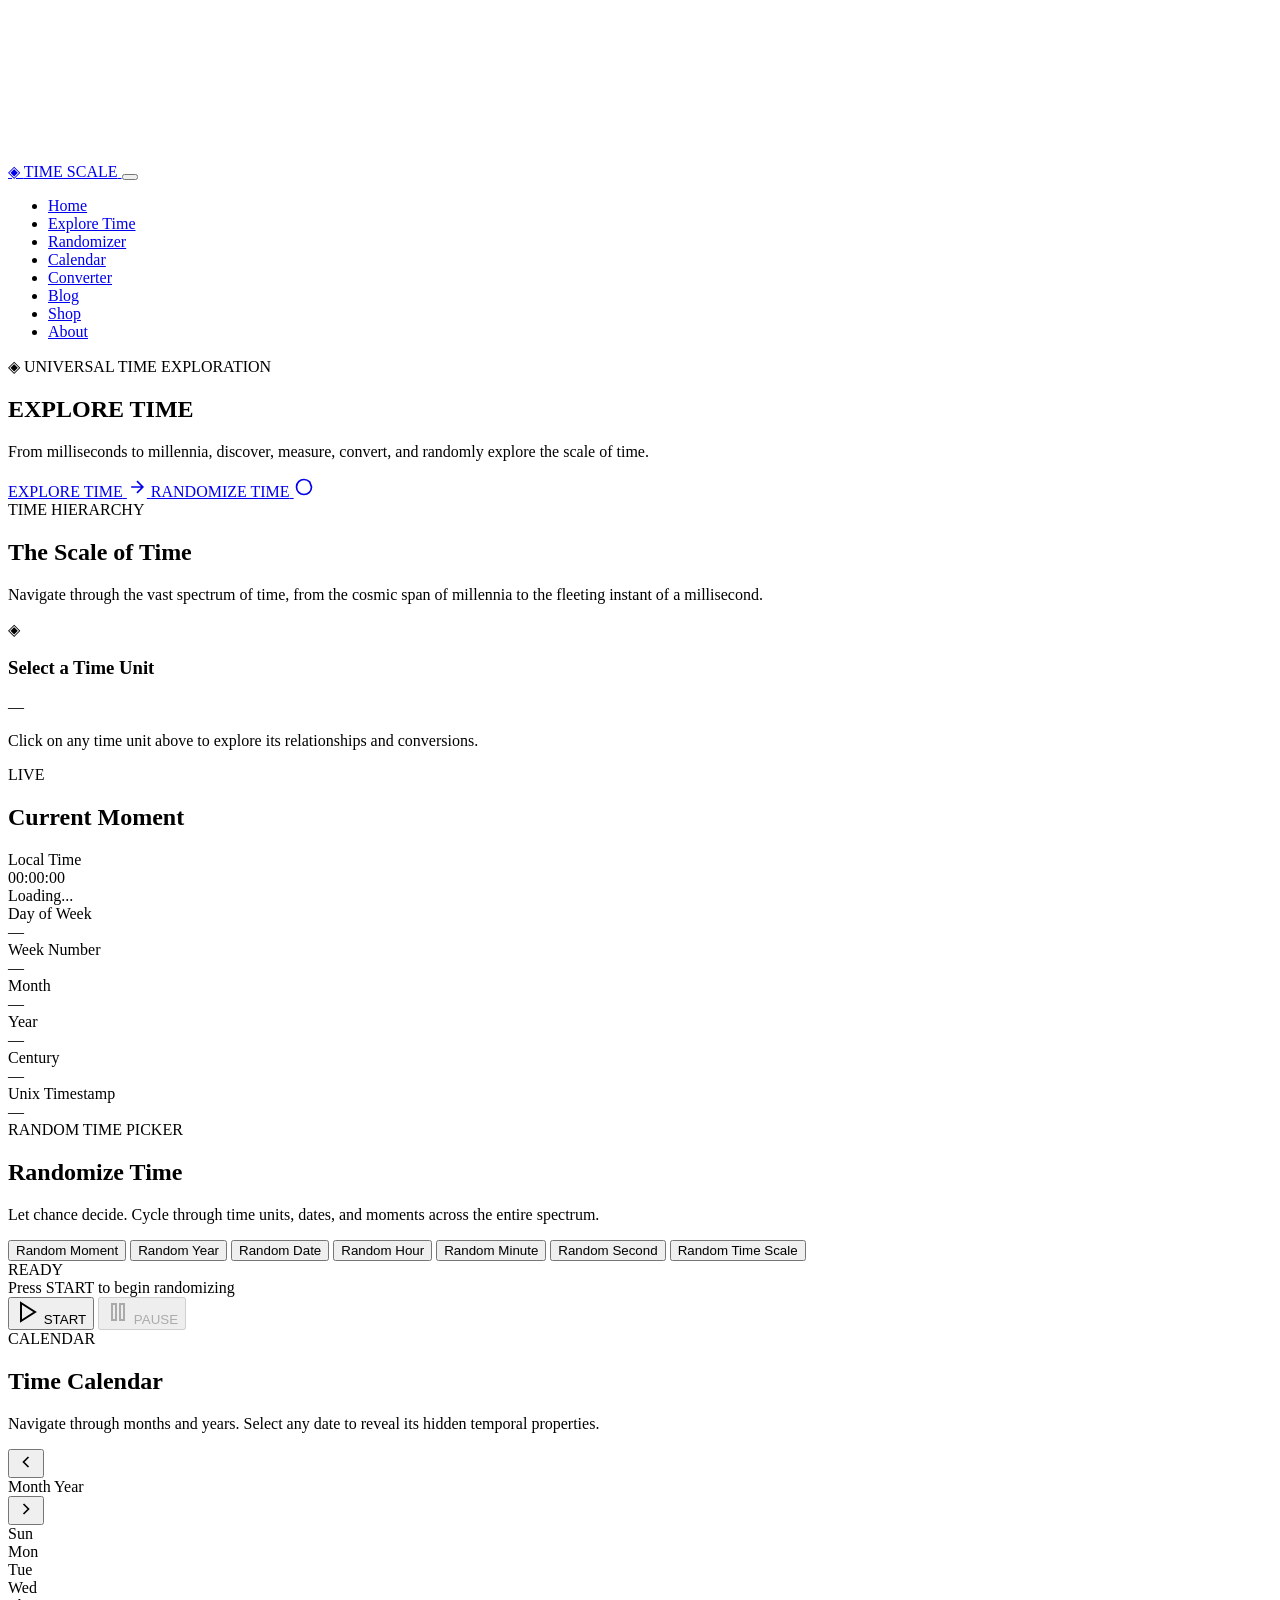
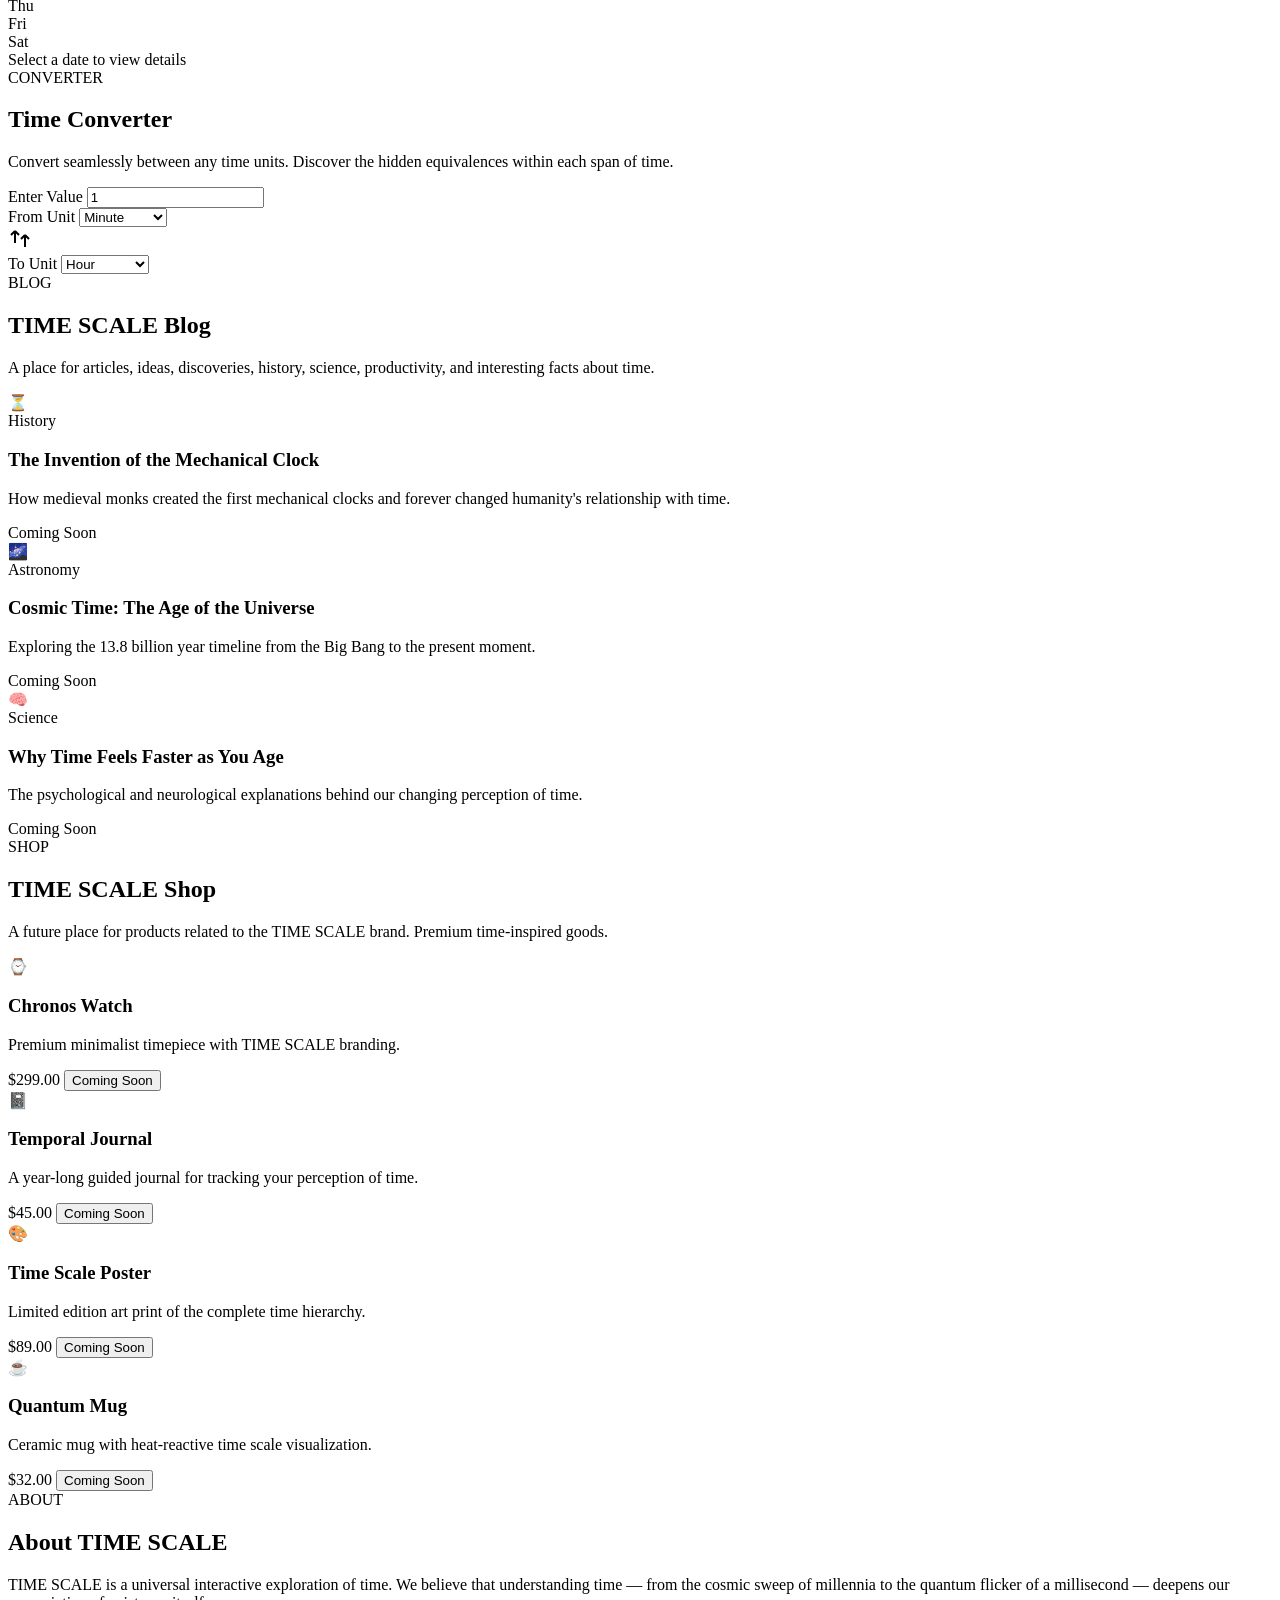
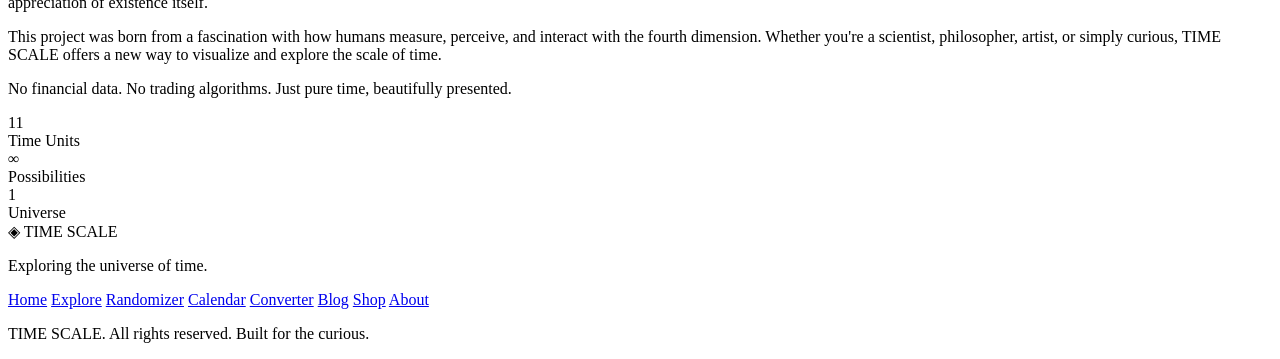
==== commit 9f680bc7: "Update index.html" ====
--- a/index.html
+++ b/index.html
@@ -3,646 +3,422 @@
 <head>
     <meta charset="UTF-8">
     <meta name="viewport" content="width=device-width, initial-scale=1.0">
-    <title>Magic Trading Time Picker</title>
-    <style>
-        * {
-            margin: 0;
-            padding: 0;
-            box-sizing: border-box;
-        }
-
-        body {
-            background: #000000;
-            color: #e0e0e0;
-            font-family: 'Segoe UI', Tahoma, Geneva, Verdana, sans-serif;
-            min-height: 100vh;
-            display: flex;
-            flex-direction: column;
-            align-items: center;
-            justify-content: center;
-            overflow-x: hidden;
-            padding: 20px;
-        }
-
-        .container {
-            width: 100%;
-            max-width: 500px;
-            display: flex;
-            flex-direction: column;
-            align-items: center;
-            gap: 24px;
-        }
-
-        .title {
-            font-size: 1.6rem;
-            font-weight: 700;
-            text-align: center;
-            color: #ffffff;
-            text-transform: uppercase;
-            letter-spacing: 3px;
-            text-shadow: 0 0 20px rgba(0, 150, 255, 0.6), 0 0 40px rgba(0, 100, 255, 0.3);
-        }
-
-        .subtitle {
-            font-size: 0.85rem;
-            color: #8899aa;
-            text-align: center;
-            letter-spacing: 2px;
-            text-transform: uppercase;
-        }
-
-        .clock-panel {
-            background: linear-gradient(145deg, #0a0a1a 0%, #0d0d1f 50%, #080818 100%);
-            border: 1px solid rgba(0, 150, 255, 0.2);
-            border-radius: 24px;
-            padding: 30px;
-            width: 100%;
-            display: flex;
-            flex-direction: column;
-            align-items: center;
-            box-shadow: 0 0 40px rgba(0, 100, 255, 0.08), inset 0 0 60px rgba(0, 50, 150, 0.05);
-            position: relative;
-        }
-
-        .clock-panel::before {
-            content: '';
-            position: absolute;
-            top: -1px;
-            left: -1px;
-            right: -1px;
-            bottom: -1px;
-            border-radius: 24px;
-            background: linear-gradient(135deg, rgba(0, 150, 255, 0.3), transparent 40%, transparent 60%, rgba(0, 150, 255, 0.3));
-            z-index: -1;
-        }
-
-        .clock-wrapper {
-            position: relative;
-            width: 280px;
-            height: 280px;
-            margin: 10px auto;
-        }
-
-        @media (min-width: 480px) {
-            .clock-wrapper {
-                width: 340px;
-                height: 340px;
-            }
-        }
-
-        .clock-face {
-            position: absolute;
-            width: 100%;
-            height: 100%;
-            border-radius: 50%;
-            background: radial-gradient(circle at center, #0f0f2a 0%, #080818 70%, #050510 100%);
-            border: 2px solid rgba(0, 150, 255, 0.25);
-            box-shadow: 0 0 30px rgba(0, 100, 255, 0.1), inset 0 0 50px rgba(0, 50, 150, 0.08);
-        }
-
-        .clock-face::after {
-            content: '';
-            position: absolute;
-            top: 50%;
-            left: 50%;
-            transform: translate(-50%, -50%);
-            width: 14px;
-            height: 14px;
-            background: #00aaff;
-            border-radius: 50%;
-            box-shadow: 0 0 15px rgba(0, 170, 255, 0.8), 0 0 30px rgba(0, 170, 255, 0.4);
-            z-index: 10;
-        }
-
-        .clock-number {
-            position: absolute;
-            width: 40px;
-            height: 40px;
-            display: flex;
-            align-items: center;
-            justify-content: center;
-            font-size: 1.3rem;
-            font-weight: 700;
-            color: #8899aa;
-            border-radius: 50%;
-            transition: all 0.15s ease;
-            text-shadow: 0 0 5px rgba(0, 0, 0, 0.5);
-            left: 50%;
-            top: 50%;
-            margin-left: -20px;
-            margin-top: -20px;
-        }
-
-        .clock-number.active {
-            color: #ffffff;
-            text-shadow: 0 0 15px rgba(0, 200, 255, 1), 0 0 30px rgba(0, 150, 255, 0.8);
-            transform: scale(1.3);
-            z-index: 5;
-        }
-
-        .clock-number.selected {
-            color: #ffffff;
-            text-shadow: 0 0 20px rgba(0, 200, 255, 1), 0 0 40px rgba(0, 150, 255, 0.9), 0 0 60px rgba(0, 100, 255, 0.6);
-            transform: scale(1.4);
-            z-index: 5;
-        }
-
-        .pointer {
-            position: absolute;
-            top: 50%;
-            left: 50%;
-            width: 4px;
-            height: 110px;
-            background: linear-gradient(to top, transparent 0%, transparent 20%, #00aaff 20%, #00ddff 100%);
-            transform-origin: bottom center;
-            transform: translate(-50%, -100%) rotate(-90deg);
-            border-radius: 2px;
-            transition: transform 0.12s cubic-bezier(0.25, 0.46, 0.45, 0.94);
-            z-index: 8;
-            box-shadow: 0 0 10px rgba(0, 170, 255, 0.6);
-        }
-
-        @media (min-width: 480px) {
-            .pointer {
-                height: 135px;
-            }
-        }
-
-        .pointer::before {
-            content: '';
-            position: absolute;
-            top: -8px;
-            left: 50%;
-            transform: translateX(-50%);
-            width: 0;
-            height: 0;
-            border-left: 8px solid transparent;
-            border-right: 8px solid transparent;
-            border-bottom: 14px solid #00ddff;
-            filter: drop-shadow(0 0 6px rgba(0, 200, 255, 0.8));
-        }
-
-        .pointer.spinning {
-            transition: transform 0.08s linear;
-        }
-
-        .am-pm-selector {
-            display: flex;
-            gap: 12px;
-            margin-top: 10px;
-            margin-bottom: 5px;
-        }
-
-        .am-pm-btn {
-            padding: 10px 28px;
-            border: 1px solid rgba(0, 150, 255, 0.3);
-            background: rgba(0, 20, 60, 0.4);
-            color: #8899aa;
-            border-radius: 10px;
-            cursor: pointer;
-            font-size: 0.95rem;
-            font-weight: 600;
-            letter-spacing: 1px;
-            transition: all 0.3s ease;
-            text-transform: uppercase;
-        }
-
-        .am-pm-btn:hover {
-            border-color: rgba(0, 150, 255, 0.6);
-            color: #aaccff;
-            background: rgba(0, 30, 80, 0.5);
-        }
-
-        .am-pm-btn.active {
-            background: linear-gradient(135deg, #0066cc 0%, #0088ff 100%);
-            color: #ffffff;
-            border-color: #00aaff;
-            box-shadow: 0 0 20px rgba(0, 136, 255, 0.4), 0 0 40px rgba(0, 100, 255, 0.2);
-            text-shadow: 0 0 10px rgba(255, 255, 255, 0.5);
-        }
-
-        .controls {
-            display: flex;
-            gap: 14px;
-            width: 100%;
-            justify-content: center;
-            flex-wrap: wrap;
-        }
-
-        .btn {
-            padding: 14px 36px;
-            border: none;
-            border-radius: 12px;
-            font-size: 1rem;
-            font-weight: 700;
-            letter-spacing: 2px;
-            text-transform: uppercase;
-            cursor: pointer;
-            transition: all 0.3s ease;
-            min-width: 130px;
-            position: relative;
-            overflow: hidden;
-        }
-
-        .btn-start {
-            background: linear-gradient(135deg, #0066cc 0%, #0088ff 50%, #00aaff 100%);
-            color: #ffffff;
-            box-shadow: 0 0 20px rgba(0, 136, 255, 0.3), 0 4px 15px rgba(0, 100, 255, 0.2);
-        }
-
-        .btn-start:hover:not(:disabled) {
-            transform: translateY(-2px);
-            box-shadow: 0 0 30px rgba(0, 170, 255, 0.5), 0 6px 20px rgba(0, 100, 255, 0.3);
-        }
-
-        .btn-start:disabled {
-            opacity: 0.5;
-            cursor: not-allowed;
-        }
-
-        .btn-pause {
-            background: linear-gradient(135deg, #004488 0%, #0066cc 100%);
-            color: #ffffff;
-            box-shadow: 0 0 20px rgba(0, 100, 200, 0.3);
-        }
-
-        .btn-pause:hover:not(:disabled) {
-            transform: translateY(-2px);
-            box-shadow: 0 0 30px rgba(0, 136, 255, 0.5);
-        }
-
-        .btn-pause:disabled {
-            opacity: 0.4;
-            cursor: not-allowed;
-        }
-
-        .btn-reset {
-            background: linear-gradient(135deg, #1a1a2e 0%, #252540 100%);
-            color: #aaccff;
-            border: 1px solid rgba(0, 150, 255, 0.25);
-            box-shadow: 0 0 15px rgba(0, 100, 255, 0.1);
-        }
-
-        .btn-reset:hover {
-            transform: translateY(-2px);
-            border-color: rgba(0, 150, 255, 0.5);
-            box-shadow: 0 0 25px rgba(0, 136, 255, 0.2);
-            color: #ffffff;
-        }
-
-        .result-panel {
-            background: linear-gradient(145deg, #0a0a1a 0%, #0d0d1f 100%);
-            border: 1px solid rgba(0, 150, 255, 0.2);
-            border-radius: 20px;
-            padding: 28px;
-            width: 100%;
-            text-align: center;
-            opacity: 0;
-            transform: translateY(20px) scale(0.95);
-            transition: all 0.6s cubic-bezier(0.34, 1.56, 0.64, 1);
-            box-shadow: 0 0 40px rgba(0, 100, 255, 0.08);
-        }
-
-        .result-panel.show {
-            opacity: 1;
-            transform: translateY(0) scale(1);
-        }
-
-        .result-icon {
-            font-size: 2.5rem;
-            margin-bottom: 10px;
-            display: block;
-            animation: bounceIn 0.6s ease;
-        }
-
-        .result-label {
-            font-size: 0.85rem;
-            color: #8899aa;
-            text-transform: uppercase;
-            letter-spacing: 3px;
-            margin-bottom: 8px;
-        }
-
-        .result-time {
-            font-size: 2.8rem;
-            font-weight: 800;
-            color: #ffffff;
-            text-shadow: 0 0 20px rgba(0, 200, 255, 0.8), 0 0 40px rgba(0, 150, 255, 0.5), 0 0 80px rgba(0, 100, 255, 0.3);
-            letter-spacing: 2px;
-            animation: pulseGlow 2s ease-in-out infinite;
-        }
-
-        .result-note {
-            font-size: 0.8rem;
-            color: #667788;
-            margin-top: 10px;
-            letter-spacing: 1px;
-        }
-
-        .ring-markers {
-            position: absolute;
-            width: 100%;
-            height: 100%;
-            top: 0;
-            left: 0;
-        }
-
-        .ring-marker {
-            position: absolute;
-            width: 3px;
-            height: 8px;
-            background: rgba(0, 150, 255, 0.2);
-            border-radius: 2px;
-            left: 50%;
-            top: 8px;
-            transform-origin: center 132px;
-            margin-left: -1.5px;
-        }
-
-        @media (min-width: 480px) {
-            .ring-marker {
-                transform-origin: center 162px;
-            }
-        }
-
-        @keyframes pulseGlow {
-            0%, 100% {
-                text-shadow: 0 0 20px rgba(0, 200, 255, 0.8), 0 0 40px rgba(0, 150, 255, 0.5), 0 0 80px rgba(0, 100, 255, 0.3);
-            }
-            50% {
-                text-shadow: 0 0 30px rgba(0, 220, 255, 1), 0 0 60px rgba(0, 170, 255, 0.7), 0 0 100px rgba(0, 120, 255, 0.5);
-            }
-        }
-
-        @keyframes bounceIn {
-            0% {
-                transform: scale(0);
-                opacity: 0;
-            }
-            50% {
-                transform: scale(1.2);
-            }
-            100% {
-                transform: scale(1);
-                opacity: 1;
-            }
-        }
-
-        .status-text {
-            font-size: 0.75rem;
-            color: #556677;
-            text-transform: uppercase;
-            letter-spacing: 2px;
-            margin-top: 5px;
-            min-height: 18px;
-        }
-
-        .status-text.spinning {
-            color: #00aaff;
-            text-shadow: 0 0 10px rgba(0, 170, 255, 0.5);
-            animation: blink 0.5s ease-in-out infinite alternate;
-        }
-
-        @keyframes blink {
-            from { opacity: 0.5; }
-            to { opacity: 1; }
-        }
-
-        .outer-glow {
-            position: absolute;
-            top: -10px;
-            left: -10px;
-            right: -10px;
-            bottom: -10px;
-            border-radius: 50%;
-            border: 1px solid rgba(0, 150, 255, 0.08);
-            pointer-events: none;
-        }
-    </style>
+    <title>TIME SCALE — Explore the Universe of Time</title>
+    <link rel="stylesheet" href="style.css">
+    <link rel="preconnect" href="https://fonts.googleapis.com">
+    <link rel="preconnect" href="https://fonts.gstatic.com" crossorigin>
+    <link href="https://fonts.googleapis.com/css2?family=Orbitron:wght@400;500;600;700;800;900&family=Inter:wght@300;400;500;600;700&family=JetBrains+Mono:wght@400;500;600&display=swap" rel="stylesheet">
 </head>
 <body>
-    <div class="container">
-        <div>
-            <div class="title">Magic Trading Time Picker</div>
-            <div class="subtitle">Random Hour Selector</div>
-        </div>
-
-        <div class="clock-panel">
-            <div class="am-pm-selector">
-                <button class="am-pm-btn active" id="btnAM" onclick="setPeriod('AM')">AM</button>
-                <button class="am-pm-btn" id="btnPM" onclick="setPeriod('PM')">PM</button>
-            </div>
-
-            <div class="clock-wrapper" id="clockWrapper">
-                <div class="outer-glow"></div>
-                <div class="clock-face">
-                    <div class="ring-markers" id="ringMarkers"></div>
-                    <div id="numbersContainer"></div>
-                </div>
-                <div class="pointer" id="pointer"></div>
-            </div>
-
-            <div class="status-text" id="statusText">Ready to spin</div>
-        </div>
-
-        <div class="controls">
-            <button class="btn btn-start" id="startBtn" onclick="startSpin()">Start</button>
-            <button class="btn btn-pause" id="pauseBtn" onclick="pauseSpin()" disabled>Pause</button>
-            <button class="btn btn-reset" id="resetBtn" onclick="resetAll()">Reset</button>
-        </div>
-
-        <div class="result-panel" id="resultPanel">
-            <span class="result-icon">🎯</span>
-            <div class="result-label">Your Selected Time</div>
-            <div class="result-time" id="resultTime">--:--</div>
-            <div class="result-note">Trading Time Chosen Randomly</div>
-        </div>
-    </div>
-
-    <script>
-        let currentPeriod = 'AM';
-        let isSpinning = false;
-        let spinInterval = null;
-        let currentHour = 12;
-        let selectedHour = null;
-
-        const numbersContainer = document.getElementById('numbersContainer');
-        const pointer = document.getElementById('pointer');
-        const ringMarkers = document.getElementById('ringMarkers');
-        const startBtn = document.getElementById('startBtn');
-        const pauseBtn = document.getElementById('pauseBtn');
-        const resetBtn = document.getElementById('resetBtn');
-        const resultPanel = document.getElementById('resultPanel');
-        const resultTime = document.getElementById('resultTime');
-        const statusText = document.getElementById('statusText');
-        const btnAM = document.getElementById('btnAM');
-        const btnPM = document.getElementById('btnPM');
-
-        function initClock() {
-            // Create ring markers
-            for (let i = 0; i < 60; i++) {
-                const marker = document.createElement('div');
-                marker.className = 'ring-marker';
-                marker.style.transform = `rotate(${i * 6}deg)`;
-                if (i % 5 === 0) {
-                    marker.style.height = '12px';
-                    marker.style.background = 'rgba(0, 150, 255, 0.35)';
-                    marker.style.width = '4px';
-                    marker.style.marginLeft = '-2px';
-                }
-                ringMarkers.appendChild(marker);
-            }
-
-            // Create numbers 1-12
-            for (let h = 1; h <= 12; h++) {
-                const numEl = document.createElement('div');
-                numEl.className = 'clock-number';
-                numEl.id = `num-${h}`;
-                numEl.textContent = h;
-
-                const angle = (h * 30) - 90;
-                const radius = 105;
-                const rad = angle * Math.PI / 180;
-                const x = Math.cos(rad) * radius;
-                const y = Math.sin(rad) * radius;
-
-                numEl.style.transform = `translate(${x}px, ${y}px)`;
-                numbersContainer.appendChild(numEl);
-            }
-
-            // Set initial pointer to 12
-            updatePointer(12);
-            highlightNumber(12);
-        }
-
-        function updatePointer(hour) {
-            const angle = (hour * 30) - 90;
-            pointer.style.transform = `translate(-50%, -100%) rotate(${angle}deg)`;
-        }
-
-        function highlightNumber(hour) {
-            document.querySelectorAll('.clock-number').forEach(el => {
-                el.classList.remove('active', 'selected');
-            });
-            const activeNum = document.getElementById(`num-${hour}`);
-            if (activeNum) {
-                if (isSpinning) {
-                    activeNum.classList.add('active');
-                } else if (selectedHour !== null) {
-                    activeNum.classList.add('selected');
-                }
-            }
-        }
-
-        function setPeriod(period) {
-            if (isSpinning) return;
-            currentPeriod = period;
-            if (period === 'AM') {
-                btnAM.classList.add('active');
-                btnPM.classList.remove('active');
-            } else {
-                btnPM.classList.add('active');
-                btnAM.classList.remove('active');
-            }
-        }
-
-        function getRandomHour() {
-            return Math.floor(Math.random() * 12) + 1;
-        }
-
-        function startSpin() {
-            if (isSpinning) return;
-
-            isSpinning = true;
-            selectedHour = null;
-            resultPanel.classList.remove('show');
-            pointer.classList.add('spinning');
-
-            startBtn.disabled = true;
-            pauseBtn.disabled = false;
-            btnAM.disabled = true;
-            btnPM.disabled = true;
-            btnAM.style.opacity = '0.5';
-            btnPM.style.opacity = '0.5';
-            statusText.textContent = 'Selecting random hour...';
-            statusText.classList.add('spinning');
-
-            // Clear any selected state
-            document.querySelectorAll('.clock-number').forEach(el => {
-                el.classList.remove('selected');
-            });
-
-            let speed = 80;
-            let lastHour = currentHour;
-
-            spinInterval = setInterval(() => {
-                let newHour;
-                do {
-                    newHour = getRandomHour();
-                } while (newHour === lastHour);
-
-                lastHour = newHour;
-                currentHour = newHour;
-                updatePointer(currentHour);
-                highlightNumber(currentHour);
-            }, speed);
-        }
-
-        function pauseSpin() {
-            if (!isSpinning) return;
-
-            clearInterval(spinInterval);
-            isSpinning = false;
-            pointer.classList.remove('spinning');
-
-            selectedHour = currentHour;
-
-            startBtn.disabled = false;
-            pauseBtn.disabled = true;
-            btnAM.disabled = false;
-            btnPM.disabled = false;
-            btnAM.style.opacity = '1';
-            btnPM.style.opacity = '1';
-            statusText.textContent = 'Time selected!';
-            statusText.classList.remove('spinning');
-
-            highlightNumber(selectedHour);
-
-            // Display result
-            const displayHour = selectedHour;
-            const timeString = `${displayHour}:00 ${currentPeriod}`;
-            resultTime.textContent = timeString;
-            resultPanel.classList.add('show');
-        }
-
-        function resetAll() {
-            clearInterval(spinInterval);
-            isSpinning = false;
-            pointer.classList.remove('spinning');
-
-            selectedHour = null;
-            currentHour = 12;
-
-            startBtn.disabled = false;
-            pauseBtn.disabled = true;
-            btnAM.disabled = false;
-            btnPM.disabled = false;
-            btnAM.style.opacity = '1';
-            btnPM.style.opacity = '1';
-
-            statusText.textContent = 'Ready to spin';
-            statusText.classList.remove('spinning');
-
-            resultPanel.classList.remove('show');
-
-            updatePointer(12);
-            document.querySelectorAll('.clock-number').forEach(el => {
-                el.classList.remove('active', 'selected');
-            });
-        }
-
-        // Initialize on load
-        initClock();
-    </script>
+    <!-- Particle Background Canvas -->
+    <canvas id="particleCanvas"></canvas>
+
+    <!-- Navigation -->
+    <nav class="navbar" id="navbar">
+        <div class="nav-container">
+            <a href="#home" class="nav-logo">
+                <span class="logo-icon">◈</span>
+                <span class="logo-text">TIME SCALE</span>
+            </a>
+            <button class="mobile-menu-btn" id="mobileMenuBtn" aria-label="Toggle menu">
+                <span></span>
+                <span></span>
+                <span></span>
+            </button>
+            <ul class="nav-links" id="navLinks">
+                <li><a href="#home" class="nav-link active">Home</a></li>
+                <li><a href="#explore" class="nav-link">Explore Time</a></li>
+                <li><a href="#randomizer" class="nav-link">Randomizer</a></li>
+                <li><a href="#calendar" class="nav-link">Calendar</a></li>
+                <li><a href="#converter" class="nav-link">Converter</a></li>
+                <li><a href="#blog" class="nav-link">Blog</a></li>
+                <li><a href="#shop" class="nav-link">Shop</a></li>
+                <li><a href="#about" class="nav-link">About</a></li>
+            </ul>
+        </div>
+    </nav>
+
+    <!-- Hero Section -->
+    <section id="home" class="hero">
+        <div class="hero-content">
+            <div class="hero-badge">◈ UNIVERSAL TIME EXPLORATION</div>
+            <h1 class="hero-title">EXPLORE TIME</h1>
+            <p class="hero-subtitle">From milliseconds to millennia, discover, measure, convert, and randomly explore the scale of time.</p>
+            <div class="hero-buttons">
+                <a href="#explore" class="btn btn-primary">
+                    <span>EXPLORE TIME</span>
+                    <svg width="20" height="20" viewBox="0 0 24 24" fill="none" stroke="currentColor" stroke-width="2"><path d="M5 12h14M12 5l7 7-7 7"/></svg>
+                </a>
+                <a href="#randomizer" class="btn btn-secondary">
+                    <span>RANDOMIZE TIME</span>
+                    <svg width="20" height="20" viewBox="0 0 24 24" fill="none" stroke="currentColor" stroke-width="2"><path d="M21 12a9 9 0 11-9-9c2.52 0 4.93 1 6.74 2.74L21 12z"/></svg>
+                </a>
+            </div>
+        </div>
+        <div class="hero-scroll-indicator">
+            <div class="scroll-line"></div>
+        </div>
+    </section>
+
+    <!-- Time Scale Section -->
+    <section id="explore" class="section time-scale-section">
+        <div class="container">
+            <div class="section-header">
+                <span class="section-tag">TIME HIERARCHY</span>
+                <h2 class="section-title">The Scale of Time</h2>
+                <p class="section-desc">Navigate through the vast spectrum of time, from the cosmic span of millennia to the fleeting instant of a millisecond.</p>
+            </div>
+            
+            <div class="time-scale-container">
+                <div class="time-scale-visual" id="timeScaleVisual">
+                    <!-- Generated by JS -->
+                </div>
+                <div class="time-scale-details" id="timeScaleDetails">
+                    <div class="detail-card glass">
+                        <div class="detail-icon" id="detailIcon">◈</div>
+                        <h3 class="detail-title" id="detailTitle">Select a Time Unit</h3>
+                        <div class="detail-value" id="detailValue">—</div>
+                        <p class="detail-desc" id="detailDesc">Click on any time unit above to explore its relationships and conversions.</p>
+                        <div classdetail-conversions" id="detailConversions"></div>
+                    </div>
+                </div>
+            </div>
+        </div>
+    </section>
+
+    <!-- Live Time Section -->
+    <section class="section live-time-section">
+        <div class="container">
+            <div class="section-header">
+                <span class="section-tag">LIVE</span>
+                <h2 class="section-title">Current Moment</h2>
+            </div>
+            <div class="live-time-grid">
+                <div class="live-card glass large">
+                    <div class="live-label">Local Time</div>
+                    <div class="live-time" id="liveTime">00:00:00</div>
+                    <div class="live-date" id="liveDate">Loading...</div>
+                </div>
+                <div class="live-card glass">
+                    <div class="live-label">Day of Week</div>
+                    <div class="live-value" id="liveDay">—</div>
+                </div>
+                <div class="live-card glass">
+                    <div class="live-label">Week Number</div>
+                    <div class="live-value" id="liveWeek">—</div>
+                </div>
+                <div class="live-card glass">
+                    <div class="live-label">Month</div>
+                    <div class="live-value" id="liveMonth">—</div>
+                </div>
+                <div class="live-card glass">
+                    <div class="live-label">Year</div>
+                    <div class="live-value" id="liveYear">—</div>
+                </div>
+                <div class="live-card glass">
+                    <div class="live-label">Century</div>
+                    <div class="live-value" id="liveCentury">—</div>
+                </div>
+                <div class="live-card glass wide">
+                    <div class="live-label">Unix Timestamp</div>
+                    <div class="live-value mono" id="liveUnix">—</div>
+                </div>
+            </div>
+        </div>
+    </section>
+
+    <!-- Randomizer Section -->
+    <section id="randomizer" class="section randomizer-section">
+        <div class="container">
+            <div class="section-header">
+                <span class="section-tag">RANDOM TIME PICKER</span>
+                <h2 class="section-title">Randomize Time</h2>
+                <p class="section-desc">Let chance decide. Cycle through time units, dates, and moments across the entire spectrum.</p>
+            </div>
+
+            <div class="randomizer-layout">
+                <div class="randomizer-modes">
+                    <button class="mode-btn active" data-mode="moment">Random Moment</button>
+                    <button class="mode-btn" data-mode="year">Random Year</button>
+                    <button class="mode-btn" data-mode="date">Random Date</button>
+                    <button class="mode-btn" data-mode="hour">Random Hour</button>
+                    <button class="mode-btn" data-mode="minute">Random Minute</button>
+                    <button class="mode-btn" data-mode="second">Random Second</button>
+                    <button class="mode-btn" data-mode="scale">Random Time Scale</button>
+                </div>
+
+                <div class="randomizer-display glass" id="randomizerDisplay">
+                    <div class="randomizer-status" id="randomizerStatus">READY</div>
+                    <div class="randomizer-result" id="randomizerResult">
+                        <div class="result-placeholder">Press START to begin randomizing</div>
+                    </div>
+                    <div class="randomizer-controls">
+                        <button class="btn btn-primary btn-large" id="startRandomBtn">
+                            <svg width="24" height="24" viewBox="0 0 24 24" fill="none" stroke="currentColor" stroke-width="2"><polygon points="5 3 19 12 5 21 5 3"/></svg>
+                            START
+                        </button>
+                        <button class="btn btn-secondary btn-large" id="pauseRandomBtn" disabled>
+                            <svg width="24" height="24" viewBox="0 0 24 24" fill="none" stroke="currentColor" stroke-width="2"><rect x="6" y="4" width="4" height="16"/><rect x="14" y="4" width="4" height="16"/></svg>
+                            PAUSE
+                        </button>
+                    </div>
+                </div>
+            </div>
+        </div>
+    </section>
+
+    <!-- Calendar Section -->
+    <section id="calendar" class="section calendar-section">
+        <div class="container">
+            <div class="section-header">
+                <span class="section-tag">CALENDAR</span>
+                <h2 class="section-title">Time Calendar</h2>
+                <p class="section-desc">Navigate through months and years. Select any date to reveal its hidden temporal properties.</p>
+            </div>
+
+            <div class="calendar-layout">
+                <div class="calendar-main glass">
+                    <div class="calendar-header">
+                        <button class="cal-nav-btn" id="prevMonth">
+                            <svg width="20" height="20" viewBox="0 0 24 24" fill="none" stroke="currentColor" stroke-width="2"><path d="M15 18l-6-6 6-6"/></svg>
+                        </button>
+                        <div class="calendar-title" id="calendarTitle">Month Year</div>
+                        <button class="cal-nav-btn" id="nextMonth">
+                            <svg width="20" height="20" viewBox="0 0 24 24" fill="none" stroke="currentColor" stroke-width="2"><path d="M9 18l6-6-6-6"/></svg>
+                        </button>
+                    </div>
+                    <div class="calendar-weekdays">
+                        <div>Sun</div><div>Mon</div><div>Tue</div><div>Wed</div><div>Thu</div><div>Fri</div><div>Sat</div>
+                    </div>
+                    <div class="calendar-days" id="calendarDays"></div>
+                </div>
+
+                <div class="calendar-details glass" id="calendarDetails">
+                    <div class="cal-detail-placeholder">Select a date to view details</div>
+                </div>
+            </div>
+        </div>
+    </section>
+
+    <!-- Converter Section -->
+    <section id="converter" class="section converter-section">
+        <div class="container">
+            <div class="section-header">
+                <span class="section-tag">CONVERTER</span>
+                <h2 class="section-title">Time Converter</h2>
+                <p class="section-desc">Convert seamlessly between any time units. Discover the hidden equivalences within each span of time.</p>
+            </div>
+
+            <div class="converter-layout">
+                <div class="converter-input glass">
+                    <div class="input-group">
+                        <label>Enter Value</label>
+                        <input type="number" id="convValue" value="1" min="0" step="any">
+                    </div>
+                    <div class="input-group">
+                        <label>From Unit</label>
+                        <select id="convFrom">
+                            <option value="millennium">Millennium</option>
+                            <option value="century">Century</option>
+                            <option value="decade">Decade</option>
+                            <option value="year">Year</option>
+                            <option value="month">Month</option>
+                            <option value="week">Week</option>
+                            <option value="day">Day</option>
+                            <option value="hour">Hour</option>
+                            <option value="minute" selected>Minute</option>
+                            <option value="second">Second</option>
+                            <option value="millisecond">Millisecond</option>
+                        </select>
+                    </div>
+                    <div class="converter-swap" id="converterSwap">
+                        <svg width="24" height="24" viewBox="0 0 24 24" fill="none" stroke="currentColor" stroke-width="2"><path d="M7 16V4M7 4L3 8M7 4l4 4M17 8v12m0-12l4 4m-4-4l-4 4"/></svg>
+                    </div>
+                    <div class="input-group">
+                        <label>To Unit</label>
+                        <select id="convTo">
+                            <option value="millennium">Millennium</option>
+                            <option value="century">Century</option>
+                            <option value="decade">Decade</option>
+                            <option value="year">Year</option>
+                            <option value="month">Month</option>
+                            <option value="week">Week</option>
+                            <option value="day">Day</option>
+                            <option value="hour" selected>Hour</option>
+                            <option value="minute">Minute</option>
+                            <option value="second">Second</option>
+                            <option value="millisecond">Millisecond</option>
+                        </select>
+                    </div>
+                </div>
+
+                <div class="converter-results glass" id="converterResults">
+                    <!-- Generated by JS -->
+                </div>
+            </div>
+        </div>
+    </section>
+
+    <!-- Blog Section -->
+    <section id="blog" class="section blog-section">
+        <div class="container">
+            <div class="section-header">
+                <span class="section-tag">BLOG</span>
+                <h2 class="section-title">TIME SCALE Blog</h2>
+                <p class="section-desc">A place for articles, ideas, discoveries, history, science, productivity, and interesting facts about time.</p>
+            </div>
+            <div class="blog-grid">
+                <article class="blog-card glass">
+                    <div class="blog-image">
+                        <div class="blog-img-placeholder">⏳</div>
+                    </div>
+                    <div class="blog-content">
+                        <span class="blog-category">History</span>
+                        <h3>The Invention of the Mechanical Clock</h3>
+                        <p>How medieval monks created the first mechanical clocks and forever changed humanity's relationship with time.</p>
+                        <span class="blog-date">Coming Soon</span>
+                    </div>
+                </article>
+                <article class="blog-card glass">
+                    <div class="blog-image">
+                        <div class="blog-img-placeholder">🌌</div>
+                    </div>
+                    <div class="blog-content">
+                        <span class="blog-category">Astronomy</span>
+                        <h3>Cosmic Time: The Age of the Universe</h3>
+                        <p>Exploring the 13.8 billion year timeline from the Big Bang to the present moment.</p>
+                        <span class="blog-date">Coming Soon</span>
+                    </div>
+                </article>
+                <article class="blog-card glass">
+                    <div class="blog-image">
+                        <div class="blog-img-placeholder">🧠</div>
+                    </div>
+                    <div class="blog-content">
+                        <span class="blog-category">Science</span>
+                        <h3>Why Time Feels Faster as You Age</h3>
+                        <p>The psychological and neurological explanations behind our changing perception of time.</p>
+                        <span class="blog-date">Coming Soon</span>
+                    </div>
+                </article>
+            </div>
+        </div>
+    </section>
+
+    <!-- Shop Section -->
+    <section id="shop" class="section shop-section">
+        <div class="container">
+            <div class="section-header">
+                <span class="section-tag">SHOP</span>
+                <h2 class="section-title">TIME SCALE Shop</h2>
+                <p class="section-desc">A future place for products related to the TIME SCALE brand. Premium time-inspired goods.</p>
+            </div>
+            <div class="shop-grid">
+                <div class="shop-card glass">
+                    <div class="shop-image">
+                        <div class="shop-img-placeholder">⌚</div>
+                    </div>
+                    <div class="shop-content">
+                        <h3>Chronos Watch</h3>
+                        <p class="shop-desc">Premium minimalist timepiece with TIME SCALE branding.</p>
+                        <span class="shop-price">$299.00</span>
+                        <button class="btn btn-secondary btn-small">Coming Soon</button>
+                    </div>
+                </div>
+                <div class="shop-card glass">
+                    <div class="shop-image">
+                        <div class="shop-img-placeholder">📓</div>
+                    </div>
+                    <div class="shop-content">
+                        <h3>Temporal Journal</h3>
+                        <p class="shop-desc">A year-long guided journal for tracking your perception of time.</p>
+                        <span class="shop-price">$45.00</span>
+                        <button class="btn btn-secondary btn-small">Coming Soon</button>
+                    </div>
+                </div>
+                <div class="shop-card glass">
+                    <div class="shop-image">
+                        <div class="shop-img-placeholder">🎨</div>
+                    </div>
+                    <div class="shop-content">
+                        <h3>Time Scale Poster</h3>
+                        <p class="shop-desc">Limited edition art print of the complete time hierarchy.</p>
+                        <span class="shop-price">$89.00</span>
+                        <button class="btn btn-secondary btn-small">Coming Soon</button>
+                    </div>
+                </div>
+                <div class="shop-card glass">
+                    <div class="shop-image">
+                        <div class="shop-img-placeholder">☕</div>
+                    </div>
+                    <div class="shop-content">
+                        <h3>Quantum Mug</h3>
+                        <p class="shop-desc">Ceramic mug with heat-reactive time scale visualization.</p>
+                        <span class="shop-price">$32.00</span>
+                        <button class="btn btn-secondary btn-small">Coming Soon</button>
+                    </div>
+                </div>
+            </div>
+        </div>
+    </section>
+
+    <!-- About Section -->
+    <section id="about" class="section about-section">
+        <div class="container">
+            <div class="about-content glass">
+                <div class="section-header">
+                    <span class="section-tag">ABOUT</span>
+                    <h2 class="section-title">About TIME SCALE</h2>
+                </div>
+                <div class="about-text">
+                    <p>TIME SCALE is a universal interactive exploration of time. We believe that understanding time — from the cosmic sweep of millennia to the quantum flicker of a millisecond — deepens our appreciation of existence itself.</p>
+                    <p>This project was born from a fascination with how humans measure, perceive, and interact with the fourth dimension. Whether you're a scientist, philosopher, artist, or simply curious, TIME SCALE offers a new way to visualize and explore the scale of time.</p>
+                    <p>No financial data. No trading algorithms. Just pure time, beautifully presented.</p>
+                </div>
+                <div class="about-stats">
+                    <div class="stat-item">
+                        <div class="stat-value">11</div>
+                        <div class="stat-label">Time Units</div>
+                    </div>
+                    <div class="stat-item">
+                        <div class="stat-value">∞</div>
+                        <div class="stat-label">Possibilities</div>
+                    </div>
+                    <div class="stat-item">
+                        <div class="stat-value">1</div>
+                        <div class="stat-label">Universe</div>
+                    </div>
+                </div>
+            </div>
+        </div>
+    </section>
+
+    <!-- Footer -->
+    <footer class="footer">
+        <div class="container">
+            <div class="footer-content">
+                <div class="footer-brand">
+                    <span class="logo-icon">◈</span>
+                    <span class="logo-text">TIME SCALE</span>
+                    <p>Exploring the universe of time.</p>
+                </div>
+                <div class="footer-links">
+                    <a href="#home">Home</a>
+                    <a href="#explore">Explore</a>
+                    <a href="#randomizer">Randomizer</a>
+                    <a href="#calendar">Calendar</a>
+                    <a href="#converter">Converter</a>
+                    <a href="#blog">Blog</a>
+                    <a href="#shop">Shop</a>
+                    <a href="#about">About</a>
+                </div>
+            </div>
+            <div class="footer-bottom">
+                <p> TIME SCALE. All rights reserved. Built for the curious.</p>
+            </div>
+        </div>
+    </footer>
+
+    <script src="script.js"></script>
 </body>
 </html>
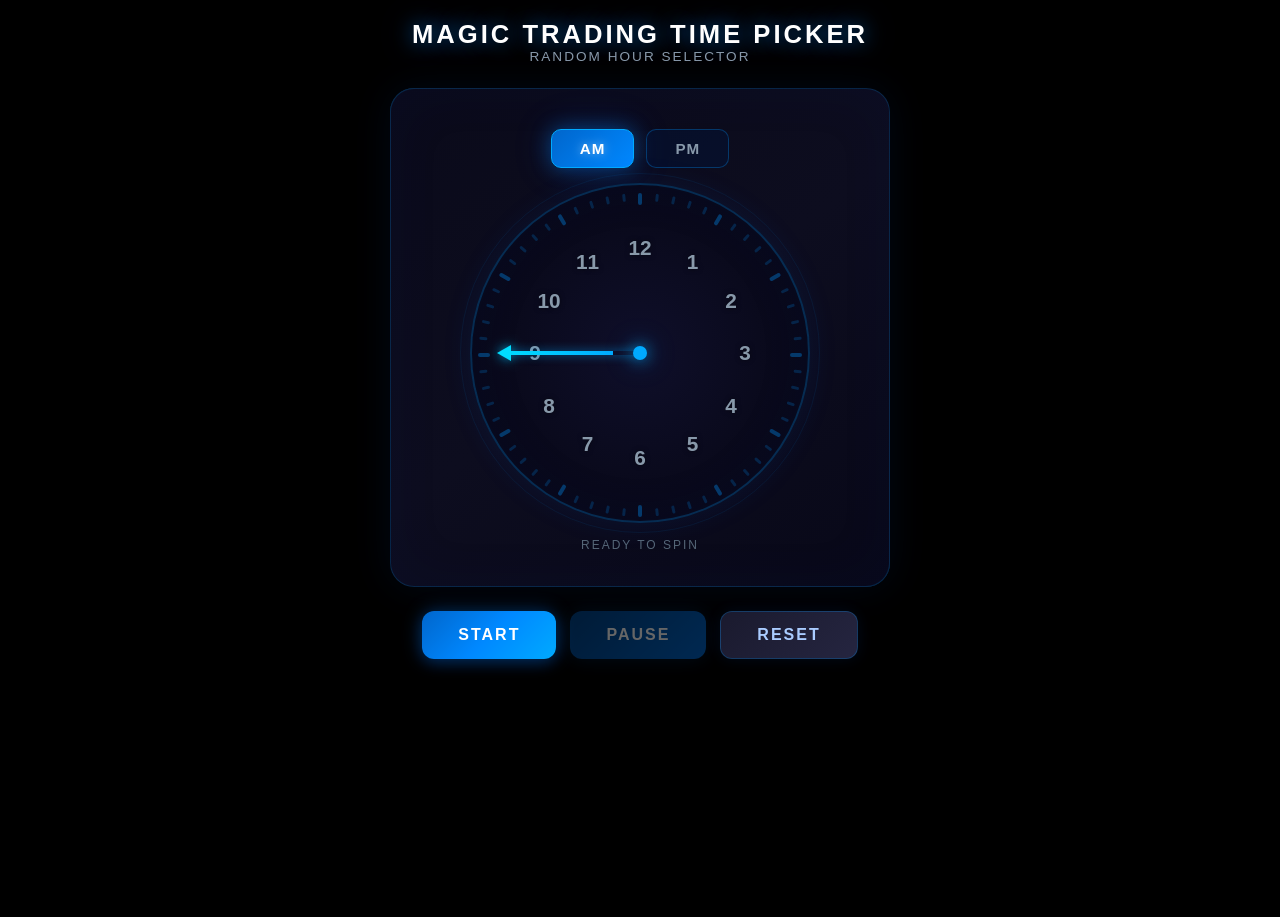
==== commit 305ad239: "Update index.html" ====
--- a/index.html
+++ b/index.html
@@ -3,422 +3,646 @@
 <head>
     <meta charset="UTF-8">
     <meta name="viewport" content="width=device-width, initial-scale=1.0">
-    <title>TIME SCALE — Explore the Universe of Time</title>
-    <link rel="stylesheet" href="style.css">
-    <link rel="preconnect" href="https://fonts.googleapis.com">
-    <link rel="preconnect" href="https://fonts.gstatic.com" crossorigin>
-    <link href="https://fonts.googleapis.com/css2?family=Orbitron:wght@400;500;600;700;800;900&family=Inter:wght@300;400;500;600;700&family=JetBrains+Mono:wght@400;500;600&display=swap" rel="stylesheet">
+    <title>Magic Trading Time Picker</title>
+    <style>
+        * {
+            margin: 0;
+            padding: 0;
+            box-sizing: border-box;
+        }
+
+        body {
+            background: #000000;
+            color: #e0e0e0;
+            font-family: 'Segoe UI', Tahoma, Geneva, Verdana, sans-serif;
+            min-height: 100vh;
+            display: flex;
+            flex-direction: column;
+            align-items: center;
+            justify-content: center;
+            overflow-x: hidden;
+            padding: 20px;
+        }
+
+        .container {
+            width: 100%;
+            max-width: 500px;
+            display: flex;
+            flex-direction: column;
+            align-items: center;
+            gap: 24px;
+        }
+
+        .title {
+            font-size: 1.6rem;
+            font-weight: 700;
+            text-align: center;
+            color: #ffffff;
+            text-transform: uppercase;
+            letter-spacing: 3px;
+            text-shadow: 0 0 20px rgba(0, 150, 255, 0.6), 0 0 40px rgba(0, 100, 255, 0.3);
+        }
+
+        .subtitle {
+            font-size: 0.85rem;
+            color: #8899aa;
+            text-align: center;
+            letter-spacing: 2px;
+            text-transform: uppercase;
+        }
+
+        .clock-panel {
+            background: linear-gradient(145deg, #0a0a1a 0%, #0d0d1f 50%, #080818 100%);
+            border: 1px solid rgba(0, 150, 255, 0.2);
+            border-radius: 24px;
+            padding: 30px;
+            width: 100%;
+            display: flex;
+            flex-direction: column;
+            align-items: center;
+            box-shadow: 0 0 40px rgba(0, 100, 255, 0.08), inset 0 0 60px rgba(0, 50, 150, 0.05);
+            position: relative;
+        }
+
+        .clock-panel::before {
+            content: '';
+            position: absolute;
+            top: -1px;
+            left: -1px;
+            right: -1px;
+            bottom: -1px;
+            border-radius: 24px;
+            background: linear-gradient(135deg, rgba(0, 150, 255, 0.3), transparent 40%, transparent 60%, rgba(0, 150, 255, 0.3));
+            z-index: -1;
+        }
+
+        .clock-wrapper {
+            position: relative;
+            width: 280px;
+            height: 280px;
+            margin: 10px auto;
+        }
+
+        @media (min-width: 480px) {
+            .clock-wrapper {
+                width: 340px;
+                height: 340px;
+            }
+        }
+
+        .clock-face {
+            position: absolute;
+            width: 100%;
+            height: 100%;
+            border-radius: 50%;
+            background: radial-gradient(circle at center, #0f0f2a 0%, #080818 70%, #050510 100%);
+            border: 2px solid rgba(0, 150, 255, 0.25);
+            box-shadow: 0 0 30px rgba(0, 100, 255, 0.1), inset 0 0 50px rgba(0, 50, 150, 0.08);
+        }
+
+        .clock-face::after {
+            content: '';
+            position: absolute;
+            top: 50%;
+            left: 50%;
+            transform: translate(-50%, -50%);
+            width: 14px;
+            height: 14px;
+            background: #00aaff;
+            border-radius: 50%;
+            box-shadow: 0 0 15px rgba(0, 170, 255, 0.8), 0 0 30px rgba(0, 170, 255, 0.4);
+            z-index: 10;
+        }
+
+        .clock-number {
+            position: absolute;
+            width: 40px;
+            height: 40px;
+            display: flex;
+            align-items: center;
+            justify-content: center;
+            font-size: 1.3rem;
+            font-weight: 700;
+            color: #8899aa;
+            border-radius: 50%;
+            transition: all 0.15s ease;
+            text-shadow: 0 0 5px rgba(0, 0, 0, 0.5);
+            left: 50%;
+            top: 50%;
+            margin-left: -20px;
+            margin-top: -20px;
+        }
+
+        .clock-number.active {
+            color: #ffffff;
+            text-shadow: 0 0 15px rgba(0, 200, 255, 1), 0 0 30px rgba(0, 150, 255, 0.8);
+            transform: scale(1.3);
+            z-index: 5;
+        }
+
+        .clock-number.selected {
+            color: #ffffff;
+            text-shadow: 0 0 20px rgba(0, 200, 255, 1), 0 0 40px rgba(0, 150, 255, 0.9), 0 0 60px rgba(0, 100, 255, 0.6);
+            transform: scale(1.4);
+            z-index: 5;
+        }
+
+        .pointer {
+            position: absolute;
+            top: 50%;
+            left: 50%;
+            width: 4px;
+            height: 110px;
+            background: linear-gradient(to top, transparent 0%, transparent 20%, #00aaff 20%, #00ddff 100%);
+            transform-origin: bottom center;
+            transform: translate(-50%, -100%) rotate(-90deg);
+            border-radius: 2px;
+            transition: transform 0.12s cubic-bezier(0.25, 0.46, 0.45, 0.94);
+            z-index: 8;
+            box-shadow: 0 0 10px rgba(0, 170, 255, 0.6);
+        }
+
+        @media (min-width: 480px) {
+            .pointer {
+                height: 135px;
+            }
+        }
+
+        .pointer::before {
+            content: '';
+            position: absolute;
+            top: -8px;
+            left: 50%;
+            transform: translateX(-50%);
+            width: 0;
+            height: 0;
+            border-left: 8px solid transparent;
+            border-right: 8px solid transparent;
+            border-bottom: 14px solid #00ddff;
+            filter: drop-shadow(0 0 6px rgba(0, 200, 255, 0.8));
+        }
+
+        .pointer.spinning {
+            transition: transform 0.08s linear;
+        }
+
+        .am-pm-selector {
+            display: flex;
+            gap: 12px;
+            margin-top: 10px;
+            margin-bottom: 5px;
+        }
+
+        .am-pm-btn {
+            padding: 10px 28px;
+            border: 1px solid rgba(0, 150, 255, 0.3);
+            background: rgba(0, 20, 60, 0.4);
+            color: #8899aa;
+            border-radius: 10px;
+            cursor: pointer;
+            font-size: 0.95rem;
+            font-weight: 600;
+            letter-spacing: 1px;
+            transition: all 0.3s ease;
+            text-transform: uppercase;
+        }
+
+        .am-pm-btn:hover {
+            border-color: rgba(0, 150, 255, 0.6);
+            color: #aaccff;
+            background: rgba(0, 30, 80, 0.5);
+        }
+
+        .am-pm-btn.active {
+            background: linear-gradient(135deg, #0066cc 0%, #0088ff 100%);
+            color: #ffffff;
+            border-color: #00aaff;
+            box-shadow: 0 0 20px rgba(0, 136, 255, 0.4), 0 0 40px rgba(0, 100, 255, 0.2);
+            text-shadow: 0 0 10px rgba(255, 255, 255, 0.5);
+        }
+
+        .controls {
+            display: flex;
+            gap: 14px;
+            width: 100%;
+            justify-content: center;
+            flex-wrap: wrap;
+        }
+
+        .btn {
+            padding: 14px 36px;
+            border: none;
+            border-radius: 12px;
+            font-size: 1rem;
+            font-weight: 700;
+            letter-spacing: 2px;
+            text-transform: uppercase;
+            cursor: pointer;
+            transition: all 0.3s ease;
+            min-width: 130px;
+            position: relative;
+            overflow: hidden;
+        }
+
+        .btn-start {
+            background: linear-gradient(135deg, #0066cc 0%, #0088ff 50%, #00aaff 100%);
+            color: #ffffff;
+            box-shadow: 0 0 20px rgba(0, 136, 255, 0.3), 0 4px 15px rgba(0, 100, 255, 0.2);
+        }
+
+        .btn-start:hover:not(:disabled) {
+            transform: translateY(-2px);
+            box-shadow: 0 0 30px rgba(0, 170, 255, 0.5), 0 6px 20px rgba(0, 100, 255, 0.3);
+        }
+
+        .btn-start:disabled {
+            opacity: 0.5;
+            cursor: not-allowed;
+        }
+
+        .btn-pause {
+            background: linear-gradient(135deg, #004488 0%, #0066cc 100%);
+            color: #ffffff;
+            box-shadow: 0 0 20px rgba(0, 100, 200, 0.3);
+        }
+
+        .btn-pause:hover:not(:disabled) {
+            transform: translateY(-2px);
+            box-shadow: 0 0 30px rgba(0, 136, 255, 0.5);
+        }
+
+        .btn-pause:disabled {
+            opacity: 0.4;
+            cursor: not-allowed;
+        }
+
+        .btn-reset {
+            background: linear-gradient(135deg, #1a1a2e 0%, #252540 100%);
+            color: #aaccff;
+            border: 1px solid rgba(0, 150, 255, 0.25);
+            box-shadow: 0 0 15px rgba(0, 100, 255, 0.1);
+        }
+
+        .btn-reset:hover {
+            transform: translateY(-2px);
+            border-color: rgba(0, 150, 255, 0.5);
+            box-shadow: 0 0 25px rgba(0, 136, 255, 0.2);
+            color: #ffffff;
+        }
+
+        .result-panel {
+            background: linear-gradient(145deg, #0a0a1a 0%, #0d0d1f 100%);
+            border: 1px solid rgba(0, 150, 255, 0.2);
+            border-radius: 20px;
+            padding: 28px;
+            width: 100%;
+            text-align: center;
+            opacity: 0;
+            transform: translateY(20px) scale(0.95);
+            transition: all 0.6s cubic-bezier(0.34, 1.56, 0.64, 1);
+            box-shadow: 0 0 40px rgba(0, 100, 255, 0.08);
+        }
+
+        .result-panel.show {
+            opacity: 1;
+            transform: translateY(0) scale(1);
+        }
+
+        .result-icon {
+            font-size: 2.5rem;
+            margin-bottom: 10px;
+            display: block;
+            animation: bounceIn 0.6s ease;
+        }
+
+        .result-label {
+            font-size: 0.85rem;
+            color: #8899aa;
+            text-transform: uppercase;
+            letter-spacing: 3px;
+            margin-bottom: 8px;
+        }
+
+        .result-time {
+            font-size: 2.8rem;
+            font-weight: 800;
+            color: #ffffff;
+            text-shadow: 0 0 20px rgba(0, 200, 255, 0.8), 0 0 40px rgba(0, 150, 255, 0.5), 0 0 80px rgba(0, 100, 255, 0.3);
+            letter-spacing: 2px;
+            animation: pulseGlow 2s ease-in-out infinite;
+        }
+
+        .result-note {
+            font-size: 0.8rem;
+            color: #667788;
+            margin-top: 10px;
+            letter-spacing: 1px;
+        }
+
+        .ring-markers {
+            position: absolute;
+            width: 100%;
+            height: 100%;
+            top: 0;
+            left: 0;
+        }
+
+        .ring-marker {
+            position: absolute;
+            width: 3px;
+            height: 8px;
+            background: rgba(0, 150, 255, 0.2);
+            border-radius: 2px;
+            left: 50%;
+            top: 8px;
+            transform-origin: center 132px;
+            margin-left: -1.5px;
+        }
+
+        @media (min-width: 480px) {
+            .ring-marker {
+                transform-origin: center 162px;
+            }
+        }
+
+        @keyframes pulseGlow {
+            0%, 100% {
+                text-shadow: 0 0 20px rgba(0, 200, 255, 0.8), 0 0 40px rgba(0, 150, 255, 0.5), 0 0 80px rgba(0, 100, 255, 0.3);
+            }
+            50% {
+                text-shadow: 0 0 30px rgba(0, 220, 255, 1), 0 0 60px rgba(0, 170, 255, 0.7), 0 0 100px rgba(0, 120, 255, 0.5);
+            }
+        }
+
+        @keyframes bounceIn {
+            0% {
+                transform: scale(0);
+                opacity: 0;
+            }
+            50% {
+                transform: scale(1.2);
+            }
+            100% {
+                transform: scale(1);
+                opacity: 1;
+            }
+        }
+
+        .status-text {
+            font-size: 0.75rem;
+            color: #556677;
+            text-transform: uppercase;
+            letter-spacing: 2px;
+            margin-top: 5px;
+            min-height: 18px;
+        }
+
+        .status-text.spinning {
+            color: #00aaff;
+            text-shadow: 0 0 10px rgba(0, 170, 255, 0.5);
+            animation: blink 0.5s ease-in-out infinite alternate;
+        }
+
+        @keyframes blink {
+            from { opacity: 0.5; }
+            to { opacity: 1; }
+        }
+
+        .outer-glow {
+            position: absolute;
+            top: -10px;
+            left: -10px;
+            right: -10px;
+            bottom: -10px;
+            border-radius: 50%;
+            border: 1px solid rgba(0, 150, 255, 0.08);
+            pointer-events: none;
+        }
+    </style>
 </head>
 <body>
-    <!-- Particle Background Canvas -->
-    <canvas id="particleCanvas"></canvas>
-
-    <!-- Navigation -->
-    <nav class="navbar" id="navbar">
-        <div class="nav-container">
-            <a href="#home" class="nav-logo">
-                <span class="logo-icon">◈</span>
-                <span class="logo-text">TIME SCALE</span>
-            </a>
-            <button class="mobile-menu-btn" id="mobileMenuBtn" aria-label="Toggle menu">
-                <span></span>
-                <span></span>
-                <span></span>
-            </button>
-            <ul class="nav-links" id="navLinks">
-                <li><a href="#home" class="nav-link active">Home</a></li>
-                <li><a href="#explore" class="nav-link">Explore Time</a></li>
-                <li><a href="#randomizer" class="nav-link">Randomizer</a></li>
-                <li><a href="#calendar" class="nav-link">Calendar</a></li>
-                <li><a href="#converter" class="nav-link">Converter</a></li>
-                <li><a href="#blog" class="nav-link">Blog</a></li>
-                <li><a href="#shop" class="nav-link">Shop</a></li>
-                <li><a href="#about" class="nav-link">About</a></li>
-            </ul>
+    <div class="container">
+        <div>
+            <div class="title">Magic Trading Time Picker</div>
+            <div class="subtitle">Random Hour Selector</div>
         </div>
-    </nav>
-
-    <!-- Hero Section -->
-    <section id="home" class="hero">
-        <div class="hero-content">
-            <div class="hero-badge">◈ UNIVERSAL TIME EXPLORATION</div>
-            <h1 class="hero-title">EXPLORE TIME</h1>
-            <p class="hero-subtitle">From milliseconds to millennia, discover, measure, convert, and randomly explore the scale of time.</p>
-            <div class="hero-buttons">
-                <a href="#explore" class="btn btn-primary">
-                    <span>EXPLORE TIME</span>
-                    <svg width="20" height="20" viewBox="0 0 24 24" fill="none" stroke="currentColor" stroke-width="2"><path d="M5 12h14M12 5l7 7-7 7"/></svg>
-                </a>
-                <a href="#randomizer" class="btn btn-secondary">
-                    <span>RANDOMIZE TIME</span>
-                    <svg width="20" height="20" viewBox="0 0 24 24" fill="none" stroke="currentColor" stroke-width="2"><path d="M21 12a9 9 0 11-9-9c2.52 0 4.93 1 6.74 2.74L21 12z"/></svg>
-                </a>
+
+        <div class="clock-panel">
+            <div class="am-pm-selector">
+                <button class="am-pm-btn active" id="btnAM" onclick="setPeriod('AM')">AM</button>
+                <button class="am-pm-btn" id="btnPM" onclick="setPeriod('PM')">PM</button>
             </div>
+
+            <div class="clock-wrapper" id="clockWrapper">
+                <div class="outer-glow"></div>
+                <div class="clock-face">
+                    <div class="ring-markers" id="ringMarkers"></div>
+                    <div id="numbersContainer"></div>
+                </div>
+                <div class="pointer" id="pointer"></div>
+            </div>
+
+            <div class="status-text" id="statusText">Ready to spin</div>
         </div>
-        <div class="hero-scroll-indicator">
-            <div class="scroll-line"></div>
+
+        <div class="controls">
+            <button class="btn btn-start" id="startBtn" onclick="startSpin()">Start</button>
+            <button class="btn btn-pause" id="pauseBtn" onclick="pauseSpin()" disabled>Pause</button>
+            <button class="btn btn-reset" id="resetBtn" onclick="resetAll()">Reset</button>
         </div>
-    </section>
-
-    <!-- Time Scale Section -->
-    <section id="explore" class="section time-scale-section">
-        <div class="container">
-            <div class="section-header">
-                <span class="section-tag">TIME HIERARCHY</span>
-                <h2 class="section-title">The Scale of Time</h2>
-                <p class="section-desc">Navigate through the vast spectrum of time, from the cosmic span of millennia to the fleeting instant of a millisecond.</p>
-            </div>
-            
-            <div class="time-scale-container">
-                <div class="time-scale-visual" id="timeScaleVisual">
-                    <!-- Generated by JS -->
-                </div>
-                <div class="time-scale-details" id="timeScaleDetails">
-                    <div class="detail-card glass">
-                        <div class="detail-icon" id="detailIcon">◈</div>
-                        <h3 class="detail-title" id="detailTitle">Select a Time Unit</h3>
-                        <div class="detail-value" id="detailValue">—</div>
-                        <p class="detail-desc" id="detailDesc">Click on any time unit above to explore its relationships and conversions.</p>
-                        <div classdetail-conversions" id="detailConversions"></div>
-                    </div>
-                </div>
-            </div>
+
+        <div class="result-panel" id="resultPanel">
+            <span class="result-icon">🎯</span>
+            <div class="result-label">Your Selected Time</div>
+            <div class="result-time" id="resultTime">--:--</div>
+            <div class="result-note">Trading Time Chosen Randomly</div>
         </div>
-    </section>
-
-    <!-- Live Time Section -->
-    <section class="section live-time-section">
-        <div class="container">
-            <div class="section-header">
-                <span class="section-tag">LIVE</span>
-                <h2 class="section-title">Current Moment</h2>
-            </div>
-            <div class="live-time-grid">
-                <div class="live-card glass large">
-                    <div class="live-label">Local Time</div>
-                    <div class="live-time" id="liveTime">00:00:00</div>
-                    <div class="live-date" id="liveDate">Loading...</div>
-                </div>
-                <div class="live-card glass">
-                    <div class="live-label">Day of Week</div>
-                    <div class="live-value" id="liveDay">—</div>
-                </div>
-                <div class="live-card glass">
-                    <div class="live-label">Week Number</div>
-                    <div class="live-value" id="liveWeek">—</div>
-                </div>
-                <div class="live-card glass">
-                    <div class="live-label">Month</div>
-                    <div class="live-value" id="liveMonth">—</div>
-                </div>
-                <div class="live-card glass">
-                    <div class="live-label">Year</div>
-                    <div class="live-value" id="liveYear">—</div>
-                </div>
-                <div class="live-card glass">
-                    <div class="live-label">Century</div>
-                    <div class="live-value" id="liveCentury">—</div>
-                </div>
-                <div class="live-card glass wide">
-                    <div class="live-label">Unix Timestamp</div>
-                    <div class="live-value mono" id="liveUnix">—</div>
-                </div>
-            </div>
-        </div>
-    </section>
-
-    <!-- Randomizer Section -->
-    <section id="randomizer" class="section randomizer-section">
-        <div class="container">
-            <div class="section-header">
-                <span class="section-tag">RANDOM TIME PICKER</span>
-                <h2 class="section-title">Randomize Time</h2>
-                <p class="section-desc">Let chance decide. Cycle through time units, dates, and moments across the entire spectrum.</p>
-            </div>
-
-            <div class="randomizer-layout">
-                <div class="randomizer-modes">
-                    <button class="mode-btn active" data-mode="moment">Random Moment</button>
-                    <button class="mode-btn" data-mode="year">Random Year</button>
-                    <button class="mode-btn" data-mode="date">Random Date</button>
-                    <button class="mode-btn" data-mode="hour">Random Hour</button>
-                    <button class="mode-btn" data-mode="minute">Random Minute</button>
-                    <button class="mode-btn" data-mode="second">Random Second</button>
-                    <button class="mode-btn" data-mode="scale">Random Time Scale</button>
-                </div>
-
-                <div class="randomizer-display glass" id="randomizerDisplay">
-                    <div class="randomizer-status" id="randomizerStatus">READY</div>
-                    <div class="randomizer-result" id="randomizerResult">
-                        <div class="result-placeholder">Press START to begin randomizing</div>
-                    </div>
-                    <div class="randomizer-controls">
-                        <button class="btn btn-primary btn-large" id="startRandomBtn">
-                            <svg width="24" height="24" viewBox="0 0 24 24" fill="none" stroke="currentColor" stroke-width="2"><polygon points="5 3 19 12 5 21 5 3"/></svg>
-                            START
-                        </button>
-                        <button class="btn btn-secondary btn-large" id="pauseRandomBtn" disabled>
-                            <svg width="24" height="24" viewBox="0 0 24 24" fill="none" stroke="currentColor" stroke-width="2"><rect x="6" y="4" width="4" height="16"/><rect x="14" y="4" width="4" height="16"/></svg>
-                            PAUSE
-                        </button>
-                    </div>
-                </div>
-            </div>
-        </div>
-    </section>
-
-    <!-- Calendar Section -->
-    <section id="calendar" class="section calendar-section">
-        <div class="container">
-            <div class="section-header">
-                <span class="section-tag">CALENDAR</span>
-                <h2 class="section-title">Time Calendar</h2>
-                <p class="section-desc">Navigate through months and years. Select any date to reveal its hidden temporal properties.</p>
-            </div>
-
-            <div class="calendar-layout">
-                <div class="calendar-main glass">
-                    <div class="calendar-header">
-                        <button class="cal-nav-btn" id="prevMonth">
-                            <svg width="20" height="20" viewBox="0 0 24 24" fill="none" stroke="currentColor" stroke-width="2"><path d="M15 18l-6-6 6-6"/></svg>
-                        </button>
-                        <div class="calendar-title" id="calendarTitle">Month Year</div>
-                        <button class="cal-nav-btn" id="nextMonth">
-                            <svg width="20" height="20" viewBox="0 0 24 24" fill="none" stroke="currentColor" stroke-width="2"><path d="M9 18l6-6-6-6"/></svg>
-                        </button>
-                    </div>
-                    <div class="calendar-weekdays">
-                        <div>Sun</div><div>Mon</div><div>Tue</div><div>Wed</div><div>Thu</div><div>Fri</div><div>Sat</div>
-                    </div>
-                    <div class="calendar-days" id="calendarDays"></div>
-                </div>
-
-                <div class="calendar-details glass" id="calendarDetails">
-                    <div class="cal-detail-placeholder">Select a date to view details</div>
-                </div>
-            </div>
-        </div>
-    </section>
-
-    <!-- Converter Section -->
-    <section id="converter" class="section converter-section">
-        <div class="container">
-            <div class="section-header">
-                <span class="section-tag">CONVERTER</span>
-                <h2 class="section-title">Time Converter</h2>
-                <p class="section-desc">Convert seamlessly between any time units. Discover the hidden equivalences within each span of time.</p>
-            </div>
-
-            <div class="converter-layout">
-                <div class="converter-input glass">
-                    <div class="input-group">
-                        <label>Enter Value</label>
-                        <input type="number" id="convValue" value="1" min="0" step="any">
-                    </div>
-                    <div class="input-group">
-                        <label>From Unit</label>
-                        <select id="convFrom">
-                            <option value="millennium">Millennium</option>
-                            <option value="century">Century</option>
-                            <option value="decade">Decade</option>
-                            <option value="year">Year</option>
-                            <option value="month">Month</option>
-                            <option value="week">Week</option>
-                            <option value="day">Day</option>
-                            <option value="hour">Hour</option>
-                            <option value="minute" selected>Minute</option>
-                            <option value="second">Second</option>
-                            <option value="millisecond">Millisecond</option>
-                        </select>
-                    </div>
-                    <div class="converter-swap" id="converterSwap">
-                        <svg width="24" height="24" viewBox="0 0 24 24" fill="none" stroke="currentColor" stroke-width="2"><path d="M7 16V4M7 4L3 8M7 4l4 4M17 8v12m0-12l4 4m-4-4l-4 4"/></svg>
-                    </div>
-                    <div class="input-group">
-                        <label>To Unit</label>
-                        <select id="convTo">
-                            <option value="millennium">Millennium</option>
-                            <option value="century">Century</option>
-                            <option value="decade">Decade</option>
-                            <option value="year">Year</option>
-                            <option value="month">Month</option>
-                            <option value="week">Week</option>
-                            <option value="day">Day</option>
-                            <option value="hour" selected>Hour</option>
-                            <option value="minute">Minute</option>
-                            <option value="second">Second</option>
-                            <option value="millisecond">Millisecond</option>
-                        </select>
-                    </div>
-                </div>
-
-                <div class="converter-results glass" id="converterResults">
-                    <!-- Generated by JS -->
-                </div>
-            </div>
-        </div>
-    </section>
-
-    <!-- Blog Section -->
-    <section id="blog" class="section blog-section">
-        <div class="container">
-            <div class="section-header">
-                <span class="section-tag">BLOG</span>
-                <h2 class="section-title">TIME SCALE Blog</h2>
-                <p class="section-desc">A place for articles, ideas, discoveries, history, science, productivity, and interesting facts about time.</p>
-            </div>
-            <div class="blog-grid">
-                <article class="blog-card glass">
-                    <div class="blog-image">
-                        <div class="blog-img-placeholder">⏳</div>
-                    </div>
-                    <div class="blog-content">
-                        <span class="blog-category">History</span>
-                        <h3>The Invention of the Mechanical Clock</h3>
-                        <p>How medieval monks created the first mechanical clocks and forever changed humanity's relationship with time.</p>
-                        <span class="blog-date">Coming Soon</span>
-                    </div>
-                </article>
-                <article class="blog-card glass">
-                    <div class="blog-image">
-                        <div class="blog-img-placeholder">🌌</div>
-                    </div>
-                    <div class="blog-content">
-                        <span class="blog-category">Astronomy</span>
-                        <h3>Cosmic Time: The Age of the Universe</h3>
-                        <p>Exploring the 13.8 billion year timeline from the Big Bang to the present moment.</p>
-                        <span class="blog-date">Coming Soon</span>
-                    </div>
-                </article>
-                <article class="blog-card glass">
-                    <div class="blog-image">
-                        <div class="blog-img-placeholder">🧠</div>
-                    </div>
-                    <div class="blog-content">
-                        <span class="blog-category">Science</span>
-                        <h3>Why Time Feels Faster as You Age</h3>
-                        <p>The psychological and neurological explanations behind our changing perception of time.</p>
-                        <span class="blog-date">Coming Soon</span>
-                    </div>
-                </article>
-            </div>
-        </div>
-    </section>
-
-    <!-- Shop Section -->
-    <section id="shop" class="section shop-section">
-        <div class="container">
-            <div class="section-header">
-                <span class="section-tag">SHOP</span>
-                <h2 class="section-title">TIME SCALE Shop</h2>
-                <p class="section-desc">A future place for products related to the TIME SCALE brand. Premium time-inspired goods.</p>
-            </div>
-            <div class="shop-grid">
-                <div class="shop-card glass">
-                    <div class="shop-image">
-                        <div class="shop-img-placeholder">⌚</div>
-                    </div>
-                    <div class="shop-content">
-                        <h3>Chronos Watch</h3>
-                        <p class="shop-desc">Premium minimalist timepiece with TIME SCALE branding.</p>
-                        <span class="shop-price">$299.00</span>
-                        <button class="btn btn-secondary btn-small">Coming Soon</button>
-                    </div>
-                </div>
-                <div class="shop-card glass">
-                    <div class="shop-image">
-                        <div class="shop-img-placeholder">📓</div>
-                    </div>
-                    <div class="shop-content">
-                        <h3>Temporal Journal</h3>
-                        <p class="shop-desc">A year-long guided journal for tracking your perception of time.</p>
-                        <span class="shop-price">$45.00</span>
-                        <button class="btn btn-secondary btn-small">Coming Soon</button>
-                    </div>
-                </div>
-                <div class="shop-card glass">
-                    <div class="shop-image">
-                        <div class="shop-img-placeholder">🎨</div>
-                    </div>
-                    <div class="shop-content">
-                        <h3>Time Scale Poster</h3>
-                        <p class="shop-desc">Limited edition art print of the complete time hierarchy.</p>
-                        <span class="shop-price">$89.00</span>
-                        <button class="btn btn-secondary btn-small">Coming Soon</button>
-                    </div>
-                </div>
-                <div class="shop-card glass">
-                    <div class="shop-image">
-                        <div class="shop-img-placeholder">☕</div>
-                    </div>
-                    <div class="shop-content">
-                        <h3>Quantum Mug</h3>
-                        <p class="shop-desc">Ceramic mug with heat-reactive time scale visualization.</p>
-                        <span class="shop-price">$32.00</span>
-                        <button class="btn btn-secondary btn-small">Coming Soon</button>
-                    </div>
-                </div>
-            </div>
-        </div>
-    </section>
-
-    <!-- About Section -->
-    <section id="about" class="section about-section">
-        <div class="container">
-            <div class="about-content glass">
-                <div class="section-header">
-                    <span class="section-tag">ABOUT</span>
-                    <h2 class="section-title">About TIME SCALE</h2>
-                </div>
-                <div class="about-text">
-                    <p>TIME SCALE is a universal interactive exploration of time. We believe that understanding time — from the cosmic sweep of millennia to the quantum flicker of a millisecond — deepens our appreciation of existence itself.</p>
-                    <p>This project was born from a fascination with how humans measure, perceive, and interact with the fourth dimension. Whether you're a scientist, philosopher, artist, or simply curious, TIME SCALE offers a new way to visualize and explore the scale of time.</p>
-                    <p>No financial data. No trading algorithms. Just pure time, beautifully presented.</p>
-                </div>
-                <div class="about-stats">
-                    <div class="stat-item">
-                        <div class="stat-value">11</div>
-                        <div class="stat-label">Time Units</div>
-                    </div>
-                    <div class="stat-item">
-                        <div class="stat-value">∞</div>
-                        <div class="stat-label">Possibilities</div>
-                    </div>
-                    <div class="stat-item">
-                        <div class="stat-value">1</div>
-                        <div class="stat-label">Universe</div>
-                    </div>
-                </div>
-            </div>
-        </div>
-    </section>
-
-    <!-- Footer -->
-    <footer class="footer">
-        <div class="container">
-            <div class="footer-content">
-                <div class="footer-brand">
-                    <span class="logo-icon">◈</span>
-                    <span class="logo-text">TIME SCALE</span>
-                    <p>Exploring the universe of time.</p>
-                </div>
-                <div class="footer-links">
-                    <a href="#home">Home</a>
-                    <a href="#explore">Explore</a>
-                    <a href="#randomizer">Randomizer</a>
-                    <a href="#calendar">Calendar</a>
-                    <a href="#converter">Converter</a>
-                    <a href="#blog">Blog</a>
-                    <a href="#shop">Shop</a>
-                    <a href="#about">About</a>
-                </div>
-            </div>
-            <div class="footer-bottom">
-                <p> TIME SCALE. All rights reserved. Built for the curious.</p>
-            </div>
-        </div>
-    </footer>
-
-    <script src="script.js"></script>
+    </div>
+
+    <script>
+        let currentPeriod = 'AM';
+        let isSpinning = false;
+        let spinInterval = null;
+        let currentHour = 12;
+        let selectedHour = null;
+
+        const numbersContainer = document.getElementById('numbersContainer');
+        const pointer = document.getElementById('pointer');
+        const ringMarkers = document.getElementById('ringMarkers');
+        const startBtn = document.getElementById('startBtn');
+        const pauseBtn = document.getElementById('pauseBtn');
+        const resetBtn = document.getElementById('resetBtn');
+        const resultPanel = document.getElementById('resultPanel');
+        const resultTime = document.getElementById('resultTime');
+        const statusText = document.getElementById('statusText');
+        const btnAM = document.getElementById('btnAM');
+        const btnPM = document.getElementById('btnPM');
+
+        function initClock() {
+            // Create ring markers
+            for (let i = 0; i < 60; i++) {
+                const marker = document.createElement('div');
+                marker.className = 'ring-marker';
+                marker.style.transform = `rotate(${i * 6}deg)`;
+                if (i % 5 === 0) {
+                    marker.style.height = '12px';
+                    marker.style.background = 'rgba(0, 150, 255, 0.35)';
+                    marker.style.width = '4px';
+                    marker.style.marginLeft = '-2px';
+                }
+                ringMarkers.appendChild(marker);
+            }
+
+            // Create numbers 1-12
+            for (let h = 1; h <= 12; h++) {
+                const numEl = document.createElement('div');
+                numEl.className = 'clock-number';
+                numEl.id = `num-${h}`;
+                numEl.textContent = h;
+
+                const angle = (h * 30) - 90;
+                const radius = 105;
+                const rad = angle * Math.PI / 180;
+                const x = Math.cos(rad) * radius;
+                const y = Math.sin(rad) * radius;
+
+                numEl.style.transform = `translate(${x}px, ${y}px)`;
+                numbersContainer.appendChild(numEl);
+            }
+
+            // Set initial pointer to 12
+            updatePointer(12);
+            highlightNumber(12);
+        }
+
+        function updatePointer(hour) {
+            const angle = (hour * 30) - 90;
+            pointer.style.transform = `translate(-50%, -100%) rotate(${angle}deg)`;
+        }
+
+        function highlightNumber(hour) {
+            document.querySelectorAll('.clock-number').forEach(el => {
+                el.classList.remove('active', 'selected');
+            });
+            const activeNum = document.getElementById(`num-${hour}`);
+            if (activeNum) {
+                if (isSpinning) {
+                    activeNum.classList.add('active');
+                } else if (selectedHour !== null) {
+                    activeNum.classList.add('selected');
+                }
+            }
+        }
+
+        function setPeriod(period) {
+            if (isSpinning) return;
+            currentPeriod = period;
+            if (period === 'AM') {
+                btnAM.classList.add('active');
+                btnPM.classList.remove('active');
+            } else {
+                btnPM.classList.add('active');
+                btnAM.classList.remove('active');
+            }
+        }
+
+        function getRandomHour() {
+            return Math.floor(Math.random() * 12) + 1;
+        }
+
+        function startSpin() {
+            if (isSpinning) return;
+
+            isSpinning = true;
+            selectedHour = null;
+            resultPanel.classList.remove('show');
+            pointer.classList.add('spinning');
+
+            startBtn.disabled = true;
+            pauseBtn.disabled = false;
+            btnAM.disabled = true;
+            btnPM.disabled = true;
+            btnAM.style.opacity = '0.5';
+            btnPM.style.opacity = '0.5';
+            statusText.textContent = 'Selecting random hour...';
+            statusText.classList.add('spinning');
+
+            // Clear any selected state
+            document.querySelectorAll('.clock-number').forEach(el => {
+                el.classList.remove('selected');
+            });
+
+            let speed = 80;
+            let lastHour = currentHour;
+
+            spinInterval = setInterval(() => {
+                let newHour;
+                do {
+                    newHour = getRandomHour();
+                } while (newHour === lastHour);
+
+                lastHour = newHour;
+                currentHour = newHour;
+                updatePointer(currentHour);
+                highlightNumber(currentHour);
+            }, speed);
+        }
+
+        function pauseSpin() {
+            if (!isSpinning) return;
+
+            clearInterval(spinInterval);
+            isSpinning = false;
+            pointer.classList.remove('spinning');
+
+            selectedHour = currentHour;
+
+            startBtn.disabled = false;
+            pauseBtn.disabled = true;
+            btnAM.disabled = false;
+            btnPM.disabled = false;
+            btnAM.style.opacity = '1';
+            btnPM.style.opacity = '1';
+            statusText.textContent = 'Time selected!';
+            statusText.classList.remove('spinning');
+
+            highlightNumber(selectedHour);
+
+            // Display result
+            const displayHour = selectedHour;
+            const timeString = `${displayHour}:00 ${currentPeriod}`;
+            resultTime.textContent = timeString;
+            resultPanel.classList.add('show');
+        }
+
+        function resetAll() {
+            clearInterval(spinInterval);
+            isSpinning = false;
+            pointer.classList.remove('spinning');
+
+            selectedHour = null;
+            currentHour = 12;
+
+            startBtn.disabled = false;
+            pauseBtn.disabled = true;
+            btnAM.disabled = false;
+            btnPM.disabled = false;
+            btnAM.style.opacity = '1';
+            btnPM.style.opacity = '1';
+
+            statusText.textContent = 'Ready to spin';
+            statusText.classList.remove('spinning');
+
+            resultPanel.classList.remove('show');
+
+            updatePointer(12);
+            document.querySelectorAll('.clock-number').forEach(el => {
+                el.classList.remove('active', 'selected');
+            });
+        }
+
+        // Initialize on load
+        initClock();
+    </script>
 </body>
 </html>
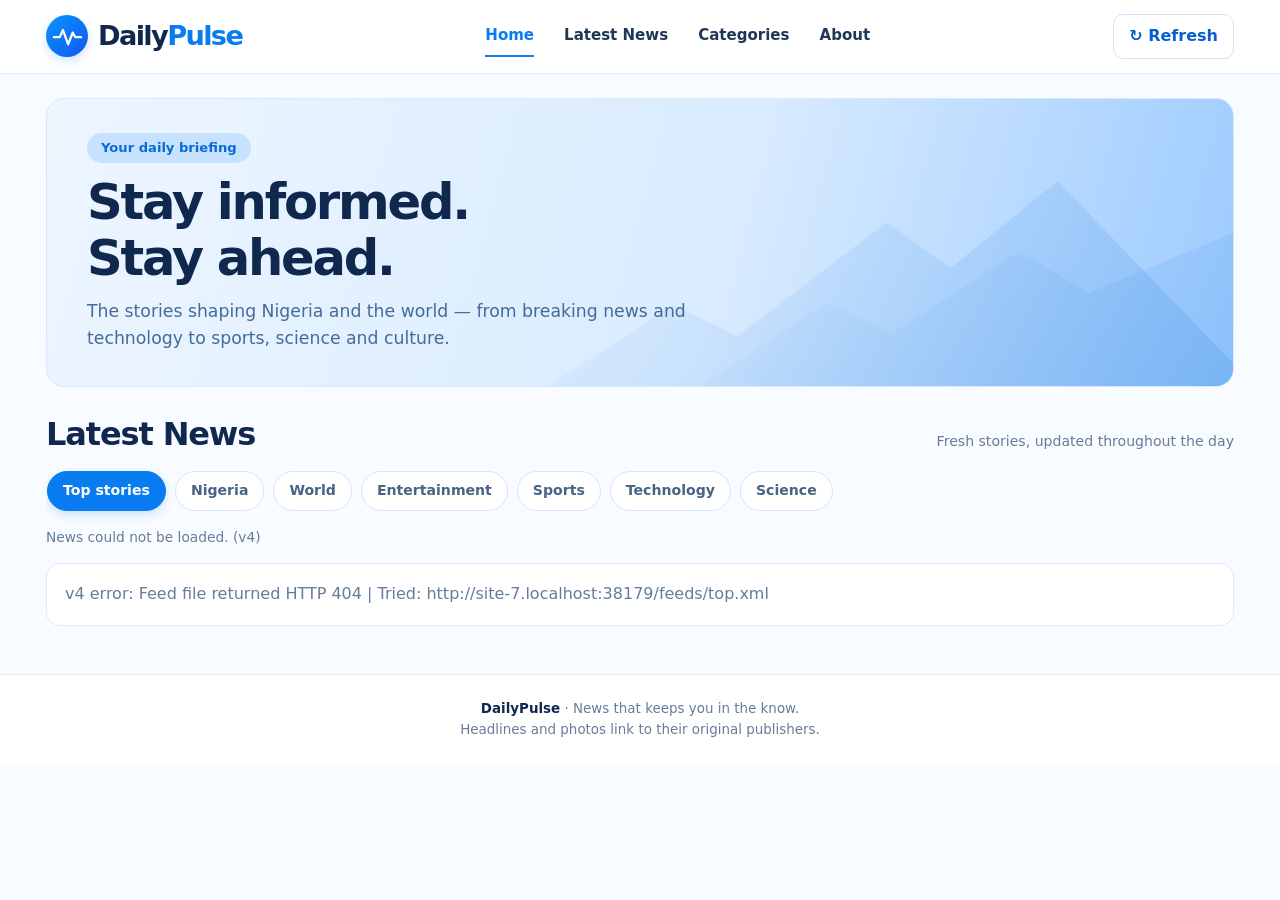
==== commit 3e21cc66: "Add files via upload" ====
--- a/index.html
+++ b/index.html
@@ -1,648 +1,213 @@
-<!DOCTYPE html>
+<!doctype html>
 <html lang="en">
 <head>
-    <meta charset="UTF-8">
-    <meta name="viewport" content="width=device-width, initial-scale=1.0">
-    <title>Magic Trading Time Picker</title>
-    <style>
-        * {
-            margin: 0;
-            padding: 0;
-            box-sizing: border-box;
+<meta charset="utf-8"><meta name="viewport" content="width=device-width, initial-scale=1">
+<meta name="theme-color" content="#ffffff"><meta name="description" content="DailyPulse — latest news, stories and updates.">
+<title>DailyPulse — Latest News</title>
+<style>
+:root{--blue:#087cf0;--blue-dark:#075ed1;--ink:#10284e;--muted:#667c99;--line:#dceafa;--pale:#eaf4ff;--card:#fff;--bg:#f8fbff;--shadow:0 8px 28px rgba(24,83,143,.07)}
+*{box-sizing:border-box}html{scroll-behavior:smooth}body{margin:0;background:var(--bg);color:var(--ink);font:16px/1.55 Inter,ui-sans-serif,system-ui,-apple-system,"Segoe UI",Arial,sans-serif}
+a{color:inherit}header{position:sticky;top:0;z-index:10;background:rgba(255,255,255,.96);backdrop-filter:blur(14px);border-bottom:1px solid var(--line)}.header-inner{max-width:1240px;margin:auto;padding:14px 26px;display:flex;align-items:center;justify-content:space-between;gap:24px}.brand{display:inline-flex;align-items:center;gap:10px;text-decoration:none;font-size:1.7rem;font-weight:850;letter-spacing:-.06em;white-space:nowrap}.brand-icon{width:42px;height:42px;display:grid;place-items:center;border-radius:50%;background:linear-gradient(135deg,#0796ff,#1455ed);box-shadow:0 4px 10px #087cf033}.brand-icon svg{width:31px;height:31px}.brand-name{color:var(--ink)}.brand-name span{color:var(--blue)}.nav{display:flex;align-items:center;gap:30px}.nav a{font-size:.94rem;font-weight:650;text-decoration:none;color:#203858;padding:8px 0;border-bottom:2px solid transparent}.nav a.active,.nav a:hover{color:var(--blue);border-color:var(--blue)}.header-actions{display:flex;align-items:center;gap:10px}button{font:inherit;cursor:pointer}.refresh{border:1px solid #cfe3fb;background:white;color:var(--blue-dark);font-weight:700;padding:9px 15px;border-radius:10px}.refresh:hover{background:var(--pale)}.menu-toggle{display:none;border:0;background:transparent;color:var(--ink);font-size:1.7rem;padding:3px 8px}
+main{max-width:1240px;margin:0 auto;padding:24px 26px 48px}.hero{position:relative;overflow:hidden;isolation:isolate;min-height:225px;padding:34px 40px;border-radius:18px;border:1px solid #d6e9ff;background:linear-gradient(105deg,#edf6ff 0%,#d9ebff 57%,#9bcaff 100%);display:flex;align-items:center;margin-bottom:28px}.hero:before,.hero:after{content:"";position:absolute;z-index:-1;bottom:-2px;right:-2%;width:60%;height:72%;background:linear-gradient(135deg,#ffffff00,#4b98e64d);clip-path:polygon(0 100%,18% 60%,27% 75%,48% 20%,57% 42%,72% 0,100% 100%)}.hero:after{right:0;width:45%;height:54%;opacity:.65;clip-path:polygon(0 100%,24% 45%,36% 65%,60% 12%,73% 39%,100% 0,100% 100%)}.hero-copy{max-width:720px}.eyebrow{display:inline-flex;padding:5px 14px;border-radius:999px;background:#c6e2ff;color:#076bd8;font-weight:750;font-size:.82rem;margin-bottom:12px}.hero h1{font-size:clamp(2rem,4vw,3.1rem);line-height:1.12;letter-spacing:-.045em;margin:0 0 12px;font-weight:850}.hero p{max-width:650px;margin:0;color:#456b99;font-size:1.08rem}.section-heading{display:flex;align-items:end;justify-content:space-between;gap:16px;margin:0 0 14px}.section-heading h2{font-size:clamp(1.55rem,3vw,2rem);line-height:1.2;letter-spacing:-.035em;margin:0}.section-heading p{color:var(--muted);font-size:.88rem;margin:0}.categories{display:flex;gap:9px;overflow-x:auto;padding:4px 1px 16px;scrollbar-width:thin}.category{flex:0 0 auto;border:1px solid #d5e7fb;background:#fff;color:#486482;border-radius:999px;padding:8px 15px;font-weight:650;font-size:.88rem;white-space:nowrap}.category[aria-pressed="true"]{background:var(--blue);color:white;border-color:var(--blue);box-shadow:0 4px 10px #087cf02b}.category:hover{border-color:var(--blue);color:var(--blue)}.category[aria-pressed="true"]:hover{color:white}#status{min-height:24px;color:var(--muted);font-size:.86rem;margin:0 0 12px}#news{display:grid;grid-template-columns:repeat(2,minmax(0,1fr));gap:16px}.story{min-width:0;display:grid;grid-template-columns:minmax(150px,38%) minmax(0,1fr);align-items:stretch;background:var(--card);border:1px solid var(--line);border-radius:16px;overflow:hidden;box-shadow:0 2px 7px #173b6205;transition:transform .18s ease,box-shadow .18s ease}.story:hover{transform:translateY(-2px);box-shadow:var(--shadow)}.story .photo{display:block;width:100%;height:100%;min-height:205px;object-fit:cover;background:#e6f0fb}.story .text{padding:20px;display:flex;flex-direction:column;align-items:flex-start;min-width:0}.story h2{font-size:1.08rem;line-height:1.35;letter-spacing:-.02em;margin:0 0 10px}.story h2 a{text-decoration:none}.story h2 a:hover{color:var(--blue)}.meta{color:var(--muted);font-size:.78rem;line-height:1.5}.description{margin:12px 0 0;color:#58708f;font-size:.9rem;line-height:1.55;display:-webkit-box;-webkit-line-clamp:3;-webkit-box-orient:vertical;overflow:hidden}.read-more{display:inline-flex;align-items:center;gap:8px;margin-top:auto;padding-top:14px;text-decoration:none;color:var(--blue-dark);font-weight:750;font-size:.9rem}.read-more:hover{gap:12px}.story:not(:has(.photo)){grid-template-columns:1fr}.error{grid-column:1/-1;background:white;border:1px solid var(--line);border-radius:14px;padding:18px;color:var(--muted);overflow-wrap:anywhere}footer{border-top:1px solid var(--line);background:#fff;color:var(--muted);font-size:.84rem;padding:24px;text-align:center}footer strong{color:var(--ink)}
+@media(min-width:1000px){#news{grid-template-columns:1fr 1fr}.story{min-height:220px}}
+@media(max-width:760px){.header-inner{padding:11px 16px;gap:10px}.brand{font-size:1.35rem;gap:8px}.brand-icon{width:36px;height:36px}.brand-icon svg{width:27px;height:27px}.menu-toggle{display:block}.nav{display:none;position:absolute;top:100%;left:0;right:0;background:#fff;padding:12px 18px 18px;border-bottom:1px solid var(--line);box-shadow:var(--shadow);flex-direction:column;align-items:stretch;gap:2px}.nav.open{display:flex}.nav a{padding:10px 8px;border-bottom:0;border-radius:8px}.nav a.active,.nav a:hover{background:var(--pale)}.refresh{padding:8px 11px;font-size:.84rem}main{padding:16px 14px 32px}.hero{min-height:190px;padding:23px 20px;border-radius:15px;margin-bottom:23px}.hero h1{font-size:2rem}.hero p{font-size:.94rem;max-width:92%}.hero:before{width:75%;height:55%;opacity:.8}.section-heading{margin-bottom:12px}#news{grid-template-columns:1fr;gap:12px}.story{display:flex;flex-direction:column;border-radius:14px}.story .photo{width:100%;height:auto;aspect-ratio:16/9;min-height:0}.story .text{padding:15px 16px 17px}.story h2{font-size:1.04rem;margin-bottom:8px}.description{font-size:.9rem;-webkit-line-clamp:3;margin-top:9px}.read-more{padding-top:11px}.categories{gap:7px;padding-bottom:12px}.category{padding:7px 12px;font-size:.83rem}#status{font-size:.82rem}.story:not(:has(.photo)){display:block}}
+@media(max-width:380px){.brand{font-size:1.2rem}.brand-icon{width:32px;height:32px}.refresh{font-size:.78rem;padding:7px 8px}.hero h1{font-size:1.75rem}.hero{padding:20px 16px}}
+</style></head>
+<body>
+<header><div class="header-inner">
+<a class="brand" href="#top" aria-label="DailyPulse home"><span class="brand-icon" aria-hidden="true"><svg viewBox="0 0 48 48" fill="none"><path d="M3 25h9l5-11 8 22 7-18 4 7h9" stroke="white" stroke-width="3.5" stroke-linecap="round" stroke-linejoin="round"/></svg></span><span class="brand-name">Daily<span>Pulse</span></span></a>
+<nav class="nav" id="main-nav" aria-label="Main navigation"><a class="active" href="#top">Home</a><a href="#latest">Latest News</a><a href="#categories">Categories</a><a href="#about">About</a></nav>
+<div class="header-actions"><button id="refresh" class="refresh" type="button">↻ Refresh</button><button class="menu-toggle" id="menu-toggle" type="button" aria-label="Open navigation" aria-expanded="false">☰</button></div>
+</div></header>
+<main id="top">
+<section class="hero" aria-labelledby="hero-title"><div class="hero-copy"><span class="eyebrow">Your daily briefing</span><h1 id="hero-title">Stay informed.<br class="mobile-break"> Stay ahead.</h1><p>The stories shaping Nigeria and the world — from breaking news and technology to sports, science and culture.</p></div></section>
+<section id="latest" aria-labelledby="latest-title"><div class="section-heading"><h2 id="latest-title">Latest News</h2><p>Fresh stories, updated throughout the day</p></div>
+<nav class="categories" id="categories" aria-label="News categories">
+<button class="category" data-category="top" aria-pressed="true">Top stories</button><button class="category" data-category="nigeria" aria-pressed="false">Nigeria</button><button class="category" data-category="world" aria-pressed="false">World</button><button class="category" data-category="entertainment" aria-pressed="false">Entertainment</button><button class="category" data-category="sports" aria-pressed="false">Sports</button><button class="category" data-category="technology" aria-pressed="false">Technology</button><button class="category" data-category="science" aria-pressed="false">Science</button>
+</nav><div id="status" role="status" aria-live="polite">Loading news…</div><section id="news" aria-label="News headlines"></section></section>
+</main><footer id="about"><strong>DailyPulse</strong> · News that keeps you in the know. <br>Headlines and photos link to their original publishers.</footer>
+  <script>
+    /*
+      Feeds are downloaded every ~15 minutes by a GitHub Action
+      (.github/workflows/news.yml) and saved in the /feeds folder,
+      so the page reads them from the same site (no CORS problem).
+    */
+    const newsEl = document.getElementById("news");
+    const statusEl = document.getElementById("status");
+    const refreshBtn = document.getElementById("refresh");
+    const categoryButtons = [...document.querySelectorAll("[data-category]")];
+    let selectedCategory = "top";
+    let loading = false;
+
+    function textOf(node, selector) {
+      return node.querySelector(selector)?.textContent?.trim() || "";
+    }
+
+    function safeHttpUrl(value) {
+      try {
+        const url = new URL(value);
+        return ["http:", "https:"].includes(url.protocol) ? url.href : "";
+      } catch {
+        return "";
+      }
+    }
+
+    function findImage(item) {
+      for (const name of ["content", "thumbnail"]) {
+        for (const el of Array.from(item.getElementsByTagNameNS("*", name))) {
+          const url = safeHttpUrl(el.getAttribute("url") || "");
+          if (url) return url;
         }
-
-        body {
-            background: #000000;
-            color: #e0e0e0;
-            font-family: 'Segoe UI', Tahoma, Geneva, Verdana, sans-serif;
-            min-height: 100vh;
-            display: flex;
-            flex-direction: column;
-            align-items: center;
-            justify-content: center;
-            overflow-x: hidden;
-            padding: 20px;
+      }
+      for (const el of Array.from(item.getElementsByTagName("enclosure"))) {
+        const url = safeHttpUrl(el.getAttribute("url") || "");
+        if (url && (el.getAttribute("type") || "image").startsWith("image")) return url;
+      }
+      for (const el of Array.from(item.getElementsByTagName("*"))) {
+        if (["encoded", "description"].includes(el.localName)) {
+          const m = (el.textContent || "").match(/<img[^>]+src=["']([^"']+)["']/i);
+          if (m) {
+            const url = safeHttpUrl(m[1].replace(/&amp;/g, "&"));
+            if (url) return url;
+          }
         }
-
-        .container {
-            width: 100%;
-            max-width: 500px;
-            display: flex;
-            flex-direction: column;
-            align-items: center;
-            gap: 24px;
+      }
+      return "";
+    }
+
+    function makeStory(item) {
+      const title = textOf(item, "title") || "Untitled story";
+      const link = safeHttpUrl(textOf(item, "link"));
+      if (!link) return null;
+
+      const sourceNode = Array.from(item.children || []).find(el => el.localName === "source");
+      const source = sourceNode?.textContent?.trim() || new URL(link).hostname.replace(/^www\./, "");
+      const dateText = textOf(item, "pubDate");
+      const date = dateText ? new Date(dateText) : null;
+      const formattedDate = date && !Number.isNaN(date.getTime())
+        ? date.toLocaleString()
+        : "";
+
+      const article = document.createElement("article");
+      article.className = "story";
+
+      const imageUrl = findImage(item);
+      // Also filter older/already-generated XML feeds in the browser.
+      if (!imageUrl) return null;
+      {
+        const img = document.createElement("img");
+        img.className = "photo";
+        img.src = imageUrl;
+        img.alt = "";
+        img.loading = "lazy";
+        img.referrerPolicy = "no-referrer";
+        img.onerror = () => article.remove();
+        article.appendChild(img);
+      }
+
+      const text = document.createElement("div");
+      text.className = "text";
+
+      const heading = document.createElement("h2");
+      const anchor = document.createElement("a");
+      anchor.href = link;
+      anchor.target = "_blank";
+      anchor.rel = "noopener noreferrer";
+      anchor.textContent = title;
+      heading.appendChild(anchor);
+
+      const meta = document.createElement("div");
+      meta.className = "meta";
+      meta.textContent = source + (formattedDate ? " · " + formattedDate : "");
+
+      const descriptionText = textOf(item, "description");
+      if (descriptionText) {
+        const description = document.createElement("p");
+        description.className = "description";
+        description.textContent = descriptionText.replace(/<[^>]*>/g, " ").replace(/\s+/g, " ").trim();
+        text.appendChild(heading);
+        text.appendChild(meta);
+        text.appendChild(description);
+      } else {
+        text.append(heading, meta);
+      }
+      const readMore = document.createElement("a");
+      readMore.className = "read-more";
+      readMore.href = link;
+      readMore.target = "_blank";
+      readMore.rel = "noopener noreferrer";
+      readMore.textContent = "Read full story →";
+      text.appendChild(readMore);
+      article.appendChild(text);
+      return article;
+    }
+
+    async function loadNews() {
+      if (loading) return;
+      loading = true;
+      refreshBtn.disabled = true;
+      statusEl.textContent = "Loading news…";
+
+      try {
+        const response = await fetch("feeds/" + selectedCategory + ".xml?t=" + Date.now(), { cache: "no-store" });
+
+        if (!response.ok) throw new Error("Feed file returned HTTP " + response.status);
+
+        const xmlText = await response.text();
+        if (!xmlText.trim()) throw new Error("The feed file is empty. Run the GitHub Actions news workflow again.");
+        const xml = new DOMParser().parseFromString(xmlText, "application/xml");
+
+        if (xml.querySelector("parsererror")) {
+          throw new Error("The response was not valid RSS XML.");
         }
 
-        .title {
-            font-size: 1.6rem;
-            font-weight: 700;
-            text-align: center;
-            color: #ffffff;
-            text-transform: uppercase;
-            letter-spacing: 3px;
-            text-shadow: 0 0 20px rgba(0, 150, 255, 0.6), 0 0 40px rgba(0, 100, 255, 0.3);
-        }
-
-        .subtitle {
-            font-size: 0.85rem;
-            color: #8899aa;
-            text-align: center;
-            letter-spacing: 2px;
-            text-transform: uppercase;
-        }
-
-        .clock-panel {
-            background: linear-gradient(145deg, #0a0a1a 0%, #0d0d1f 50%, #080818 100%);
-            border: 1px solid rgba(0, 150, 255, 0.2);
-            border-radius: 24px;
-            padding: 30px;
-            width: 100%;
-            display: flex;
-            flex-direction: column;
-            align-items: center;
-            box-shadow: 0 0 40px rgba(0, 100, 255, 0.08), inset 0 0 60px rgba(0, 50, 150, 0.05);
-            position: relative;
-        }
-
-        .clock-panel::before {
-            content: '';
-            position: absolute;
-            top: -1px;
-            left: -1px;
-            right: -1px;
-            bottom: -1px;
-            border-radius: 24px;
-            background: linear-gradient(135deg, rgba(0, 150, 255, 0.3), transparent 40%, transparent 60%, rgba(0, 150, 255, 0.3));
-            z-index: -1;
-        }
-
-        .clock-wrapper {
-            position: relative;
-            width: 280px;
-            height: 280px;
-            margin: 10px auto;
-        }
-
-        @media (min-width: 480px) {
-            .clock-wrapper {
-                width: 340px;
-                height: 340px;
-            }
-        }
-
-        .clock-face {
-            position: absolute;
-            width: 100%;
-            height: 100%;
-            border-radius: 50%;
-            background: radial-gradient(circle at center, #0f0f2a 0%, #080818 70%, #050510 100%);
-            border: 2px solid rgba(0, 150, 255, 0.25);
-            box-shadow: 0 0 30px rgba(0, 100, 255, 0.1), inset 0 0 50px rgba(0, 50, 150, 0.08);
-        }
-
-        .clock-face::after {
-            content: '';
-            position: absolute;
-            top: 50%;
-            left: 50%;
-            transform: translate(-50%, -50%);
-            width: 14px;
-            height: 14px;
-            background: #00aaff;
-            border-radius: 50%;
-            box-shadow: 0 0 15px rgba(0, 170, 255, 0.8), 0 0 30px rgba(0, 170, 255, 0.4);
-            z-index: 10;
-        }
-
-        .clock-number {
-            position: absolute;
-            width: 40px;
-            height: 40px;
-            display: flex;
-            align-items: center;
-            justify-content: center;
-            font-size: 1.3rem;
-            font-weight: 700;
-            color: #8899aa;
-            border-radius: 50%;
-            transition: all 0.15s ease;
-            text-shadow: 0 0 5px rgba(0, 0, 0, 0.5);
-            left: 50%;
-            top: 50%;
-            margin-left: -20px;
-            margin-top: -20px;
-        }
-
-        .clock-number.active {
-            color: #ffffff;
-            text-shadow: 0 0 15px rgba(0, 200, 255, 1), 0 0 30px rgba(0, 150, 255, 0.8);
-            transform: scale(1.3);
-            z-index: 5;
-        }
-
-        .clock-number.selected {
-            color: #ffffff;
-            text-shadow: 0 0 20px rgba(0, 200, 255, 1), 0 0 40px rgba(0, 150, 255, 0.9), 0 0 60px rgba(0, 100, 255, 0.6);
-            transform: scale(1.4);
-            z-index: 5;
-        }
-
-        .pointer {
-            position: absolute;
-            top: 50%;
-            left: 50%;
-            width: 4px;
-            height: 110px;
-            background: linear-gradient(to top, transparent 0%, transparent 20%, #00aaff 20%, #00ddff 100%);
-            transform-origin: bottom center;
-            transform: translate(-50%, -100%) rotate(-90deg);
-            border-radius: 2px;
-            transition: transform 0.12s cubic-bezier(0.25, 0.46, 0.45, 0.94);
-            z-index: 8;
-            box-shadow: 0 0 10px rgba(0, 170, 255, 0.6);
-        }
-
-        @media (min-width: 480px) {
-            .pointer {
-                height: 135px;
-            }
-        }
-
-        .pointer::before {
-            content: '';
-            position: absolute;
-            top: -8px;
-            left: 50%;
-            transform: translateX(-50%);
-            width: 0;
-            height: 0;
-            border-left: 8px solid transparent;
-            border-right: 8px solid transparent;
-            border-bottom: 14px solid #00ddff;
-            filter: drop-shadow(0 0 6px rgba(0, 200, 255, 0.8));
-        }
-
-        .pointer.spinning {
-            transition: transform 0.08s linear;
-        }
-
-        .am-pm-selector {
-            display: flex;
-            gap: 12px;
-            margin-top: 10px;
-            margin-bottom: 5px;
-        }
-
-        .am-pm-btn {
-            padding: 10px 28px;
-            border: 1px solid rgba(0, 150, 255, 0.3);
-            background: rgba(0, 20, 60, 0.4);
-            color: #8899aa;
-            border-radius: 10px;
-            cursor: pointer;
-            font-size: 0.95rem;
-            font-weight: 600;
-            letter-spacing: 1px;
-            transition: all 0.3s ease;
-            text-transform: uppercase;
-        }
-
-        .am-pm-btn:hover {
-            border-color: rgba(0, 150, 255, 0.6);
-            color: #aaccff;
-            background: rgba(0, 30, 80, 0.5);
-        }
-
-        .am-pm-btn.active {
-            background: linear-gradient(135deg, #0066cc 0%, #0088ff 100%);
-            color: #ffffff;
-            border-color: #00aaff;
-            box-shadow: 0 0 20px rgba(0, 136, 255, 0.4), 0 0 40px rgba(0, 100, 255, 0.2);
-            text-shadow: 0 0 10px rgba(255, 255, 255, 0.5);
-        }
-
-        .controls {
-            display: flex;
-            gap: 14px;
-            width: 100%;
-            justify-content: center;
-            flex-wrap: wrap;
-        }
-
-        .btn {
-            padding: 14px 36px;
-            border: none;
-            border-radius: 12px;
-            font-size: 1rem;
-            font-weight: 700;
-            letter-spacing: 2px;
-            text-transform: uppercase;
-            cursor: pointer;
-            transition: all 0.3s ease;
-            min-width: 130px;
-            position: relative;
-            overflow: hidden;
-        }
-
-        .btn-start {
-            background: linear-gradient(135deg, #0066cc 0%, #0088ff 50%, #00aaff 100%);
-            color: #ffffff;
-            box-shadow: 0 0 20px rgba(0, 136, 255, 0.3), 0 4px 15px rgba(0, 100, 255, 0.2);
-        }
-
-        .btn-start:hover:not(:disabled) {
-            transform: translateY(-2px);
-            box-shadow: 0 0 30px rgba(0, 170, 255, 0.5), 0 6px 20px rgba(0, 100, 255, 0.3);
-        }
-
-        .btn-start:disabled {
-            opacity: 0.5;
-            cursor: not-allowed;
-        }
-
-        .btn-pause {
-            background: linear-gradient(135deg, #004488 0%, #0066cc 100%);
-            color: #ffffff;
-            box-shadow: 0 0 20px rgba(0, 100, 200, 0.3);
-        }
-
-        .btn-pause:hover:not(:disabled) {
-            transform: translateY(-2px);
-            box-shadow: 0 0 30px rgba(0, 136, 255, 0.5);
-        }
-
-        .btn-pause:disabled {
-            opacity: 0.4;
-            cursor: not-allowed;
-        }
-
-        .btn-reset {
-            background: linear-gradient(135deg, #1a1a2e 0%, #252540 100%);
-            color: #aaccff;
-            border: 1px solid rgba(0, 150, 255, 0.25);
-            box-shadow: 0 0 15px rgba(0, 100, 255, 0.1);
-        }
-
-        .btn-reset:hover {
-            transform: translateY(-2px);
-            border-color: rgba(0, 150, 255, 0.5);
-            box-shadow: 0 0 25px rgba(0, 136, 255, 0.2);
-            color: #ffffff;
-        }
-
-        .result-panel {
-            background: linear-gradient(145deg, #0a0a1a 0%, #0d0d1f 100%);
-            border: 1px solid rgba(0, 150, 255, 0.2);
-            border-radius: 20px;
-            padding: 28px;
-            width: 100%;
-            text-align: center;
-            opacity: 0;
-            transform: translateY(20px) scale(0.95);
-            transition: all 0.6s cubic-bezier(0.34, 1.56, 0.64, 1);
-            box-shadow: 0 0 40px rgba(0, 100, 255, 0.08);
-        }
-
-        .result-panel.show {
-            opacity: 1;
-            transform: translateY(0) scale(1);
-        }
-
-        .result-icon {
-            font-size: 2.5rem;
-            margin-bottom: 10px;
-            display: block;
-            animation: bounceIn 0.6s ease;
-        }
-
-        .result-label {
-            font-size: 0.85rem;
-            color: #8899aa;
-            text-transform: uppercase;
-            letter-spacing: 3px;
-            margin-bottom: 8px;
-        }
-
-        .result-time {
-            font-size: 2.8rem;
-            font-weight: 800;
-            color: #ffffff;
-            text-shadow: 0 0 20px rgba(0, 200, 255, 0.8), 0 0 40px rgba(0, 150, 255, 0.5), 0 0 80px rgba(0, 100, 255, 0.3);
-            letter-spacing: 2px;
-            animation: pulseGlow 2s ease-in-out infinite;
-        }
-
-        .result-note {
-            font-size: 0.8rem;
-            color: #667788;
-            margin-top: 10px;
-            letter-spacing: 1px;
-        }
-
-        .ring-markers {
-            position: absolute;
-            width: 100%;
-            height: 100%;
-            top: 0;
-            left: 0;
-        }
-
-        .ring-marker {
-            position: absolute;
-            width: 3px;
-            height: 8px;
-            background: rgba(0, 150, 255, 0.2);
-            border-radius: 2px;
-            left: 50%;
-            top: 8px;
-            transform-origin: center 132px;
-            margin-left: -1.5px;
-        }
-
-        @media (min-width: 480px) {
-            .ring-marker {
-                transform-origin: center 162px;
-            }
-        }
-
-        @keyframes pulseGlow {
-            0%, 100% {
-                text-shadow: 0 0 20px rgba(0, 200, 255, 0.8), 0 0 40px rgba(0, 150, 255, 0.5), 0 0 80px rgba(0, 100, 255, 0.3);
-            }
-            50% {
-                text-shadow: 0 0 30px rgba(0, 220, 255, 1), 0 0 60px rgba(0, 170, 255, 0.7), 0 0 100px rgba(0, 120, 255, 0.5);
-            }
-        }
-
-        @keyframes bounceIn {
-            0% {
-                transform: scale(0);
-                opacity: 0;
-            }
-            50% {
-                transform: scale(1.2);
-            }
-            100% {
-                transform: scale(1);
-                opacity: 1;
-            }
-        }
-
-        .status-text {
-            font-size: 0.75rem;
-            color: #556677;
-            text-transform: uppercase;
-            letter-spacing: 2px;
-            margin-top: 5px;
-            min-height: 18px;
-        }
-
-        .status-text.spinning {
-            color: #00aaff;
-            text-shadow: 0 0 10px rgba(0, 170, 255, 0.5);
-            animation: blink 0.5s ease-in-out infinite alternate;
-        }
-
-        @keyframes blink {
-            from { opacity: 0.5; }
-            to { opacity: 1; }
-        }
-
-        .outer-glow {
-            position: absolute;
-            top: -10px;
-            left: -10px;
-            right: -10px;
-            bottom: -10px;
-            border-radius: 50%;
-            border: 1px solid rgba(0, 150, 255, 0.08);
-            pointer-events: none;
-        }
-    </style>
-</head>
-<body>
-    <div class="container">
-        <div>
-            <div class="title">Magic Trading Time Picker</div>
-            <div class="subtitle">Random Hour Selector</div>
-        </div>
-
-        <div class="clock-panel">
-            <div class="am-pm-selector">
-                <button class="am-pm-btn active" id="btnAM" onclick="setPeriod('AM')">AM</button>
-                <button class="am-pm-btn" id="btnPM" onclick="setPeriod('PM')">PM</button>
-            </div>
-
-            <div class="clock-wrapper" id="clockWrapper">
-                <div class="outer-glow"></div>
-                <div class="clock-face">
-                    <div class="ring-markers" id="ringMarkers"></div>
-                    <div id="numbersContainer"></div>
-                </div>
-                <div class="pointer" id="pointer"></div>
-            </div>
-
-            <div class="status-text" id="statusText">Ready to spin</div>
-        </div>
-
-        <div class="controls">
-            <button class="btn btn-start" id="startBtn" onclick="startSpin()">Start</button>
-            <button class="btn btn-pause" id="pauseBtn" onclick="pauseSpin()" disabled>Pause</button>
-            <button class="btn btn-reset" id="resetBtn" onclick="resetAll()">Reset</button>
-        </div>
-
-        <div class="result-panel" id="resultPanel">
-            <span class="result-icon">🎯</span>
-            <div class="result-label">Your Selected Time</div>
-            <div class="result-time" id="resultTime">--:--</div>
-            <div class="result-note">Trading Time Chosen Randomly</div>
-        </div>
-    </div>
-
-    <script>
-        let currentPeriod = 'AM';
-        let isSpinning = false;
-        let spinInterval = null;
-        let currentHour = 12;
-        let selectedHour = null;
-
-        const numbersContainer = document.getElementById('numbersContainer');
-        const pointer = document.getElementById('pointer');
-        const ringMarkers = document.getElementById('ringMarkers');
-        const startBtn = document.getElementById('startBtn');
-        const pauseBtn = document.getElementById('pauseBtn');
-        const resetBtn = document.getElementById('resetBtn');
-        const resultPanel = document.getElementById('resultPanel');
-        const resultTime = document.getElementById('resultTime');
-        const statusText = document.getElementById('statusText');
-        const btnAM = document.getElementById('btnAM');
-        const btnPM = document.getElementById('btnPM');
-
-        function initClock() {
-            // Create ring markers
-            for (let i = 0; i < 60; i++) {
-                const marker = document.createElement('div');
-                marker.className = 'ring-marker';
-                marker.style.transform = `rotate(${i * 6}deg)`;
-                if (i % 5 === 0) {
-                    marker.style.height = '12px';
-                    marker.style.background = 'rgba(0, 150, 255, 0.35)';
-                    marker.style.width = '4px';
-                    marker.style.marginLeft = '-2px';
-                }
-                ringMarkers.appendChild(marker);
-            }
-
-            // Create numbers 1-12
-            for (let h = 1; h <= 12; h++) {
-                const numEl = document.createElement('div');
-                numEl.className = 'clock-number';
-                numEl.id = `num-${h}`;
-                numEl.textContent = h;
-
-                const angle = (h * 30) - 90;
-                const radius = 105;
-                const rad = angle * Math.PI / 180;
-                const x = Math.cos(rad) * radius;
-                const y = Math.sin(rad) * radius;
-
-                numEl.style.transform = `translate(${x}px, ${y}px)`;
-                numbersContainer.appendChild(numEl);
-            }
-
-            // Set initial pointer to 12
-            updatePointer(12);
-            highlightNumber(12);
-        }
-
-        function updatePointer(hour) {
-            const angle = (hour * 30) - 90;
-            pointer.style.transform = `translate(-50%, -100%) rotate(${angle}deg)`;
-        }
-
-        function highlightNumber(hour) {
-            document.querySelectorAll('.clock-number').forEach(el => {
-                el.classList.remove('active', 'selected');
-            });
-            const activeNum = document.getElementById(`num-${hour}`);
-            if (activeNum) {
-                if (isSpinning) {
-                    activeNum.classList.add('active');
-                } else if (selectedHour !== null) {
-                    activeNum.classList.add('selected');
-                }
-            }
-        }
-
-        function setPeriod(period) {
-            if (isSpinning) return;
-            currentPeriod = period;
-            if (period === 'AM') {
-                btnAM.classList.add('active');
-                btnPM.classList.remove('active');
-            } else {
-                btnPM.classList.add('active');
-                btnAM.classList.remove('active');
-            }
-        }
-
-        function getRandomHour() {
-            return Math.floor(Math.random() * 12) + 1;
-        }
-
-        function startSpin() {
-            if (isSpinning) return;
-
-            isSpinning = true;
-            selectedHour = null;
-            resultPanel.classList.remove('show');
-            pointer.classList.add('spinning');
-
-            startBtn.disabled = true;
-            pauseBtn.disabled = false;
-            btnAM.disabled = true;
-            btnPM.disabled = true;
-            btnAM.style.opacity = '0.5';
-            btnPM.style.opacity = '0.5';
-            statusText.textContent = 'Selecting random hour...';
-            statusText.classList.add('spinning');
-
-            // Clear any selected state
-            document.querySelectorAll('.clock-number').forEach(el => {
-                el.classList.remove('selected');
-            });
-
-            let speed = 80;
-            let lastHour = currentHour;
-
-            spinInterval = setInterval(() => {
-                let newHour;
-                do {
-                    newHour = getRandomHour();
-                } while (newHour === lastHour);
-
-                lastHour = newHour;
-                currentHour = newHour;
-                updatePointer(currentHour);
-                highlightNumber(currentHour);
-            }, speed);
-        }
-
-        function pauseSpin() {
-            if (!isSpinning) return;
-
-            clearInterval(spinInterval);
-            isSpinning = false;
-            pointer.classList.remove('spinning');
-
-            selectedHour = currentHour;
-
-            startBtn.disabled = false;
-            pauseBtn.disabled = true;
-            btnAM.disabled = false;
-            btnPM.disabled = false;
-            btnAM.style.opacity = '1';
-            btnPM.style.opacity = '1';
-            statusText.textContent = 'Time selected!';
-            statusText.classList.remove('spinning');
-
-            highlightNumber(selectedHour);
-
-            // Display result
-            const displayHour = selectedHour;
-            const timeString = `${displayHour}:00 ${currentPeriod}`;
-            resultTime.textContent = timeString;
-            resultPanel.classList.add('show');
-        }
-
-        function resetAll() {
-            clearInterval(spinInterval);
-            isSpinning = false;
-            pointer.classList.remove('spinning');
-
-            selectedHour = null;
-            currentHour = 12;
-
-            startBtn.disabled = false;
-            pauseBtn.disabled = true;
-            btnAM.disabled = false;
-            btnPM.disabled = false;
-            btnAM.style.opacity = '1';
-            btnPM.style.opacity = '1';
-
-            statusText.textContent = 'Ready to spin';
-            statusText.classList.remove('spinning');
-
-            resultPanel.classList.remove('show');
-
-            updatePointer(12);
-            document.querySelectorAll('.clock-number').forEach(el => {
-                el.classList.remove('active', 'selected');
-            });
-        }
-
-        // Initialize on load
-        initClock();
-    </script>
-</body>
-</html>
+        const items = Array.from(xml.querySelectorAll("item"));
+        if (!items.length) throw new Error("No stories were found in the feed.");
+
+        const fragment = document.createDocumentFragment();
+        let count = 0;
+        items.slice(0, 25).forEach(item => {
+          const story = makeStory(item);
+          if (story) {
+            fragment.appendChild(story);
+            count++;
+          }
+        });
+
+        if (!count) throw new Error("No valid story links were found.");
+
+        newsEl.replaceChildren(fragment);
+        statusEl.textContent = `${count} headlines · Updated ${new Date().toLocaleTimeString()}`;
+      } catch (error) {
+        console.error("RSS loading failed:", error);
+        statusEl.textContent = "News could not be loaded. (v4)";
+        const message = document.createElement("div");
+        message.className = "error";
+        message.textContent =
+          "v4 error: " + error.message + " | Tried: " + new URL("feeds/" + selectedCategory + ".xml", location.href).href;
+        newsEl.replaceChildren(message);
+      } finally {
+        loading = false;
+        refreshBtn.disabled = false;
+      }
+    }
+
+    categoryButtons.forEach(button => {
+      button.addEventListener("click", () => {
+        selectedCategory = button.dataset.category;
+        categoryButtons.forEach(item =>
+          item.setAttribute("aria-pressed", String(item === button))
+        );
+        loadNews();
+      });
+    });
+
+    refreshBtn.addEventListener("click", loadNews);
+    loadNews();
+    setInterval(loadNews, 5 * 60 * 1000);
+  </script>
+<script>
+const menuToggle=document.getElementById('menu-toggle');const mainNav=document.getElementById('main-nav');
+menuToggle.addEventListener('click',()=>{const open=mainNav.classList.toggle('open');menuToggle.setAttribute('aria-expanded',String(open));menuToggle.setAttribute('aria-label',open?'Close navigation':'Open navigation');menuToggle.textContent=open?'×':'☰'});
+mainNav.querySelectorAll('a').forEach(a=>a.addEventListener('click',()=>{mainNav.classList.remove('open');menuToggle.setAttribute('aria-expanded','false');menuToggle.textContent='☰'}));
+</script></body></html>
